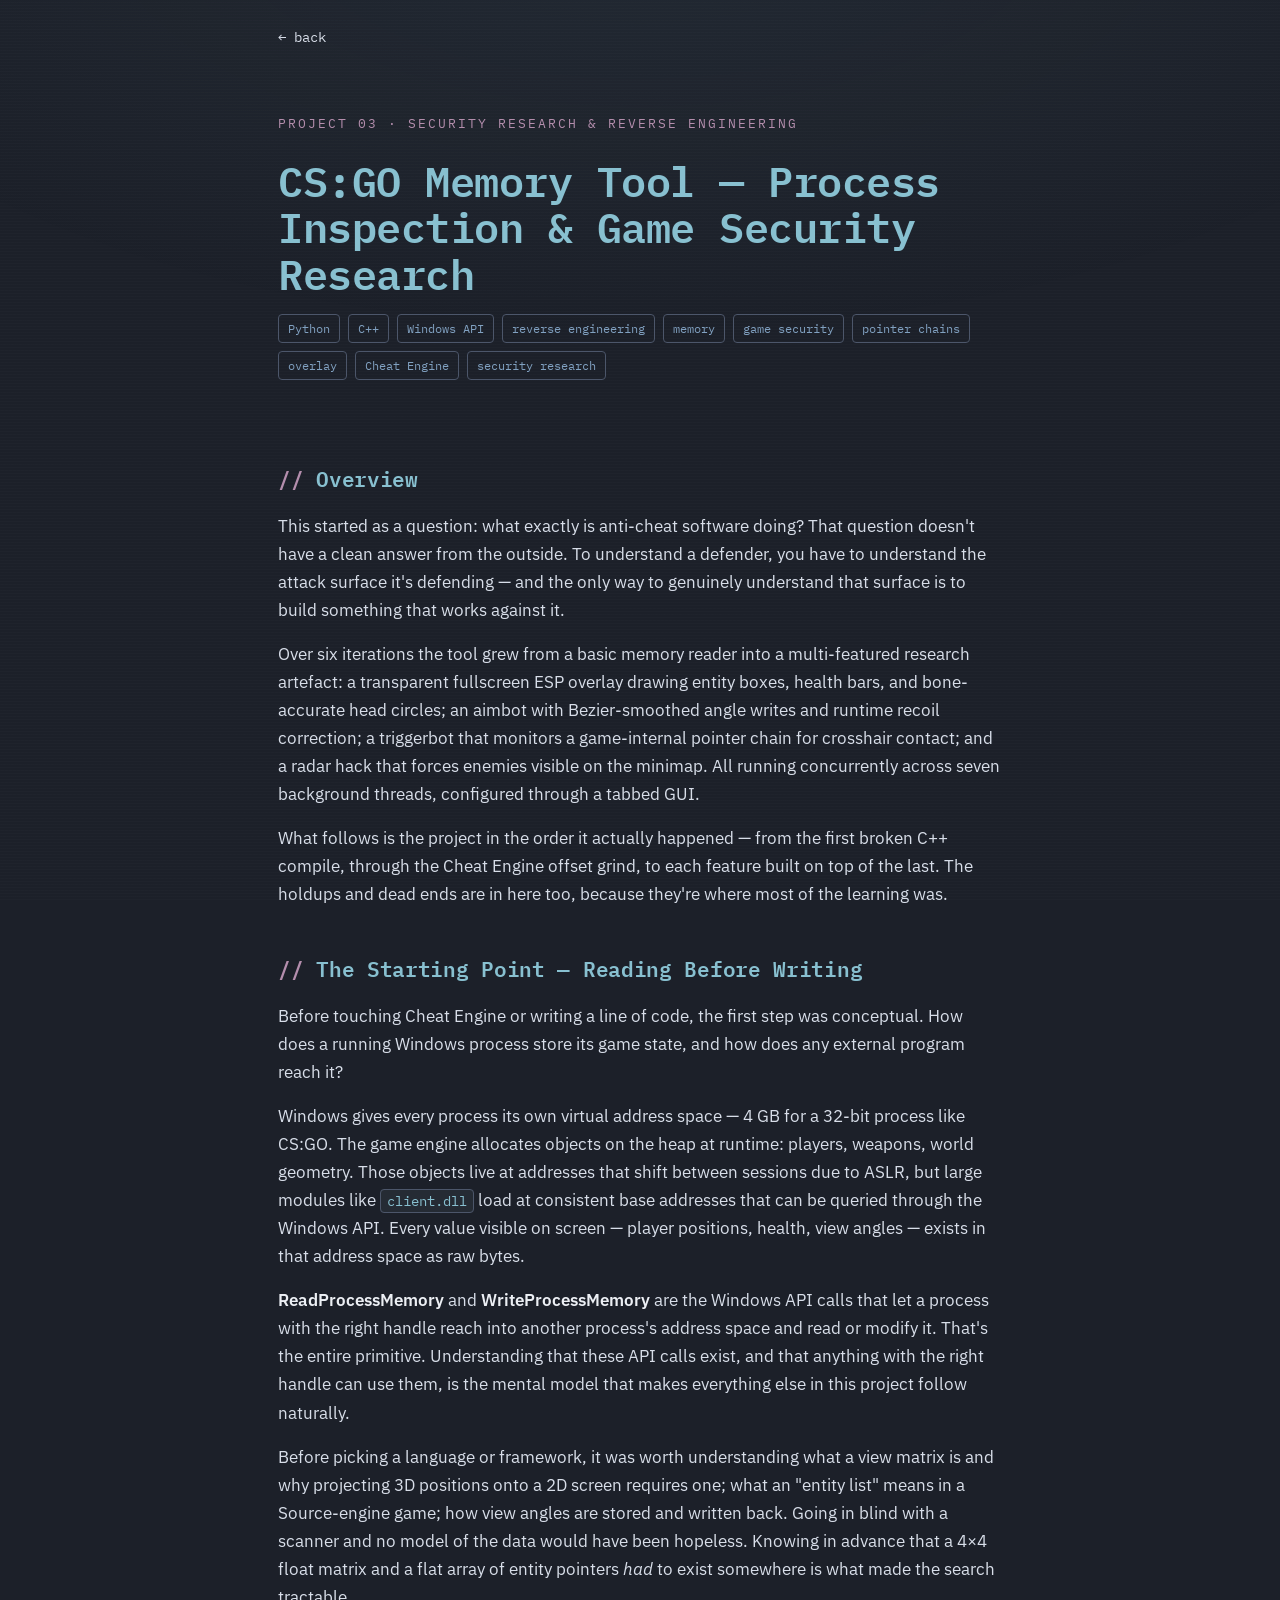
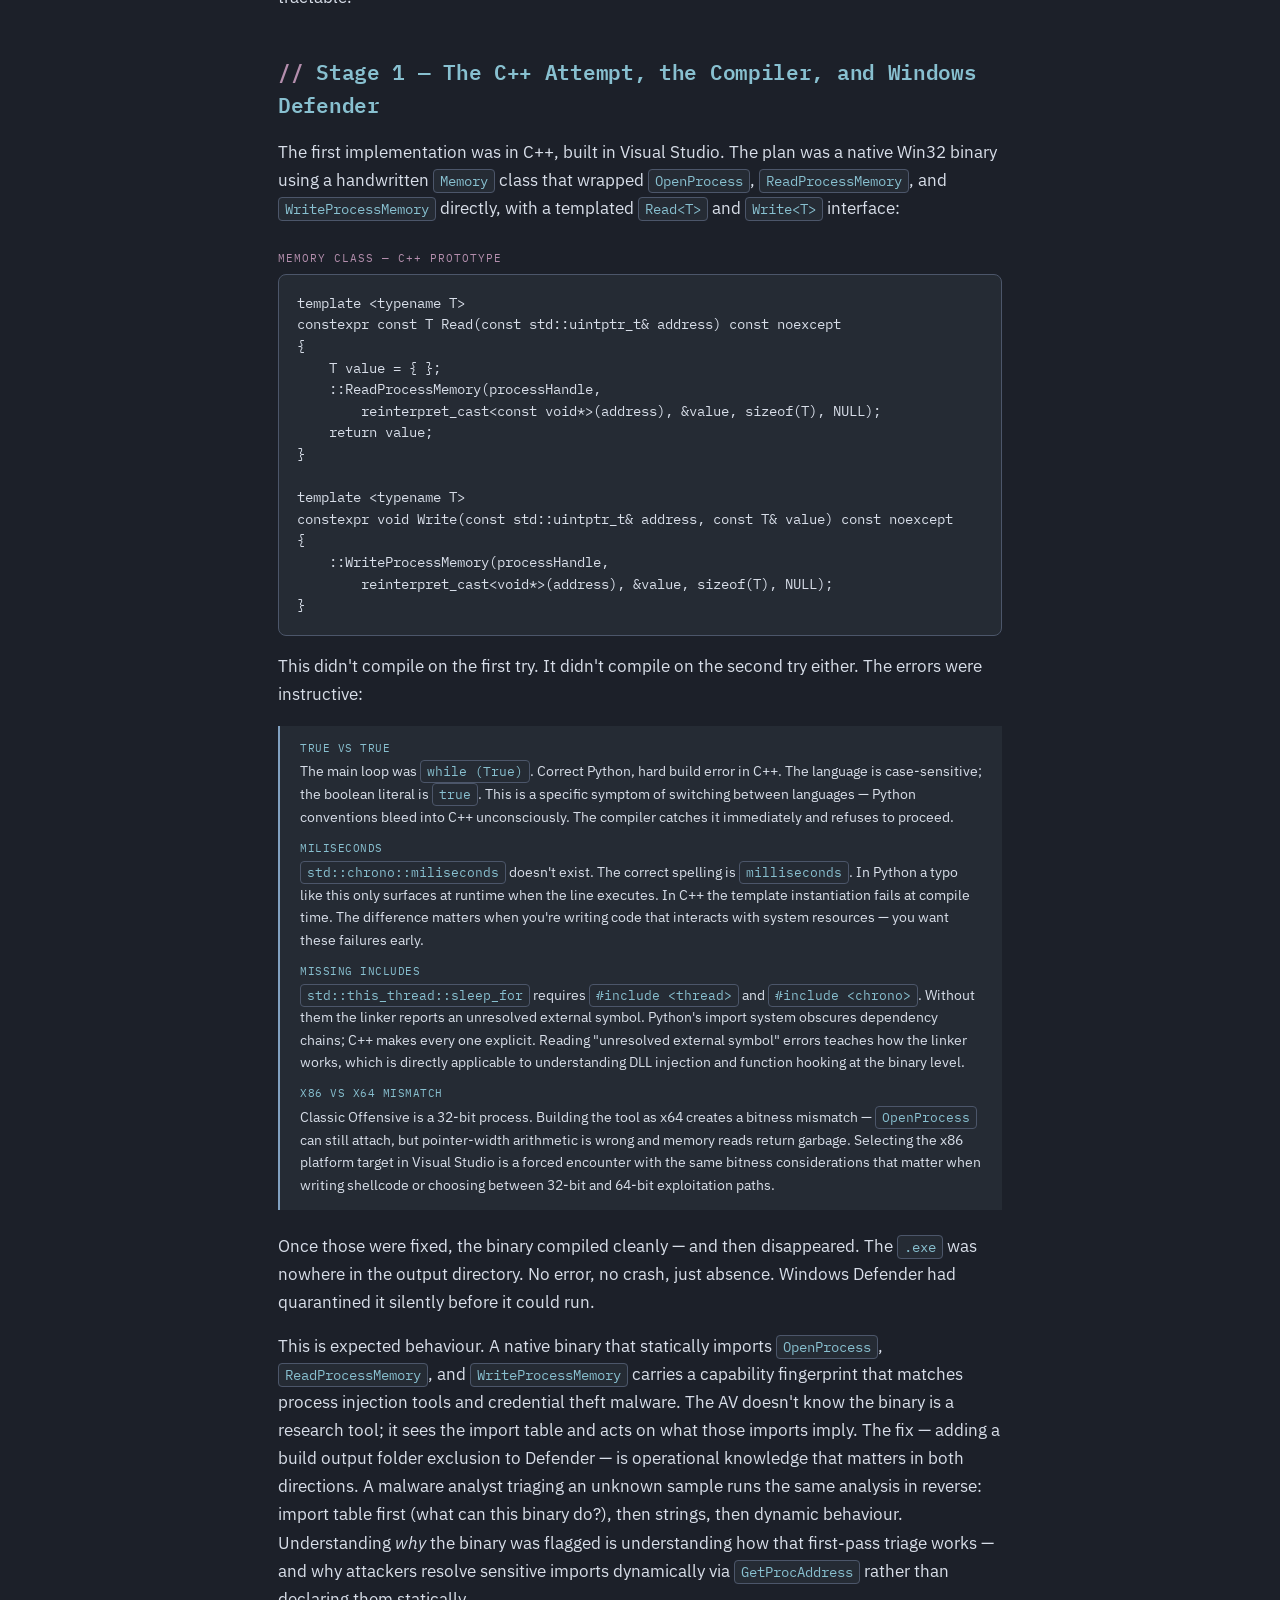
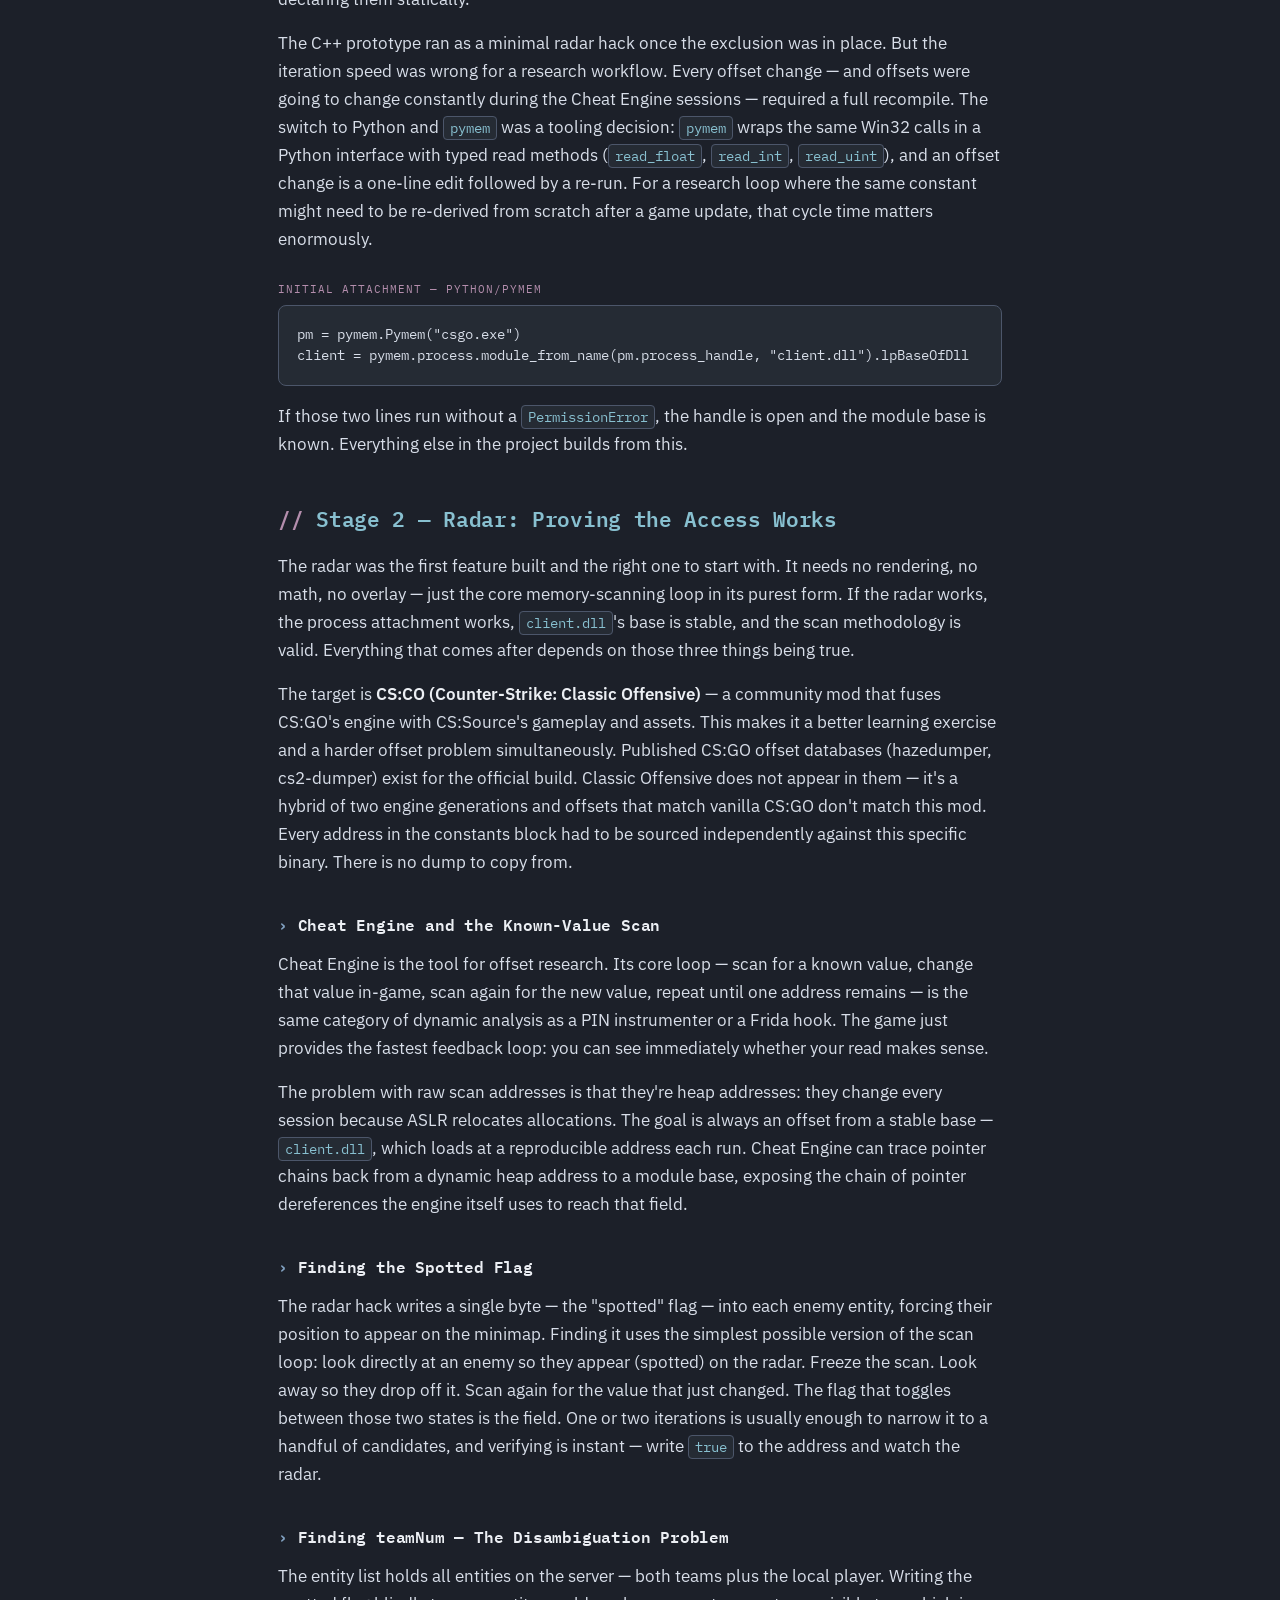
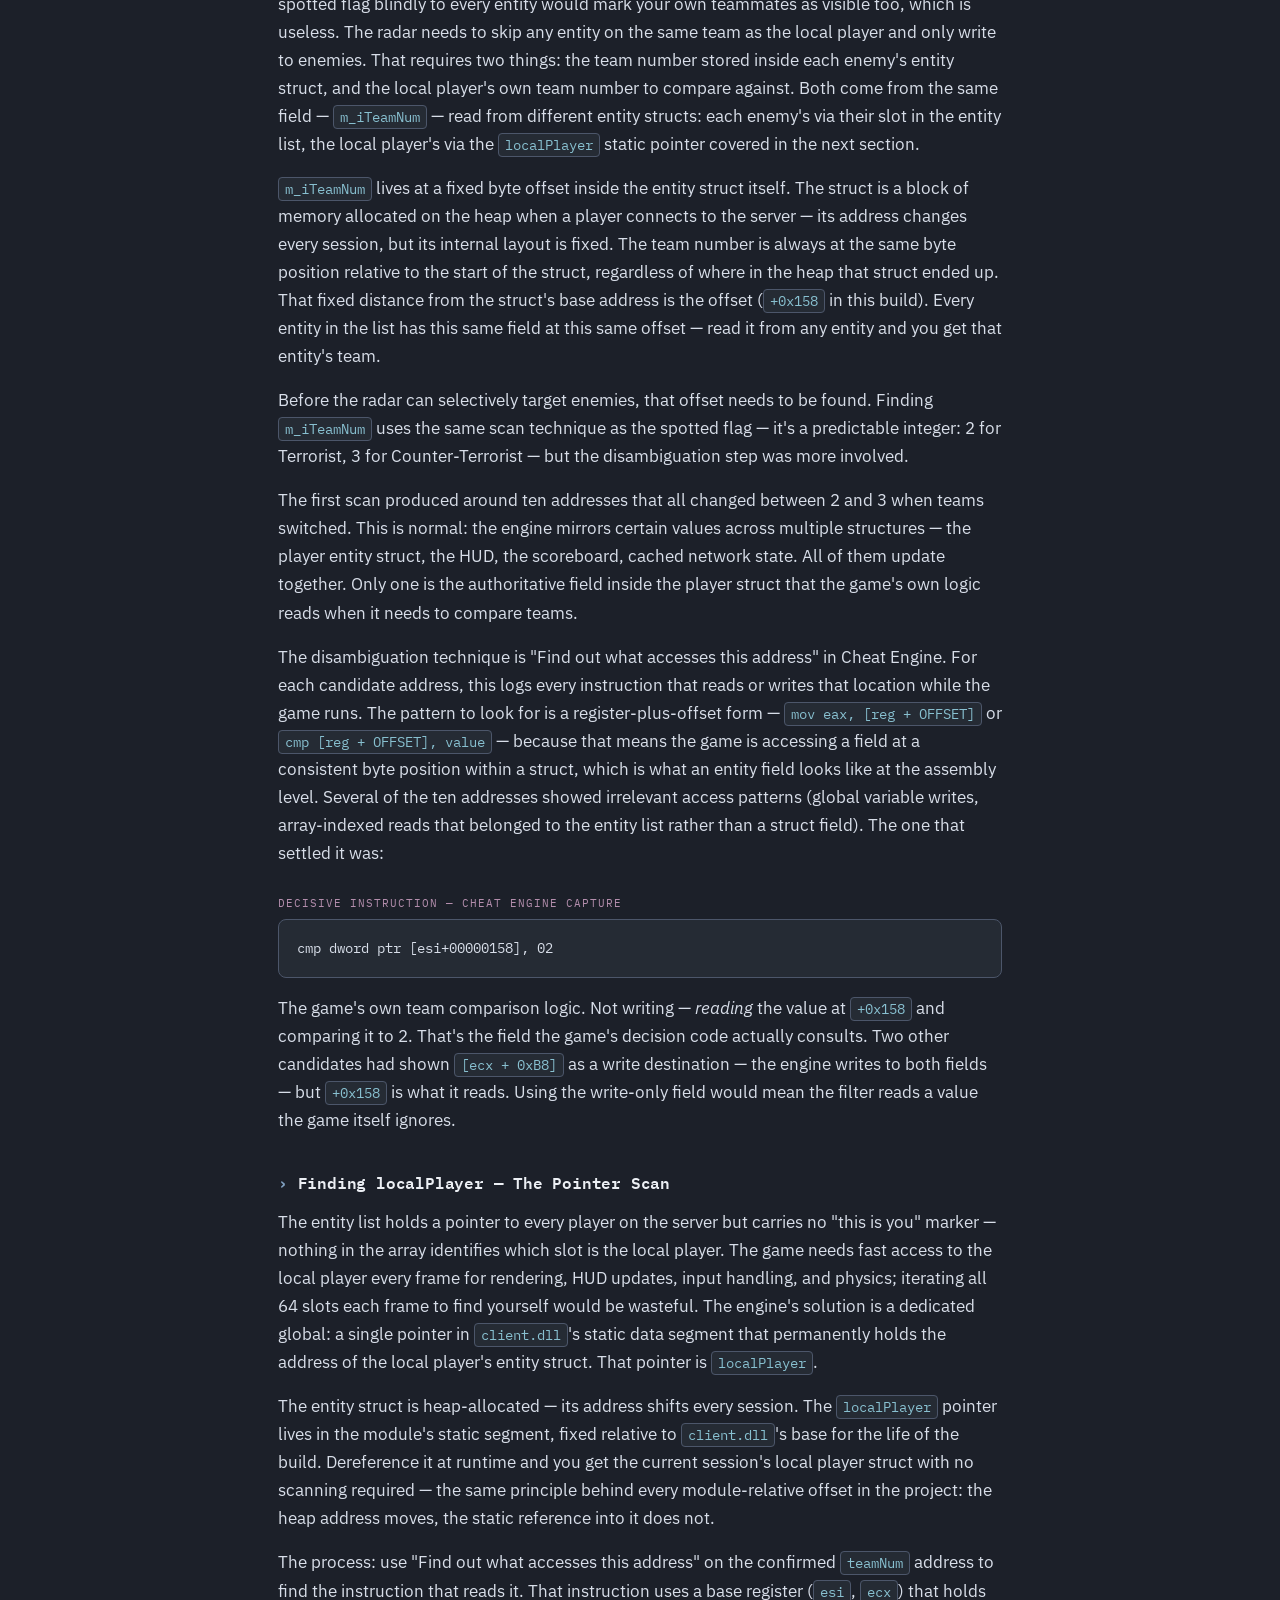
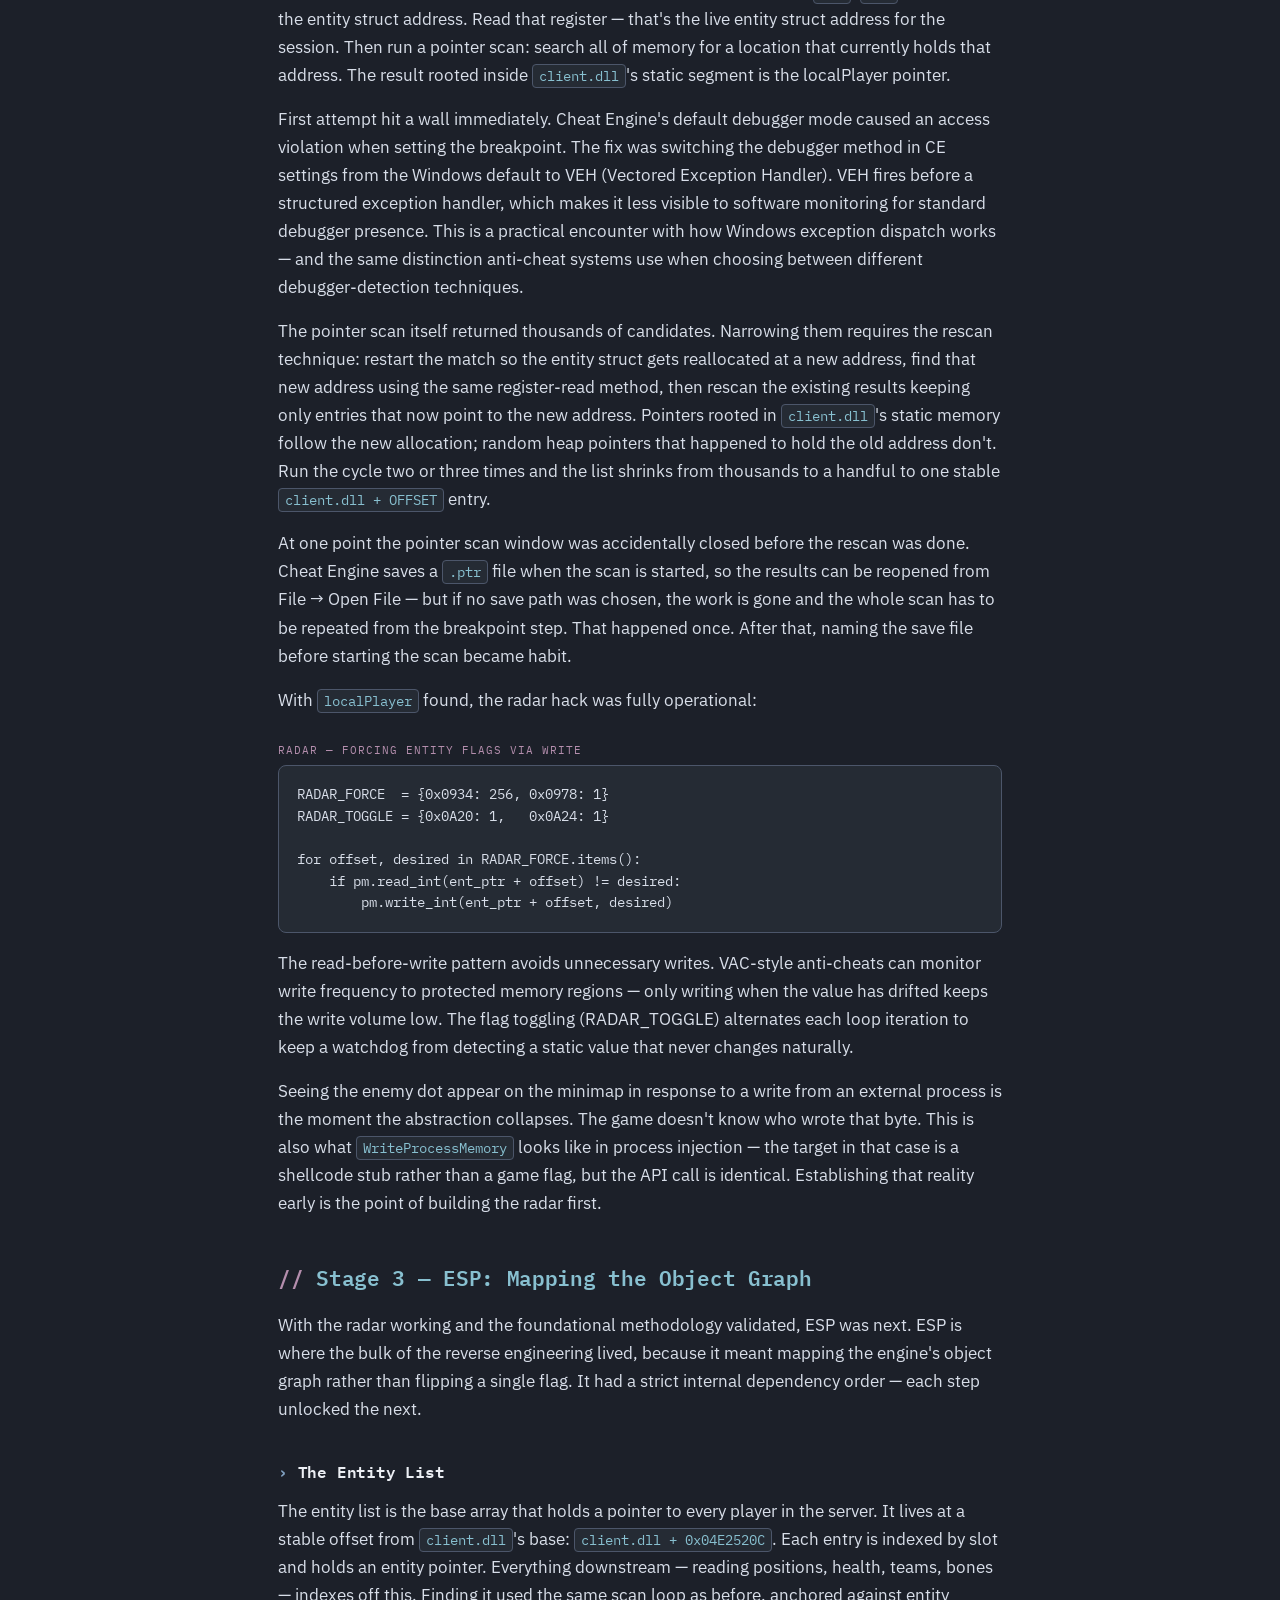
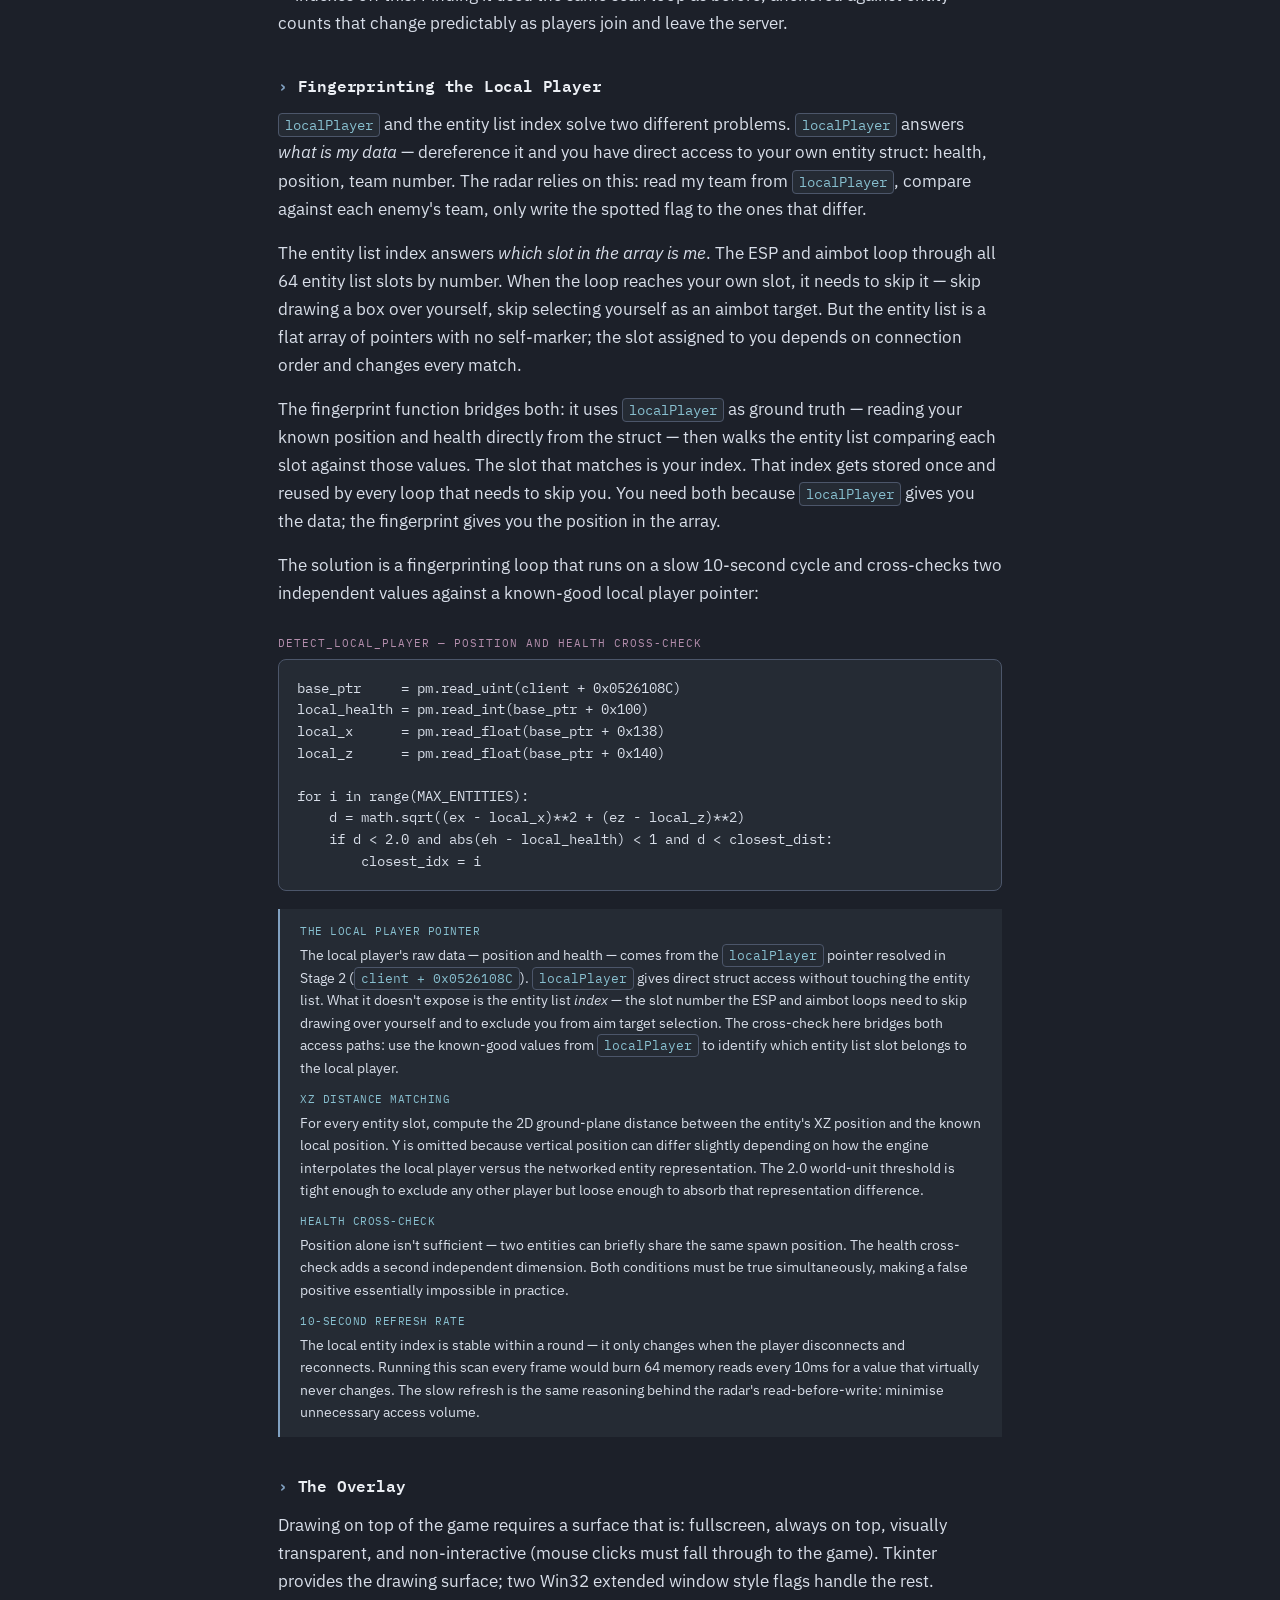
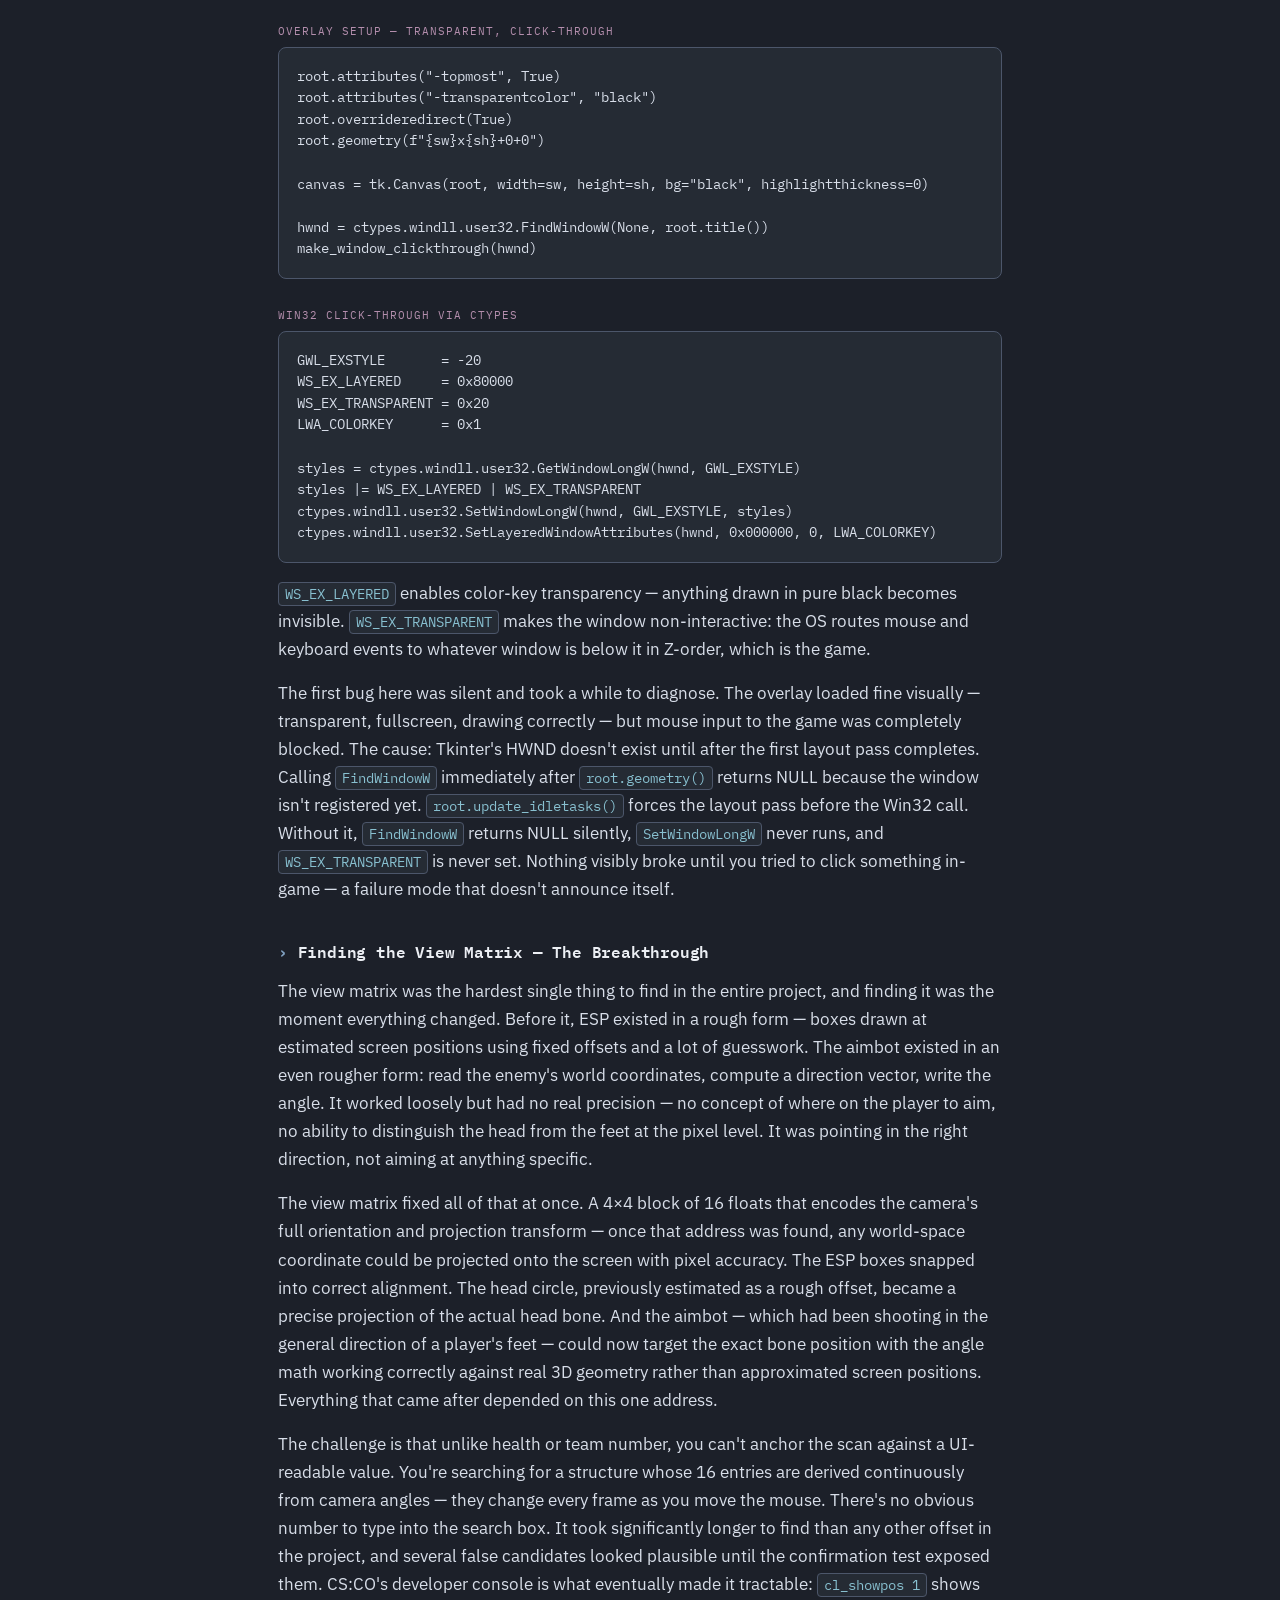
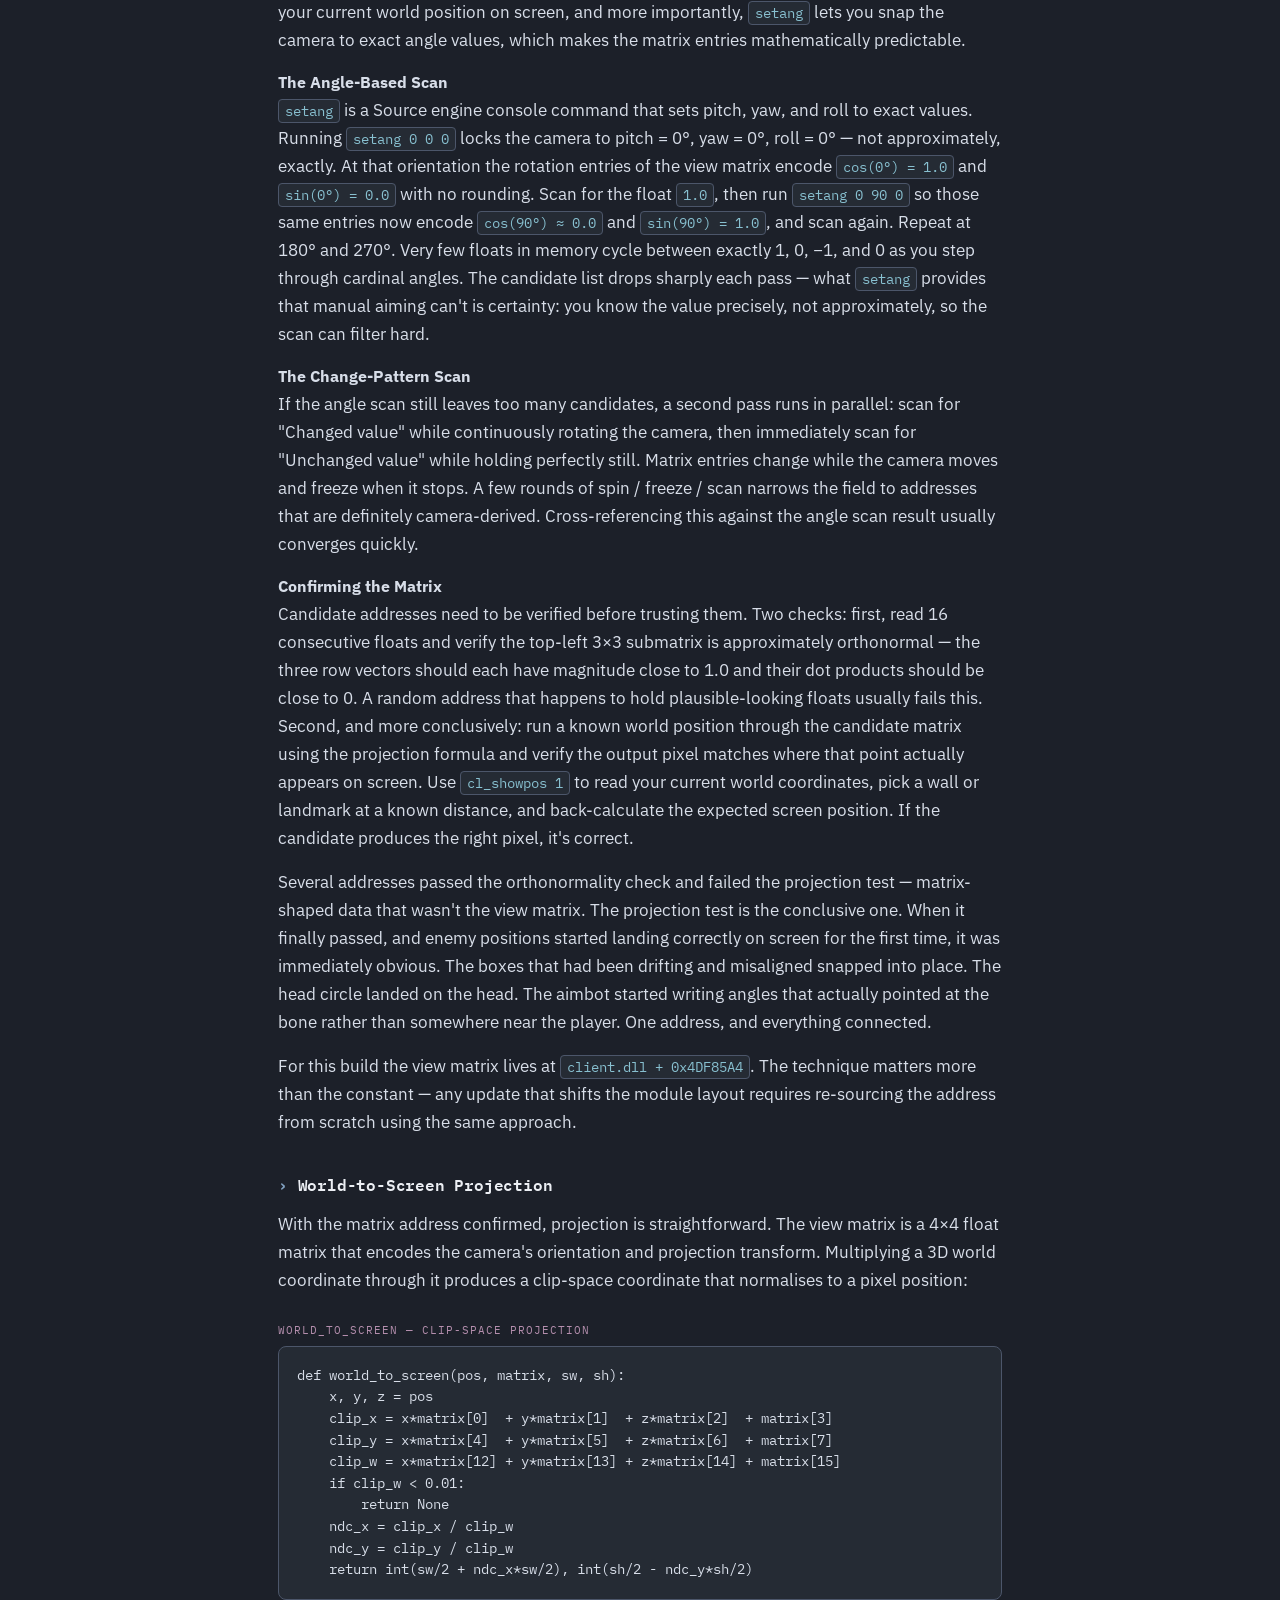
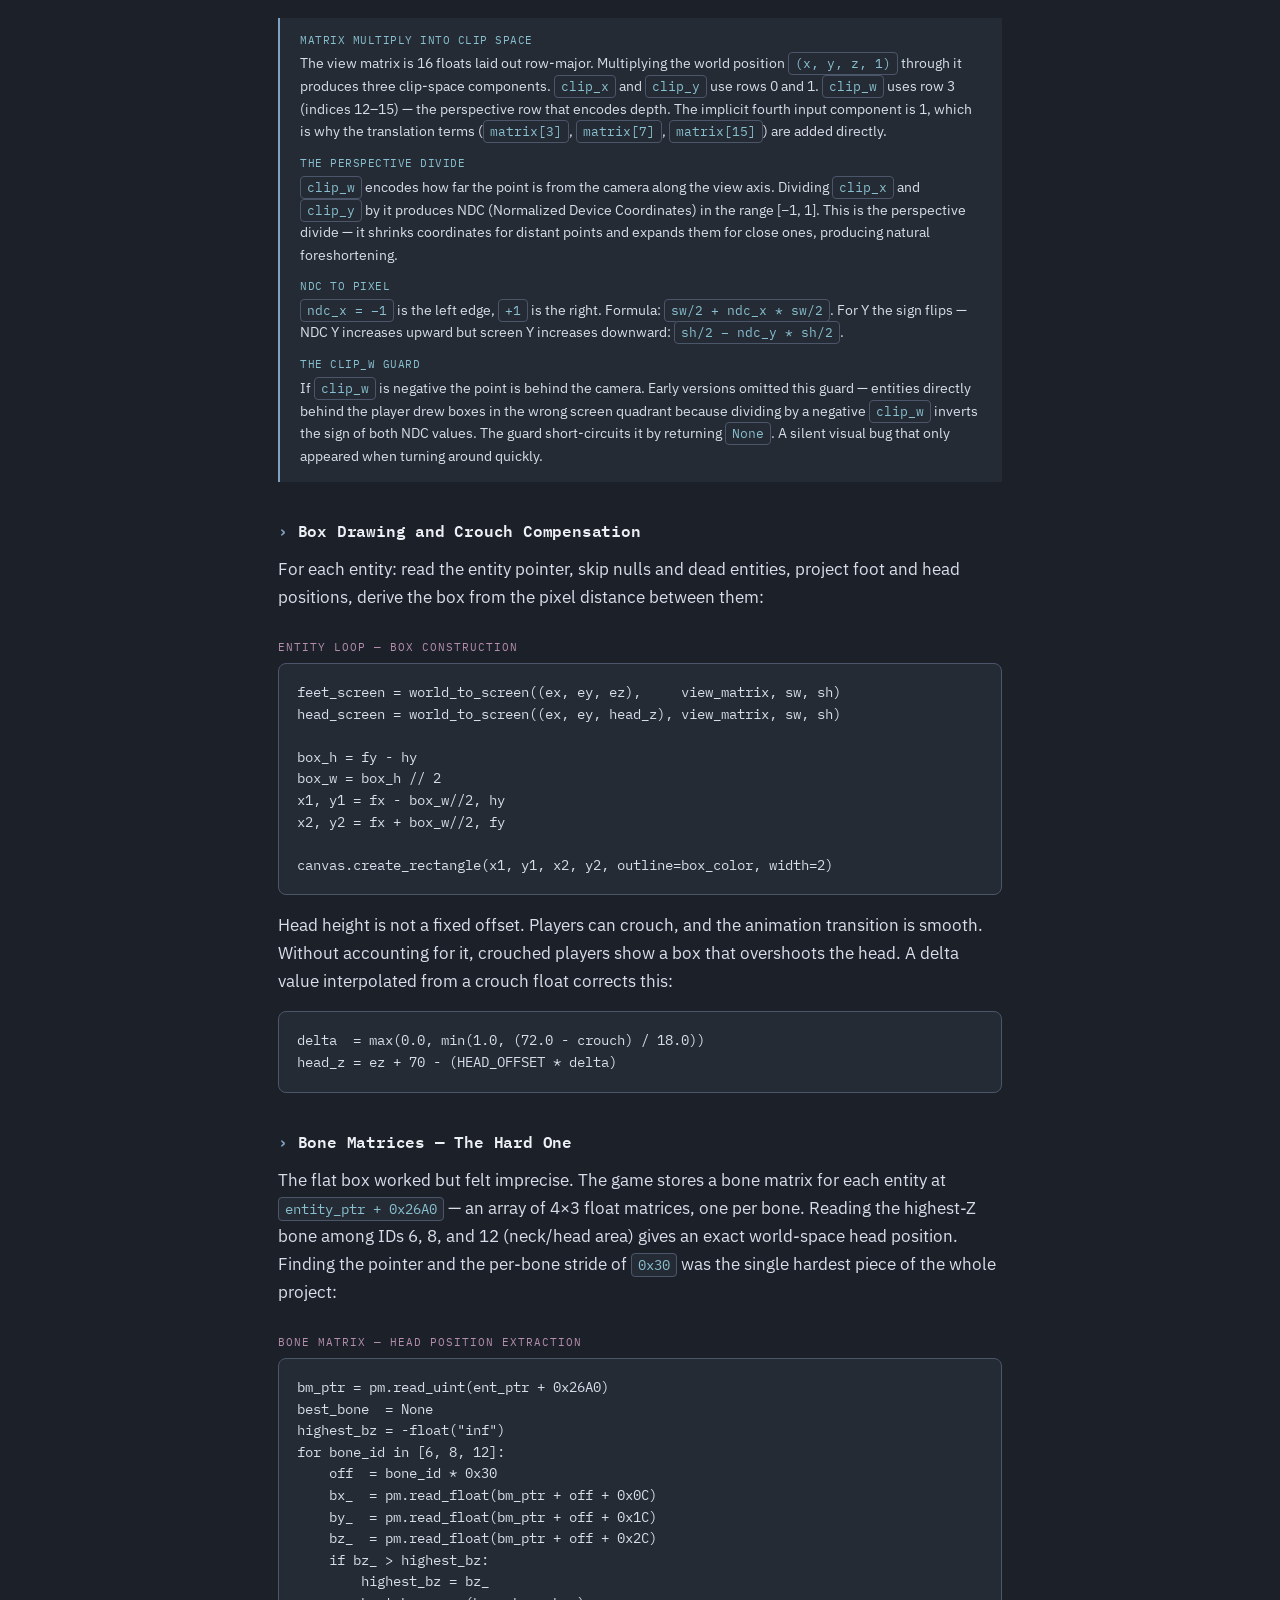
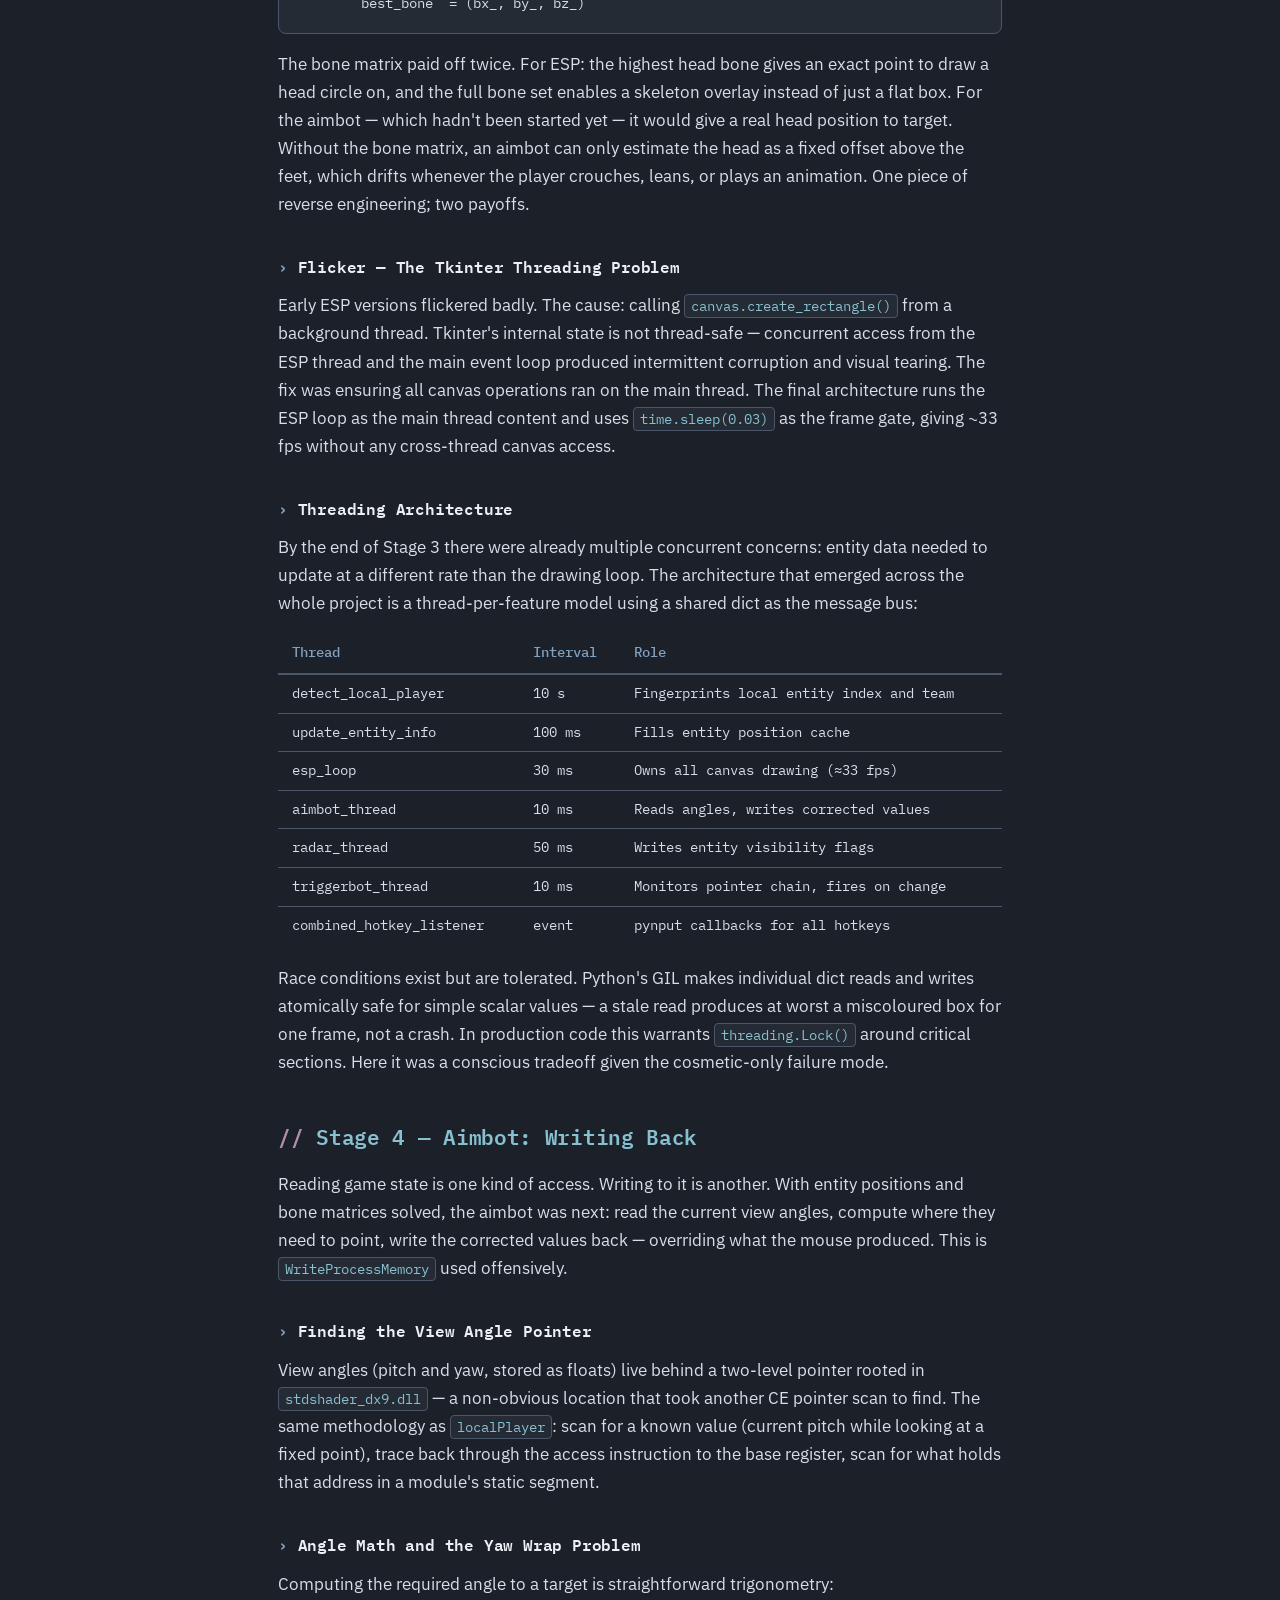
==== projects/game-internals.html @ 69a98905 "Add files via upload" ====
<!DOCTYPE html>
<html lang="en">
<head>
<meta charset="UTF-8">
<meta name="viewport" content="width=device-width, initial-scale=1.0">
<title>CS:GO Memory Tool — Process Inspection &amp; Game Security Research // submerse</title>
<link rel="preconnect" href="https://fonts.googleapis.com">
<link rel="preconnect" href="https://fonts.gstatic.com" crossorigin>
<link href="https://fonts.googleapis.com/css2?family=IBM+Plex+Mono:wght@400;500;600&family=IBM+Plex+Sans:wght@400;500;600;700&display=swap" rel="stylesheet">
<link rel="stylesheet" href="../style.css">
<style>
  .doc h3{font-family:var(--mono);font-size:16px;font-weight:600;color:var(--text);
    margin:36px 0 12px;letter-spacing:-.2px}
  .doc h3::before{content:"› ";color:var(--accent-dim)}
  .doc table{width:100%;border-collapse:collapse;margin:0 0 20px;
    font-family:var(--mono);font-size:13.5px}
  .doc th{text-align:left;padding:9px 14px;color:var(--accent-dim);
    border-bottom:2px solid var(--line);font-weight:500}
  .doc td{padding:8px 14px;color:var(--text-dim);border-bottom:1px solid var(--line);
    vertical-align:top}
  .doc tr:last-child td{border-bottom:none}
  .doc tr:hover td{background:var(--bg-card-hover)}
  .label{font-family:var(--mono);font-size:11px;color:var(--magenta);letter-spacing:1px;
    text-transform:uppercase;margin:28px 0 6px;display:block}
  .shots img{cursor:zoom-in}
  .lightbox{position:fixed;inset:0;z-index:999;display:none;
    background:rgba(10,12,16,.92);align-items:center;justify-content:center;cursor:zoom-out}
  .lightbox.open{display:flex}
  .lightbox img{max-width:92vw;max-height:92vh;border:1px solid var(--line);border-radius:8px}
  .lightbox .x{position:absolute;top:18px;right:24px;font-family:var(--mono);
    font-size:26px;color:var(--text-dim);cursor:pointer;line-height:1}
  .lightbox .x:hover{color:var(--accent)}
  .breakdown{border-left:2px solid var(--accent-dim);padding:14px 20px;margin:18px 0 22px;
    background:var(--bg-card)}
  .breakdown .step{font-family:var(--mono);font-size:11px;color:var(--accent);letter-spacing:.5px;
    text-transform:uppercase;display:block;margin:12px 0 3px}
  .breakdown .step:first-child{margin-top:0}
  .breakdown p{margin:3px 0 0;color:var(--text-dim);font-size:14px;line-height:1.6}
  .breakdown code{font-size:13px}
</style>
</head>
<body>
<div class="wrap narrow">
  <nav><a href="../index.html">← back</a></nav>

  <article class="doc">
    <header>
      <div class="tag">project 03 · security research &amp; reverse engineering</div>
      <h1>CS:GO Memory Tool — Process Inspection &amp; Game Security Research</h1>
      <div class="meta">
        <span>Python</span><span>C++</span><span>Windows API</span><span>reverse engineering</span>
        <span>memory</span><span>game security</span><span>pointer chains</span>
        <span>overlay</span><span>Cheat Engine</span><span>security research</span>
      </div>
    </header>

    <h2>Overview</h2>
    <p>This started as a question: what exactly is anti-cheat software doing? That question doesn't
      have a clean answer from the outside. To understand a defender, you have to understand the
      attack surface it's defending — and the only way to genuinely understand that surface is to
      build something that works against it.</p>
    <p>Over six iterations the tool grew from a basic memory reader into a multi-featured research
      artefact: a transparent fullscreen ESP overlay drawing entity boxes, health bars, and
      bone-accurate head circles; an aimbot with Bezier-smoothed angle writes and runtime recoil
      correction; a triggerbot that monitors a game-internal pointer chain for crosshair contact;
      and a radar hack that forces enemies visible on the minimap. All running concurrently across
      seven background threads, configured through a tabbed GUI.</p>
    <p>What follows is the project in the order it actually happened — from the first broken
      C++ compile, through the Cheat Engine offset grind, to each feature built on top of the
      last. The holdups and dead ends are in here too, because they're where most of the learning
      was.</p>

    <!-- ============================================================ -->
    <h2>The Starting Point — Reading Before Writing</h2>

    <p>Before touching Cheat Engine or writing a line of code, the first step was conceptual.
      How does a running Windows process store its game state, and how does any external program
      reach it?</p>
    <p>Windows gives every process its own virtual address space — 4 GB for a 32-bit process like
      CS:GO. The game engine allocates objects on the heap at runtime: players, weapons, world
      geometry. Those objects live at addresses that shift between sessions due to ASLR, but large
      modules like <code>client.dll</code> load at consistent base addresses that can be queried
      through the Windows API. Every value visible on screen — player positions, health, view
      angles — exists in that address space as raw bytes.</p>
    <p><strong>ReadProcessMemory</strong> and <strong>WriteProcessMemory</strong> are the Windows
      API calls that let a process with the right handle reach into another process's address
      space and read or modify it. That's the entire primitive. Understanding that these API calls
      exist, and that anything with the right handle can use them, is the mental model that makes
      everything else in this project follow naturally.</p>
    <p>Before picking a language or framework, it was worth understanding what a view matrix is and
      why projecting 3D positions onto a 2D screen requires one; what an "entity list" means in a
      Source-engine game; how view angles are stored and written back. Going in blind with a
      scanner and no model of the data would have been hopeless. Knowing in advance that a 4×4
      float matrix and a flat array of entity pointers <em>had</em> to exist somewhere is what
      made the search tractable.</p>

    <!-- ============================================================ -->
    <h2>Stage 1 — The C++ Attempt, the Compiler, and Windows Defender</h2>

    <p>The first implementation was in C++, built in Visual Studio. The plan was a native Win32
      binary using a handwritten <code>Memory</code> class that wrapped <code>OpenProcess</code>,
      <code>ReadProcessMemory</code>, and <code>WriteProcessMemory</code> directly, with a
      templated <code>Read&lt;T&gt;</code> and <code>Write&lt;T&gt;</code> interface:</p>
    <span class="label">memory class — c++ prototype</span>
    <pre>template &lt;typename T&gt;
constexpr const T Read(const std::uintptr_t&amp; address) const noexcept
{
    T value = { };
    ::ReadProcessMemory(processHandle,
        reinterpret_cast&lt;const void*&gt;(address), &amp;value, sizeof(T), NULL);
    return value;
}

template &lt;typename T&gt;
constexpr void Write(const std::uintptr_t&amp; address, const T&amp; value) const noexcept
{
    ::WriteProcessMemory(processHandle,
        reinterpret_cast&lt;void*&gt;(address), &amp;value, sizeof(T), NULL);
}</pre>
    <p>This didn't compile on the first try. It didn't compile on the second try either. The
      errors were instructive:</p>

    <div class="breakdown">
      <span class="step">True vs true</span>
      <p>The main loop was <code>while (True)</code>. Correct Python, hard build error in C++.
        The language is case-sensitive; the boolean literal is <code>true</code>. This is a
        specific symptom of switching between languages — Python conventions bleed into C++
        unconsciously. The compiler catches it immediately and refuses to proceed.</p>
      <span class="step">miliseconds</span>
      <p><code>std::chrono::miliseconds</code> doesn't exist. The correct spelling is
        <code>milliseconds</code>. In Python a typo like this only surfaces at runtime when the
        line executes. In C++ the template instantiation fails at compile time. The difference
        matters when you're writing code that interacts with system resources — you want these
        failures early.</p>
      <span class="step">missing includes</span>
      <p><code>std::this_thread::sleep_for</code> requires <code>#include &lt;thread&gt;</code>
        and <code>#include &lt;chrono&gt;</code>. Without them the linker reports an unresolved
        external symbol. Python's import system obscures dependency chains; C++ makes every one
        explicit. Reading "unresolved external symbol" errors teaches how the linker works, which
        is directly applicable to understanding DLL injection and function hooking at the binary
        level.</p>
      <span class="step">x86 vs x64 mismatch</span>
      <p>Classic Offensive is a 32-bit process. Building the tool as x64 creates a bitness
        mismatch — <code>OpenProcess</code> can still attach, but pointer-width arithmetic is
        wrong and memory reads return garbage. Selecting the x86 platform target in Visual Studio
        is a forced encounter with the same bitness considerations that matter when writing
        shellcode or choosing between 32-bit and 64-bit exploitation paths.</p>
    </div>

    <p>Once those were fixed, the binary compiled cleanly — and then disappeared. The
      <code>.exe</code> was nowhere in the output directory. No error, no crash, just absence.
      Windows Defender had quarantined it silently before it could run.</p>
    <p>This is expected behaviour. A native binary that statically imports <code>OpenProcess</code>,
      <code>ReadProcessMemory</code>, and <code>WriteProcessMemory</code> carries a capability
      fingerprint that matches process injection tools and credential theft malware. The AV
      doesn't know the binary is a research tool; it sees the import table and acts on what
      those imports imply. The fix — adding a build output folder exclusion to Defender — is
      operational knowledge that matters in both directions. A malware analyst triaging an
      unknown sample runs the same analysis in reverse: import table first (what can this binary
      do?), then strings, then dynamic behaviour. Understanding <em>why</em> the binary was
      flagged is understanding how that first-pass triage works — and why attackers resolve
      sensitive imports dynamically via <code>GetProcAddress</code> rather than declaring them
      statically.</p>
    <p>The C++ prototype ran as a minimal radar hack once the exclusion was in place. But the
      iteration speed was wrong for a research workflow. Every offset change — and offsets were
      going to change constantly during the Cheat Engine sessions — required a full recompile.
      The switch to Python and <code>pymem</code> was a tooling decision: <code>pymem</code>
      wraps the same Win32 calls in a Python interface with typed read methods
      (<code>read_float</code>, <code>read_int</code>, <code>read_uint</code>), and an offset
      change is a one-line edit followed by a re-run. For a research loop where the same
      constant might need to be re-derived from scratch after a game update, that cycle
      time matters enormously.</p>
    <span class="label">initial attachment — python/pymem</span>
    <pre>pm = pymem.Pymem("csgo.exe")
client = pymem.process.module_from_name(pm.process_handle, "client.dll").lpBaseOfDll</pre>
    <p>If those two lines run without a <code>PermissionError</code>, the handle is open and
      the module base is known. Everything else in the project builds from this.</p>

    <!-- ============================================================ -->
    <h2>Stage 2 — Radar: Proving the Access Works</h2>

    <p>The radar was the first feature built and the right one to start with. It needs no
      rendering, no math, no overlay — just the core memory-scanning loop in its purest form.
      If the radar works, the process attachment works, <code>client.dll</code>'s base is
      stable, and the scan methodology is valid. Everything that comes after depends on those
      three things being true.</p>
    <p>The target is <strong>CS:CO (Counter-Strike: Classic Offensive)</strong> — a community
      mod that fuses CS:GO's engine with CS:Source's gameplay and assets. This makes it a better
      learning exercise and a harder offset problem simultaneously. Published CS:GO offset
      databases (hazedumper, cs2-dumper) exist for the official build. Classic Offensive does not
      appear in them — it's a hybrid of two engine generations and offsets that match vanilla
      CS:GO don't match this mod. Every address in the constants block had to be sourced
      independently against this specific binary. There is no dump to copy from.</p>

    <h3>Cheat Engine and the Known-Value Scan</h3>
    <p>Cheat Engine is the tool for offset research. Its core loop — scan for a known value,
      change that value in-game, scan again for the new value, repeat until one address remains —
      is the same category of dynamic analysis as a PIN instrumenter or a Frida hook. The game
      just provides the fastest feedback loop: you can see immediately whether your read makes
      sense.</p>
    <p>The problem with raw scan addresses is that they're heap addresses: they change every
      session because ASLR relocates allocations. The goal is always an offset from a stable
      base — <code>client.dll</code>, which loads at a reproducible address each run. Cheat
      Engine can trace pointer chains back from a dynamic heap address to a module base,
      exposing the chain of pointer dereferences the engine itself uses to reach that field.</p>

    <h3>Finding the Spotted Flag</h3>
    <p>The radar hack writes a single byte — the "spotted" flag — into each enemy entity, forcing
      their position to appear on the minimap. Finding it uses the simplest possible version of
      the scan loop: look directly at an enemy so they appear (spotted) on the radar. Freeze the
      scan. Look away so they drop off it. Scan again for the value that just changed. The flag
      that toggles between those two states is the field. One or two iterations is usually enough
      to narrow it to a handful of candidates, and verifying is instant — write <code>true</code>
      to the address and watch the radar.</p>

    <h3>Finding teamNum — The Disambiguation Problem</h3>
    <p>The entity list holds all entities on the server — both teams plus the local player.
      Writing the spotted flag blindly to every entity would mark your own teammates as visible
      too, which is useless. The radar needs to skip any entity on the same team as the local
      player and only write to enemies. That requires two things: the team number stored inside
      each enemy's entity struct, and the local player's own team number to compare against.
      Both come from the same field — <code>m_iTeamNum</code> — read from different entity
      structs: each enemy's via their slot in the entity list, the local player's via the
      <code>localPlayer</code> static pointer covered in the next section.</p>
    <p><code>m_iTeamNum</code> lives at a fixed byte offset inside the entity struct itself.
      The struct is a block of memory allocated on the heap when a player connects to the server
      — its address changes every session, but its internal layout is fixed. The team number is
      always at the same byte position relative to the start of the struct, regardless of where
      in the heap that struct ended up. That fixed distance from the struct's base address is
      the offset (<code>+0x158</code> in this build). Every entity in the list has this same
      field at this same offset — read it from any entity and you get that entity's team.</p>
    <p>Before the radar can selectively target enemies, that offset needs to be found.
      Finding <code>m_iTeamNum</code> uses the same scan technique as the spotted flag — it's a
      predictable integer: 2 for Terrorist, 3 for Counter-Terrorist — but the disambiguation
      step was more involved.</p>
    <p>The first scan produced around ten addresses that all changed between 2 and 3 when teams
      switched. This is normal: the engine mirrors certain values across multiple structures — the
      player entity struct, the HUD, the scoreboard, cached network state. All of them update
      together. Only one is the authoritative field inside the player struct that the game's own
      logic reads when it needs to compare teams.</p>
    <p>The disambiguation technique is "Find out what accesses this address" in Cheat Engine.
      For each candidate address, this logs every instruction that reads or writes that location
      while the game runs. The pattern to look for is a register-plus-offset form —
      <code>mov eax, [reg + OFFSET]</code> or <code>cmp [reg + OFFSET], value</code> — because
      that means the game is accessing a field at a consistent byte position within a struct,
      which is what an entity field looks like at the assembly level. Several of the ten
      addresses showed irrelevant access patterns (global variable writes, array-indexed reads
      that belonged to the entity list rather than a struct field). The one that settled it was:</p>
    <span class="label">decisive instruction — cheat engine capture</span>
    <pre>cmp dword ptr [esi+00000158], 02</pre>
    <p>The game's own team comparison logic. Not writing — <em>reading</em> the value at
      <code>+0x158</code> and comparing it to 2. That's the field the game's decision code
      actually consults. Two other candidates had shown <code>[ecx + 0xB8]</code> as a write
      destination — the engine writes to both fields — but <code>+0x158</code> is what it reads.
      Using the write-only field would mean the filter reads a value the game itself ignores.</p>

    <h3>Finding localPlayer — The Pointer Scan</h3>
    <p>The entity list holds a pointer to every player on the server but carries no
      "this is you" marker — nothing in the array identifies which slot is the local player.
      The game needs fast access to the local player every frame for rendering, HUD updates,
      input handling, and physics; iterating all 64 slots each frame to find yourself would
      be wasteful. The engine's solution is a dedicated global: a single pointer in
      <code>client.dll</code>'s static data segment that permanently holds the address of the
      local player's entity struct. That pointer is <code>localPlayer</code>.</p>
    <p>The entity struct is heap-allocated — its address shifts every session. The
      <code>localPlayer</code> pointer lives in the module's static segment, fixed relative to
      <code>client.dll</code>'s base for the life of the build. Dereference it at runtime and
      you get the current session's local player struct with no scanning required — the same
      principle behind every module-relative offset in the project: the heap address moves,
      the static reference into it does not.</p>
    <p>The process: use "Find out what accesses this address" on the confirmed
      <code>teamNum</code> address to find the instruction that reads it. That instruction
      uses a base register (<code>esi</code>, <code>ecx</code>) that holds the entity struct
      address. Read that register — that's the live entity struct address for the session.
      Then run a pointer scan: search all of memory for a location that currently holds that
      address. The result rooted inside <code>client.dll</code>'s static segment is the
      localPlayer pointer.</p>
    <p>First attempt hit a wall immediately. Cheat Engine's default debugger mode caused an
      access violation when setting the breakpoint. The fix was switching the debugger method in
      CE settings from the Windows default to VEH (Vectored Exception Handler). VEH fires before
      a structured exception handler, which makes it less visible to software monitoring for
      standard debugger presence. This is a practical encounter with how Windows exception
      dispatch works — and the same distinction anti-cheat systems use when choosing between
      different debugger-detection techniques.</p>
    <p>The pointer scan itself returned thousands of candidates. Narrowing them requires the
      rescan technique: restart the match so the entity struct gets reallocated at a new address,
      find that new address using the same register-read method, then rescan the existing results
      keeping only entries that now point to the new address. Pointers rooted in
      <code>client.dll</code>'s static memory follow the new allocation; random heap pointers
      that happened to hold the old address don't. Run the cycle two or three times and the list
      shrinks from thousands to a handful to one stable <code>client.dll + OFFSET</code> entry.</p>
    <p>At one point the pointer scan window was accidentally closed before the rescan was done.
      Cheat Engine saves a <code>.ptr</code> file when the scan is started, so the results can
      be reopened from File → Open File — but if no save path was chosen, the work is gone and
      the whole scan has to be repeated from the breakpoint step. That happened once. After that,
      naming the save file before starting the scan became habit.</p>
    <p>With <code>localPlayer</code> found, the radar hack was fully operational:</p>
    <span class="label">radar — forcing entity flags via write</span>
    <pre>RADAR_FORCE  = {0x0934: 256, 0x0978: 1}
RADAR_TOGGLE = {0x0A20: 1,   0x0A24: 1}

for offset, desired in RADAR_FORCE.items():
    if pm.read_int(ent_ptr + offset) != desired:
        pm.write_int(ent_ptr + offset, desired)</pre>
    <p>The read-before-write pattern avoids unnecessary writes. VAC-style anti-cheats can monitor
      write frequency to protected memory regions — only writing when the value has drifted keeps
      the write volume low. The flag toggling (RADAR_TOGGLE) alternates each loop iteration to
      keep a watchdog from detecting a static value that never changes naturally.</p>
    <p>Seeing the enemy dot appear on the minimap in response to a write from an external process
      is the moment the abstraction collapses. The game doesn't know who wrote that byte. This
      is also what <code>WriteProcessMemory</code> looks like in process injection — the target
      in that case is a shellcode stub rather than a game flag, but the API call is identical.
      Establishing that reality early is the point of building the radar first.</p>

    <!-- ============================================================ -->
    <h2>Stage 3 — ESP: Mapping the Object Graph</h2>

    <p>With the radar working and the foundational methodology validated, ESP was next. ESP is
      where the bulk of the reverse engineering lived, because it meant mapping the engine's
      object graph rather than flipping a single flag. It had a strict internal dependency
      order — each step unlocked the next.</p>

    <h3>The Entity List</h3>
    <p>The entity list is the base array that holds a pointer to every player in the server.
      It lives at a stable offset from <code>client.dll</code>'s base:
      <code>client.dll + 0x04E2520C</code>. Each entry is indexed by slot and holds an entity
      pointer. Everything downstream — reading positions, health, teams, bones — indexes off
      this. Finding it used the same scan loop as before, anchored against entity counts that
      change predictably as players join and leave the server.</p>

    <h3>Fingerprinting the Local Player</h3>
    <p><code>localPlayer</code> and the entity list index solve two different problems.
      <code>localPlayer</code> answers <em>what is my data</em> — dereference it and you have
      direct access to your own entity struct: health, position, team number. The radar relies
      on this: read my team from <code>localPlayer</code>, compare against each enemy's team,
      only write the spotted flag to the ones that differ.</p>
    <p>The entity list index answers <em>which slot in the array is me</em>. The ESP and aimbot
      loop through all 64 entity list slots by number. When the loop reaches your own slot, it
      needs to skip it — skip drawing a box over yourself, skip selecting yourself as an aimbot
      target. But the entity list is a flat array of pointers with no self-marker; the slot
      assigned to you depends on connection order and changes every match.</p>
    <p>The fingerprint function bridges both: it uses <code>localPlayer</code> as ground truth —
      reading your known position and health directly from the struct — then walks the entity list
      comparing each slot against those values. The slot that matches is your index. That index
      gets stored once and reused by every loop that needs to skip you. You need both because
      <code>localPlayer</code> gives you the data; the fingerprint gives you the position in
      the array.</p>
    <p>The solution is a fingerprinting loop that runs on a slow 10-second cycle and cross-checks
      two independent values against a known-good local player pointer:</p>
    <span class="label">detect_local_player — position and health cross-check</span>
    <pre>base_ptr     = pm.read_uint(client + 0x0526108C)
local_health = pm.read_int(base_ptr + 0x100)
local_x      = pm.read_float(base_ptr + 0x138)
local_z      = pm.read_float(base_ptr + 0x140)

for i in range(MAX_ENTITIES):
    d = math.sqrt((ex - local_x)**2 + (ez - local_z)**2)
    if d &lt; 2.0 and abs(eh - local_health) &lt; 1 and d &lt; closest_dist:
        closest_idx = i</pre>
    <div class="breakdown">
      <span class="step">the local player pointer</span>
      <p>The local player's raw data — position and health — comes from the
        <code>localPlayer</code> pointer resolved in Stage 2 (<code>client + 0x0526108C</code>).
        <code>localPlayer</code> gives direct struct access without touching the entity list.
        What it doesn't expose is the entity list <em>index</em> — the slot number the ESP and
        aimbot loops need to skip drawing over yourself and to exclude you from aim target
        selection. The cross-check here bridges both access paths: use the known-good values
        from <code>localPlayer</code> to identify which entity list slot belongs to the
        local player.</p>
      <span class="step">XZ distance matching</span>
      <p>For every entity slot, compute the 2D ground-plane distance between the entity's XZ
        position and the known local position. Y is omitted because vertical position can differ
        slightly depending on how the engine interpolates the local player versus the networked
        entity representation. The 2.0 world-unit threshold is tight enough to exclude any other
        player but loose enough to absorb that representation difference.</p>
      <span class="step">health cross-check</span>
      <p>Position alone isn't sufficient — two entities can briefly share the same spawn position.
        The health cross-check adds a second independent dimension. Both conditions must be true
        simultaneously, making a false positive essentially impossible in practice.</p>
      <span class="step">10-second refresh rate</span>
      <p>The local entity index is stable within a round — it only changes when the player
        disconnects and reconnects. Running this scan every frame would burn 64 memory reads
        every 10ms for a value that virtually never changes. The slow refresh is the same
        reasoning behind the radar's read-before-write: minimise unnecessary access volume.</p>
    </div>

    <h3>The Overlay</h3>
    <p>Drawing on top of the game requires a surface that is: fullscreen, always on top, visually
      transparent, and non-interactive (mouse clicks must fall through to the game). Tkinter
      provides the drawing surface; two Win32 extended window style flags handle the rest.</p>
    <span class="label">overlay setup — transparent, click-through</span>
    <pre>root.attributes("-topmost", True)
root.attributes("-transparentcolor", "black")
root.overrideredirect(True)
root.geometry(f"{sw}x{sh}+0+0")

canvas = tk.Canvas(root, width=sw, height=sh, bg="black", highlightthickness=0)

hwnd = ctypes.windll.user32.FindWindowW(None, root.title())
make_window_clickthrough(hwnd)</pre>
    <span class="label">win32 click-through via ctypes</span>
    <pre>GWL_EXSTYLE       = -20
WS_EX_LAYERED     = 0x80000
WS_EX_TRANSPARENT = 0x20
LWA_COLORKEY      = 0x1

styles = ctypes.windll.user32.GetWindowLongW(hwnd, GWL_EXSTYLE)
styles |= WS_EX_LAYERED | WS_EX_TRANSPARENT
ctypes.windll.user32.SetWindowLongW(hwnd, GWL_EXSTYLE, styles)
ctypes.windll.user32.SetLayeredWindowAttributes(hwnd, 0x000000, 0, LWA_COLORKEY)</pre>
    <p><code>WS_EX_LAYERED</code> enables color-key transparency — anything drawn in pure black
      becomes invisible. <code>WS_EX_TRANSPARENT</code> makes the window non-interactive: the OS
      routes mouse and keyboard events to whatever window is below it in Z-order, which is the
      game.</p>
    <p>The first bug here was silent and took a while to diagnose. The overlay loaded fine
      visually — transparent, fullscreen, drawing correctly — but mouse input to the game was
      completely blocked. The cause: Tkinter's HWND doesn't exist until after the first layout
      pass completes. Calling <code>FindWindowW</code> immediately after
      <code>root.geometry()</code> returns NULL because the window isn't registered yet.
      <code>root.update_idletasks()</code> forces the layout pass before the Win32 call. Without
      it, <code>FindWindowW</code> returns NULL silently, <code>SetWindowLongW</code> never runs,
      and <code>WS_EX_TRANSPARENT</code> is never set. Nothing visibly broke until you tried to
      click something in-game — a failure mode that doesn't announce itself.</p>

    <h3>Finding the View Matrix — The Breakthrough</h3>
    <p>The view matrix was the hardest single thing to find in the entire project, and finding
      it was the moment everything changed. Before it, ESP existed in a rough form — boxes drawn
      at estimated screen positions using fixed offsets and a lot of guesswork. The aimbot
      existed in an even rougher form: read the enemy's world coordinates, compute a direction
      vector, write the angle. It worked loosely but had no real precision — no concept of where
      on the player to aim, no ability to distinguish the head from the feet at the pixel level.
      It was pointing in the right direction, not aiming at anything specific.</p>
    <p>The view matrix fixed all of that at once. A 4×4 block of 16 floats that encodes the
      camera's full orientation and projection transform — once that address was found, any
      world-space coordinate could be projected onto the screen with pixel accuracy. The ESP
      boxes snapped into correct alignment. The head circle, previously estimated as a rough
      offset, became a precise projection of the actual head bone. And the aimbot — which had
      been shooting in the general direction of a player's feet — could now target the exact
      bone position with the angle math working correctly against real 3D geometry rather than
      approximated screen positions. Everything that came after depended on this one address.</p>
    <p>The challenge is that unlike health or team number, you can't anchor the scan against
      a UI-readable value. You're searching for a structure whose 16 entries are derived
      continuously from camera angles — they change every frame as you move the mouse. There's
      no obvious number to type into the search box. It took significantly longer to find than
      any other offset in the project, and several false candidates looked plausible until the
      confirmation test exposed them. CS:CO's developer console is what eventually made it
      tractable: <code>cl_showpos 1</code> shows your current world position on screen, and
      more importantly, <code>setang</code> lets you snap the camera to exact angle values,
      which makes the matrix entries mathematically predictable.</p>

    <h4>The Angle-Based Scan</h4>
    <p><code>setang</code> is a Source engine console command that sets pitch, yaw, and roll to
      exact values. Running <code>setang 0 0 0</code> locks the camera to pitch = 0°, yaw = 0°,
      roll = 0° — not approximately, exactly. At that orientation the rotation entries of the
      view matrix encode <code>cos(0°) = 1.0</code> and <code>sin(0°) = 0.0</code> with no
      rounding. Scan for the float <code>1.0</code>, then run <code>setang 0 90 0</code> so
      those same entries now encode <code>cos(90°) ≈ 0.0</code> and
      <code>sin(90°) = 1.0</code>, and scan again. Repeat at 180° and 270°. Very few floats
      in memory cycle between exactly 1, 0, −1, and 0 as you step through cardinal angles.
      The candidate list drops sharply each pass — what <code>setang</code> provides that
      manual aiming can't is certainty: you know the value precisely, not approximately, so
      the scan can filter hard.</p>

    <h4>The Change-Pattern Scan</h4>
    <p>If the angle scan still leaves too many candidates, a second pass runs in parallel: scan
      for "Changed value" while continuously rotating the camera, then immediately scan for
      "Unchanged value" while holding perfectly still. Matrix entries change while the camera
      moves and freeze when it stops. A few rounds of spin / freeze / scan narrows the field to
      addresses that are definitely camera-derived. Cross-referencing this against the angle
      scan result usually converges quickly.</p>

    <h4>Confirming the Matrix</h4>
    <p>Candidate addresses need to be verified before trusting them. Two checks: first, read
      16 consecutive floats and verify the top-left 3×3 submatrix is approximately orthonormal —
      the three row vectors should each have magnitude close to 1.0 and their dot products
      should be close to 0. A random address that happens to hold plausible-looking floats
      usually fails this. Second, and more conclusively: run a known world position through the
      candidate matrix using the projection formula and verify the output pixel matches where
      that point actually appears on screen. Use <code>cl_showpos 1</code> to read your current
      world coordinates, pick a wall or landmark at a known distance, and back-calculate the
      expected screen position. If the candidate produces the right pixel, it's correct.</p>
    <p>Several addresses passed the orthonormality check and failed the projection test —
      matrix-shaped data that wasn't the view matrix. The projection test is the conclusive
      one. When it finally passed, and enemy positions started landing correctly on screen for
      the first time, it was immediately obvious. The boxes that had been drifting and
      misaligned snapped into place. The head circle landed on the head. The aimbot started
      writing angles that actually pointed at the bone rather than somewhere near the player.
      One address, and everything connected.</p>
    <p>For this build the view matrix lives at <code>client.dll + 0x4DF85A4</code>. The
      technique matters more than the constant — any update that shifts the module layout
      requires re-sourcing the address from scratch using the same approach.</p>

    <h3>World-to-Screen Projection</h3>
    <p>With the matrix address confirmed, projection is straightforward. The view matrix is a
      4×4 float matrix that encodes the camera's orientation and projection transform.
      Multiplying a 3D world coordinate through it produces a clip-space coordinate that
      normalises to a pixel position:</p>
    <span class="label">world_to_screen — clip-space projection</span>
    <pre>def world_to_screen(pos, matrix, sw, sh):
    x, y, z = pos
    clip_x = x*matrix[0]  + y*matrix[1]  + z*matrix[2]  + matrix[3]
    clip_y = x*matrix[4]  + y*matrix[5]  + z*matrix[6]  + matrix[7]
    clip_w = x*matrix[12] + y*matrix[13] + z*matrix[14] + matrix[15]
    if clip_w &lt; 0.01:
        return None
    ndc_x = clip_x / clip_w
    ndc_y = clip_y / clip_w
    return int(sw/2 + ndc_x*sw/2), int(sh/2 - ndc_y*sh/2)</pre>
    <div class="breakdown">
      <span class="step">matrix multiply into clip space</span>
      <p>The view matrix is 16 floats laid out row-major. Multiplying the world position
        <code>(x, y, z, 1)</code> through it produces three clip-space components.
        <code>clip_x</code> and <code>clip_y</code> use rows 0 and 1. <code>clip_w</code> uses
        row 3 (indices 12–15) — the perspective row that encodes depth. The implicit fourth input
        component is 1, which is why the translation terms (<code>matrix[3]</code>,
        <code>matrix[7]</code>, <code>matrix[15]</code>) are added directly.</p>
      <span class="step">the perspective divide</span>
      <p><code>clip_w</code> encodes how far the point is from the camera along the view axis.
        Dividing <code>clip_x</code> and <code>clip_y</code> by it produces NDC (Normalized
        Device Coordinates) in the range [−1, 1]. This is the perspective divide — it shrinks
        coordinates for distant points and expands them for close ones, producing natural
        foreshortening.</p>
      <span class="step">NDC to pixel</span>
      <p><code>ndc_x = −1</code> is the left edge, <code>+1</code> is the right. Formula:
        <code>sw/2 + ndc_x * sw/2</code>. For Y the sign flips — NDC Y increases upward but
        screen Y increases downward: <code>sh/2 − ndc_y * sh/2</code>.</p>
      <span class="step">the clip_w guard</span>
      <p>If <code>clip_w</code> is negative the point is behind the camera. Early versions
        omitted this guard — entities directly behind the player drew boxes in the wrong screen
        quadrant because dividing by a negative <code>clip_w</code> inverts the sign of both NDC
        values. The guard short-circuits it by returning <code>None</code>. A silent visual bug
        that only appeared when turning around quickly.</p>
    </div>

    <h3>Box Drawing and Crouch Compensation</h3>
    <p>For each entity: read the entity pointer, skip nulls and dead entities, project foot and
      head positions, derive the box from the pixel distance between them:</p>
    <span class="label">entity loop — box construction</span>
    <pre>feet_screen = world_to_screen((ex, ey, ez),     view_matrix, sw, sh)
head_screen = world_to_screen((ex, ey, head_z), view_matrix, sw, sh)

box_h = fy - hy
box_w = box_h // 2
x1, y1 = fx - box_w//2, hy
x2, y2 = fx + box_w//2, fy

canvas.create_rectangle(x1, y1, x2, y2, outline=box_color, width=2)</pre>
    <p>Head height is not a fixed offset. Players can crouch, and the animation transition is
      smooth. Without accounting for it, crouched players show a box that overshoots the head.
      A delta value interpolated from a crouch float corrects this:</p>
    <pre>delta  = max(0.0, min(1.0, (72.0 - crouch) / 18.0))
head_z = ez + 70 - (HEAD_OFFSET * delta)</pre>

    <h3>Bone Matrices — The Hard One</h3>
    <p>The flat box worked but felt imprecise. The game stores a bone matrix for each entity at
      <code>entity_ptr + 0x26A0</code> — an array of 4×3 float matrices, one per bone. Reading
      the highest-Z bone among IDs 6, 8, and 12 (neck/head area) gives an exact world-space
      head position. Finding the pointer and the per-bone stride of <code>0x30</code> was the
      single hardest piece of the whole project:</p>
    <span class="label">bone matrix — head position extraction</span>
    <pre>bm_ptr = pm.read_uint(ent_ptr + 0x26A0)
best_bone  = None
highest_bz = -float("inf")
for bone_id in [6, 8, 12]:
    off  = bone_id * 0x30
    bx_  = pm.read_float(bm_ptr + off + 0x0C)
    by_  = pm.read_float(bm_ptr + off + 0x1C)
    bz_  = pm.read_float(bm_ptr + off + 0x2C)
    if bz_ &gt; highest_bz:
        highest_bz = bz_
        best_bone  = (bx_, by_, bz_)</pre>
    <p>The bone matrix paid off twice. For ESP: the highest head bone gives an exact point to
      draw a head circle on, and the full bone set enables a skeleton overlay instead of just a
      flat box. For the aimbot — which hadn't been started yet — it would give a real head
      position to target. Without the bone matrix, an aimbot can only estimate the head as a
      fixed offset above the feet, which drifts whenever the player crouches, leans, or plays
      an animation. One piece of reverse engineering; two payoffs.</p>

    <h3>Flicker — The Tkinter Threading Problem</h3>
    <p>Early ESP versions flickered badly. The cause: calling <code>canvas.create_rectangle()</code>
      from a background thread. Tkinter's internal state is not thread-safe — concurrent access
      from the ESP thread and the main event loop produced intermittent corruption and visual
      tearing. The fix was ensuring all canvas operations ran on the main thread. The final
      architecture runs the ESP loop as the main thread content and uses
      <code>time.sleep(0.03)</code> as the frame gate, giving ~33 fps without any cross-thread
      canvas access.</p>

    <h3>Threading Architecture</h3>
    <p>By the end of Stage 3 there were already multiple concurrent concerns: entity data needed
      to update at a different rate than the drawing loop. The architecture that emerged across
      the whole project is a thread-per-feature model using a shared dict as the message bus:</p>
    <table>
      <thead><tr><th>Thread</th><th>Interval</th><th>Role</th></tr></thead>
      <tbody>
        <tr><td>detect_local_player</td><td>10 s</td><td>Fingerprints local entity index and team</td></tr>
        <tr><td>update_entity_info</td><td>100 ms</td><td>Fills entity position cache</td></tr>
        <tr><td>esp_loop</td><td>30 ms</td><td>Owns all canvas drawing (≈33 fps)</td></tr>
        <tr><td>aimbot_thread</td><td>10 ms</td><td>Reads angles, writes corrected values</td></tr>
        <tr><td>radar_thread</td><td>50 ms</td><td>Writes entity visibility flags</td></tr>
        <tr><td>triggerbot_thread</td><td>10 ms</td><td>Monitors pointer chain, fires on change</td></tr>
        <tr><td>combined_hotkey_listener</td><td>event</td><td>pynput callbacks for all hotkeys</td></tr>
      </tbody>
    </table>
    <p>Race conditions exist but are tolerated. Python's GIL makes individual dict reads and
      writes atomically safe for simple scalar values — a stale read produces at worst a
      miscoloured box for one frame, not a crash. In production code this warrants
      <code>threading.Lock()</code> around critical sections. Here it was a conscious tradeoff
      given the cosmetic-only failure mode.</p>

    <!-- ============================================================ -->
    <h2>Stage 4 — Aimbot: Writing Back</h2>

    <p>Reading game state is one kind of access. Writing to it is another. With entity positions
      and bone matrices solved, the aimbot was next: read the current view angles, compute where
      they need to point, write the corrected values back — overriding what the mouse produced.
      This is <code>WriteProcessMemory</code> used offensively.</p>

    <h3>Finding the View Angle Pointer</h3>
    <p>View angles (pitch and yaw, stored as floats) live behind a two-level pointer rooted
      in <code>stdshader_dx9.dll</code> — a non-obvious location that took another CE pointer
      scan to find. The same methodology as <code>localPlayer</code>: scan for a known value
      (current pitch while looking at a fixed point), trace back through the access instruction
      to the base register, scan for what holds that address in a module's static segment.</p>

    <h3>Angle Math and the Yaw Wrap Problem</h3>
    <p>Computing the required angle to a target is straightforward trigonometry:</p>
    <span class="label">angle calculation — atan2 pitch/yaw</span>
    <pre>def calc_angle(src, dst):
    dx, dy, dz = dst[0]-src[0], dst[1]-src[1], dst[2]-src[2]
    hyp = math.sqrt(dx*dx + dy*dy)
    return -math.degrees(math.atan2(dz, hyp)), math.degrees(math.atan2(dy, dx))</pre>
    <p>Pitch is negated because CS:GO's coordinate system has positive pitch pointing downward.
      Yaw wrapping is the subtle problem. Angles live in (−180, 180] and when a target crosses
      the ±180° boundary, naive subtraction gives a ~360° jump instead of a small step.
      <code>angle_diff</code> normalises it:</p>
    <pre>def angle_diff(a1, a2):
    dp = a1[0] - a2[0]
    dy = ((a1[1]-a2[1])+180) % 360 - 180
    return math.sqrt(dp*dp + dy*dy)</pre>
    <div class="breakdown">
      <span class="step">the yaw wrap problem</span>
      <p>Imagine the local player faces 179° and the target is at −179°. The real gap is 2°.
        Naive subtraction gives <code>179 − (−179) = 358°</code> — the long way around the
        circle. This makes the target appear to be 358° outside the FOV cone and it's never
        selected. The formula <code>((a1−a2) + 180) % 360 − 180</code> fixes it: the result is
        always the shortest angular distance between two headings regardless of which side of the
        ±180° boundary they sit on. This same issue appeared again later inside the Bezier
        interpolation and had to be fixed there too.</p>
    </div>

    <h3>Bezier Smoothing</h3>
    <p>Writing the corrected angle directly to memory in one frame produces a velocity spike —
      an instantaneous delta of potentially 90°+ in 10ms, which is physically impossible for
      a human wrist. Anti-cheat systems that log view angle deltas per frame flag this as a
      statistical outlier. The aim interpolates along a cubic Bezier curve instead:</p>
    <span class="label">bezier smooth angle — cubic interpolation</span>
    <pre>def bezier_smooth_angle(current, target, t):
    p0, y0 = current
    p3, y3 = target
    p1 = p0 + (p3-p0)*0.25
    p2 = p0 + (p3-p0)*0.75
    y1 = y0 + ((y3-y0+180)%360-180)*0.25
    y2 = y0 + ((y3-y0+180)%360-180)*0.75
    return bezier_point(p0,p1,p2,p3,t), bezier_point(y0,y1,y2,y3,t)</pre>
    <div class="breakdown">
      <span class="step">the cubic bernstein formula</span>
      <p><code>bezier_point</code> evaluates
        <code>B(t) = (1−t)³·P0 + 3(1−t)²t·P1 + 3(1−t)t²·P2 + t³·P3</code>.
        At <code>t = 0</code> the result is exactly P0 (current angle). At <code>t = 1</code>
        the result is exactly P3 (target angle). Between them the four terms blend smoothly,
        weights always summing to 1.</p>
      <span class="step">ease-in/ease-out from control point placement</span>
      <p>Placing the control points at 25% and 75% along the direct line from start to target
        keeps the curve on the direct angular path — no sideways deviation — while the cubic
        weighting still produces natural acceleration at the start and deceleration at the end.
        This is what makes per-frame deltas statistically indistinguishable from fast human
        mouse input.</p>
      <span class="step">yaw wrapping inside bezier</span>
      <p>The same shortest-path formula from <code>angle_diff</code> is applied to the control
        point offsets. Without it, interpolating across the ±180° boundary sweeps 340° the long
        way around the circle instead of the 20° short way.</p>
    </div>

    <h3>FOV Cone</h3>
    <p>The aimbot only considers targets within a configurable angular distance from the current
      crosshair — the FOV cone. This is controlled by <code>desired_fov</code> (1°–30°):</p>
    <span class="label">fov gate — target selection</span>
    <pre>best_fov = shared["desired_fov"]
...
fov = angle_diff(angle, (cp, cy))
if fov &lt; best_fov:
    best_fov   = fov
    best_angle = angle
    new_target = ent_ptr</pre>
    <p>Among all enemies inside the cone, the one with the smallest angular offset wins. A tight
      FOV (1°–3°) requires manual pre-aim near the head before the lock engages. A wide FOV
      (15°–30°) activates across much of the screen and is a statistical signature detectable by
      timing analysis — a wide-FOV lock that engages without prior manual aim is not plausible
      human input. Keeping it small keeps the behaviour within the range of what a precise
      human player could produce.</p>

    <h3>Recoil Correction</h3>
    <p>Writing the correct angle to a stationary target is one problem. Keeping it there while
      the gun fires is another. Automatic weapons produce upward spray — the game shifts the
      view angle upward with each shot, overriding the previous write. The correction is a
      running pitch offset that accumulates while firing:</p>
    <span class="label">recoil compensation — live pitch offset</span>
    <pre>if shared["firing"]:
    if shared["left_hold_start"] is None:
        shared["left_hold_start"] = time.time()
    if time.time() - shared["left_hold_start"] &gt;= 0.05:
        shared["current_pitch_correction"] = min(
            shared["current_pitch_correction"] + shared["correction_speed_2"] * shared["recoil"],
            54.0
        )</pre>
    <p>Getting <code>correction_speed_2</code> right required iterative live testing — too fast
      and the aim overcorrects and dips below the target, too slow and it can't keep pace with
      the spray. F4/F5/F6 hotkeys set presets (40 / 55 / 20) because the right value varies
      by weapon fire rate. This was one of the few parts of the project that required genuine
      trial-and-error tuning against live gameplay rather than derivation from memory structure.</p>
    <p>The pointer chain for the view angles was also fragile across game updates — the same
      break-and-re-source cycle from the offset research phase, just applied to a more
      deeply nested chain rooted in a different module. The patience required is the same
      each time.</p>

    <!-- ============================================================ -->
    <h2>Stage 5 — Triggerbot: Work in Progress</h2>

    <p>The triggerbot was the last feature added and is the least finished. It doesn't detect
      crosshair contact geometrically — it monitors a specific memory value via a pointer chain
      and fires the mouse when that value changes. When the crosshair crosses an enemy hitbox, a
      game-internal counter updates. The triggerbot watches that counter:</p>
    <span class="label">triggerbot — pointer chain and fire logic</span>
    <pre>TB_POINTER_BASE = 0x00DEF97C
TB_OFFSETS      = [0x24, 0x4, 0x68]

ptr   = tb_resolve_pointer(pm, client + TB_POINTER_BASE, TB_OFFSETS)
value = tb_read_value(pm, ptr, "FLOAT")

elif value != prev_value:
    m.press(mouse.Button.left)
    time.sleep(0.05)
    m.release(mouse.Button.left)</pre>
    <p>This approach is more robust than geometric detection — it uses the game's own hit
      detection logic rather than external math that might disagree with the server. The tradeoff
      is brittleness: the pointer chain breaks on game updates and requires re-sourcing from
      Cheat Engine each time. The triggerbot hasn't had the same methodical hardening as the
      aimbot; it's a quick first pass that works but has known rough edges.</p>
    <p>The 20ms pre-press delay and 50ms hold are humanisation constants. A zero-latency instant
      click is a statistical anomaly — no human reaction time is that fast. Anti-cheat systems
      that maintain timing histograms of click events will flag inputs outside the
      human-achievable minimum latency. Understanding that detection surface is part of what
      this stage teaches: not just how to fire, but what the defender is measuring. The delays
      were a recent addition; before them the triggerbot produced machine-speed inputs that
      would have been trivially detectable.</p>

    <!-- ============================================================ -->
    <h2>How This Maps to Security Research</h2>

    <p>Every component of this project has a direct parallel in real security work. The mapping
      is not metaphorical — it is the same API calls, the same methodology, applied to a
      different target. The reason to build it is that you cannot fake the understanding that
      comes from having actually done it. Reading about <code>ReadProcessMemory</code> is not
      the same as watching Windows Defender quarantine your binary because of what
      <code>ReadProcessMemory</code> in the import table implies about intent.</p>

    <h3>ReadProcessMemory as a Research Primitive</h3>
    <p>This is exactly what a debugger does when it reads a target process's memory. What a
      memory forensics tool does against a live malware sample in Volatility or Rekall. What a
      vulnerability researcher does when they attach to a process under x64dbg and inspect the
      heap after a controlled allocation. The primitive is <code>ReadProcessMemory</code> in all
      cases. Building a tool that calls it directly — without the debugger abstraction layer —
      makes the underlying mechanism concrete in a way that reading documentation does not.</p>

    <h3>AV Heuristics and the Import Table</h3>
    <p>The C++ prototype being quarantined before it ever ran is a security lesson in its own
      right. The binary did nothing — it hadn't executed. The AV acted on static characteristics:
      <code>OpenProcess</code>, <code>ReadProcessMemory</code>, and <code>WriteProcessMemory</code>
      together constitute a capability fingerprint that matches process injection tools and
      credential theft malware. A malware analyst triaging an unknown binary runs the same
      analysis in the same order: import table first, then strings, then dynamic behaviour.
      Understanding why the tool was flagged is understanding how that first-pass triage works.
      It also surfaces the bypass: resolving imports dynamically via <code>GetProcAddress</code>
      at runtime removes them from the static import table and defeats that heuristic. The
      heuristic and the bypass are two sides of the same knowledge.</p>

    <h3>Dynamic Analysis with a Known-Value Scan</h3>
    <p>The Cheat Engine methodology — known value, change, narrow, repeat — is a specific
      instance of using known program outputs to locate the internal state that produced them.
      In exploit research: allocate a controlled-size buffer, locate it in the heap, establish
      its offset from a disclosure gadget. In firmware analysis: send a known command, find the
      response buffer, trace backward to the processing function. The game provides the fastest
      feedback loop. The <code>cmp dword ptr [esi+00000158], 02</code> instruction that confirmed
      the teamNum offset is the same disassembly view a researcher sees when breaking on a
      comparison in a binary they're reversing.</p>

    <h3>Pointer Chain Traversal</h3>
    <p>Walking a multi-level pointer chain to locate a target object in a live heap is the same
      skill used in use-after-free exploitation: understanding object lifetimes, pointer graphs,
      and what memory looks like after a free. It's the same skill used when tracing how a
      global pointer leads to an object, leads to a vtable, leads to a function in IDA. The
      <code>localPlayer</code> pointer scan — thousands of candidates, multiple rescan cycles,
      VEH debugger to bypass the access violation — is what that analysis looks like when it
      requires patience rather than just knowledge. The patience is non-trivial and it doesn't
      come from reading about it.</p>

    <h3>WriteProcessMemory and Process Injection</h3>
    <p>The aimbot writes floats to view angle addresses. The radar writes integers to entity flag
      fields. The API call for both is <code>WriteProcessMemory</code>. This is structurally
      identical to the write step in shellcode injection: allocate memory in the target process
      with <code>VirtualAllocEx</code>, write the payload with <code>WriteProcessMemory</code>,
      execute it with <code>CreateRemoteThread</code>. The target here is a game field rather
      than a shellcode stub, but the Windows API call is identical. Building something that
      exercises the write primitive makes the mechanism real before approaching more constrained
      injection scenarios.</p>

    <h3>Anti-Cheat as the Defender Model</h3>
    <p>VAC, EAC, and Vanguard are doing the same thing this tool does, from the other direction:
      scanning for unauthorised <code>ReadProcessMemory</code> calls, looking for injected
      modules in the process module list, monitoring write frequency to protected addresses,
      checking for RWX memory regions that don't correspond to a loaded DLL. The triggerbot's
      humanisation delays are a direct response to timing-histogram detection. The Bezier
      smoothing is a direct response to angular velocity spike detection. Building the attacker
      side is the prerequisite for understanding what the defender must actually measure —
      which is the prerequisite for building detection that works. You cannot reason clearly
      about one without having understood the other.</p>
    <p>All the techniques here operate in userspace, which means they're visible to any
      kernel-mode monitor. A <code>ReadProcessMemory</code> call is observable via kernel
      callbacks (<code>PsSetLoadImageNotifyRoutine</code>, ETW providers, minifilter drivers).
      Kernel-mode anti-cheat like Vanguard exists precisely because userspace detection is
      bypassable with userspace tools — the same tools this project is built with. Understanding
      what moves to ring-0 to become undetectable is the natural next question.</p>

    <!-- ============================================================ -->
    <h2>Known Issues &amp; Open Problems</h2>

    <p>This is the honest state of each feature. Most of what's listed here isn't a failure of
      understanding — it's the gap between a first working implementation and a hardened one.
      Documenting it is part of the point.</p>

    <h3>Triggerbot — Fires on Teammates</h3>
    <p>The triggerbot monitors a game-internal pointer chain for crosshair contact and fires when
      the value changes. The problem: that value changes on <em>any</em> entity crossing the
      crosshair, not only enemies. Teammates trigger it just as reliably as enemies do. The
      current implementation has no team filter — it doesn't cross-reference the entity under
      the crosshair against the local player's team before firing.</p>
    <p>The fix is conceptually straightforward: resolve which entity the crosshair is over at
      the moment of trigger, read its <code>m_iTeamNum</code>, and suppress the click if the
      teams match. The difficulty is that the pointer chain used by the triggerbot leads to a
      raw floating-point value that changes on contact — it doesn't expose the entity index
      directly. Bridging the triggerbot's contact signal to the entity list to retrieve the
      team field is the open engineering problem. Until it's solved, the triggerbot can only
      be used safely when there are no friendly players in the field of view.</p>

    <h3>Aimbot — Ghost Flicks</h3>
    <p>The aimbot occasionally snaps toward a position in empty space — a brief flick to a
      location where no visible enemy exists. This is a ghost box problem downstream: the aimbot
      targets whatever the entity list and bone matrix resolve to, and if the entity list
      contains a ghost entry (see below), the aimbot will aim at it with full confidence.
      The aimbot itself has no way to distinguish a real enemy from a stale entity struct —
      it reads the bone position and writes the angle regardless. Solving it requires solving
      the ghost box problem at the entity filtering level, not at the aimbot level.</p>

    <h3>ESP — Ghost Boxes</h3>
    <p>The ESP draws boxes around entities whose health reads as greater than zero. In practice
      it sometimes draws boxes at positions where no enemy is actually present — boxes that
      float in the air, pass through walls, or sit at a location an enemy occupied minutes ago.
      These are ghost boxes: entries in the entity list that are no longer active players but
      whose struct still contains partially populated data that passes the alive-and-valid
      checks.</p>
    <p>One hypothesis for why they appear consistently in this mod: Classic Offensive may
      implement server-side entity culling similar to how Valorant handles it — where the server
      only sends enemy position data to your client when those enemies are close enough to be
      relevant, keeping the rest in a stale or dormant state. In Valorant this is an explicit
      anti-wallhack measure; the client literally doesn't have position data for enemies outside
      the fog-of-war radius. A Source-engine mod built on CS:GO's framework could have a
      comparable system where entities outside a proximity threshold aren't updated by the
      server, leaving their struct values frozen at their last known position. The ESP reads
      those frozen values and draws a box, but the enemy may be on the other side of the
      map — or may have disconnected entirely.</p>
    <p>A ghost detection heuristic was attempted: flag entities whose XYZ position hasn't
      changed across several consecutive reads as potential ghosts and suppress them. It doesn't
      work reliably. The fundamental flaw is that a real player camping at a fixed position will
      also produce an unchanging XYZ value — a player holding an angle from behind cover, or
      standing still watching a site, is indistinguishable from a stale entity struct by position
      alone. A legitimate camper would be invisible to the ESP while the ghost detection is
      active, which inverts the tool's purpose. The heuristic was removed; the ghost box
      problem remains open. A better approach would cross-reference against the active player
      bitmask the engine maintains, but that field hasn't been located yet for this build.</p>

    <h3>Aimbot — Recoil Compensation Is Crude</h3>
    <p>The current recoil correction is a time-based pitch accumulator that ramps up while the
      left mouse button is held and caps at 54 degrees. It requires weapon-specific presets
      (F4/F5/F6) because the right accumulation rate varies by fire rate and spray pattern. Get
      it slightly wrong and the aim either overcorrects and dips below the target, or lags behind
      the spray and drifts upward. It is tuned manually against live gameplay, not derived from
      anything the game actually knows.</p>
    <p>The more elegant solution reads recoil compensation directly from the game's own data.
      The Source engine stores the current punch angle — the recoil offset the game is applying
      to the view — in the local player struct as <code>m_vecPunchAngle</code>. That value is
      already the exact correction needed: it is what the game is adding to the base view angle
      to produce the spray. Subtracting it from the desired aim angle before writing gives
      frame-accurate recoil correction with no presets, no tuning, and no weapon-specific
      constants. It would work correctly for every weapon automatically because it reads the
      value the engine is already computing rather than trying to approximate it from a timer.
      The offset for <code>m_vecPunchAngle</code> on this build hasn't been found yet, which
      is why the crude version is still in place.</p>

    <h3>ESP — CT Skeleton Broken</h3>
    <p>The skeleton overlay works correctly on Terrorist player models and produces a garbled,
      incorrect result on Counter-Terrorist models. The bone matrix read logic uses bone IDs
      6, 8, and 12 for the head/neck region — these IDs were found by iterating through bone
      positions on a T-side model and identifying the ones with the highest Z values (the head
      bones). CT player models use a different skeleton hierarchy with different bone IDs for
      the equivalent joints. The same IDs read against a CT model land on different bones —
      shoulders, spine, or nowhere meaningful — producing a skeleton that is connected
      incorrectly and drawn in the wrong positions.</p>
    <p>Finding the correct bone IDs for the CT skeleton requires repeating the bone matrix
      iteration on a CT-side model specifically: force-joining CT, freezing a bot in a known
      pose, iterating all bone IDs and logging their world-space Z values, then identifying
      which IDs correspond to the head and upper body. This hasn't been done yet. Until it is,
      the skeleton overlay is disabled on CT entities and only the flat bounding box is drawn.</p>
    <div class="shots">
      <img src="../img/ct-skeleton-bug.png" alt="CT skeleton rendering incorrectly — bones connecting to wrong joints on CT player model">
    </div>
    <p class="vid-cap">fig. 2 — CT skeleton bug: bone IDs sourced from T model map to incorrect joints on CT hierarchy</p>

    <!-- ============================================================ -->
    <h2>Current State &amp; What Comes Next</h2>

    <p>The tool is a research artefact built against a specific target: <strong>CS:CO
      (Counter-Strike: Classic Offensive)</strong>, a community mod that blends CS:GO,
      Counter-Strike: Source, and CS 1.6 into a single client. Its hybrid engine lineage means
      the offsets don't cleanly match any published offset list. Every address was sourced
      independently against this specific binary. The triggerbot is the most obviously unfinished
      part — it works but hasn't had the same methodical hardening as the earlier stages, and
      the pointer chain it monitors is brittle.</p>
    <p>The natural next direction is kernel-level work. Everything here is userspace, which means
      it's visible to a kernel-mode monitor. Understanding what moves to ring-0 — driver
      development, IOCTL analysis, kernel vulnerability research — is the same question the GPU
      passthrough project approaches from the anti-cheat evasion angle. The two projects are
      the same question asked from opposite sides.</p>

    <div class="note"><p><strong>Note.</strong> Built on hardware and a game licence I own,
      as a personal research project for understanding Windows process memory, the Win32 security
      model, and the technical basis of game anti-cheat. Not used in online multiplayer against
      other players.</p></div>

    <p>POC:</p>
    <div class="video">
      <iframe src="https://www.youtube.com/embed/s0z4qB3la-s" title="POC" allowfullscreen></iframe>
    </div>
    <p class="vid-cap">fig. 1 — Proof of Concept</p>
  </article>

  <footer>← <a href="../index.html">back to all projects</a></footer>
</div>
<div class="lightbox" id="lightbox">
  <span class="x">✕</span>
  <img id="lightbox-img" src="" alt="">
</div>
<script>
  (function(){
    var lb = document.getElementById('lightbox');
    var lbImg = document.getElementById('lightbox-img');
    document.querySelectorAll('.shots img').forEach(function(img){
      img.addEventListener('click', function(){
        lbImg.src = img.src;
        lbImg.alt = img.alt;
        lb.classList.add('open');
      });
    });
    lb.addEventListener('click', function(){ lb.classList.remove('open'); });
    document.addEventListener('keydown', function(e){
      if(e.key === 'Escape') lb.classList.remove('open');
    });
  })();
</script>
</body>
</html>
---- style.css ----
/* ============================================================
   SHARED STYLESHEET  —  portfolio.css   (Nord · frost-forward)
   Recolor everything from the :root block below.
   Linked as  style.css  (root pages)  /  ../style.css  (project pages)

   Colour roles:
     headings / titles  -> --accent  (frost cyan, the "main" colour)
     body / supporting  -> --text-dim (soft snow white)
     small labels / //  -> --magenta (aurora purple, complement)
   ============================================================ */
:root{
  /* ---- Nord palette ---- */
  --bg:#1c2029;            /* nord0  — Polar Night base   */
  --bg-card:#252b34;       /* nord1  — elevated surface   */
  --bg-card-hover:#434c5e; /* nord2  — hover surface      */
  --line:#4c566a;          /* nord3  — borders / dividers */
  --text:#eceff4;          /* nord6  — brightest snow (emphasis) */
  --text-dim:#d8dee9;      /* nord4  — body / supporting text    */
  --text-faint:#616e88;    /* muted blue-grey (footer, captions) */
  --accent:#88c0d0;        /* nord8  — FROST CYAN: headings + accents */
  --accent-dim:#81a1c1;    /* nord9  — frost blue (chips, borders)    */
  --magenta:#b48ead;       /* nord15 — AURORA PURPLE: labels / complement */
  --mono:'IBM Plex Mono',ui-monospace,monospace;
  --sans:'IBM Plex Sans',system-ui,sans-serif;
}
*{margin:0;padding:0;box-sizing:border-box}
html{scroll-behavior:smooth}
body{
  background:var(--bg);color:var(--text-dim);font-family:var(--sans);
  line-height:1.6;-webkit-font-smoothing:antialiased;overflow-x:hidden;
}
/* atmosphere: faint scanlines + top frost glow */
body::before{content:"";position:fixed;inset:0;pointer-events:none;z-index:1;opacity:.015;
  background-image:repeating-linear-gradient(0deg,#fff 0 1px,transparent 1px 3px)}
body::after{content:"";position:fixed;inset:0;pointer-events:none;z-index:1;opacity:.6;
  background:radial-gradient(120% 80% at 50% -10%,rgba(136,192,208,.10),transparent 60%)}

.wrap{max-width:1080px;margin:0 auto;padding:0 28px;position:relative;z-index:2}
.wrap.narrow{max-width:780px}

/* ---------- nav ---------- */
nav{display:flex;justify-content:space-between;align-items:center;
  padding:26px 0;font-family:var(--mono);font-size:14px}
nav .logo{color:var(--accent);font-weight:600;letter-spacing:.5px}
nav a{color:var(--text-dim);text-decoration:none;transition:color .2s}
nav a:hover{color:var(--accent)}
nav .links a{margin-left:24px}
nav .links a:hover{color:var(--accent)}
@media(max-width:560px){nav .links a{margin-left:16px;font-size:13px}}

/* ---------- hero (landing) ---------- */
.hero{padding:90px 0 70px}
.hero .tag,.tag{font-family:var(--mono);color:var(--magenta);font-size:13px;
  letter-spacing:2px;text-transform:uppercase;margin-bottom:22px}
.hero h1{font-family:var(--mono);font-weight:600;font-size:clamp(34px,6vw,62px);
  line-height:1.05;letter-spacing:-1px;margin-bottom:24px;color:var(--accent)}
.hero h1 .blink{color:var(--magenta);animation:blink 1.2s steps(2,start) infinite}
@keyframes blink{to{visibility:hidden}}
.hero p.lede{font-size:clamp(16px,2vw,19px);color:var(--text-dim);max-width:620px;margin-bottom:34px}
.cta a{font-family:var(--mono);font-size:14px;text-decoration:none;padding:11px 18px;
  border:1px solid var(--line);border-radius:6px;color:var(--text-dim);margin-right:12px;
  display:inline-block;margin-bottom:10px;transition:border-color .2s,color .2s,transform .15s}
.cta a.primary{border-color:var(--accent-dim);color:var(--accent)}
.cta a:hover{border-color:var(--accent);color:var(--accent);transform:translateY(-2px)}

/* ---------- sections ---------- */
section{padding:56px 0;border-top:1px solid var(--line)}
.sec-label{font-family:var(--mono);color:var(--magenta);font-size:13px;letter-spacing:1px;margin-bottom:8px}
.sec-label::before{content:"// "}
h2{font-family:var(--mono);font-weight:600;font-size:26px;margin-bottom:28px;letter-spacing:-.5px;color:var(--accent)}

/* ---------- about / prose ---------- */
.about p{color:var(--text-dim);max-width:680px;font-size:16.5px}
.about p+p{margin-top:16px}

/* ---------- skills ---------- */
.skills{display:flex;flex-wrap:wrap;gap:10px}
.skills span{font-family:var(--mono);font-size:13px;color:var(--text-dim);
  border:1px solid var(--line);border-radius:5px;padding:7px 12px;transition:border-color .2s,color .2s}
.skills span:hover{border-color:var(--accent);color:var(--accent)}

/* ---------- project grid (landing) ---------- */
.grid{display:grid;grid-template-columns:repeat(2,1fr);gap:18px}
@media(max-width:720px){.grid{grid-template-columns:1fr}}
.card{display:block;text-decoration:none;color:inherit;background:var(--bg-card);
  border:1px solid var(--line);border-radius:10px;padding:26px;position:relative;overflow:hidden;
  transition:background .2s,border-color .2s,transform .2s}
.card:hover{background:var(--bg-card-hover);border-color:var(--accent);transform:translateY(-3px)}
.card .idx{font-family:var(--mono);font-size:12px;color:var(--magenta)}
.card h3{font-family:var(--mono);font-size:18px;font-weight:600;margin:10px 0 10px;color:var(--accent)}
.card p{color:var(--text-dim);font-size:14.5px}
.card .stack{margin-top:16px;display:flex;flex-wrap:wrap;gap:6px}
.card .stack span{font-family:var(--mono);font-size:11.5px;color:var(--accent-dim);
  border:1px solid var(--line);border-radius:4px;padding:3px 7px}
.card .arrow{position:absolute;top:24px;right:24px;color:var(--text-faint);font-family:var(--mono);
  transition:color .2s,transform .2s}
.card:hover .arrow{color:var(--accent);transform:translate(3px,-3px)}

/* ============================================================
   PROJECT (document) PAGES  — wrap content in <article class="doc">
   ============================================================ */
.doc header{padding:40px 0 30px}
.doc h1{font-family:var(--mono);font-weight:600;font-size:clamp(28px,5vw,42px);
  line-height:1.1;letter-spacing:-.5px;margin-bottom:18px;color:var(--accent)}
.doc .meta{display:flex;flex-wrap:wrap;gap:8px;margin-bottom:8px}
.doc .meta span{font-family:var(--mono);font-size:12px;color:var(--accent-dim);
  border:1px solid var(--line);border-radius:4px;padding:4px 9px}
.doc h2{font-family:var(--mono);font-weight:600;font-size:21px;margin:44px 0 16px;letter-spacing:-.3px;color:var(--accent)}
.doc h2::before{content:"// ";color:var(--magenta)}
.doc p{color:var(--text-dim);font-size:16.5px;margin-bottom:16px;line-height:1.7}
.doc ul{color:var(--text-dim);font-size:16.5px;margin:0 0 16px 22px;line-height:1.7}
.doc li{margin-bottom:9px}
.doc strong{color:var(--text);font-weight:600}
.doc code{font-family:var(--mono);font-size:14px;background:var(--bg-card);
  border:1px solid var(--line);border-radius:4px;padding:2px 6px;color:var(--accent)}
.doc pre{background:var(--bg-card);border:1px solid var(--line);border-radius:8px;padding:18px;
  overflow-x:auto;margin:0 0 16px;font-family:var(--mono);font-size:13.5px;color:var(--text-dim);line-height:1.6}

/* responsive 16:9 video embed + caption */
.video{position:relative;width:100%;padding-top:56.25%;border:1px solid var(--line);
  border-radius:8px;overflow:hidden;margin:8px 0 6px}
.video iframe{position:absolute;inset:0;width:100%;height:100%;border:0}
.vid-cap{font-family:var(--mono);font-size:13px;color:var(--text-faint);margin:0 0 26px}

/* screenshot grid (e.g. geoguessr guesses) */
.shots{display:grid;grid-template-columns:repeat(2,1fr);gap:12px;margin:8px 0 20px}
@media(max-width:560px){.shots{grid-template-columns:1fr}}
.shots figure{margin:0;border:1px solid var(--line);border-radius:8px;overflow:hidden;background:var(--bg-card)}
.shots img{width:100%;display:block}
.shots figcaption{font-family:var(--mono);font-size:12.5px;color:var(--text-dim);padding:10px 12px}

/* callout note */
.note{border-left:2px solid var(--magenta);background:var(--bg-card);
  padding:16px 18px;border-radius:0 8px 8px 0;margin:24px 0}
.note p{margin:0;font-size:15px}

/* ---------- footer ---------- */
footer{border-top:1px solid var(--line);padding:40px 0 60px;
  font-family:var(--mono);font-size:13px;color:var(--text-faint)}
footer a{color:var(--text-dim);text-decoration:none}
footer a:hover{color:var(--accent)}

/* ---------- entrance animation ---------- */
.reveal{opacity:0;transform:translateY(16px);animation:rise .6s ease forwards}
@keyframes rise{to{opacity:1;transform:none}}
.d1{animation-delay:.05s}.d2{animation-delay:.15s}.d3{animation-delay:.25s}.d4{animation-delay:.35s}

.doc a:link    { color: #88C0D0; }  /* nord8 */
.doc a:visited { color: #81A1C1; }  /* nord9 */
.doc a:hover   { color: #8FBCBB; }
.doc a:active  { color: #5E81AC; }
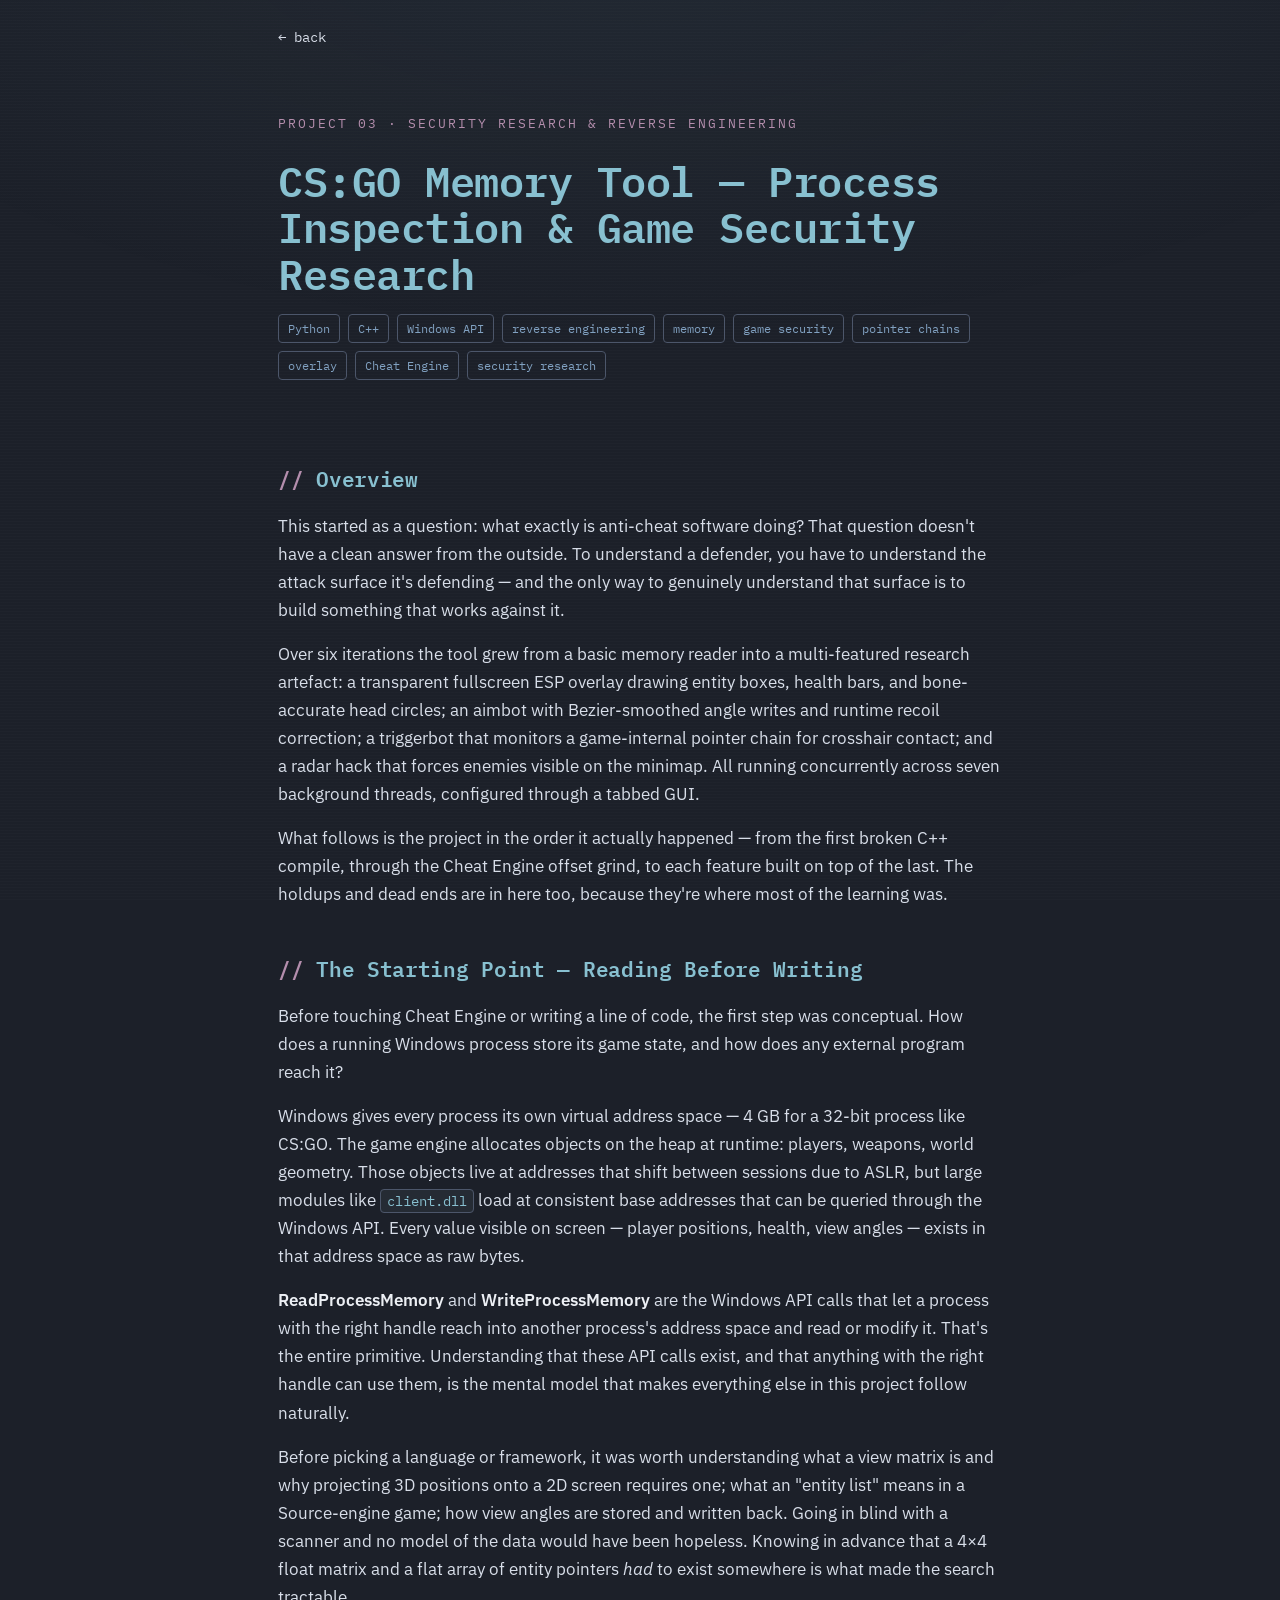
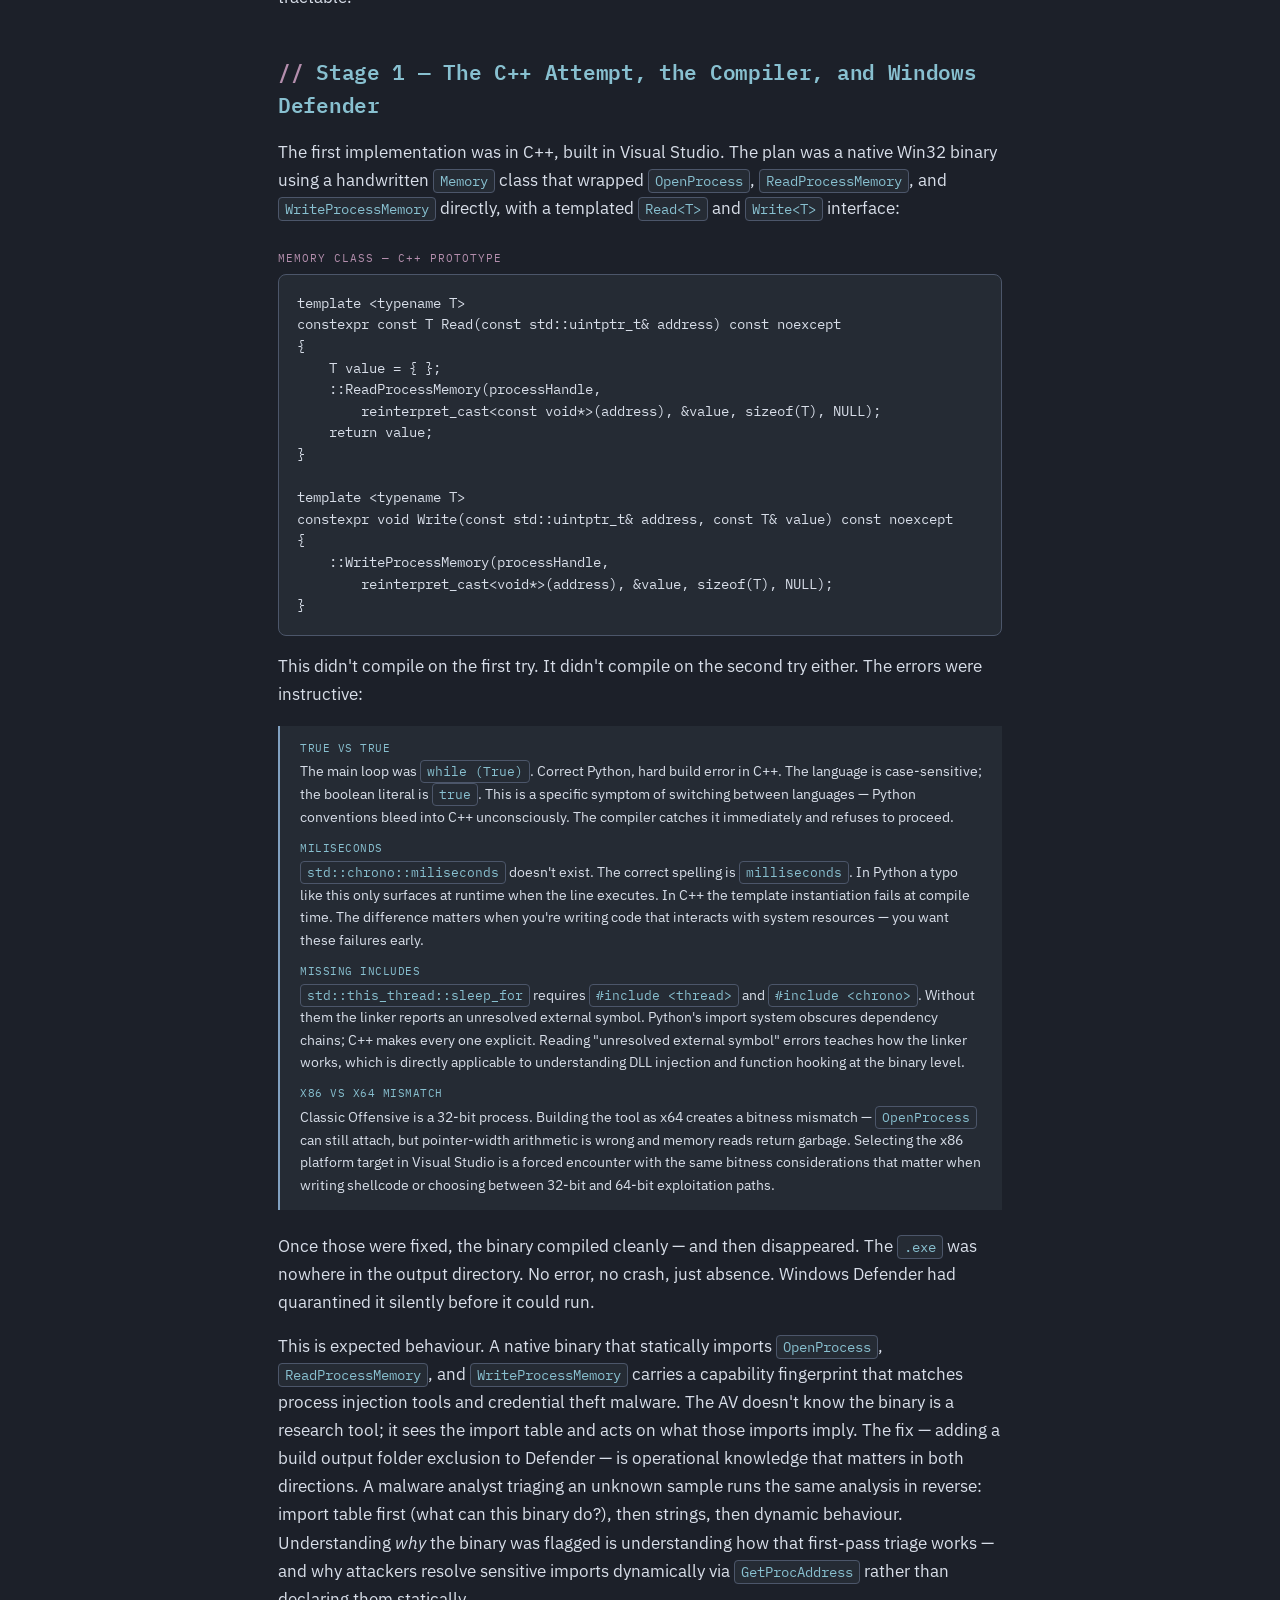
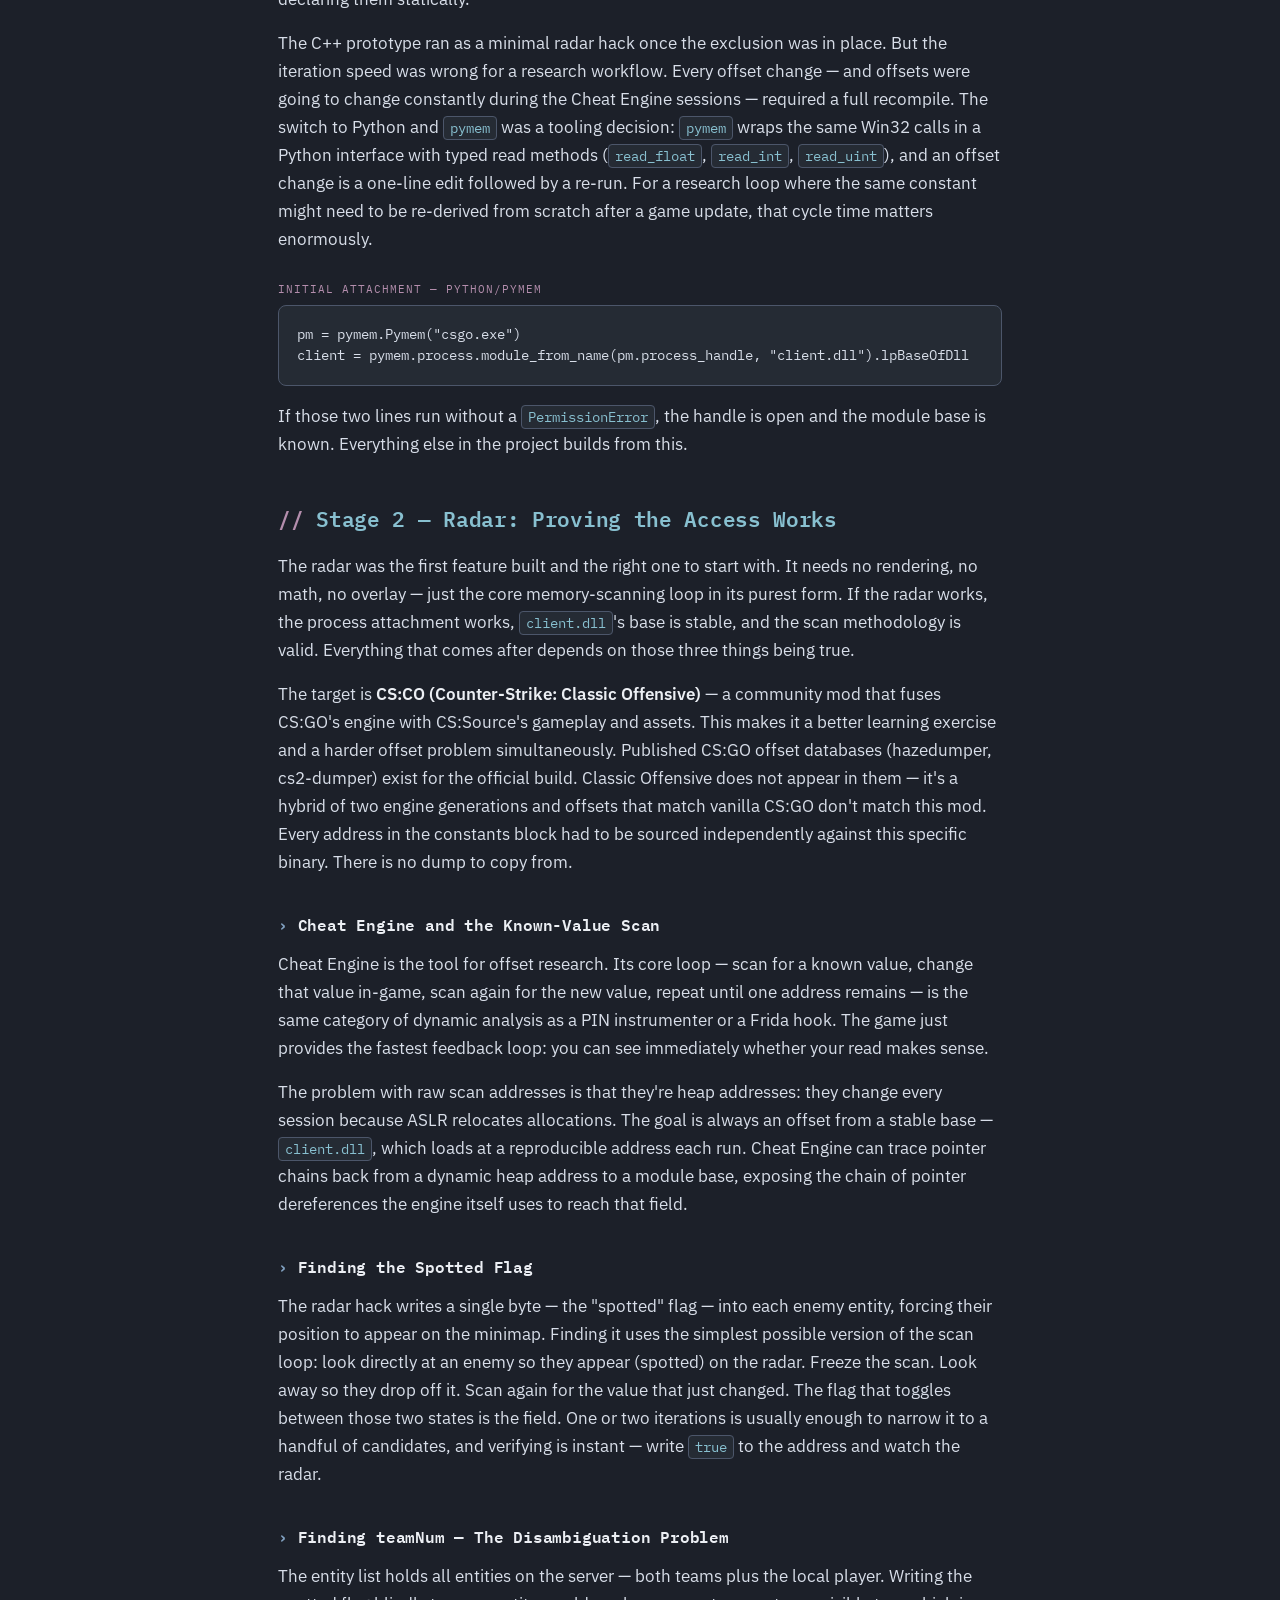
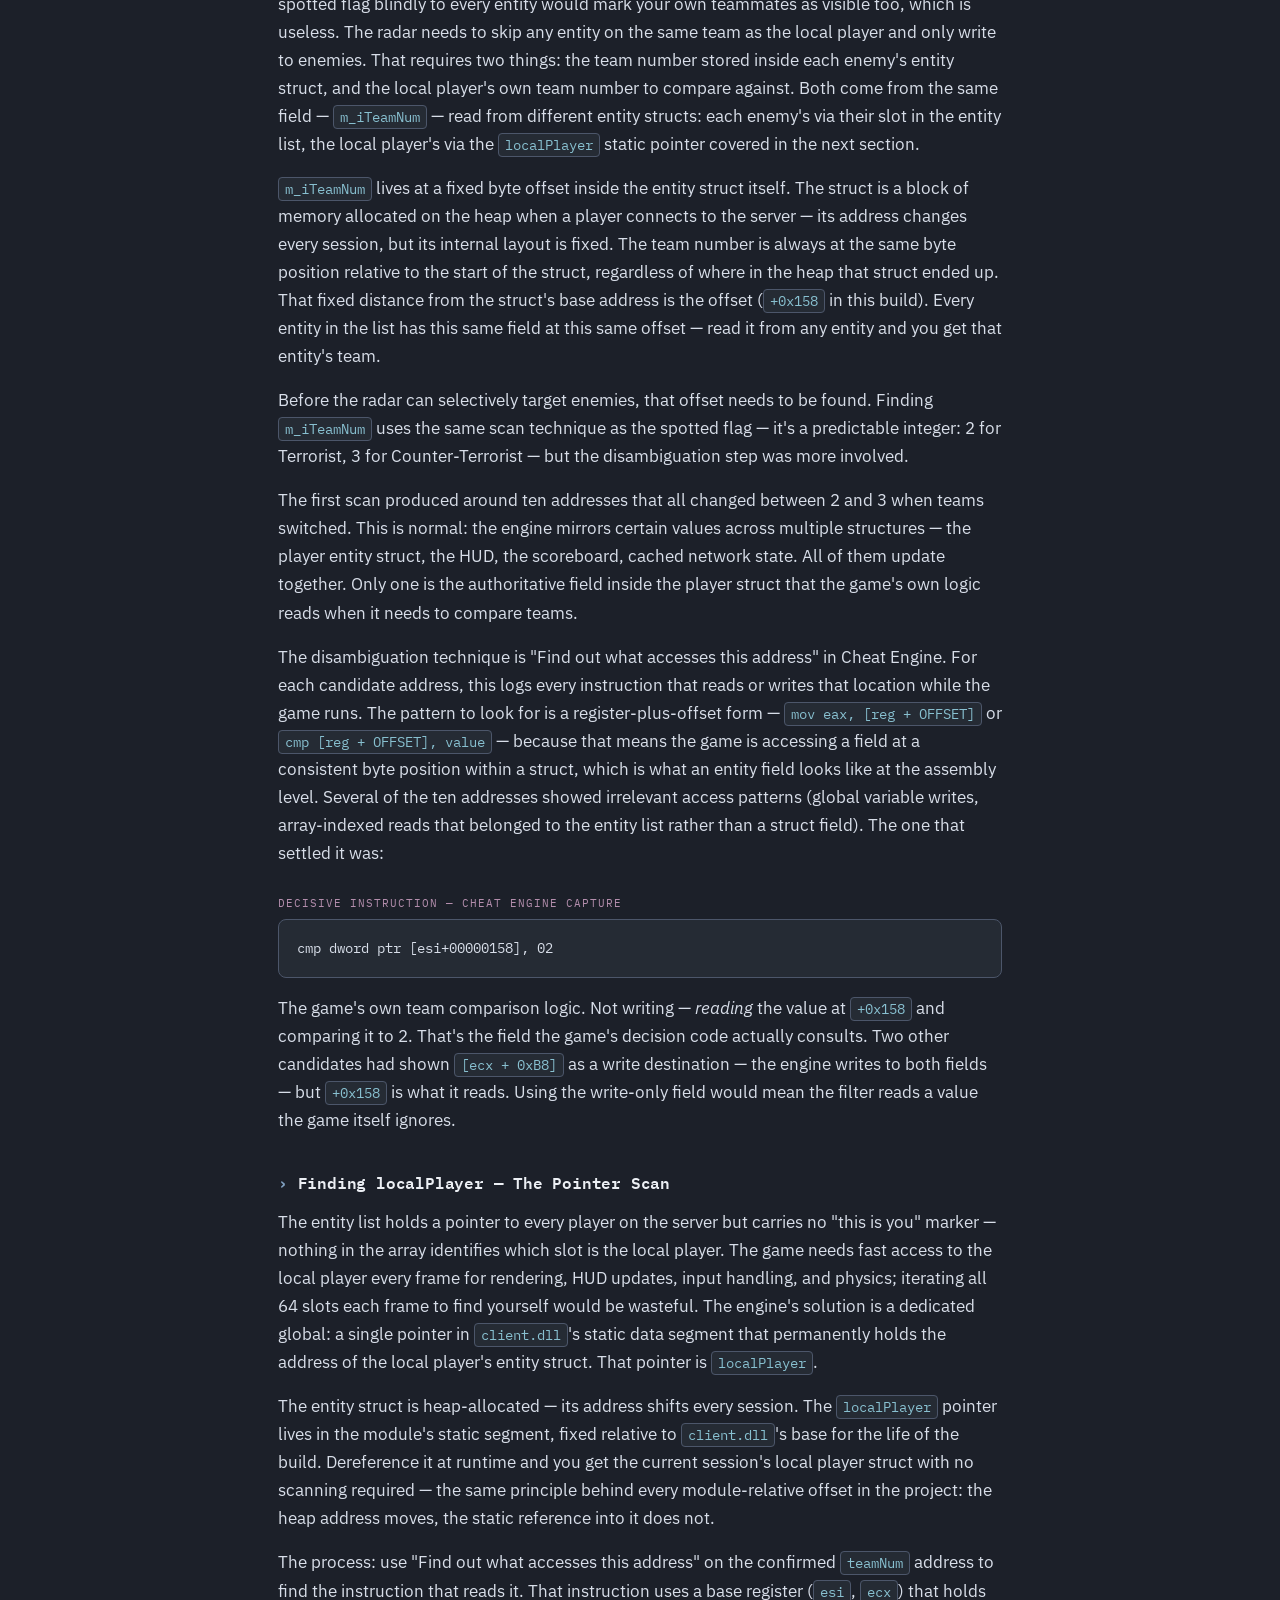
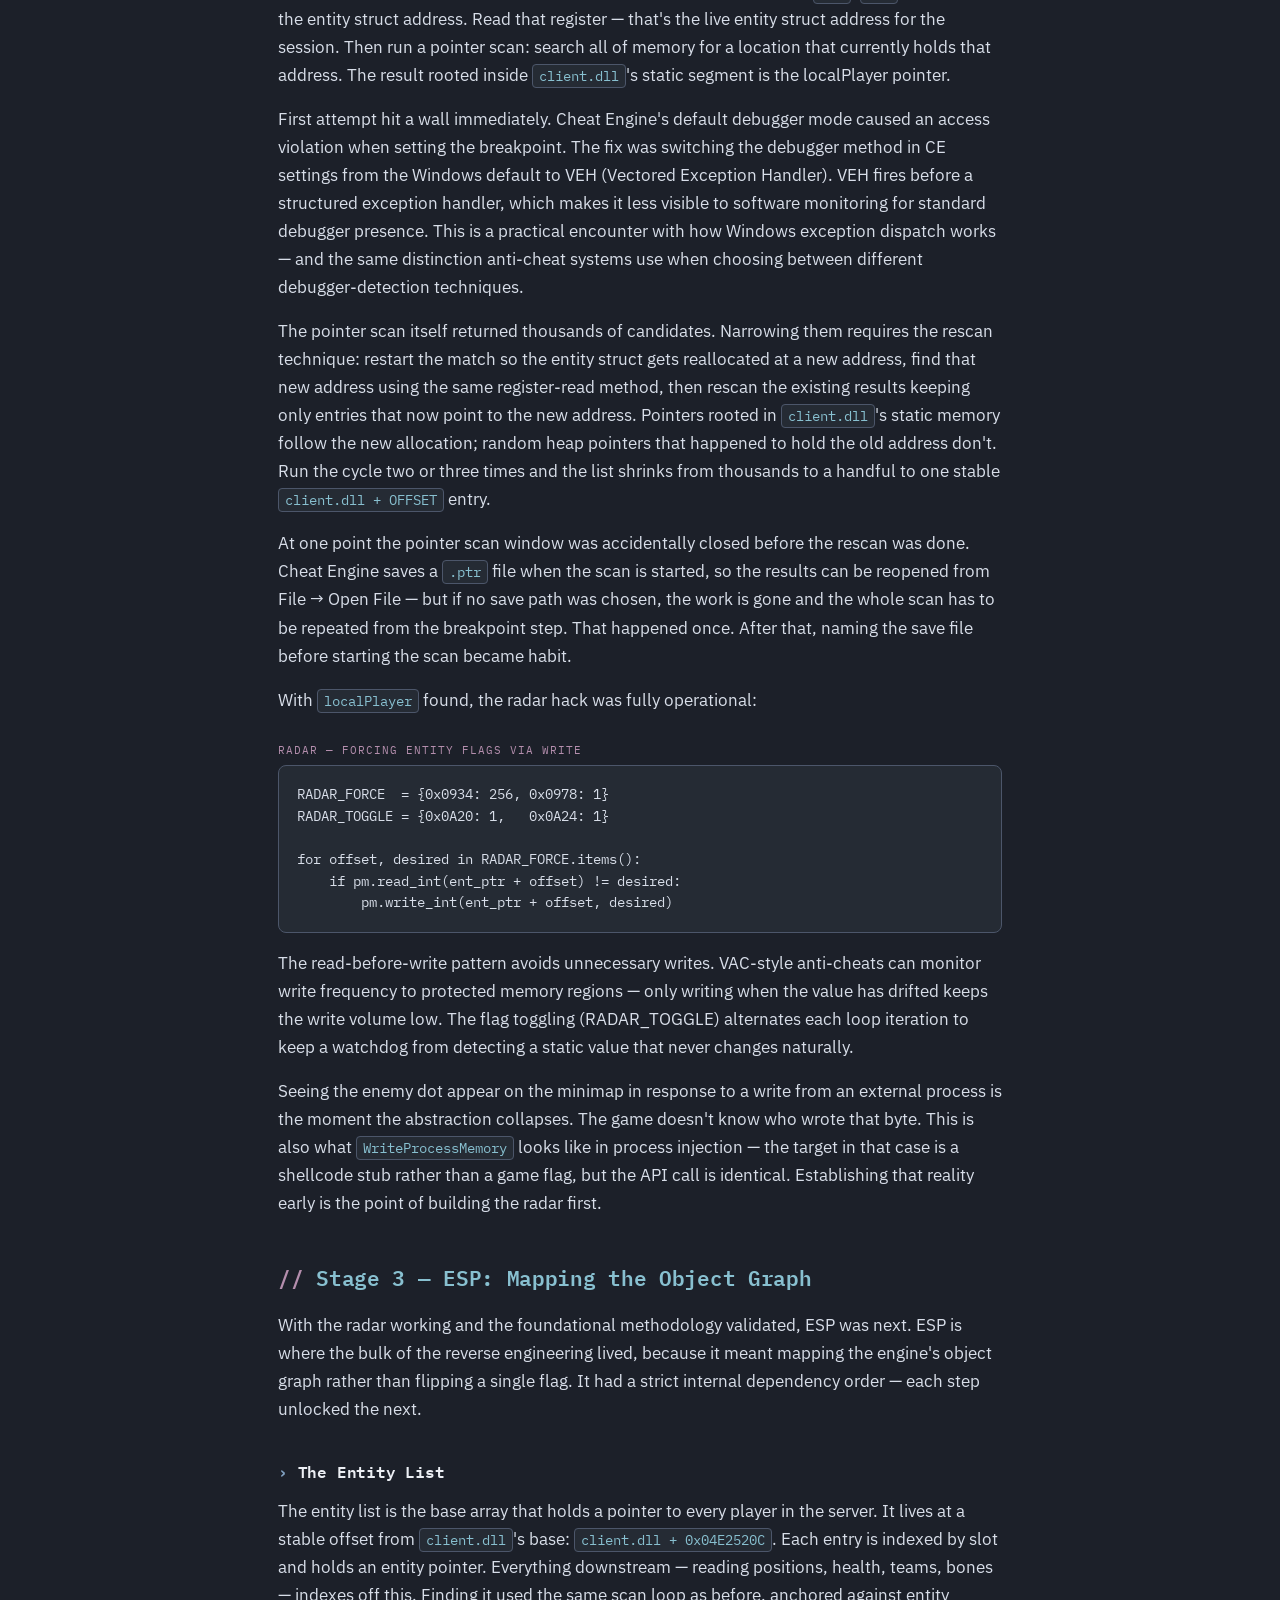
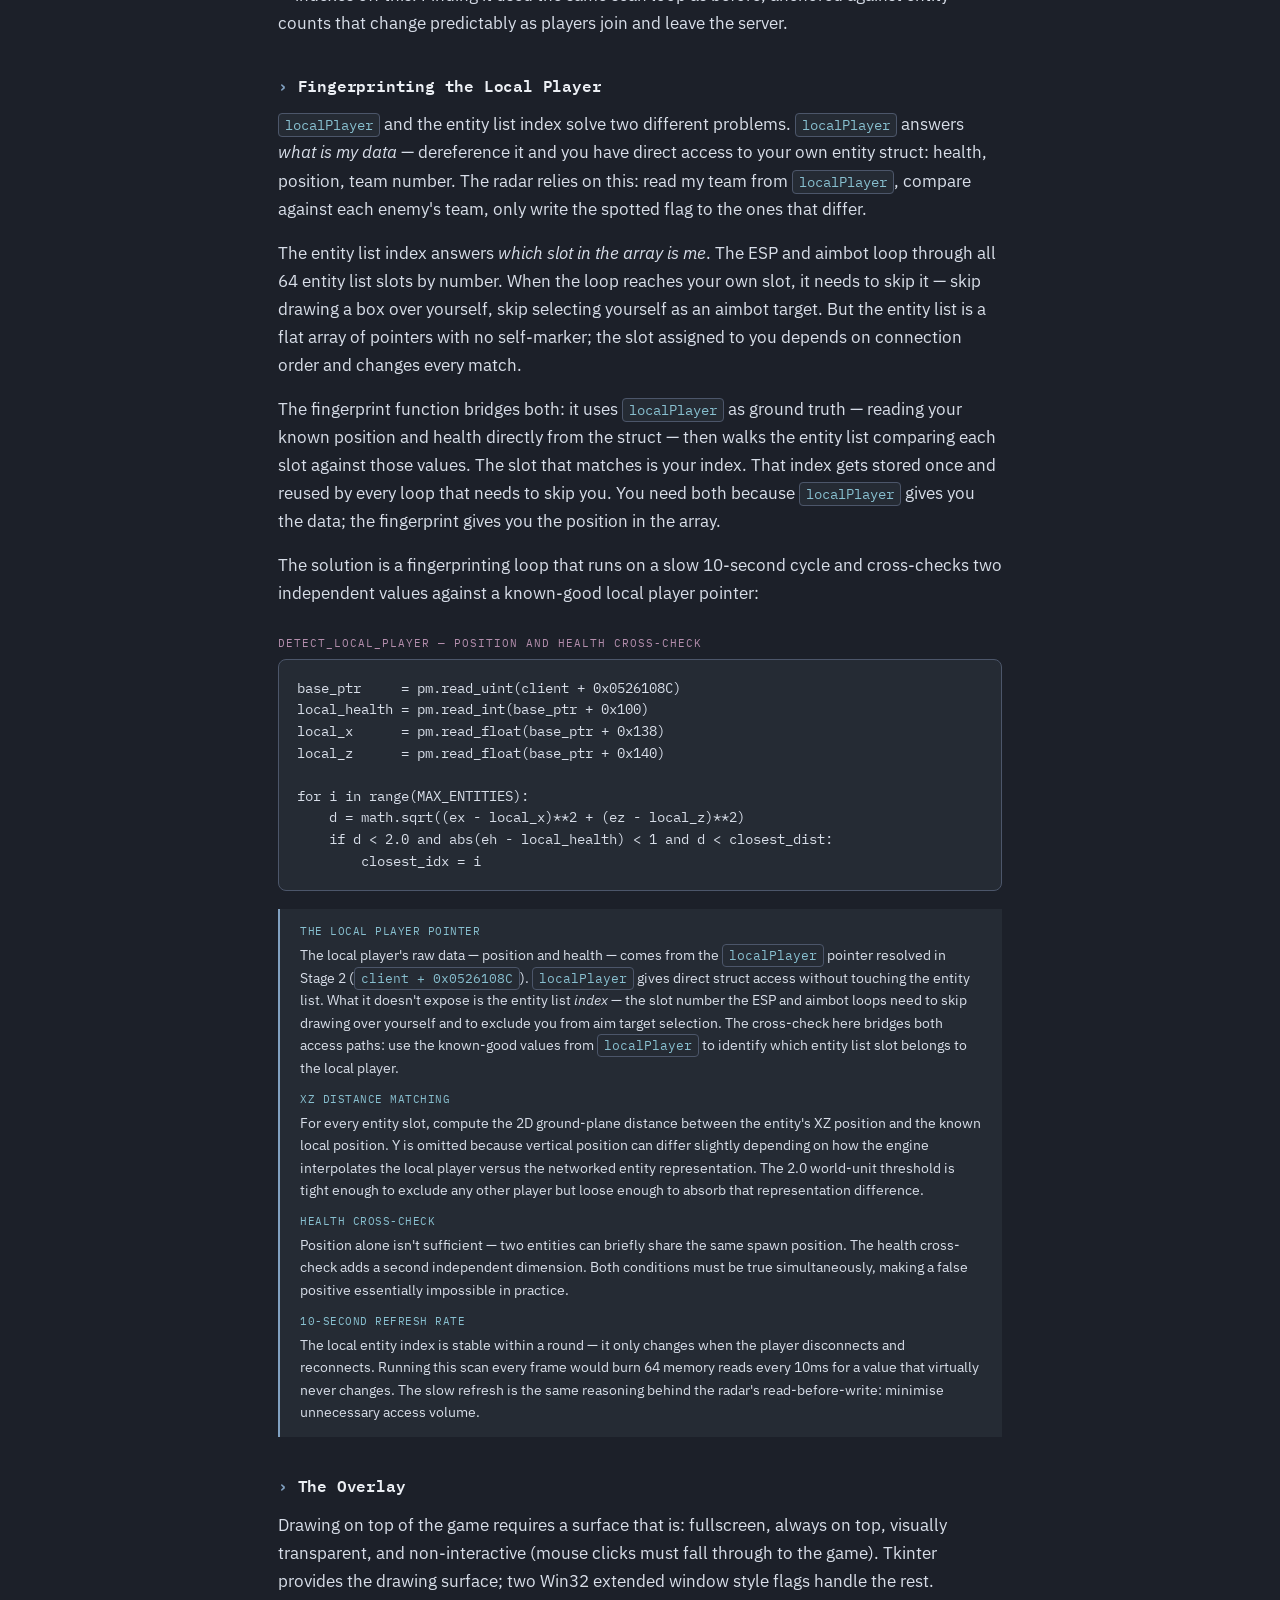
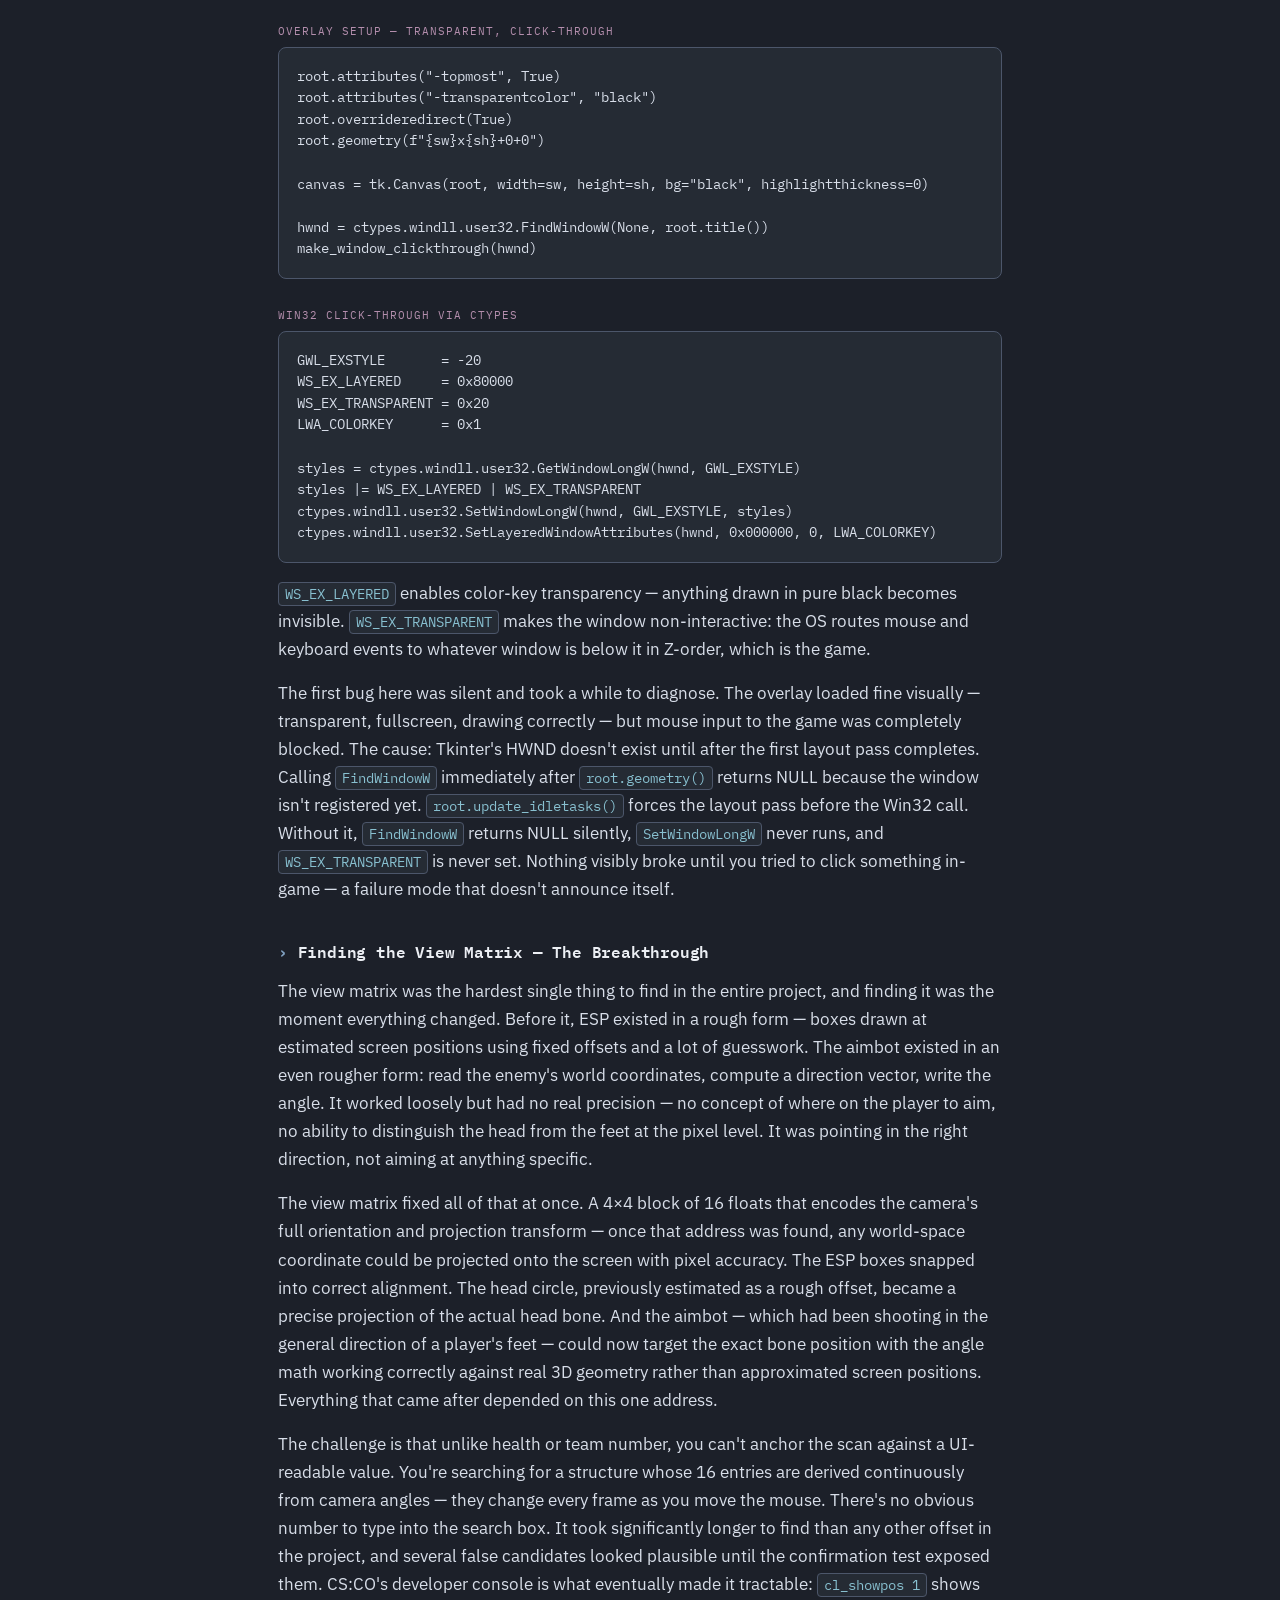
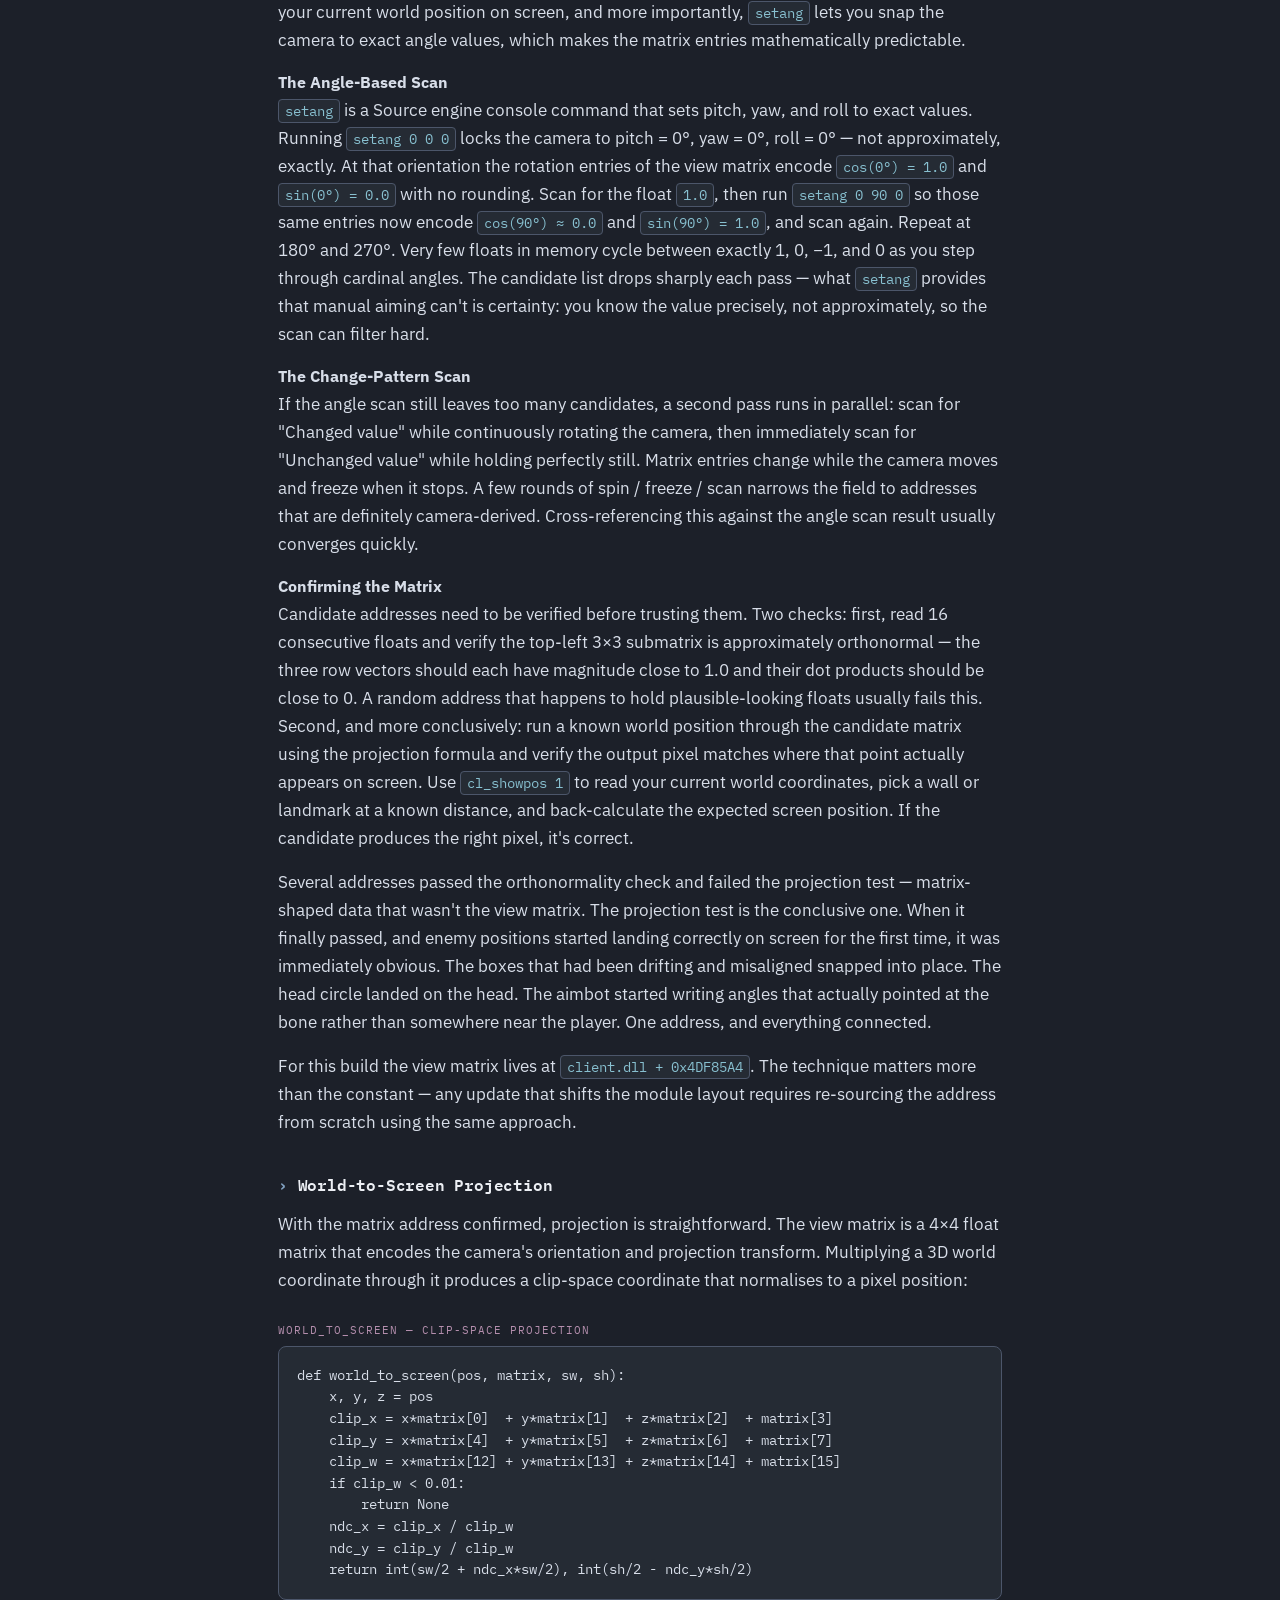
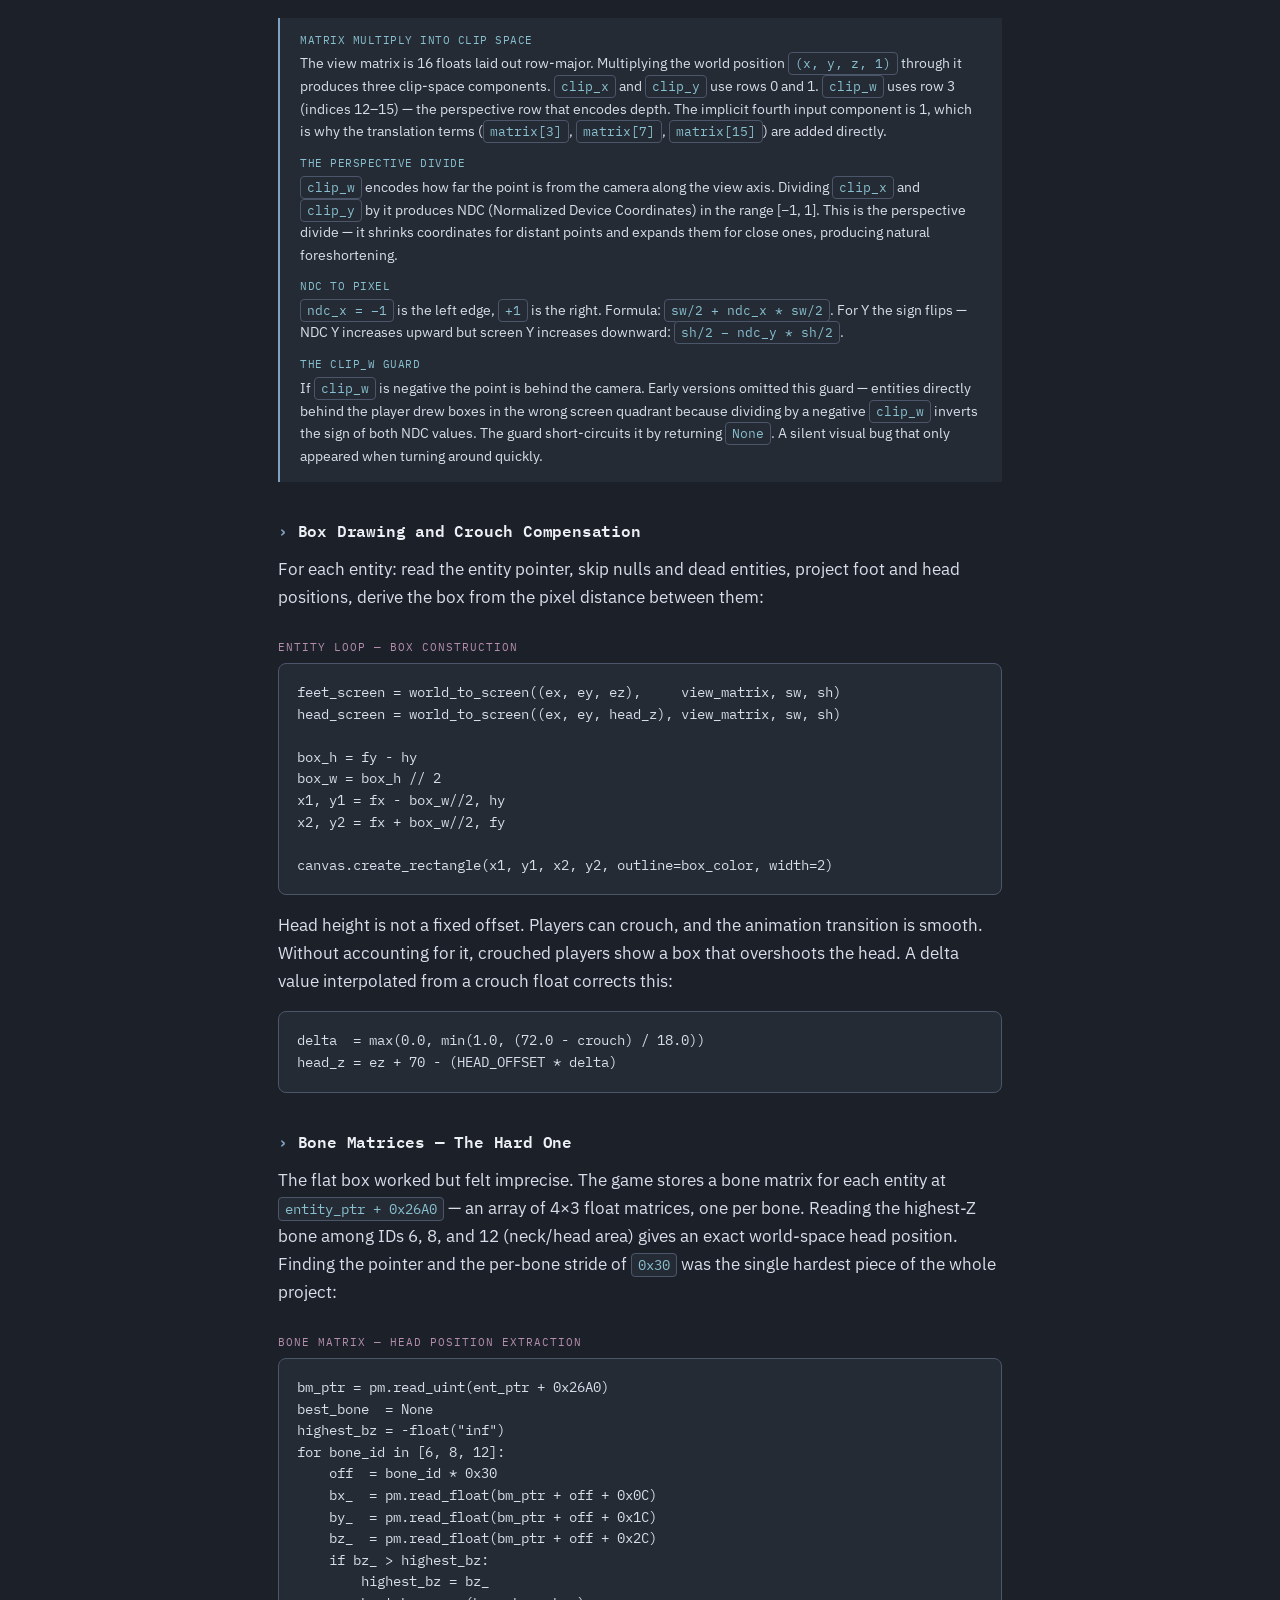
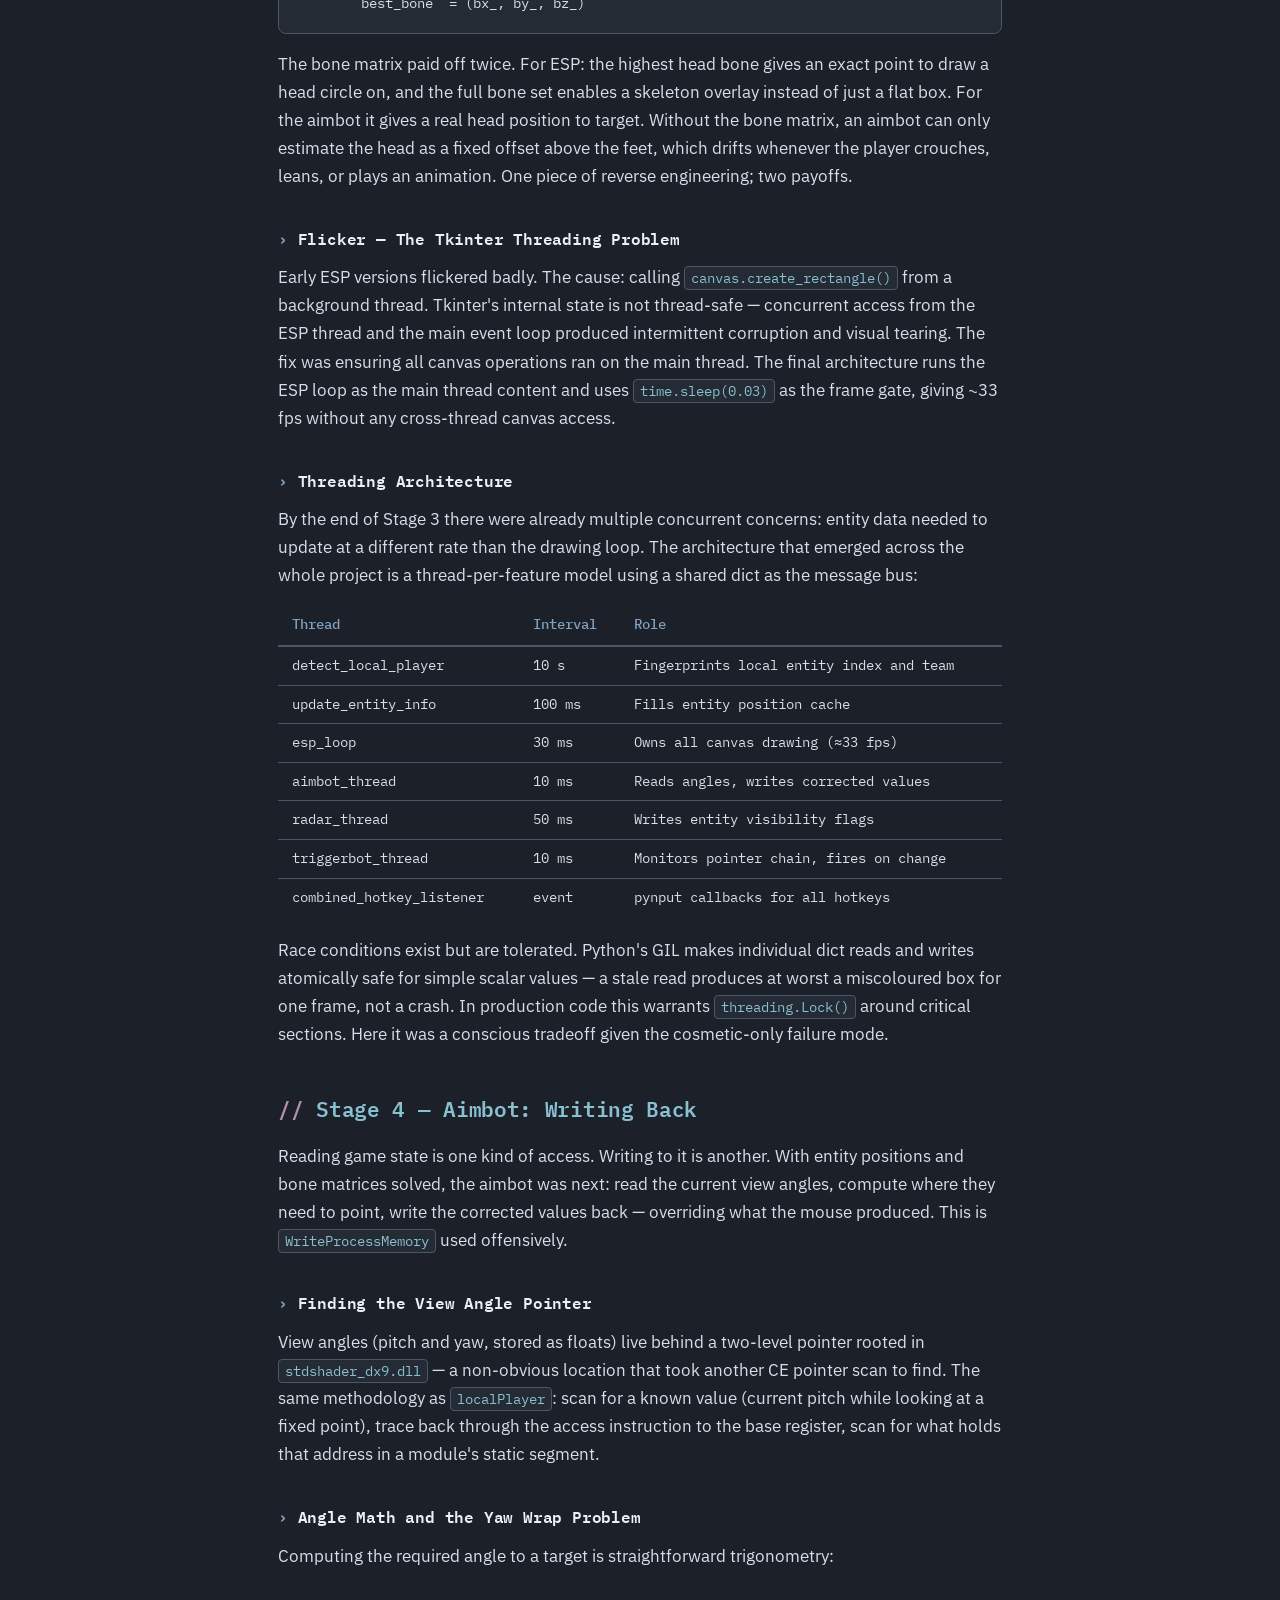
==== commit 7993321d: "Update game-internals.html" ====
--- a/projects/game-internals.html
+++ b/projects/game-internals.html
@@ -571,7 +571,7 @@
         best_bone  = (bx_, by_, bz_)</pre>
     <p>The bone matrix paid off twice. For ESP: the highest head bone gives an exact point to
       draw a head circle on, and the full bone set enables a skeleton overlay instead of just a
-      flat box. For the aimbot — which hadn't been started yet — it would give a real head
+      flat box. For the aimbot  it gives a real head
       position to target. Without the bone matrix, an aimbot can only estimate the head as a
       fixed offset above the feet, which drifts whenever the player crouches, leans, or plays
       an animation. One piece of reverse engineering; two payoffs.</p>
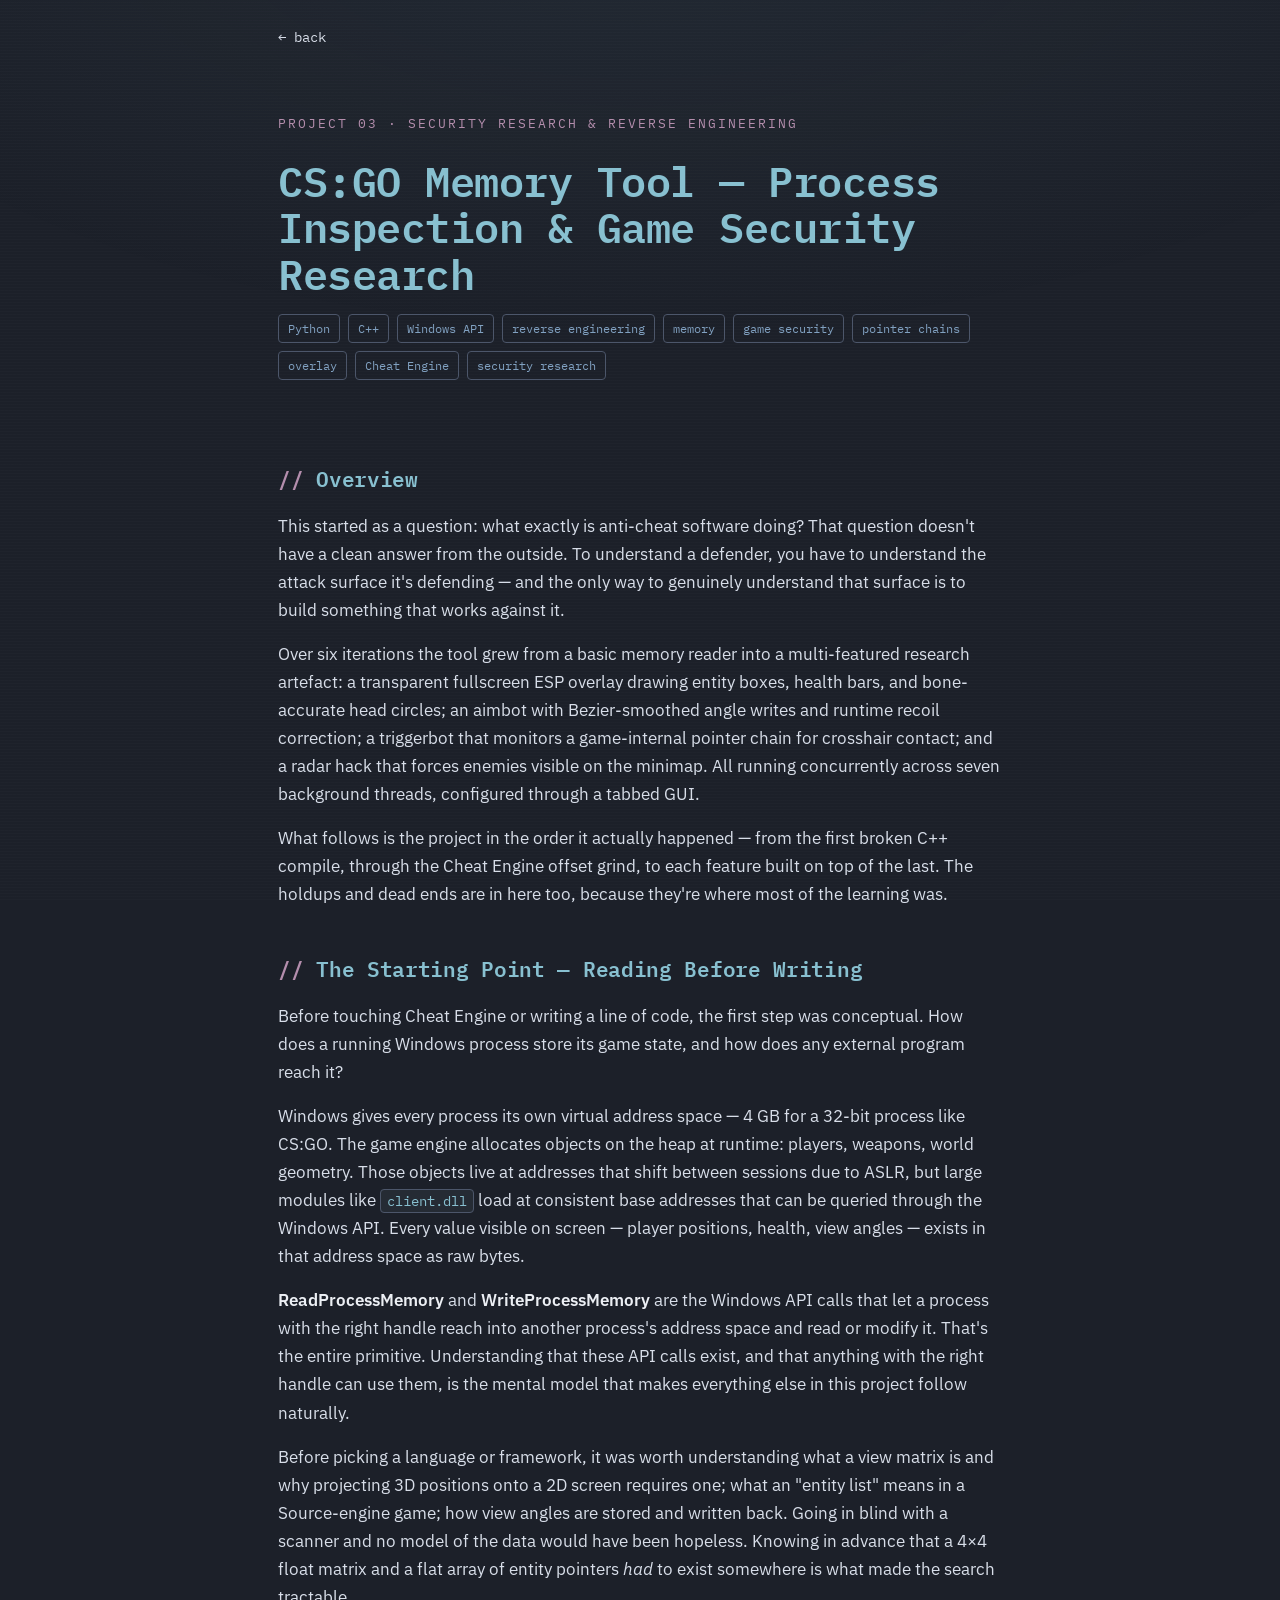
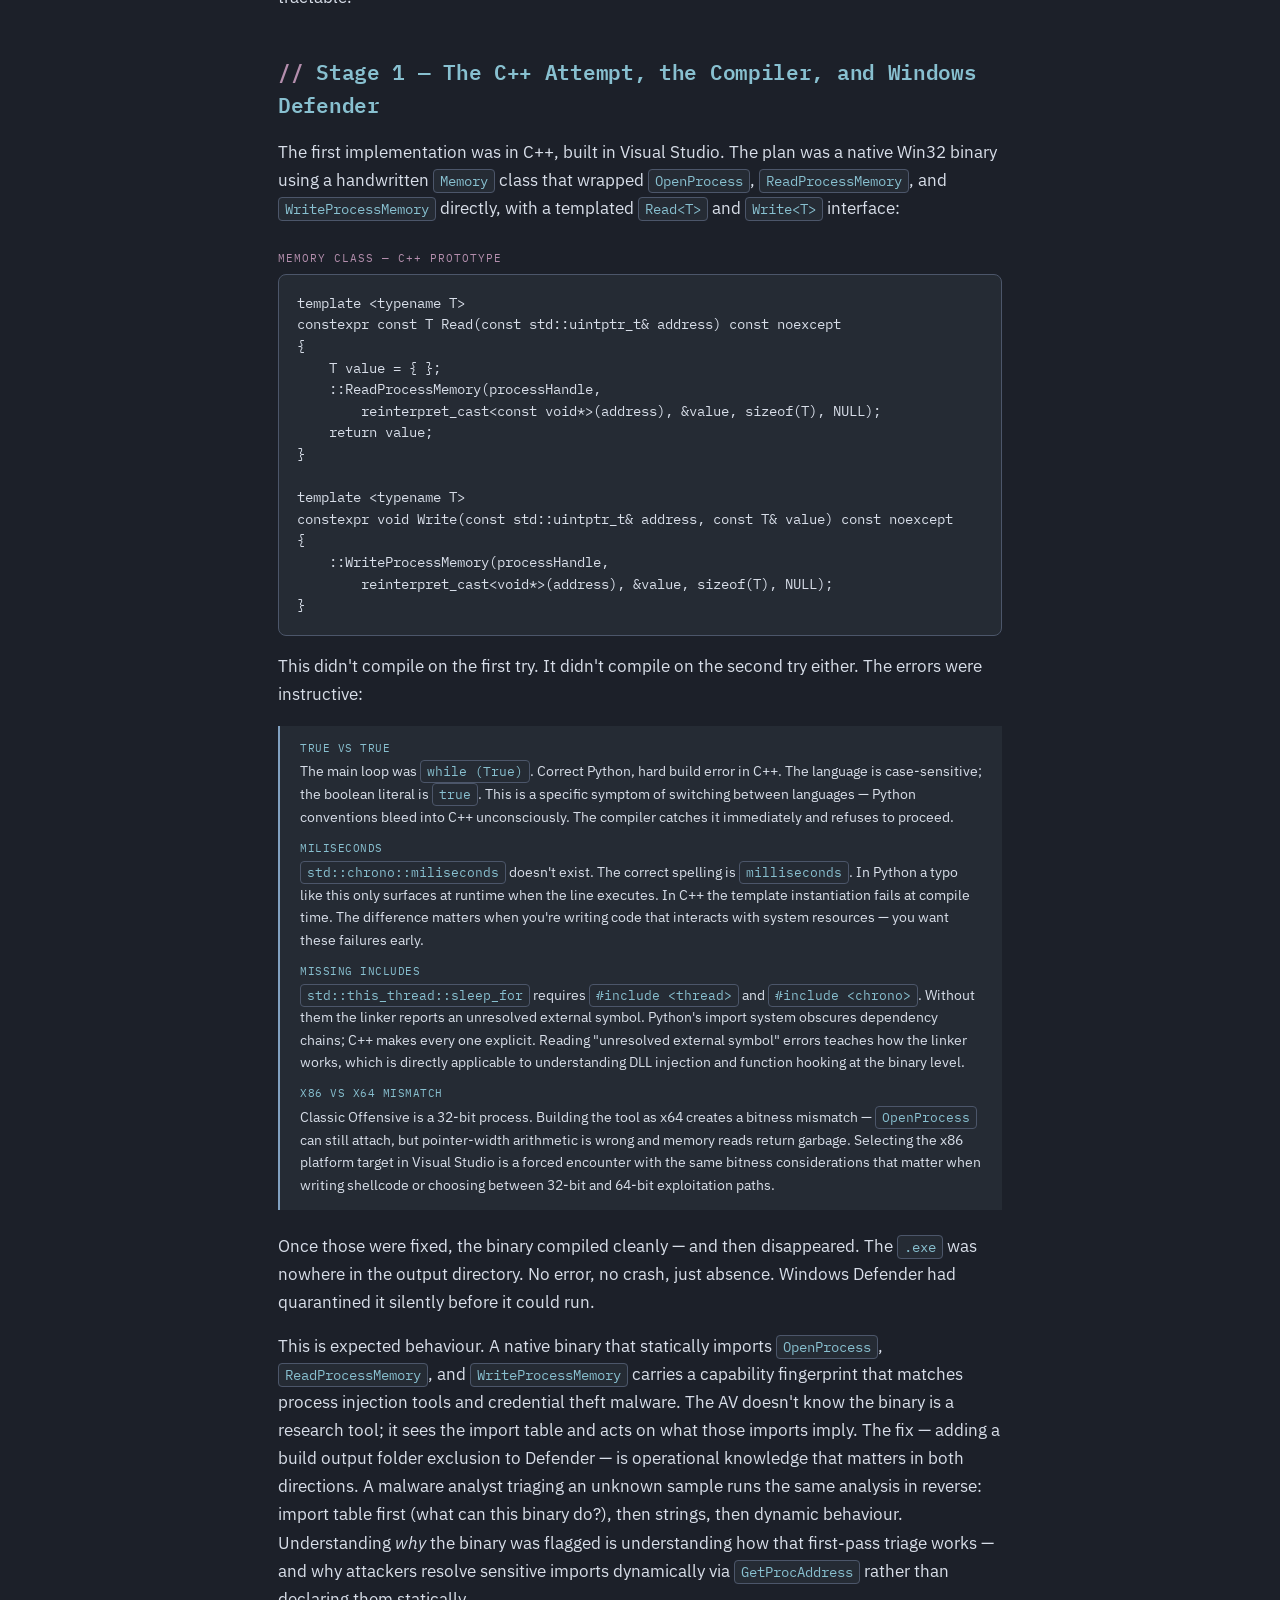
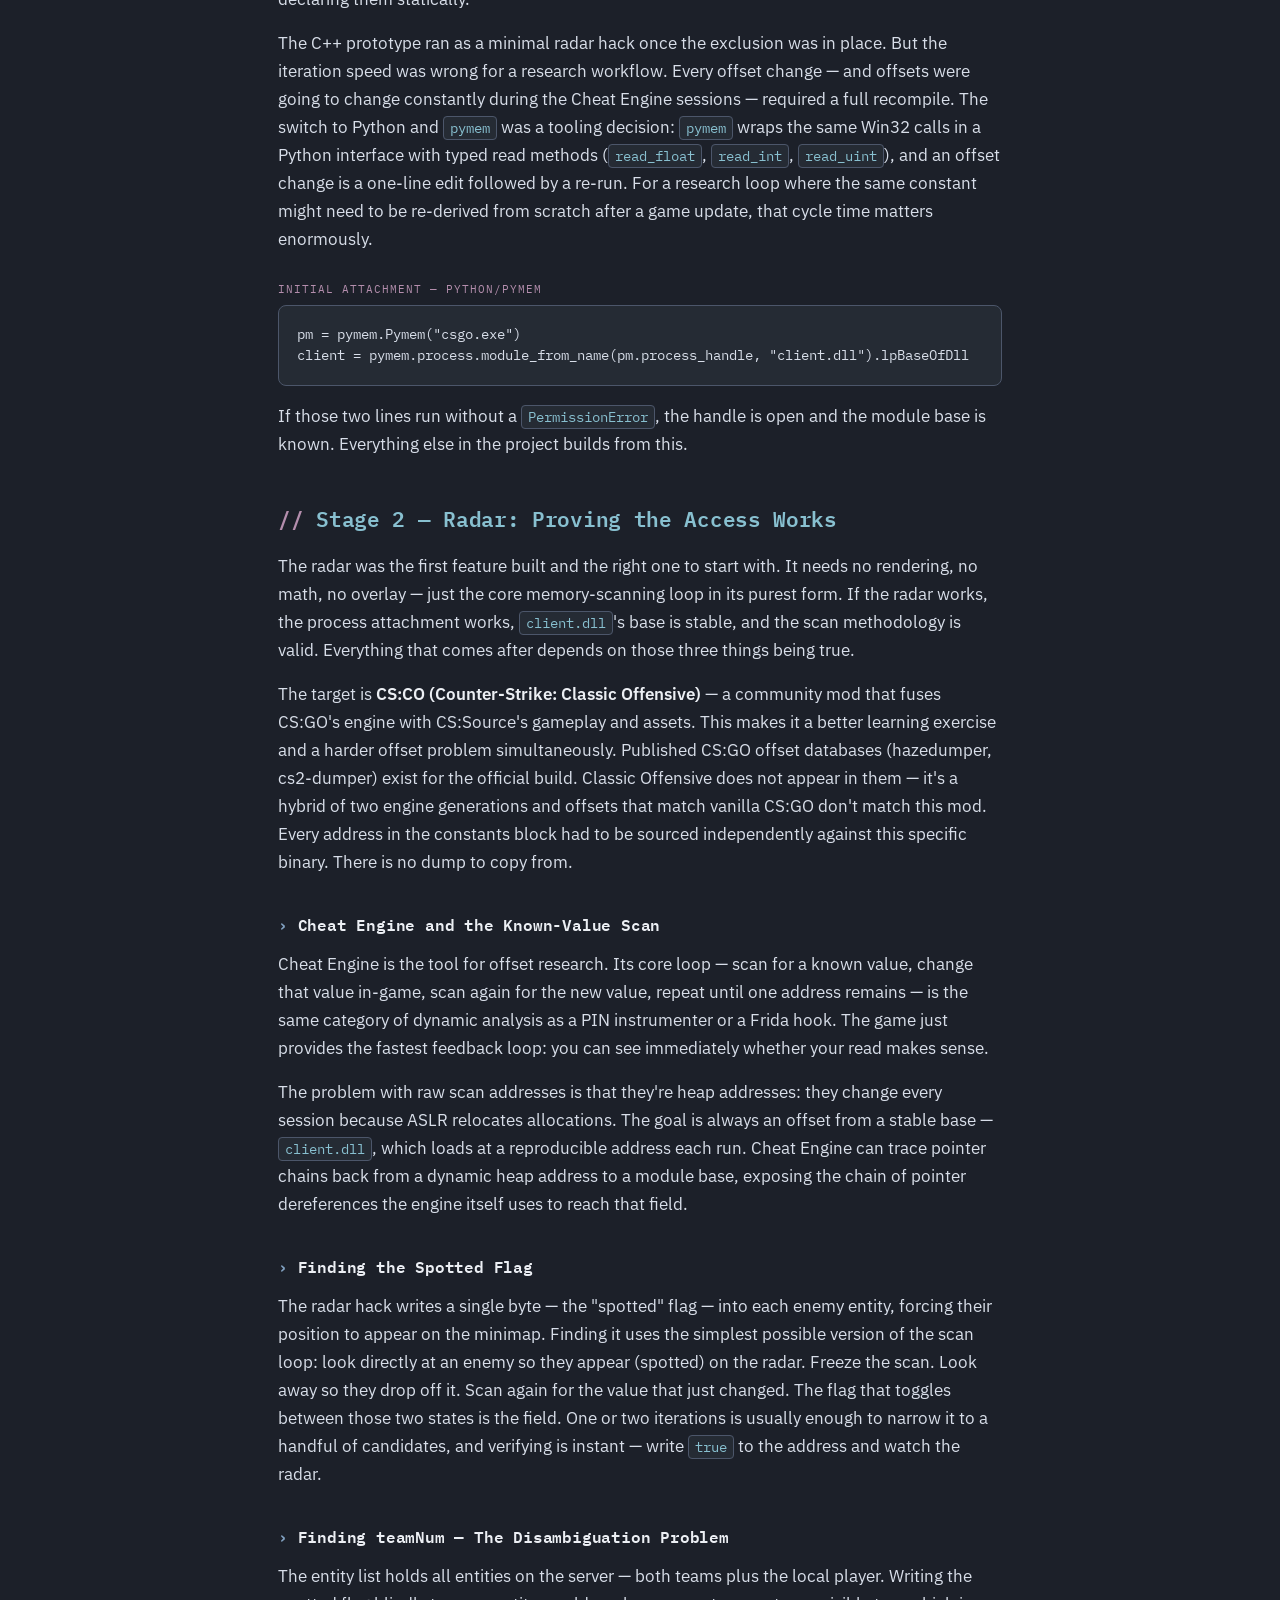
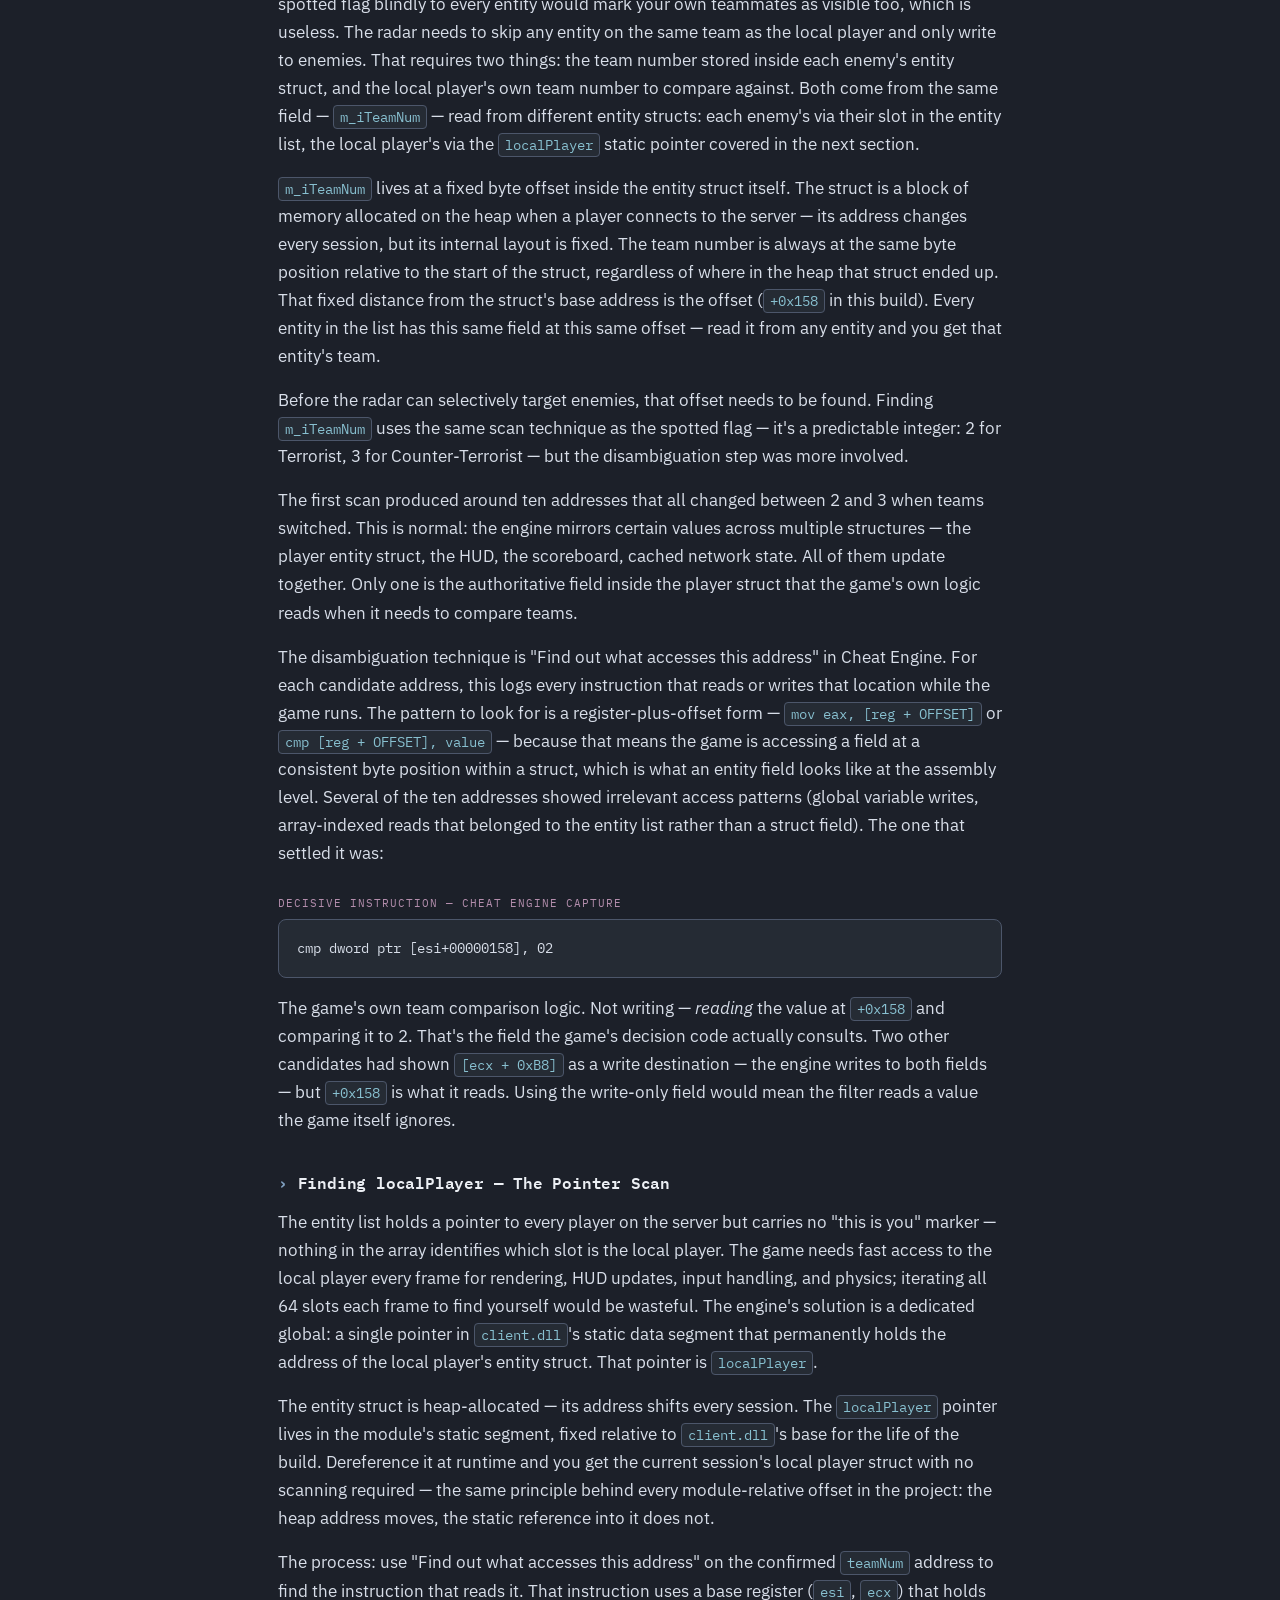
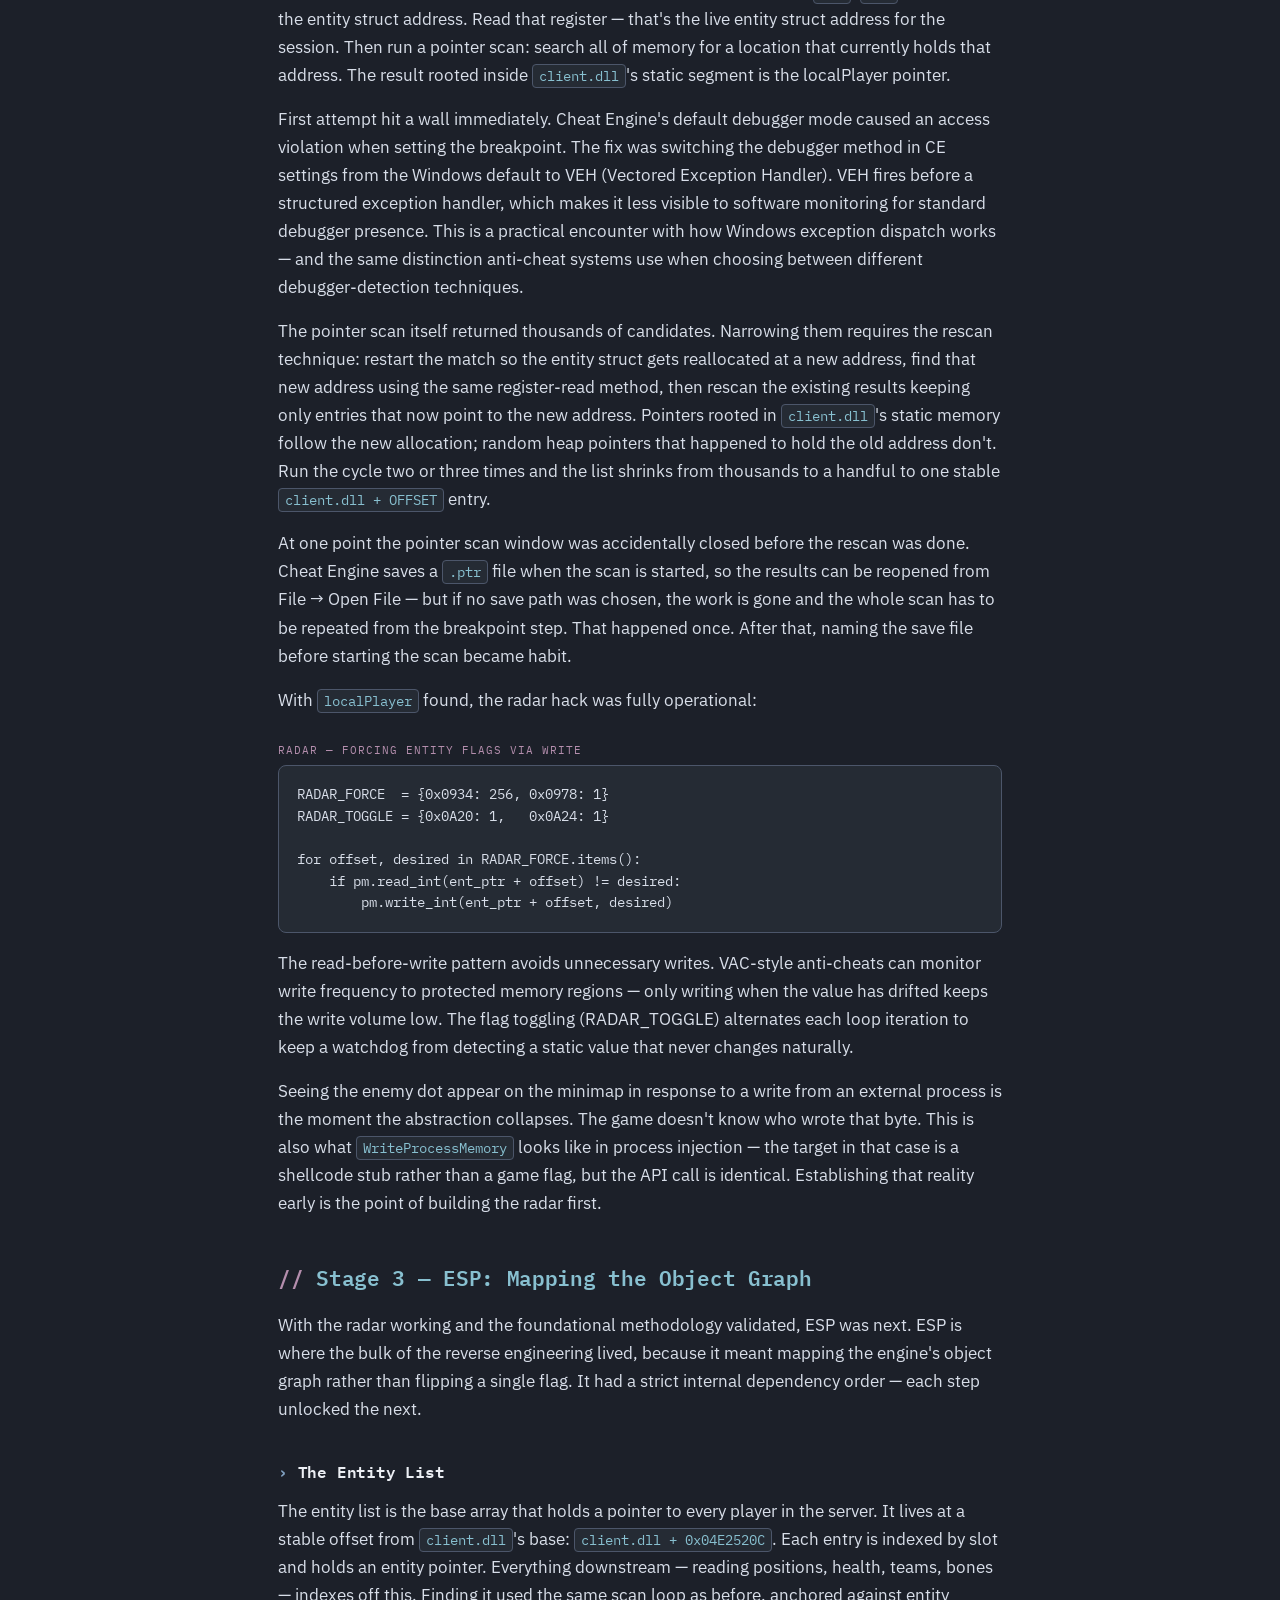
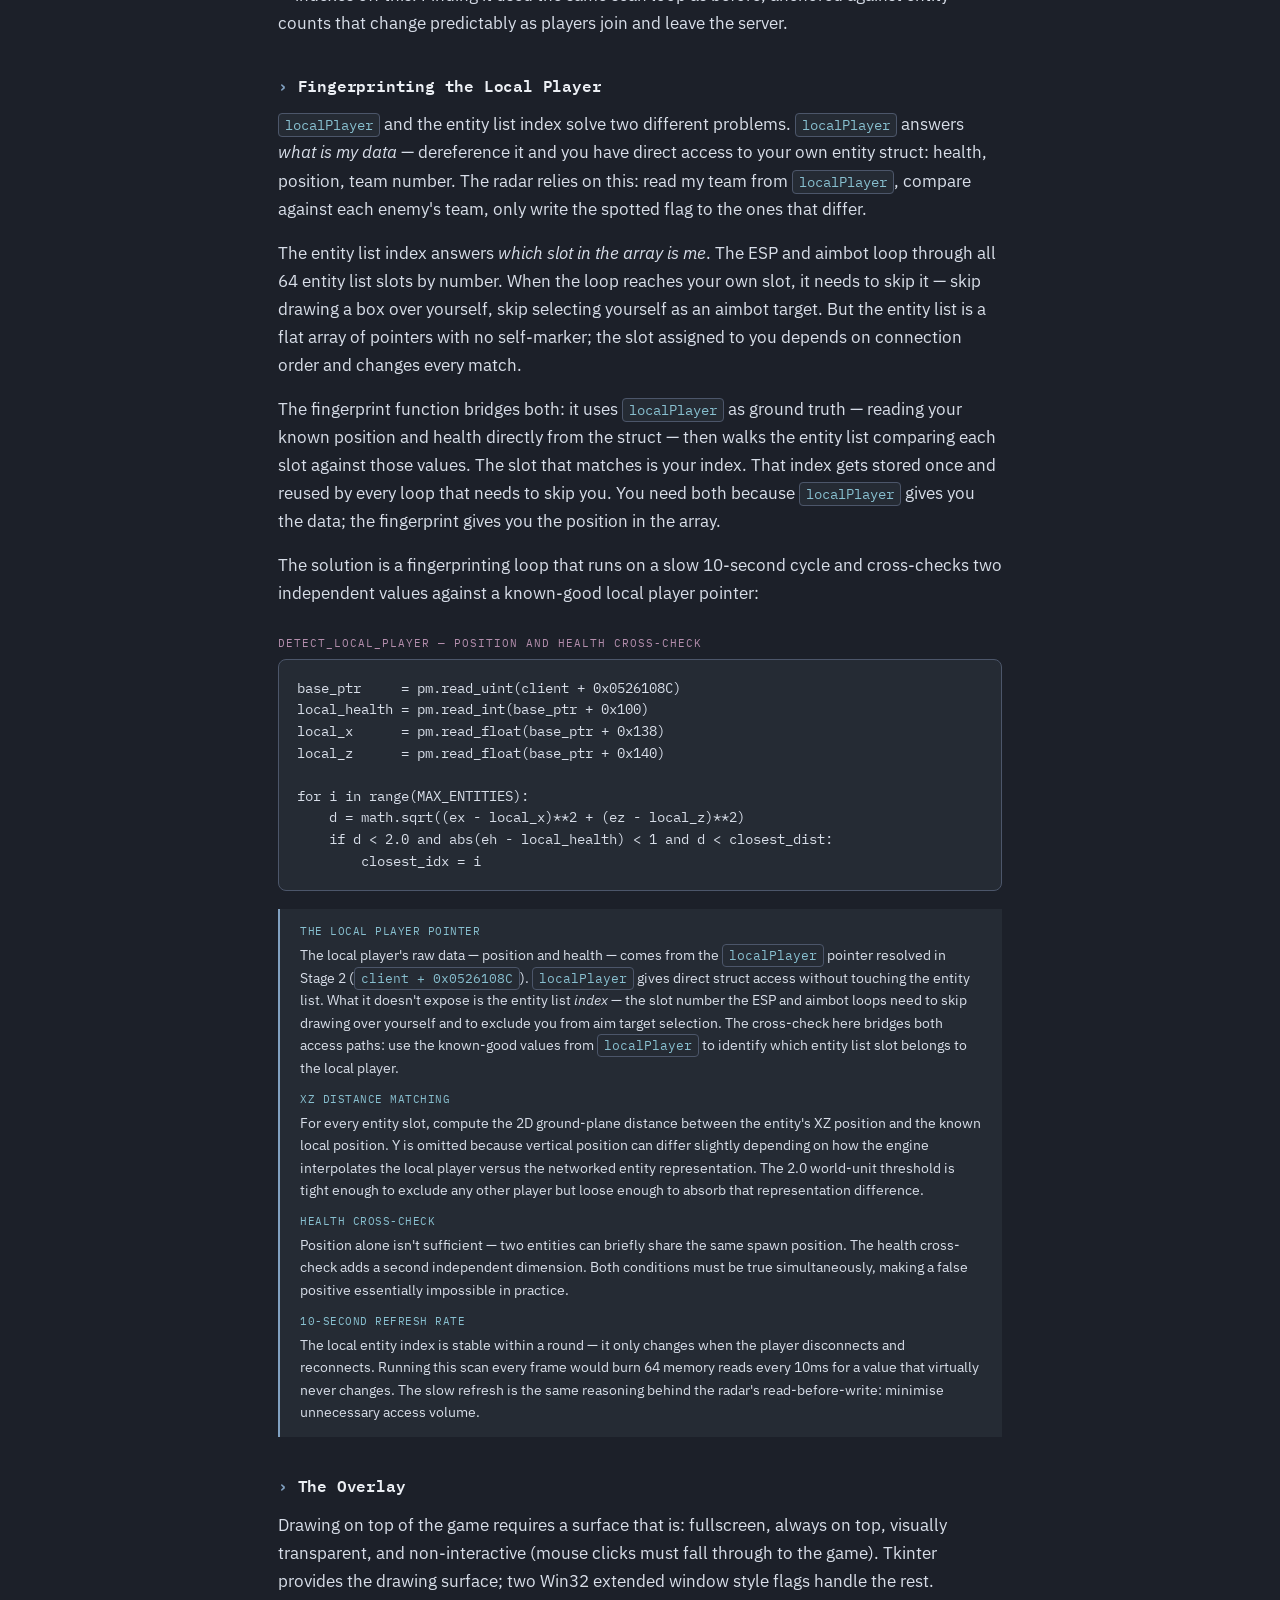
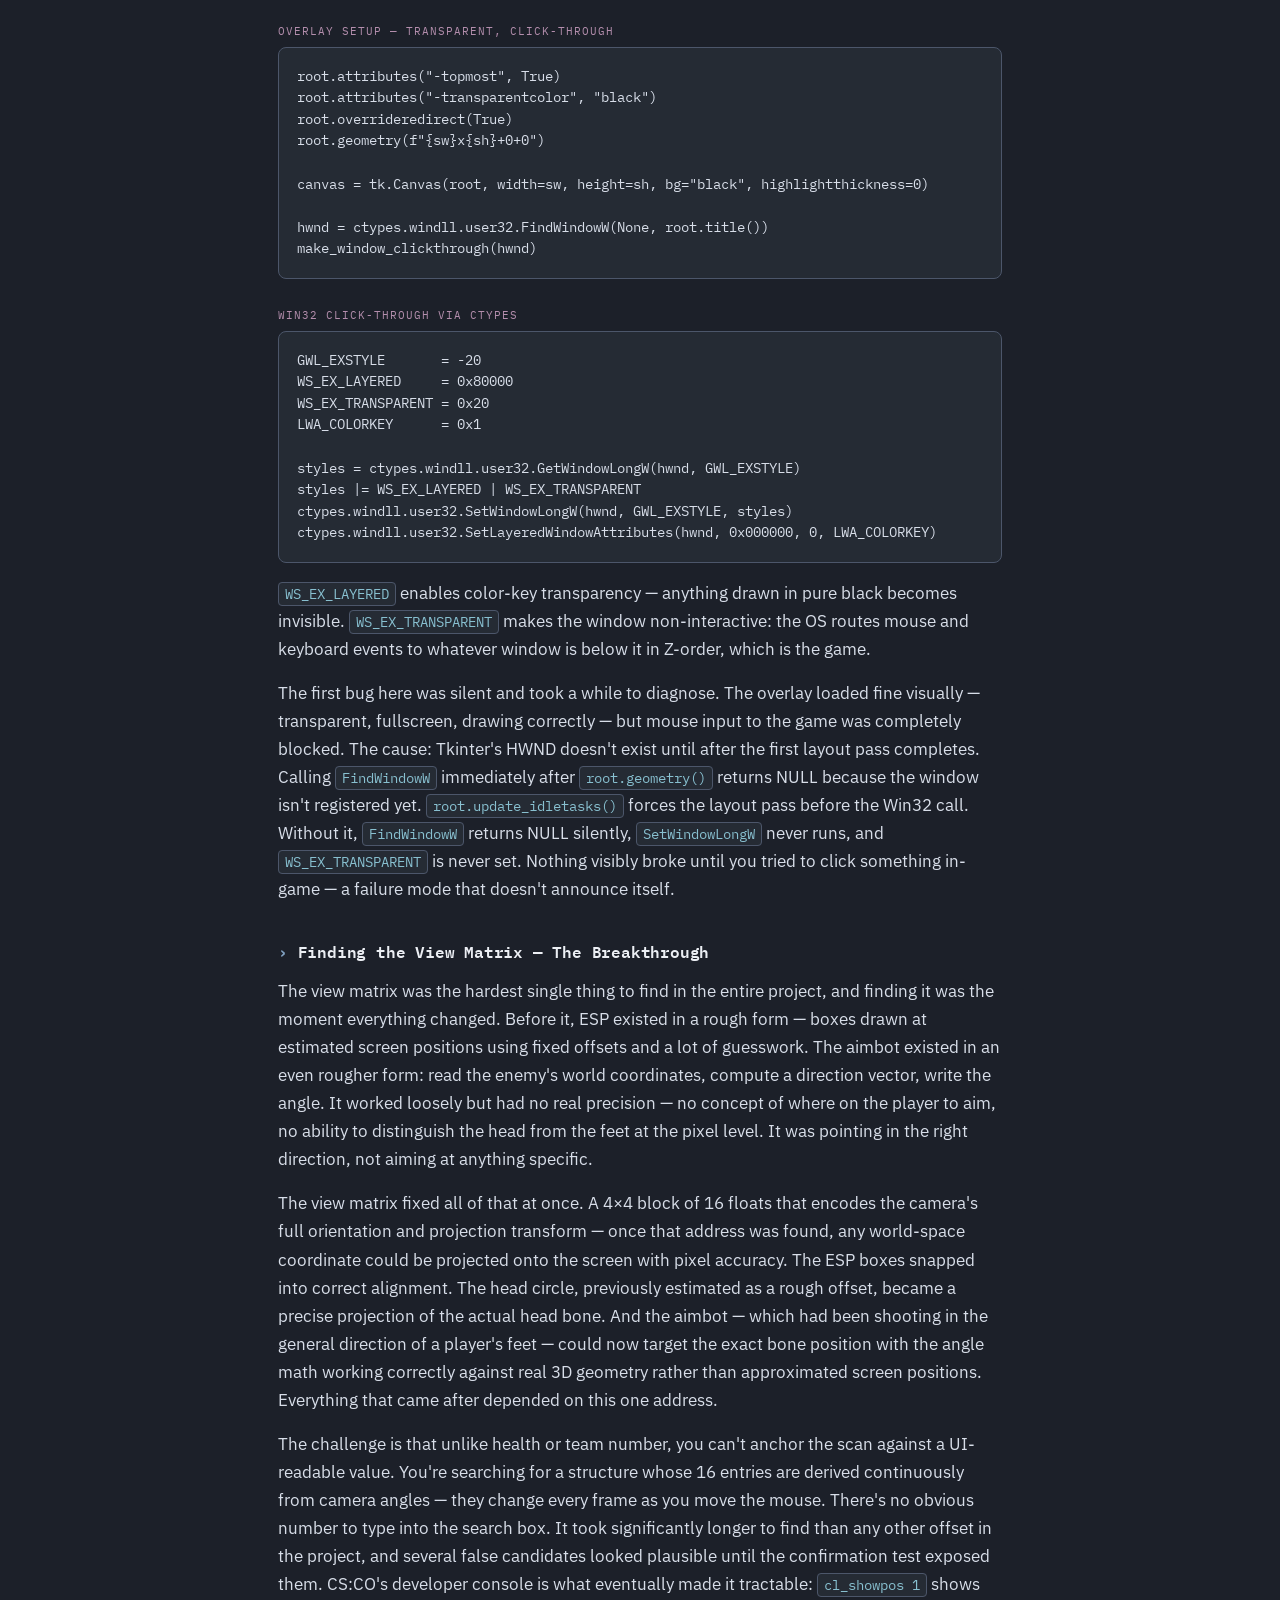
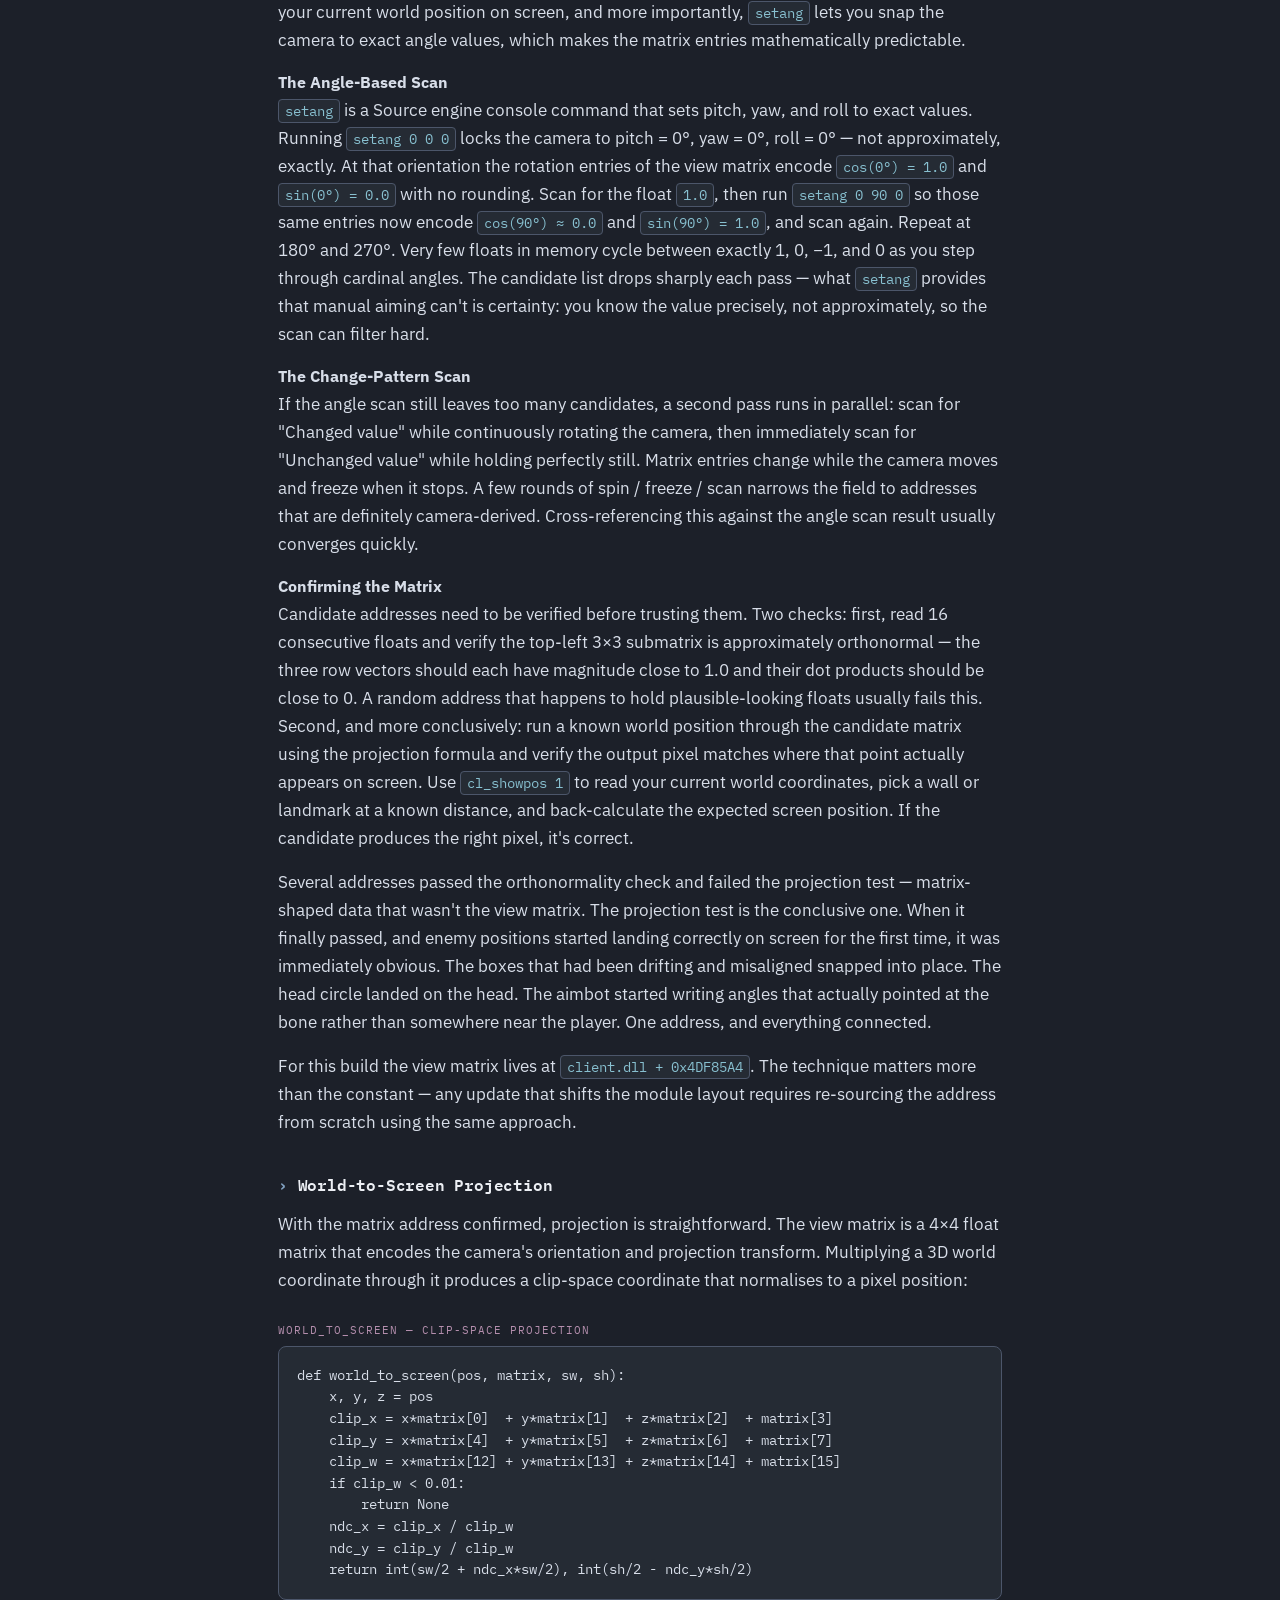
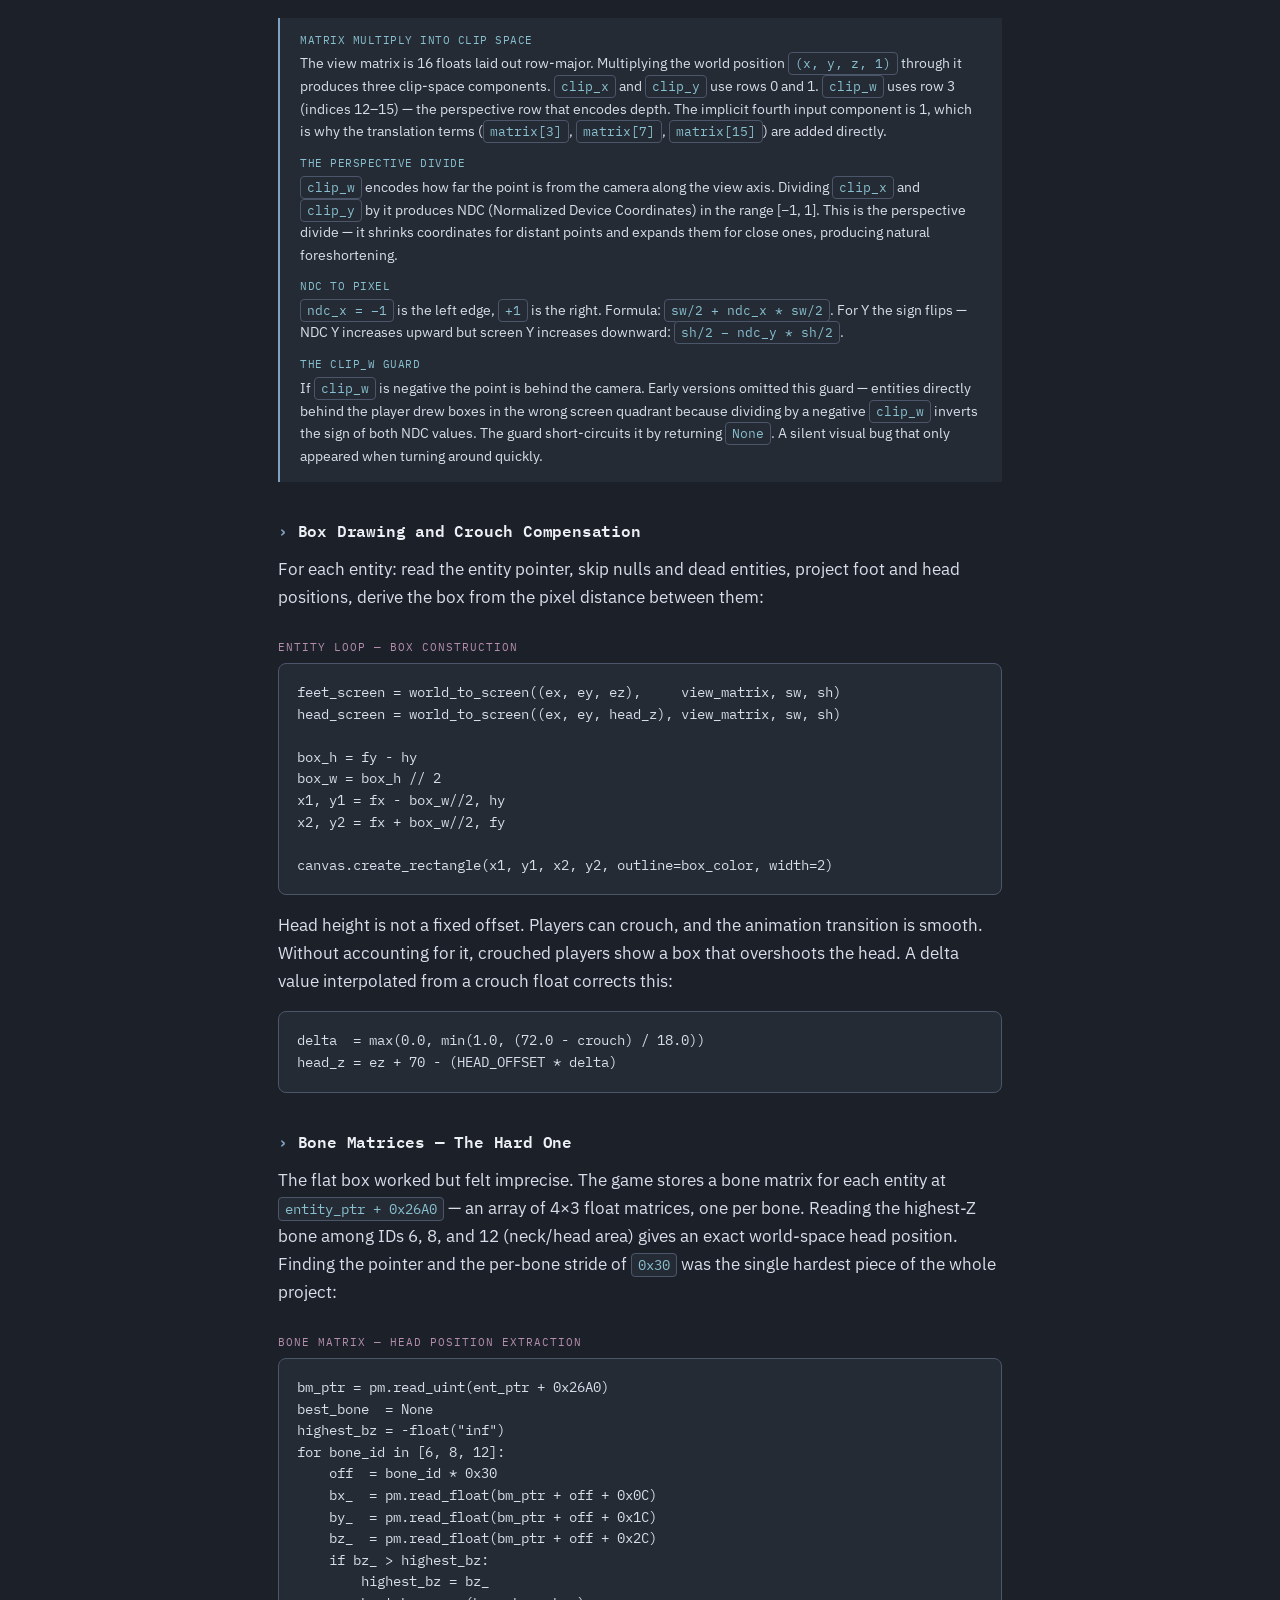
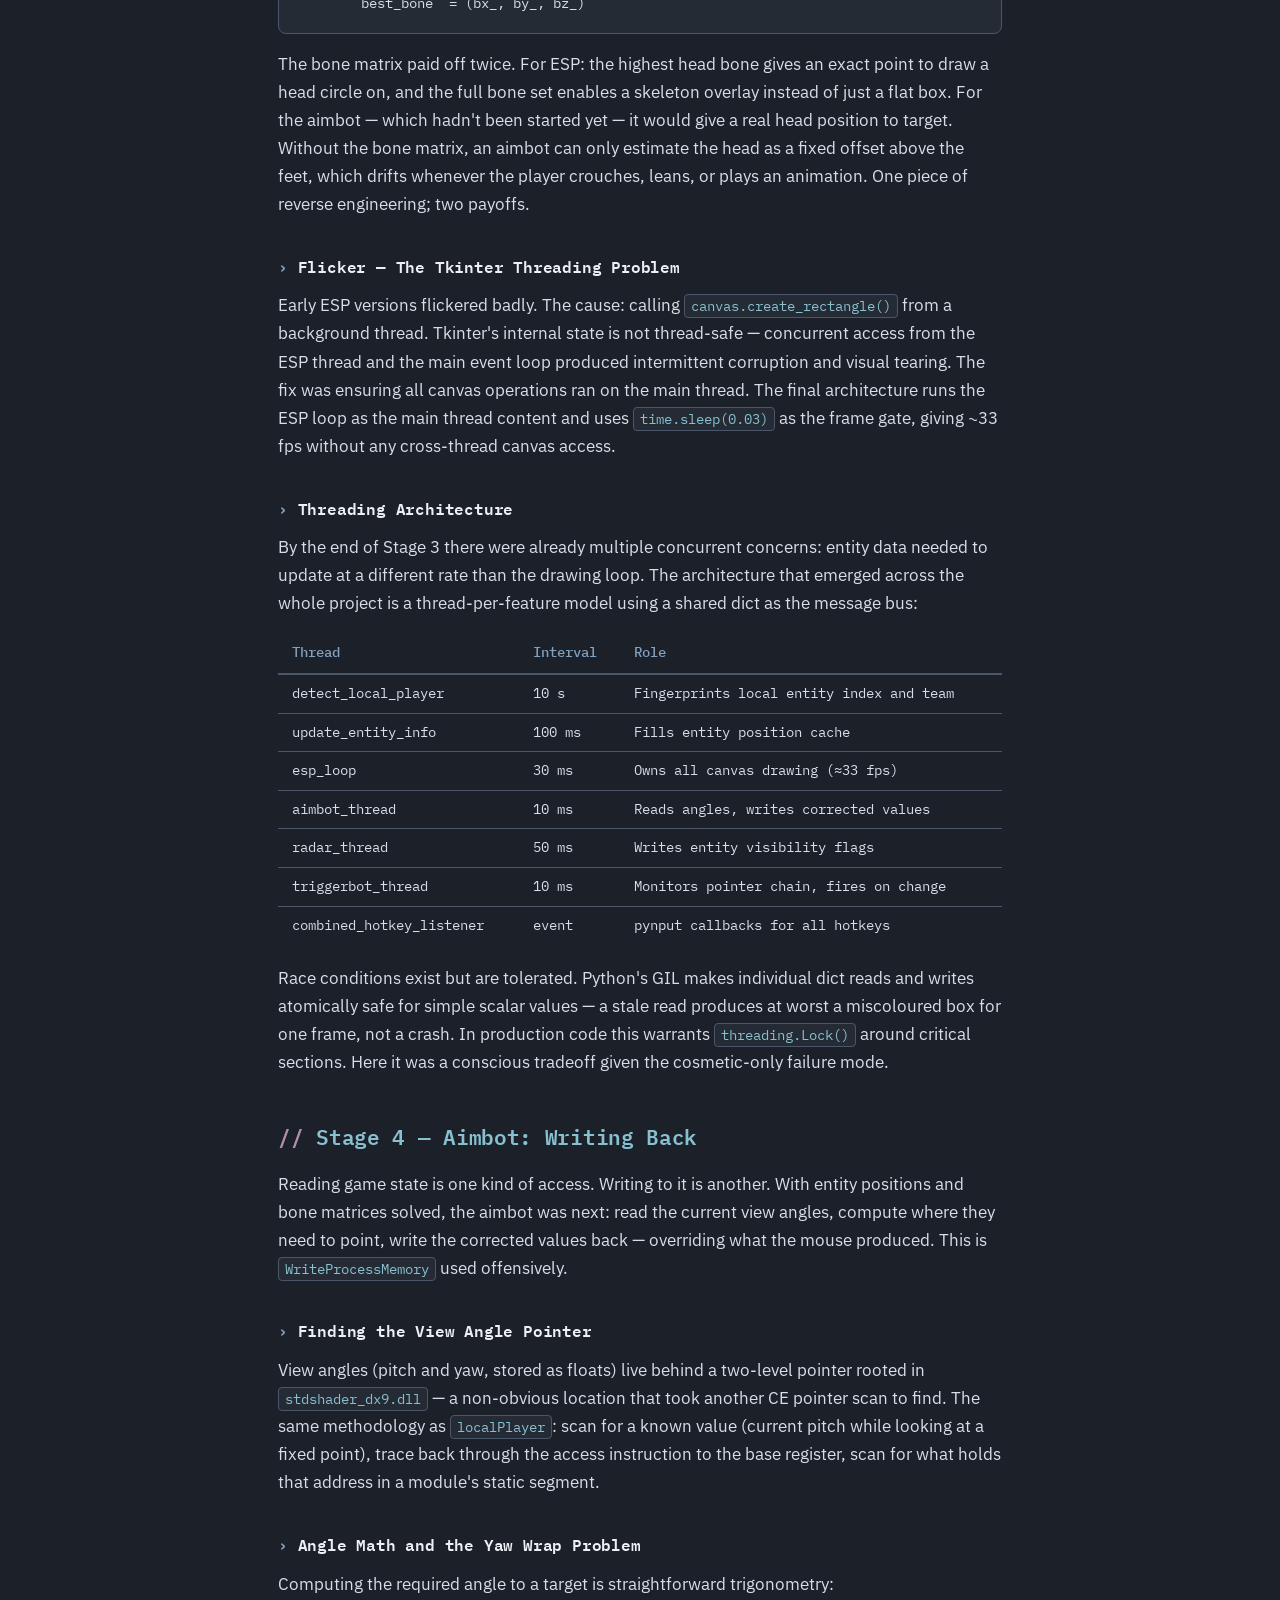
==== commit 26cfa484: "Add files via upload" ====
--- a/projects/game-internals.html
+++ b/projects/game-internals.html
@@ -571,7 +571,7 @@
         best_bone  = (bx_, by_, bz_)</pre>
     <p>The bone matrix paid off twice. For ESP: the highest head bone gives an exact point to
       draw a head circle on, and the full bone set enables a skeleton overlay instead of just a
-      flat box. For the aimbot  it gives a real head
+      flat box. For the aimbot — which hadn't been started yet — it would give a real head
       position to target. Without the bone matrix, an aimbot can only estimate the head as a
       fixed offset above the feet, which drifts whenever the player crouches, leans, or plays
       an animation. One piece of reverse engineering; two payoffs.</p>
@@ -746,13 +746,12 @@
       is brittleness: the pointer chain breaks on game updates and requires re-sourcing from
       Cheat Engine each time. The triggerbot hasn't had the same methodical hardening as the
       aimbot; it's a quick first pass that works but has known rough edges.</p>
-    <p>The 20ms pre-press delay and 50ms hold are humanisation constants. A zero-latency instant
-      click is a statistical anomaly — no human reaction time is that fast. Anti-cheat systems
-      that maintain timing histograms of click events will flag inputs outside the
-      human-achievable minimum latency. Understanding that detection surface is part of what
-      this stage teaches: not just how to fire, but what the defender is measuring. The delays
-      were a recent addition; before them the triggerbot produced machine-speed inputs that
-      would have been trivially detectable.</p>
+    <p>A zero-latency instant click is a statistical anomaly — no human reaction time is that
+      fast. Anti-cheat systems that maintain timing histograms of click events will flag inputs
+      outside the human-achievable minimum latency. A slider in the GUI exposes this directly:
+      the delay is tunable from 0 to 250ms at runtime, making the tradeoff between
+      responsiveness and detectability something you have to actively reason about rather than
+      a hardcoded constant someone else chose.</p>
 
     <!-- ============================================================ -->
     <h2>How This Maps to Security Research</h2>
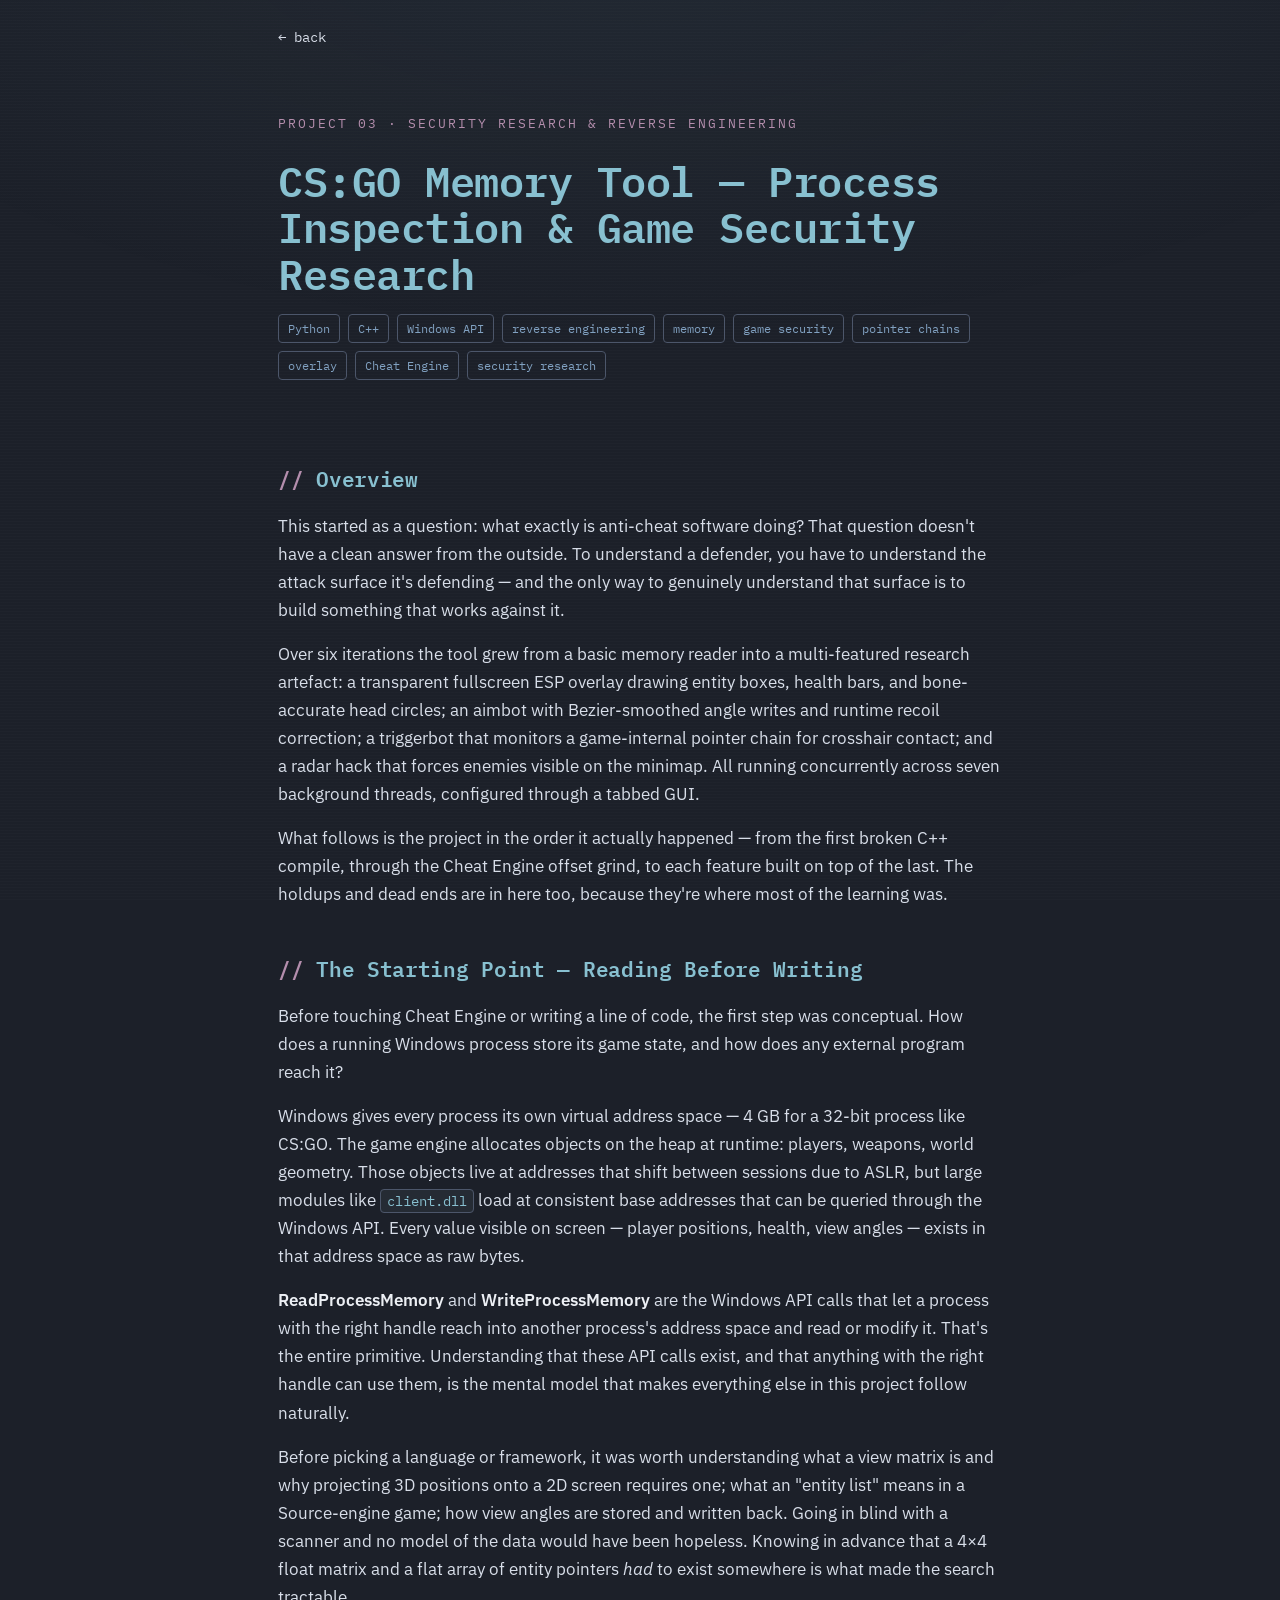
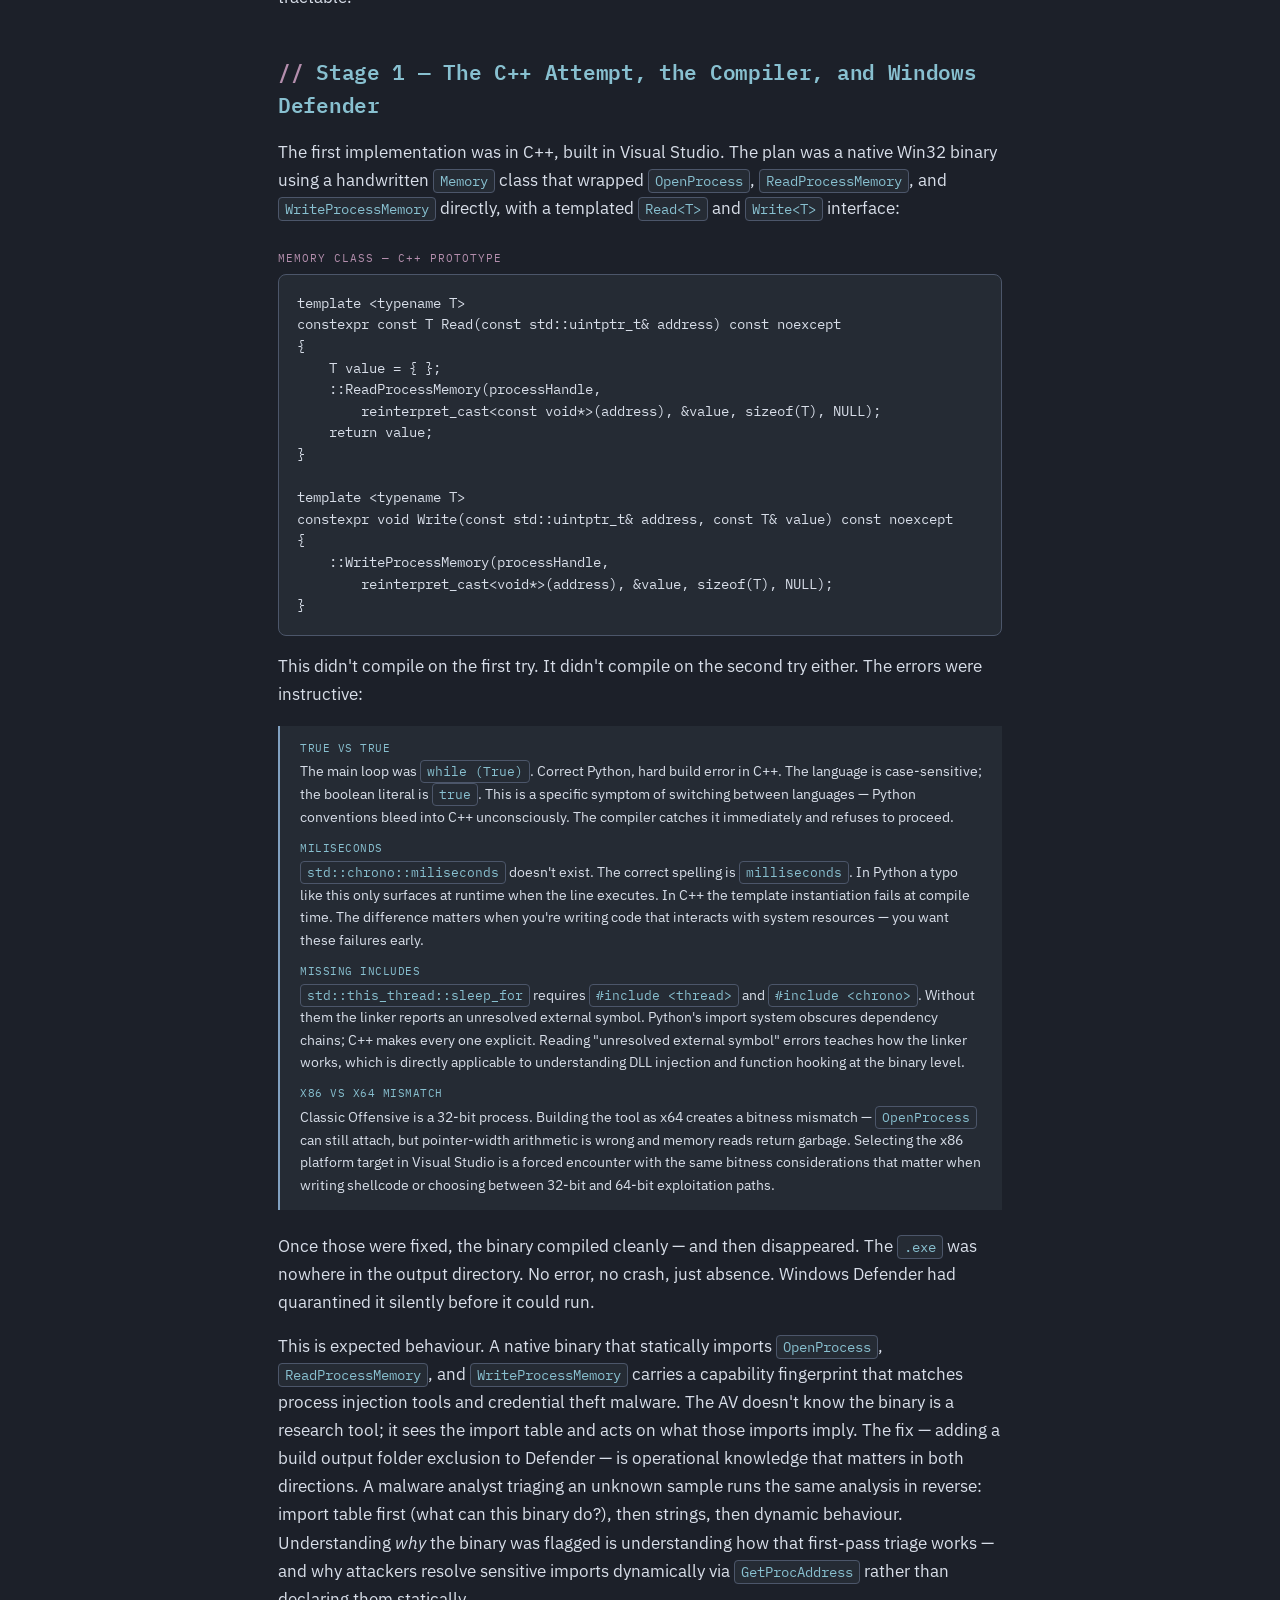
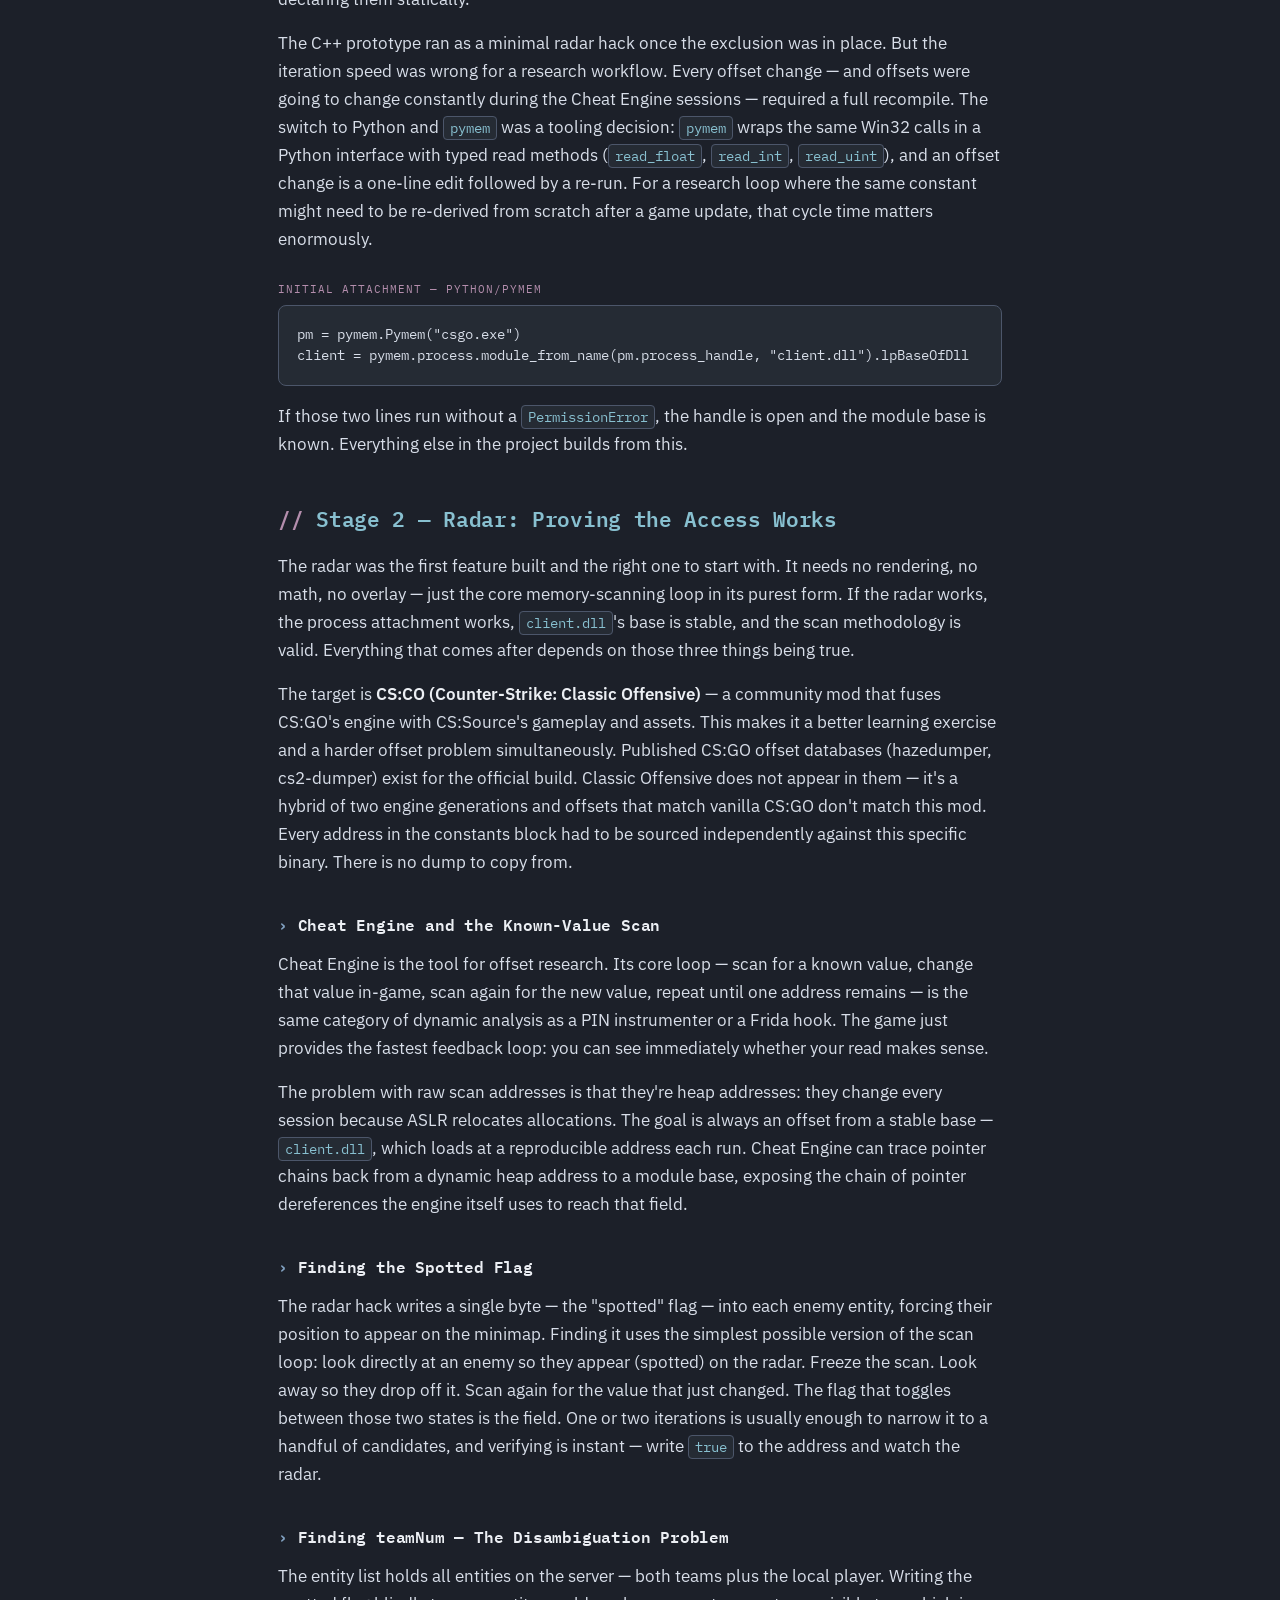
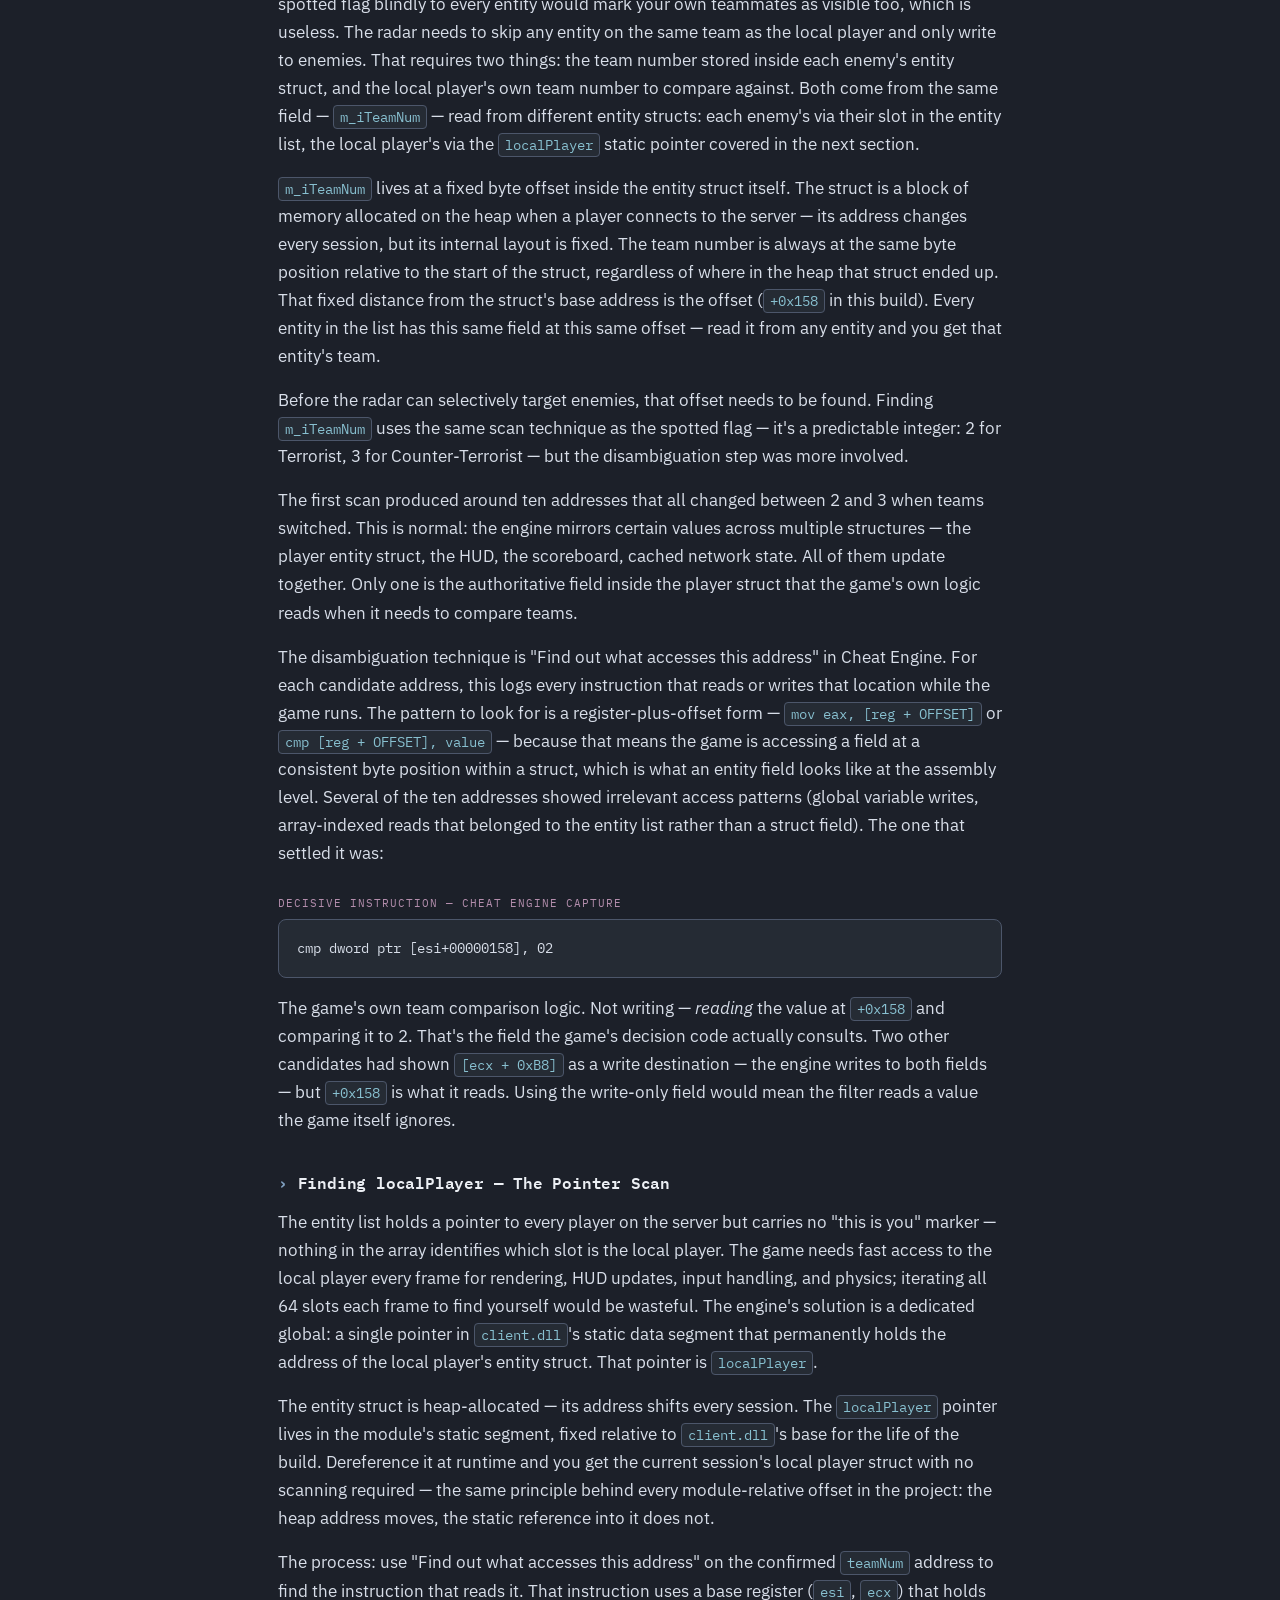
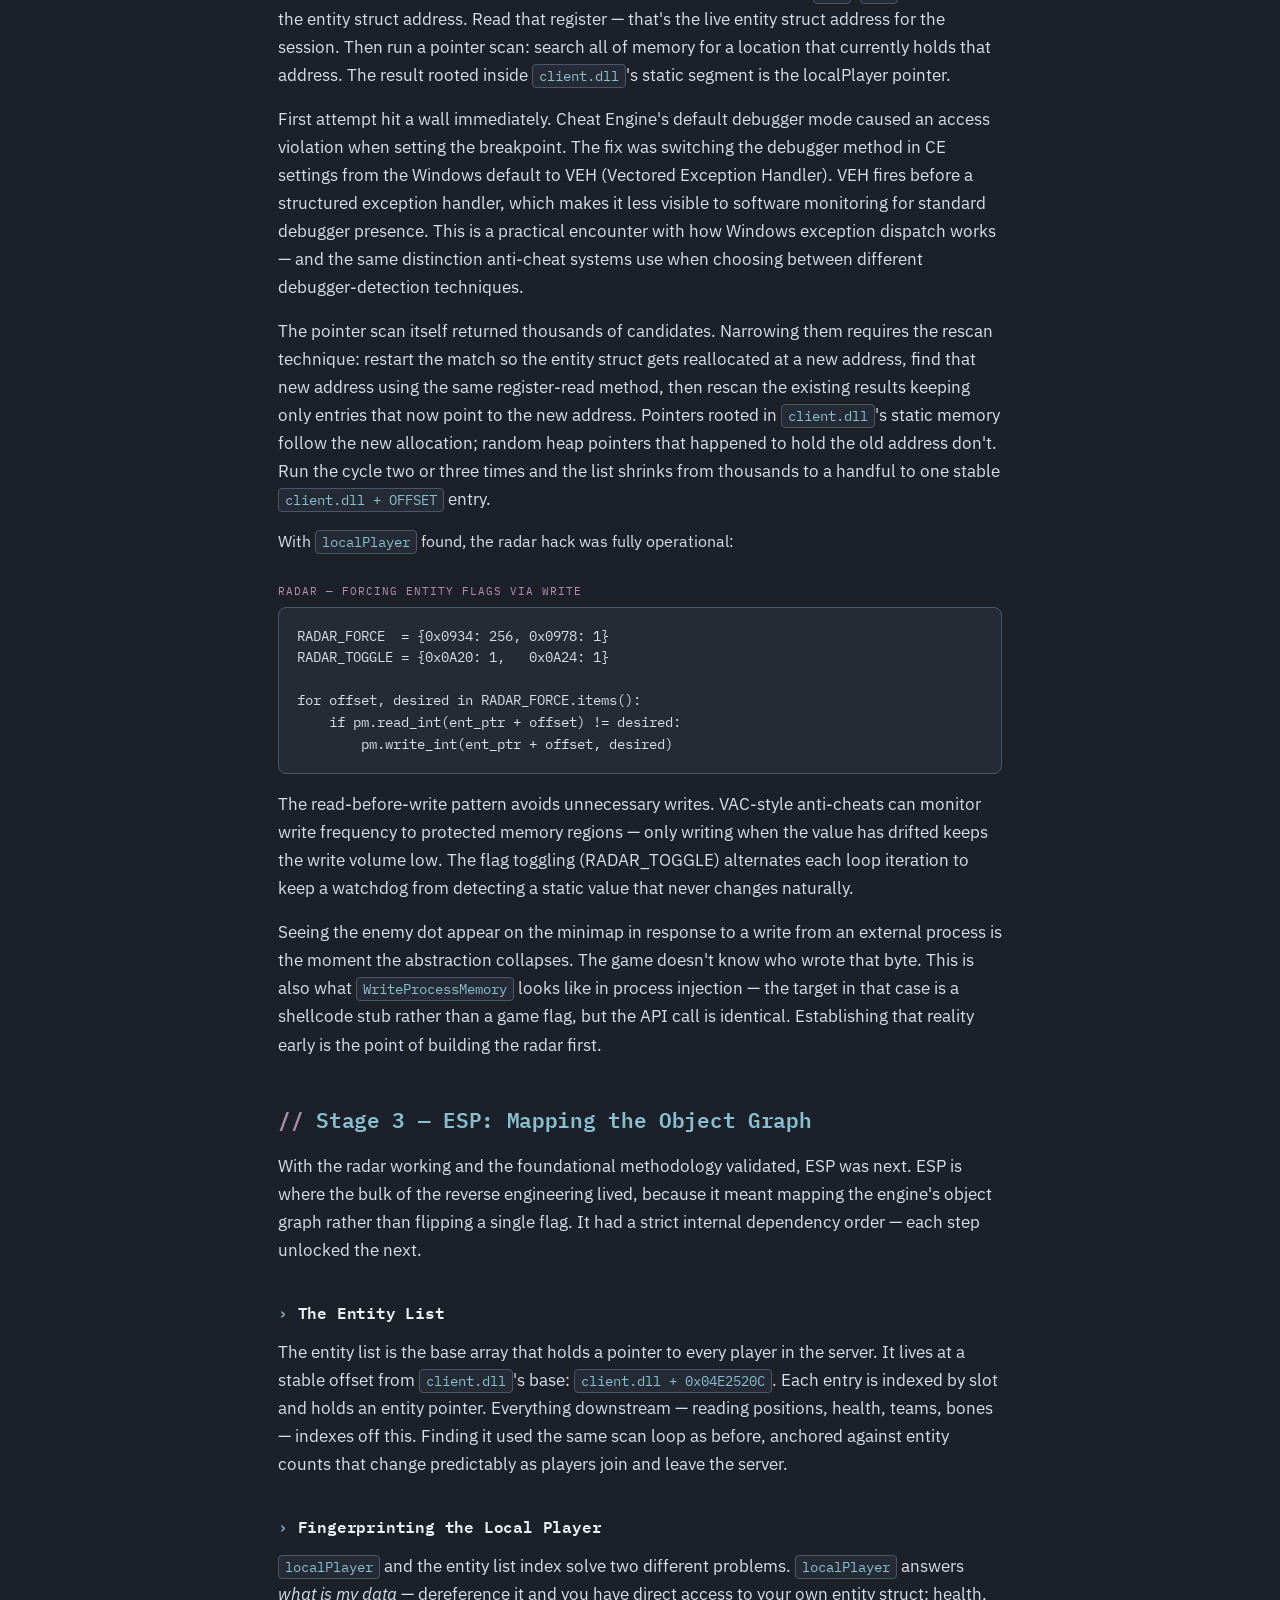
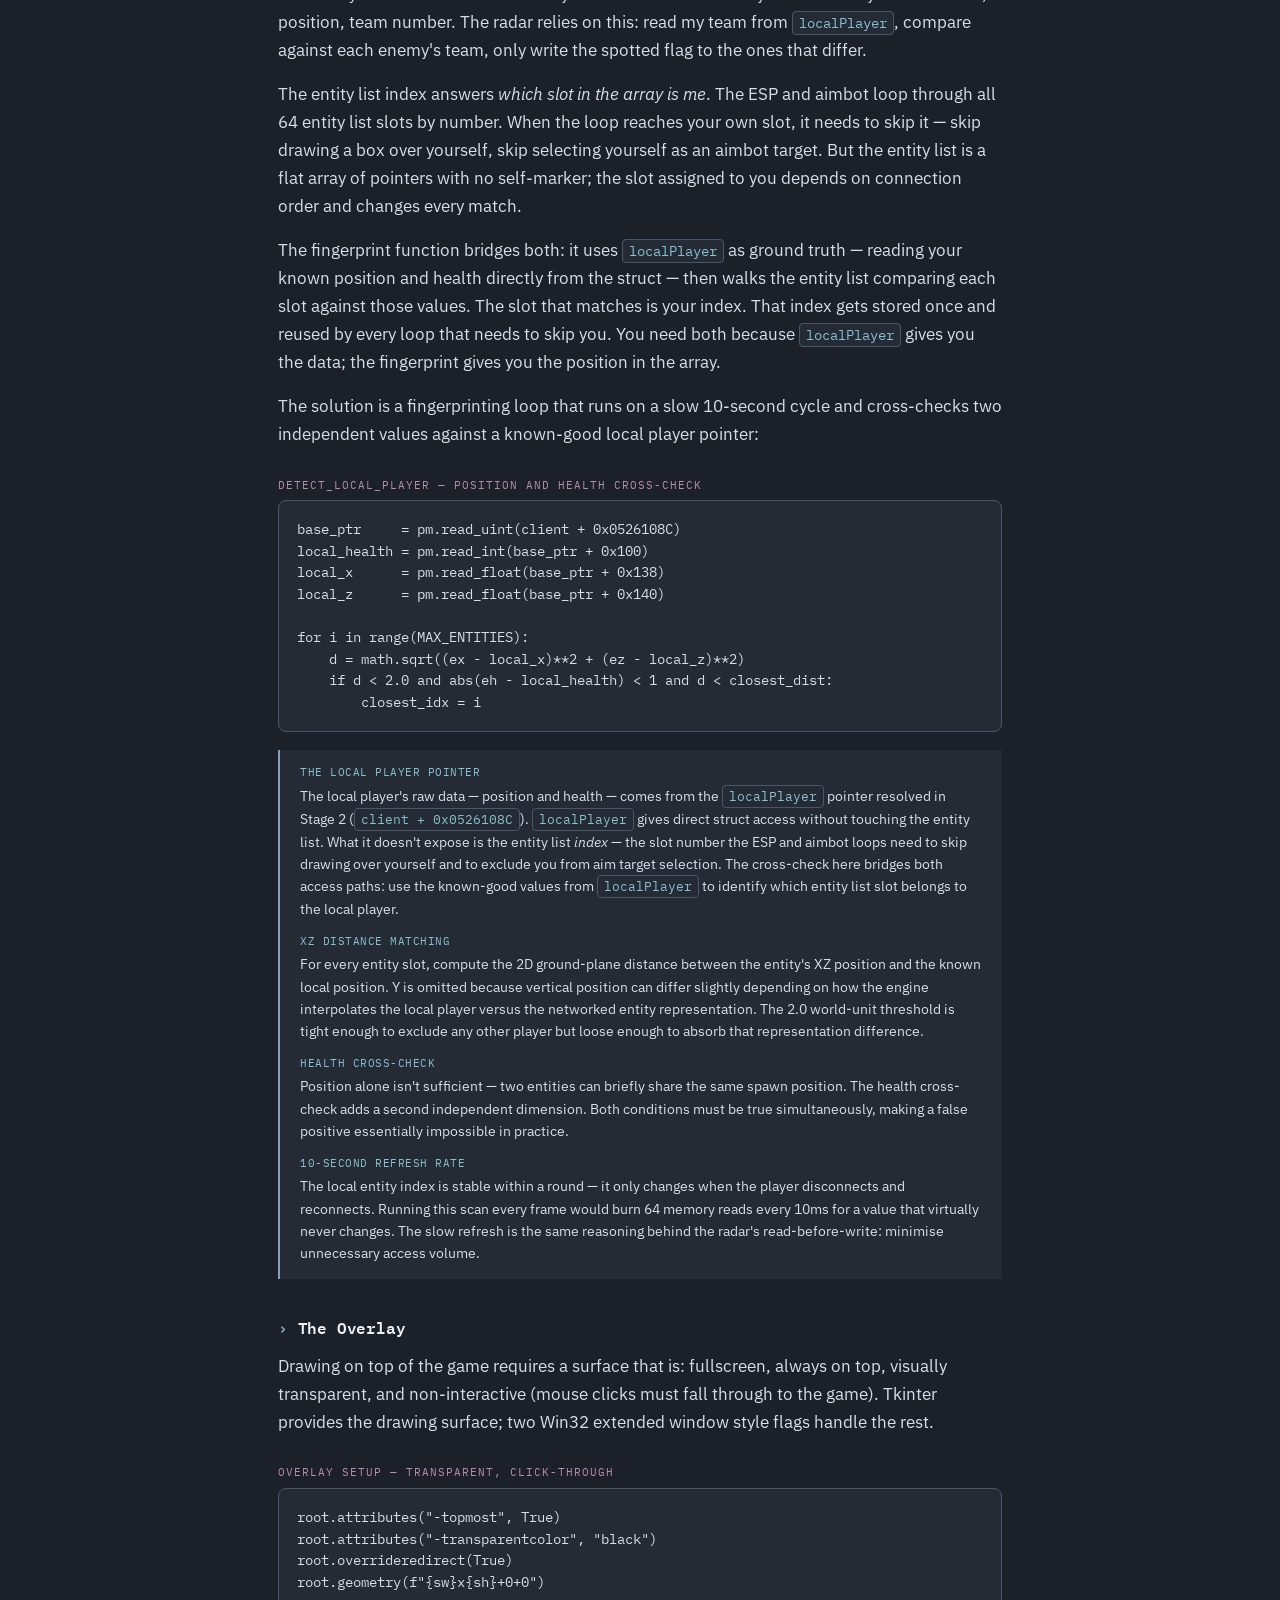
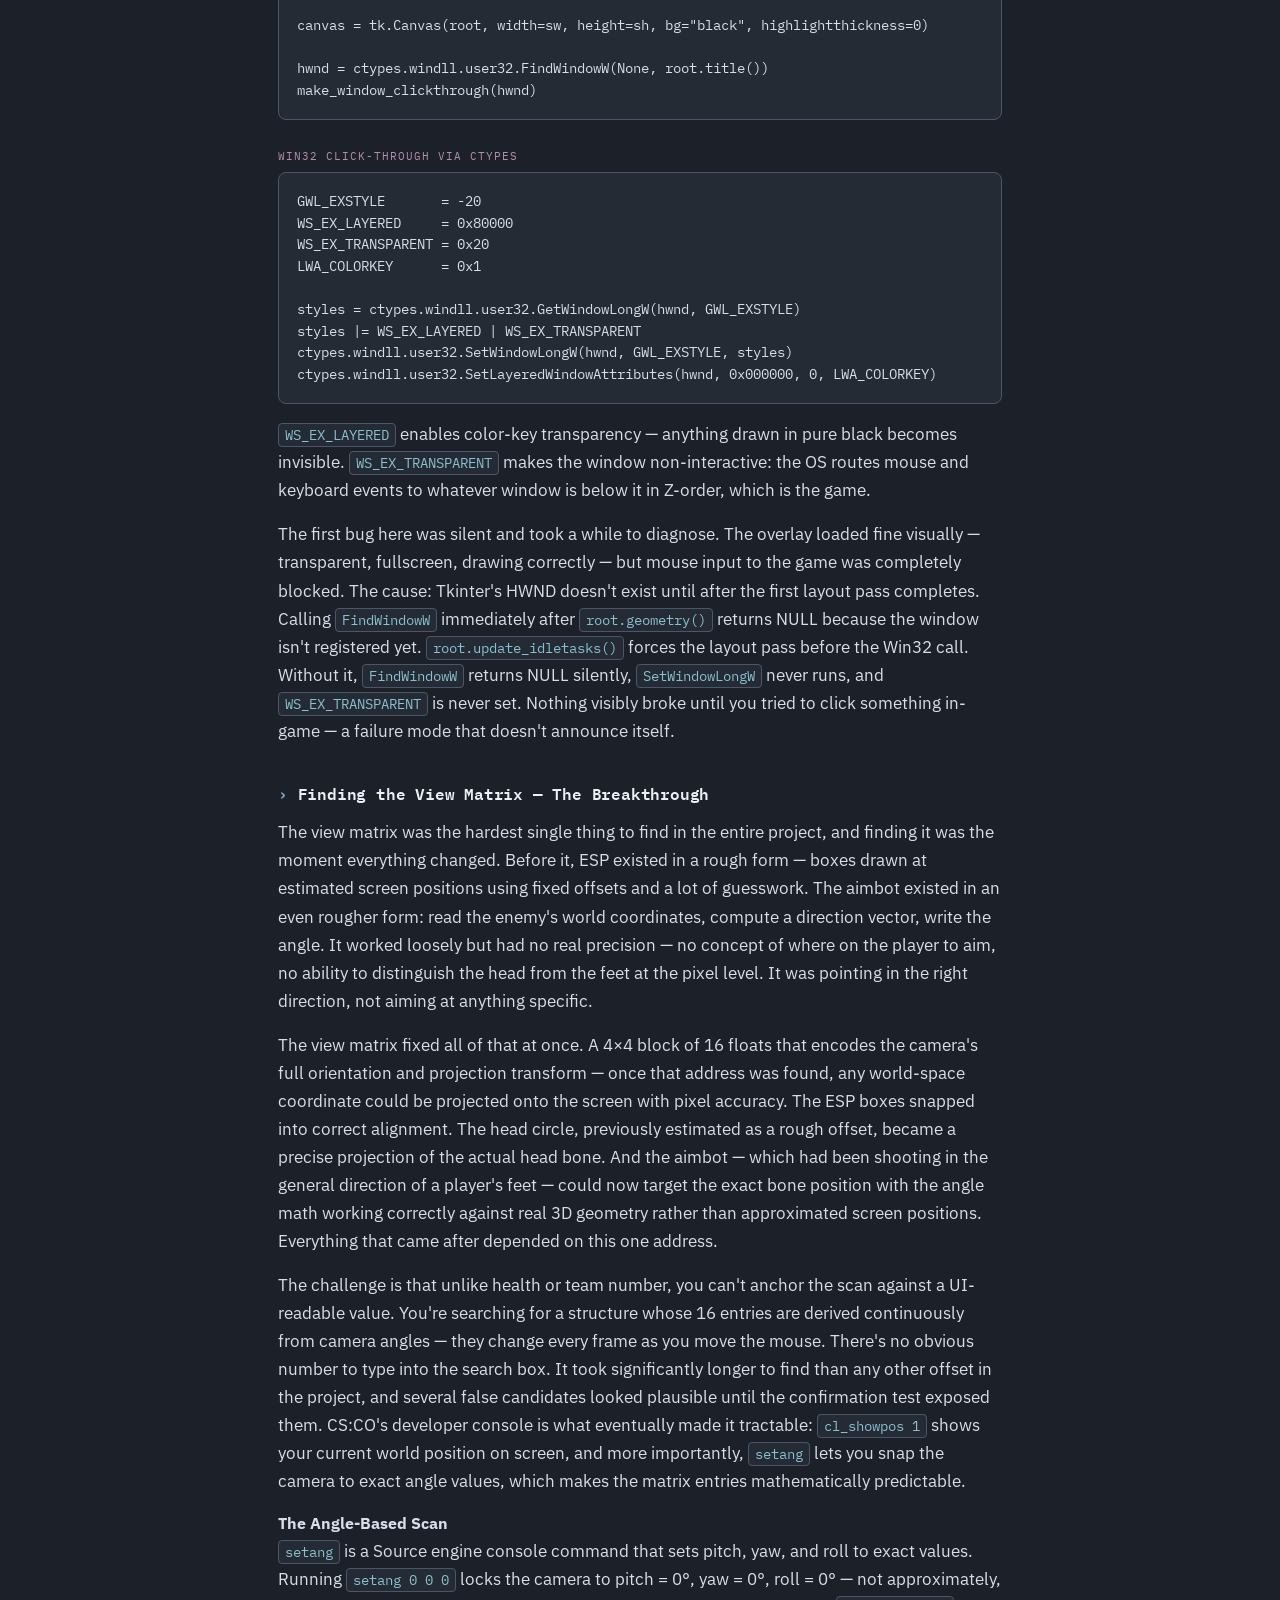
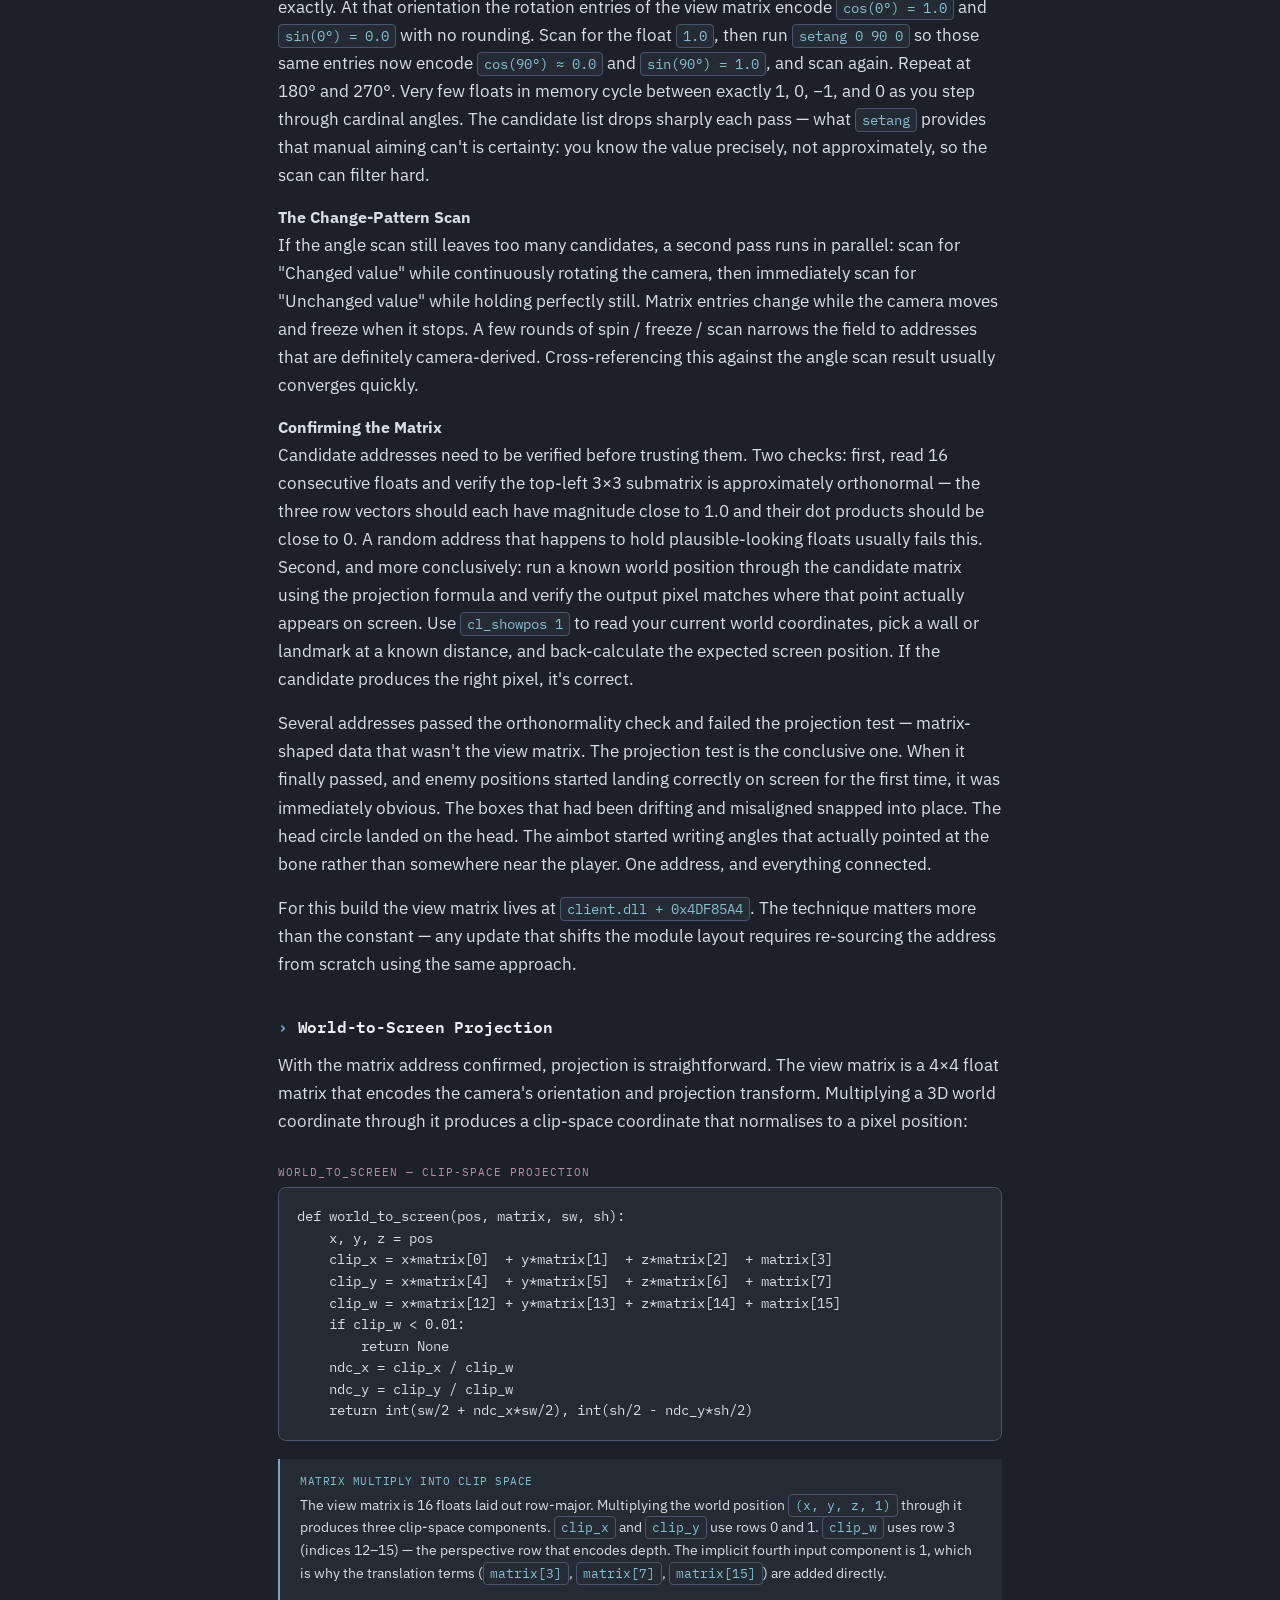
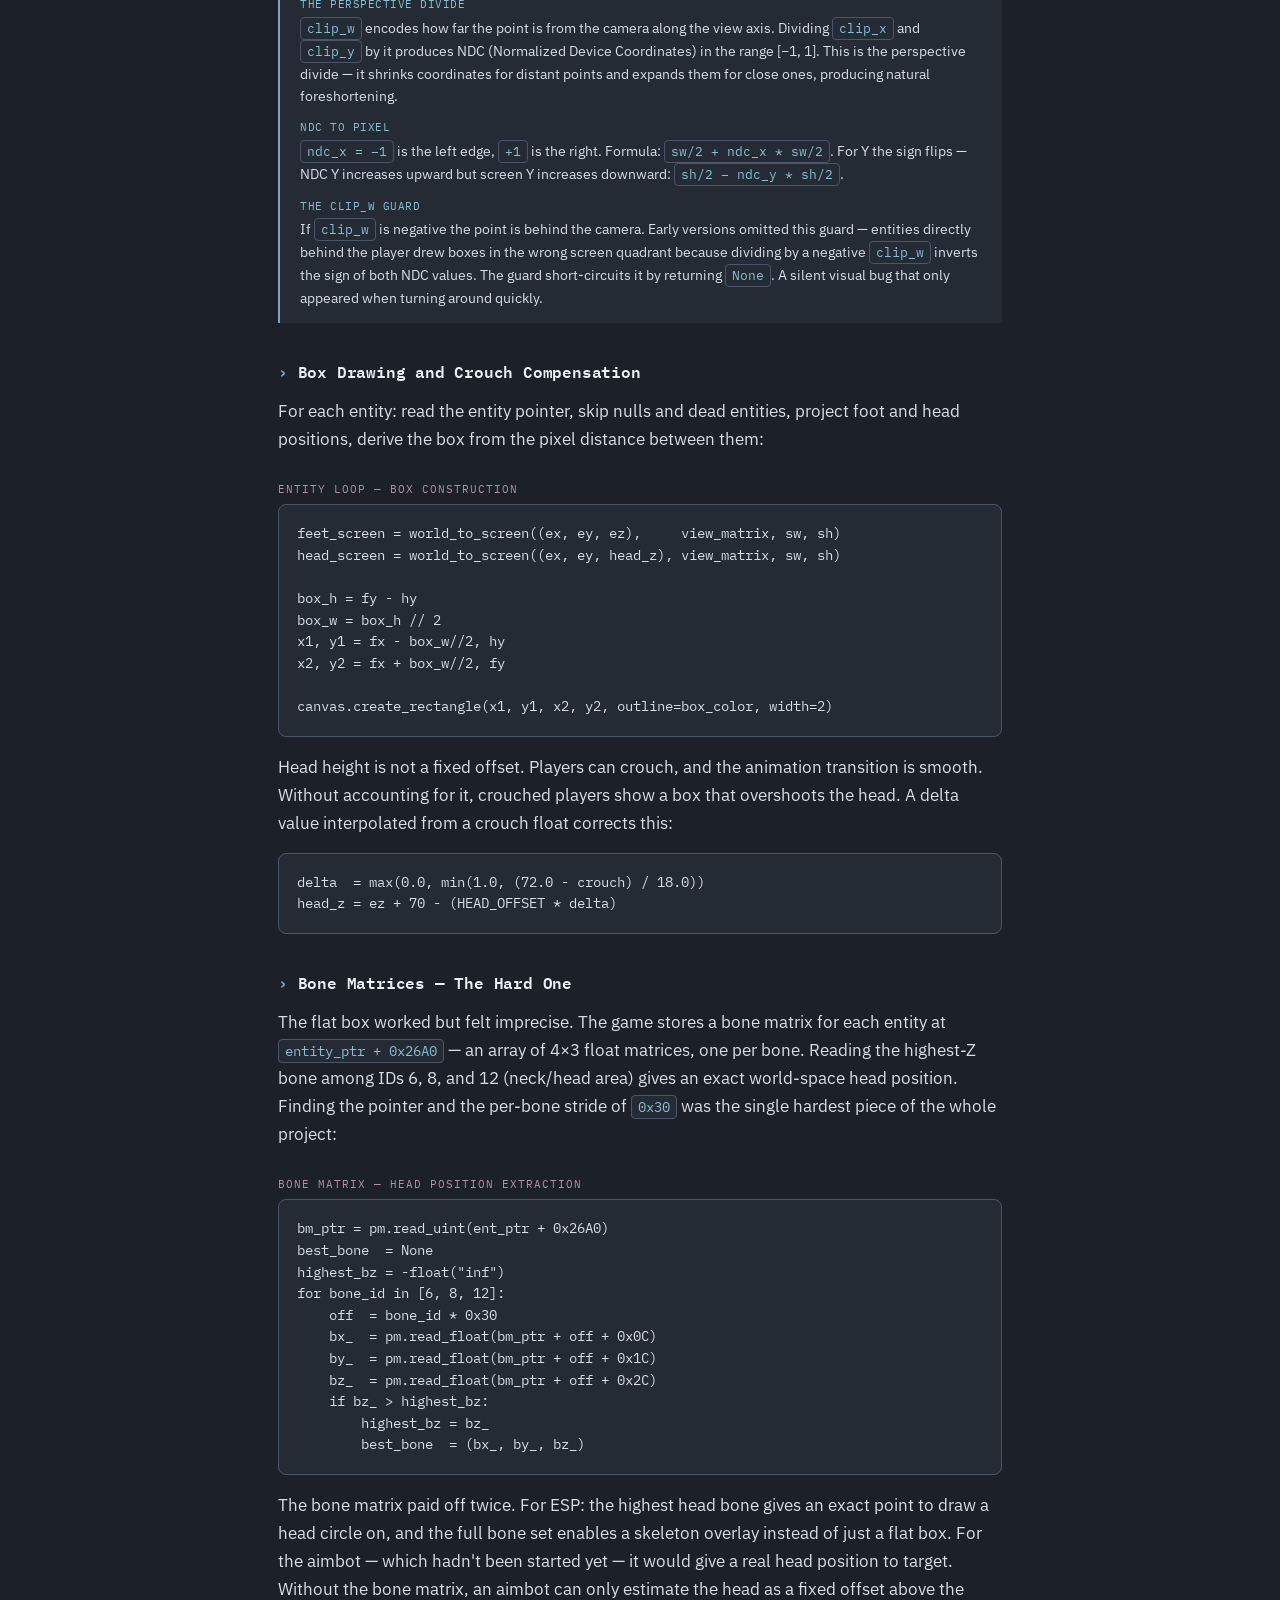
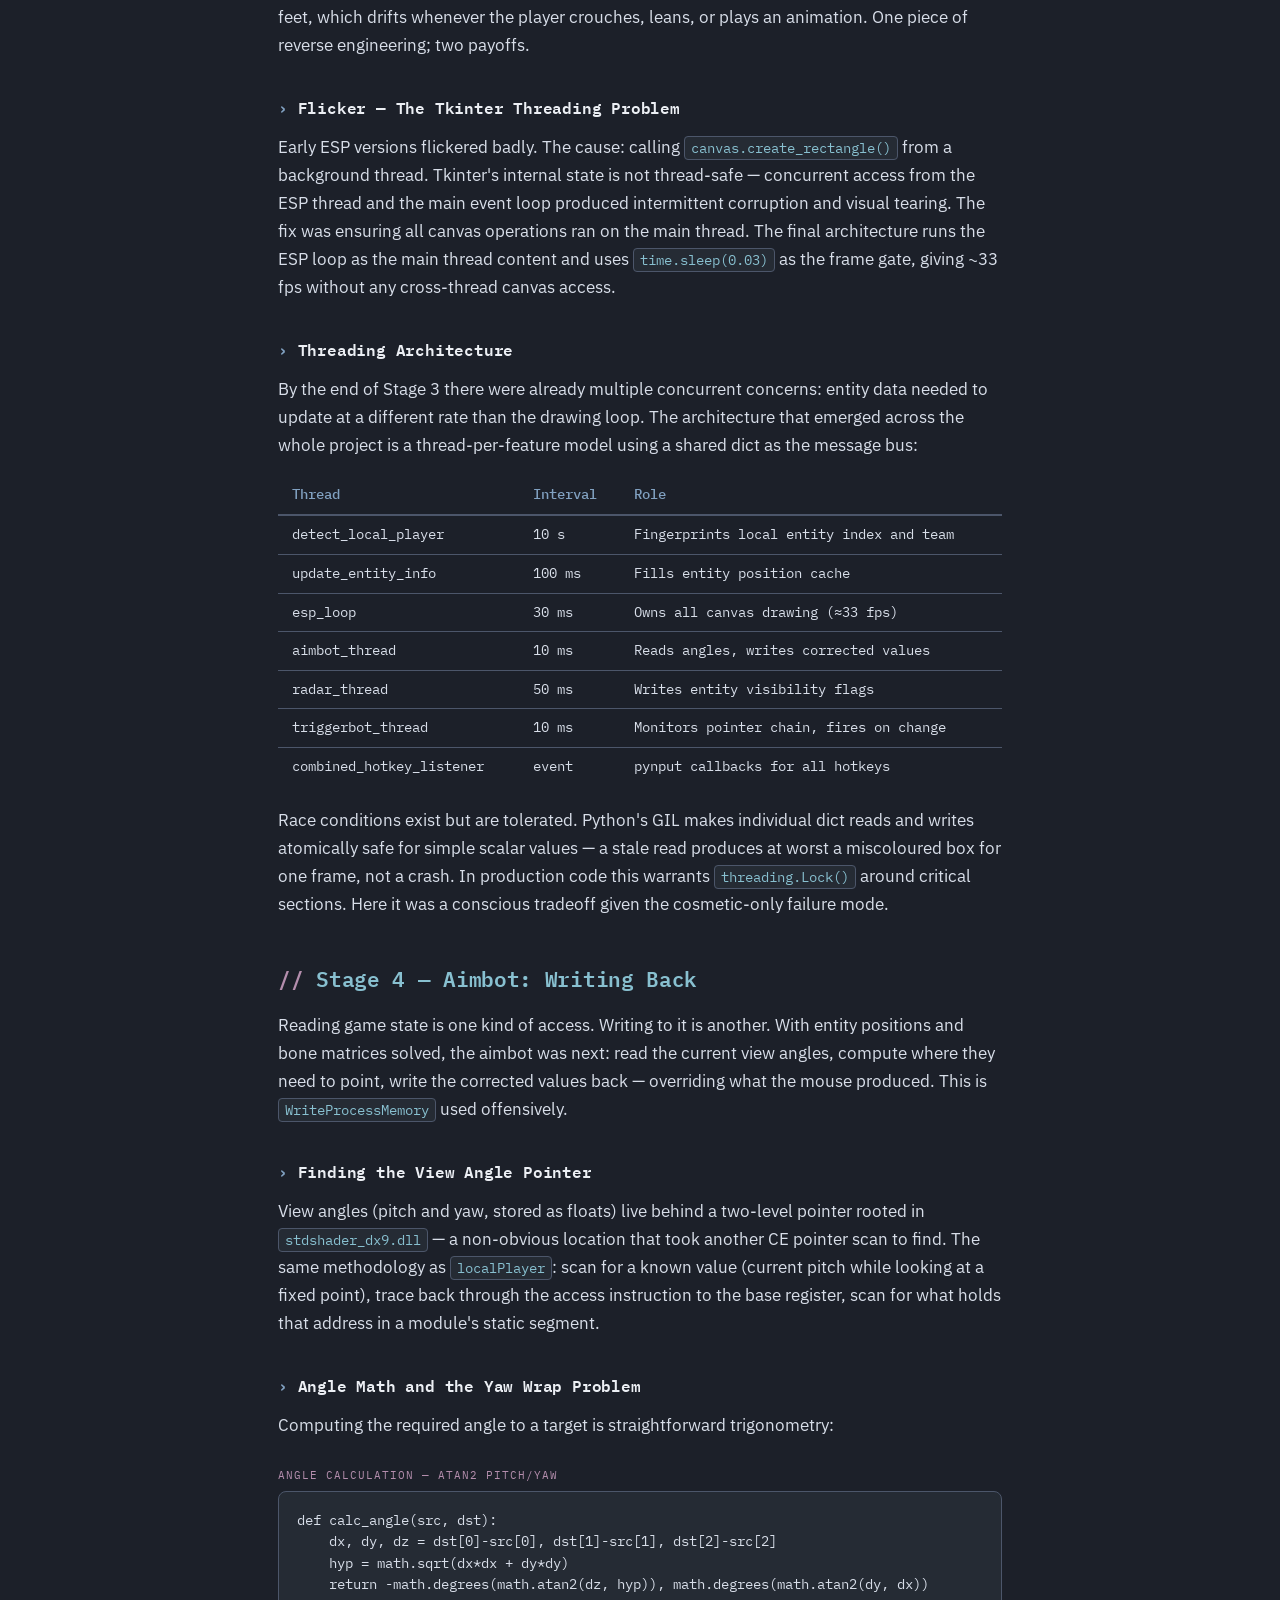
==== commit c236382f: "Update game-internals.html" ====
--- a/projects/game-internals.html
+++ b/projects/game-internals.html
@@ -288,12 +288,7 @@
       keeping only entries that now point to the new address. Pointers rooted in
       <code>client.dll</code>'s static memory follow the new allocation; random heap pointers
       that happened to hold the old address don't. Run the cycle two or three times and the list
-      shrinks from thousands to a handful to one stable <code>client.dll + OFFSET</code> entry.</p>
-    <p>At one point the pointer scan window was accidentally closed before the rescan was done.
-      Cheat Engine saves a <code>.ptr</code> file when the scan is started, so the results can
-      be reopened from File → Open File — but if no save path was chosen, the work is gone and
-      the whole scan has to be repeated from the breakpoint step. That happened once. After that,
-      naming the save file before starting the scan became habit.</p>
+      shrinks from thousands to a handful to one stable <code>client.dll + OFFSET</code> entry.</p
     <p>With <code>localPlayer</code> found, the radar hack was fully operational:</p>
     <span class="label">radar — forcing entity flags via write</span>
     <pre>RADAR_FORCE  = {0x0934: 256, 0x0978: 1}
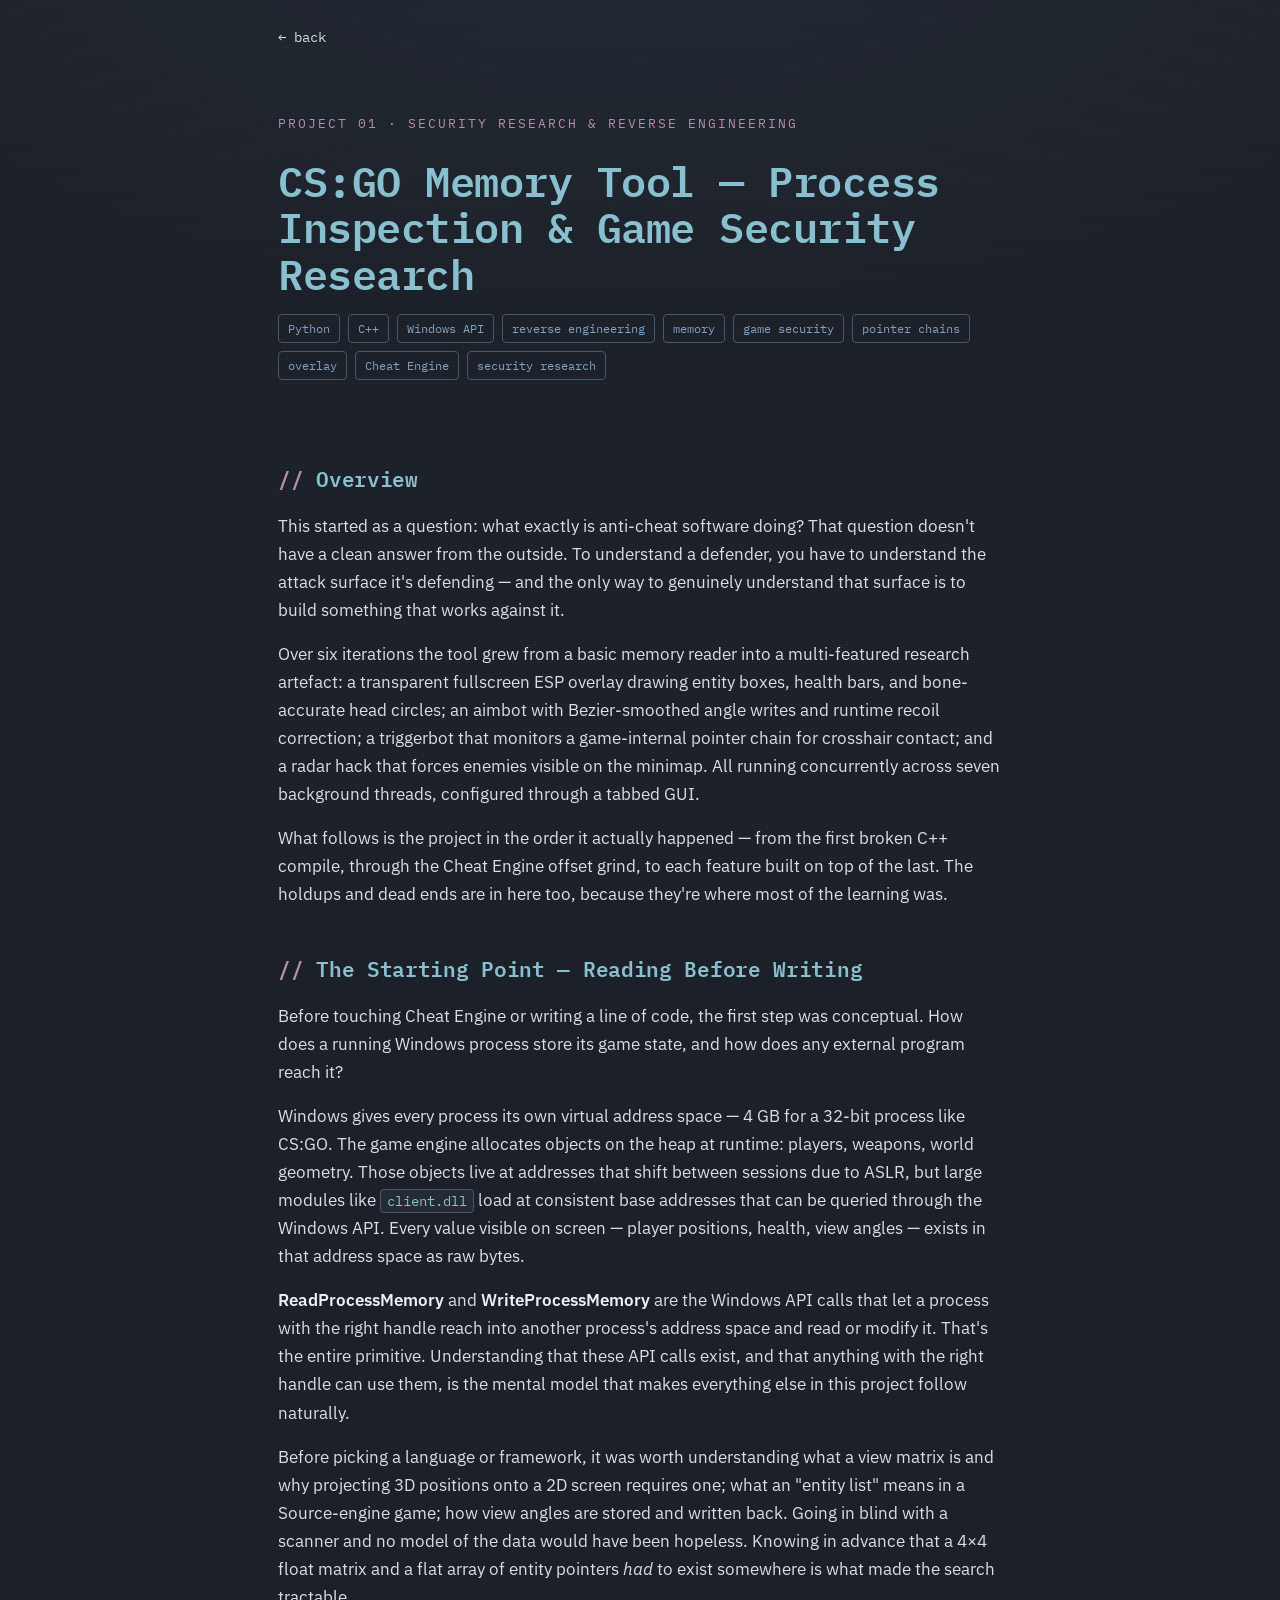
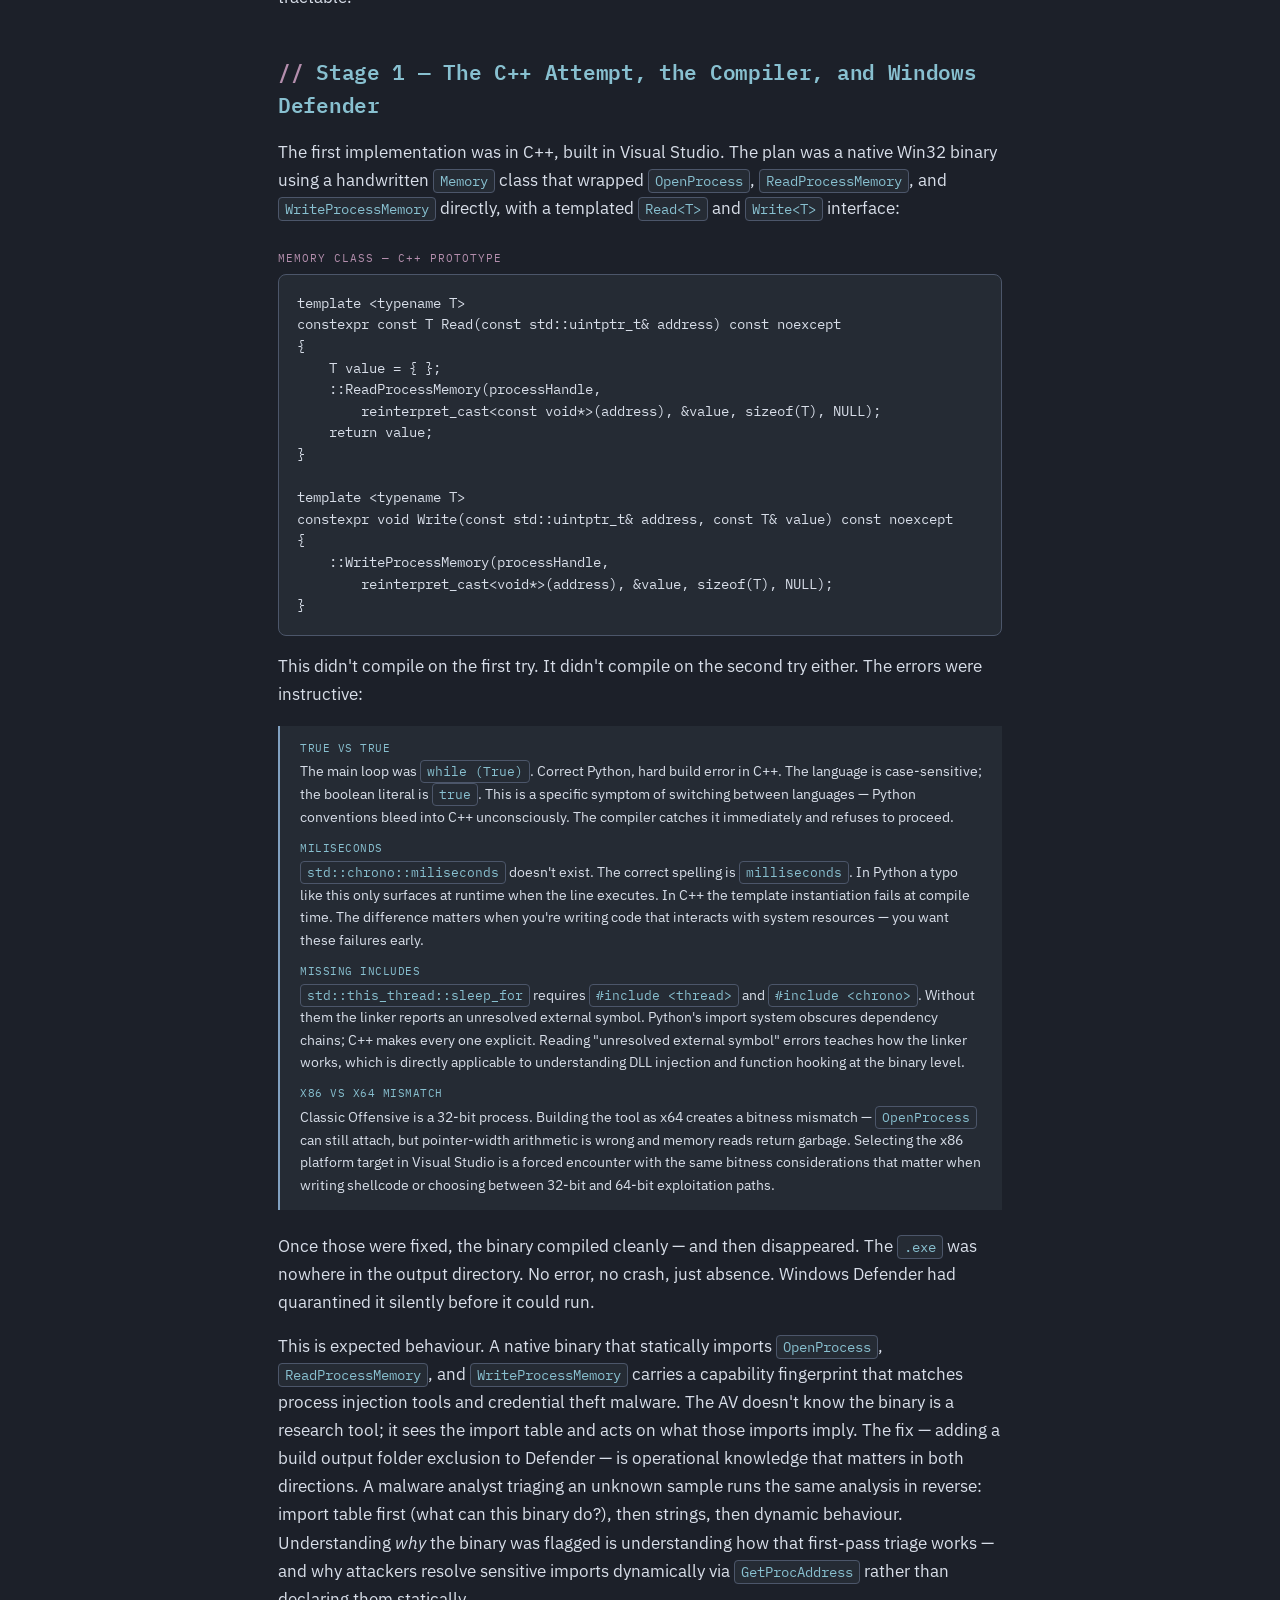
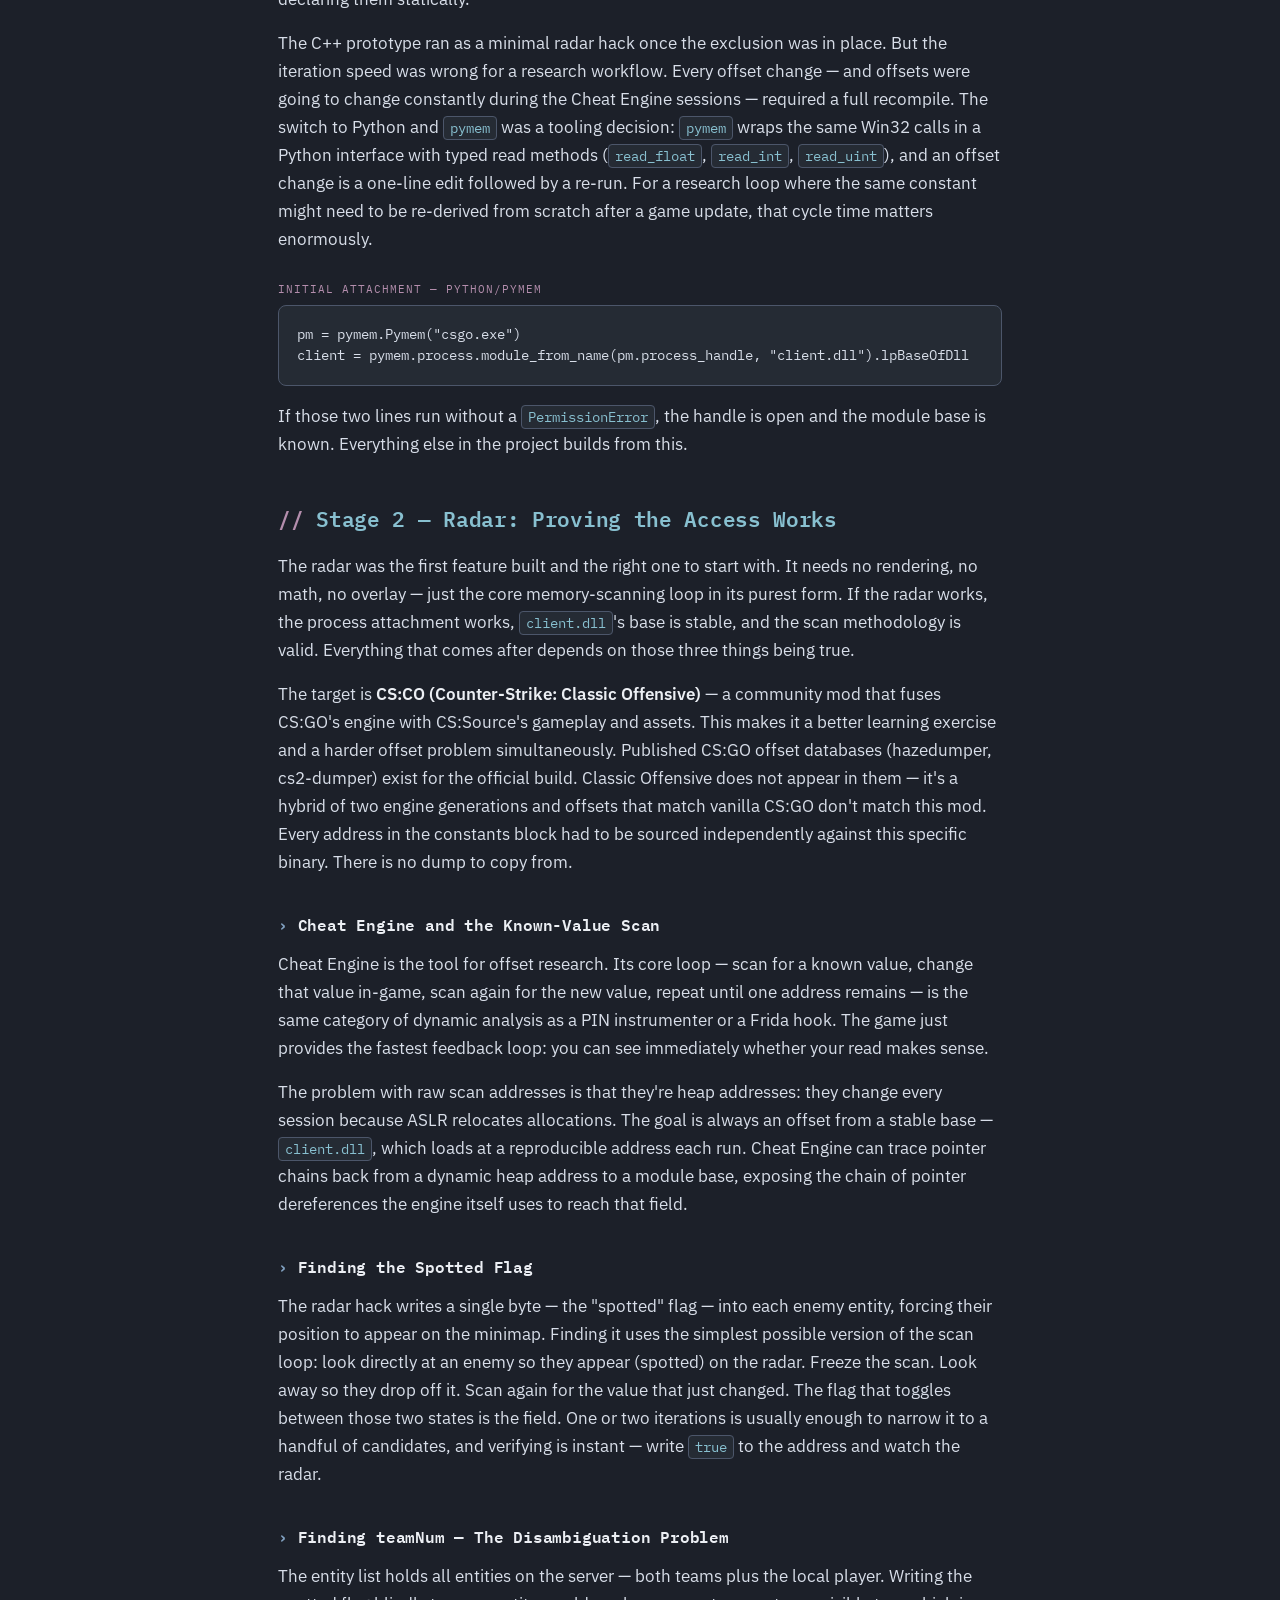
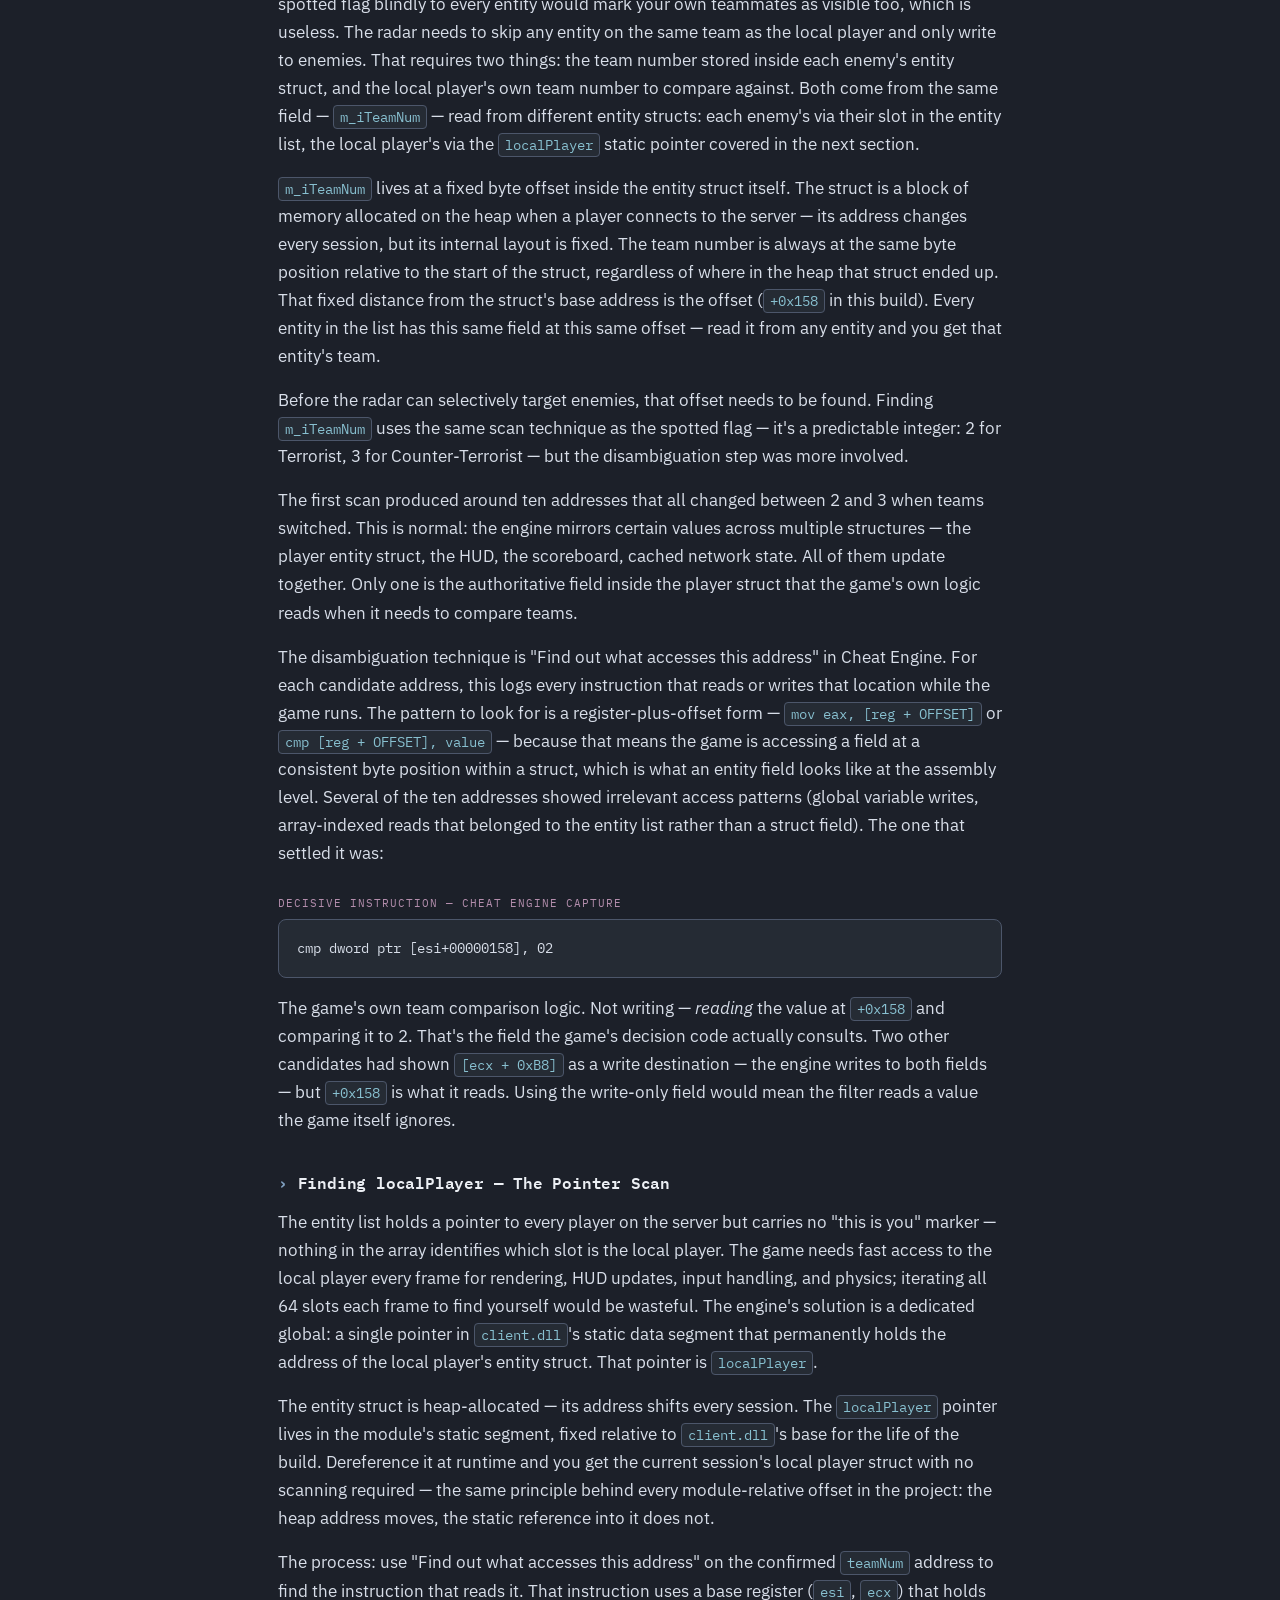
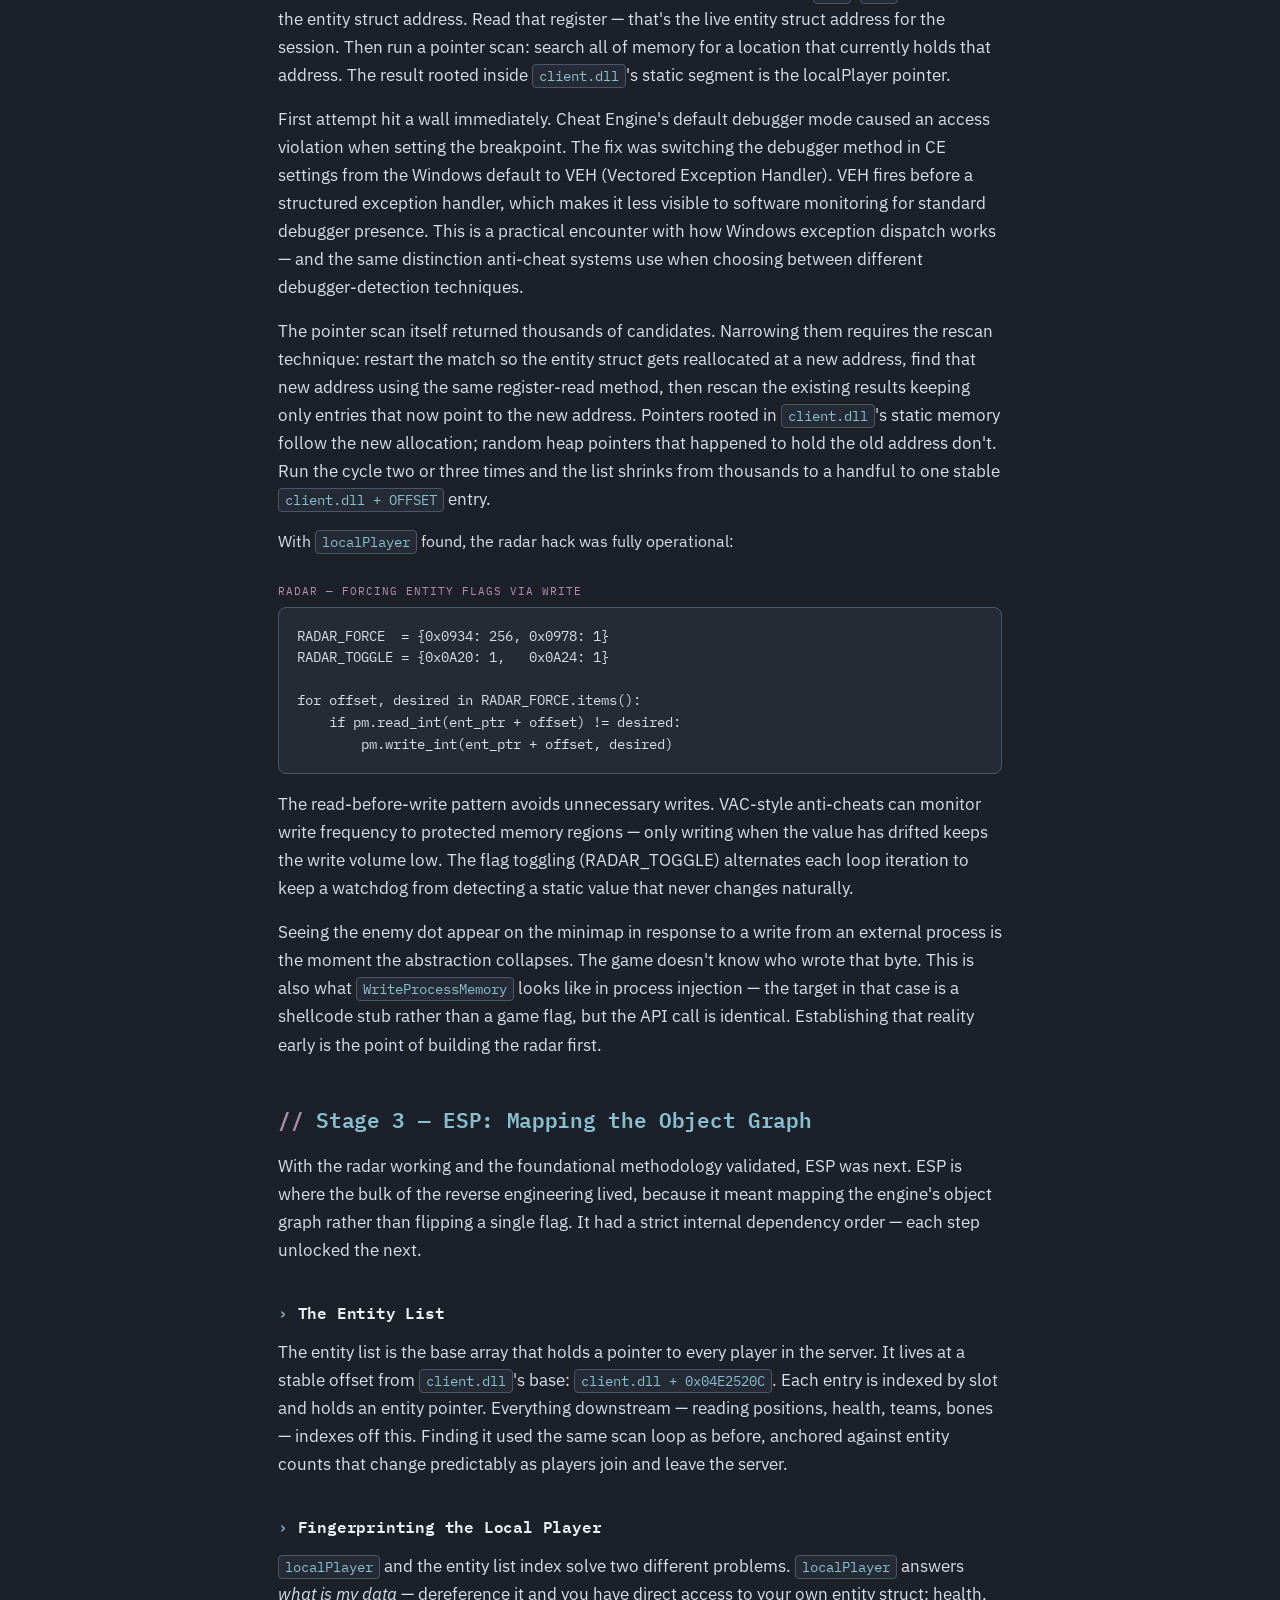
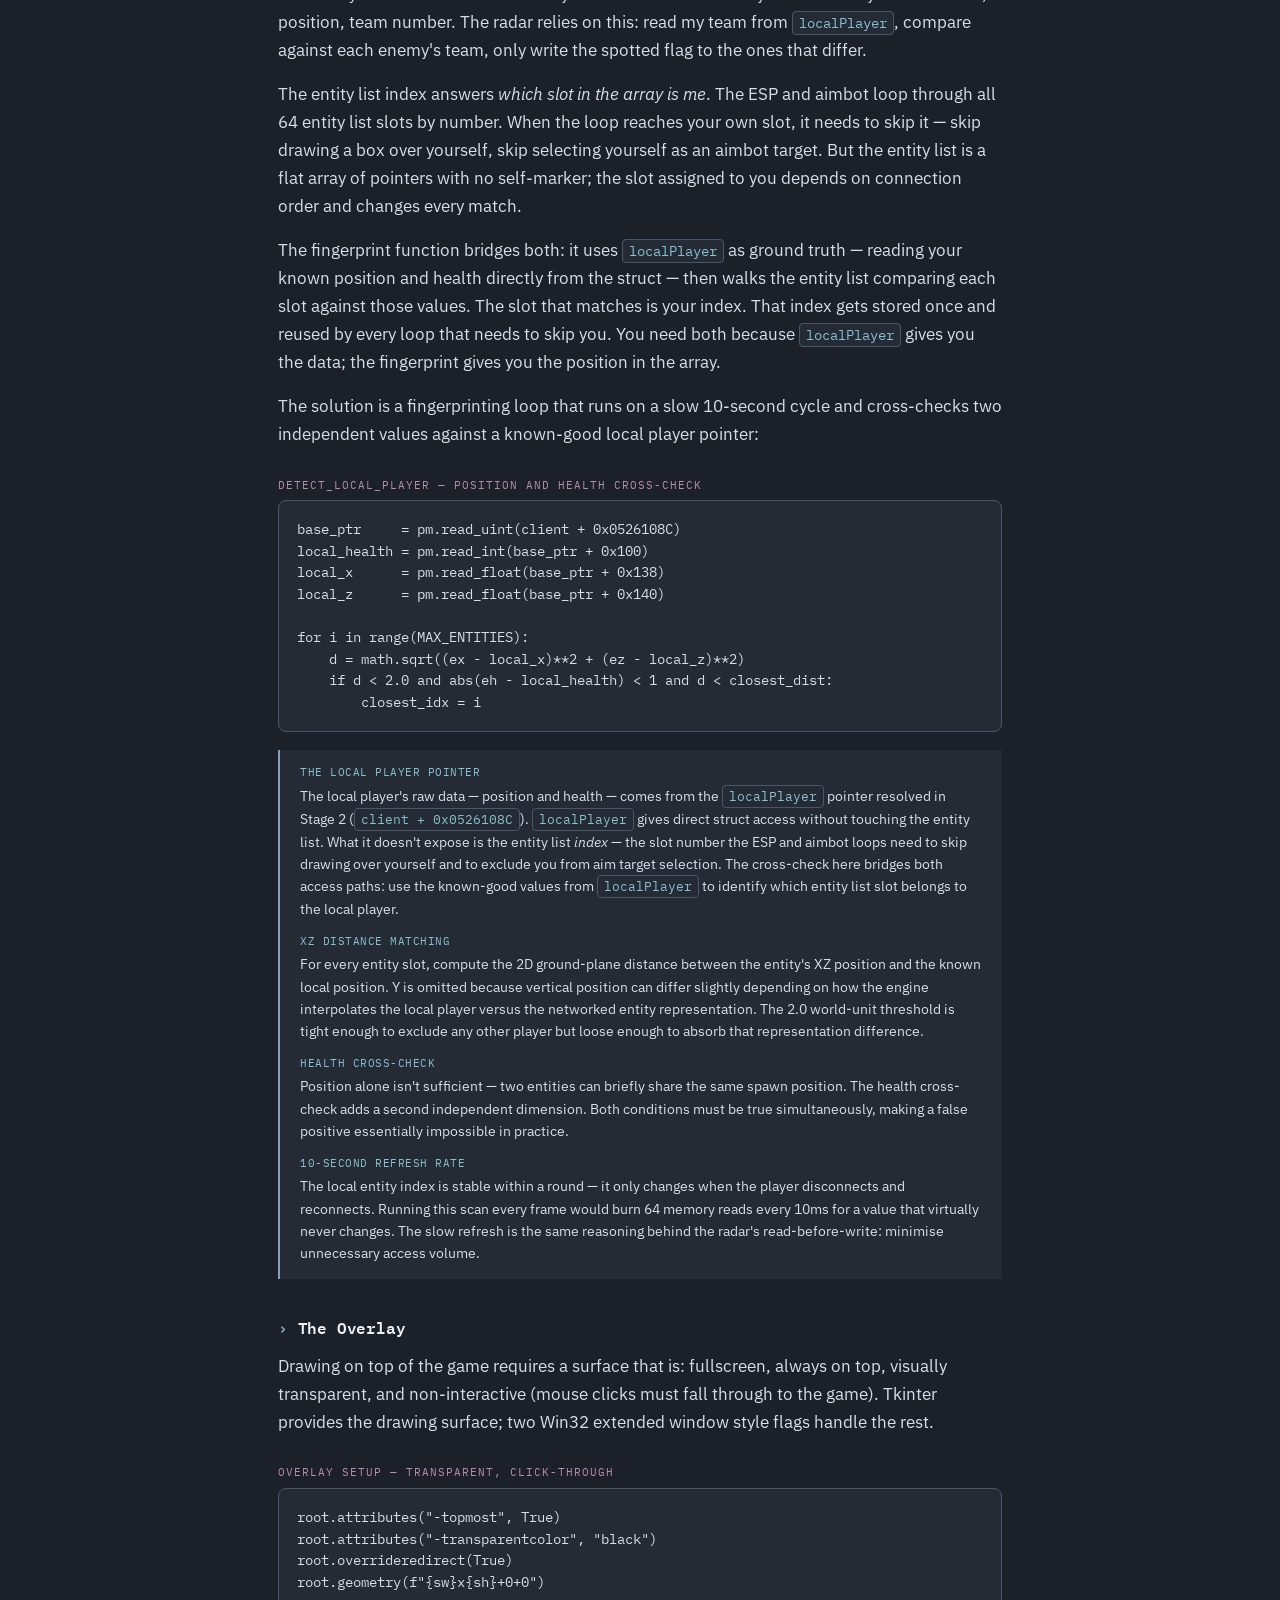
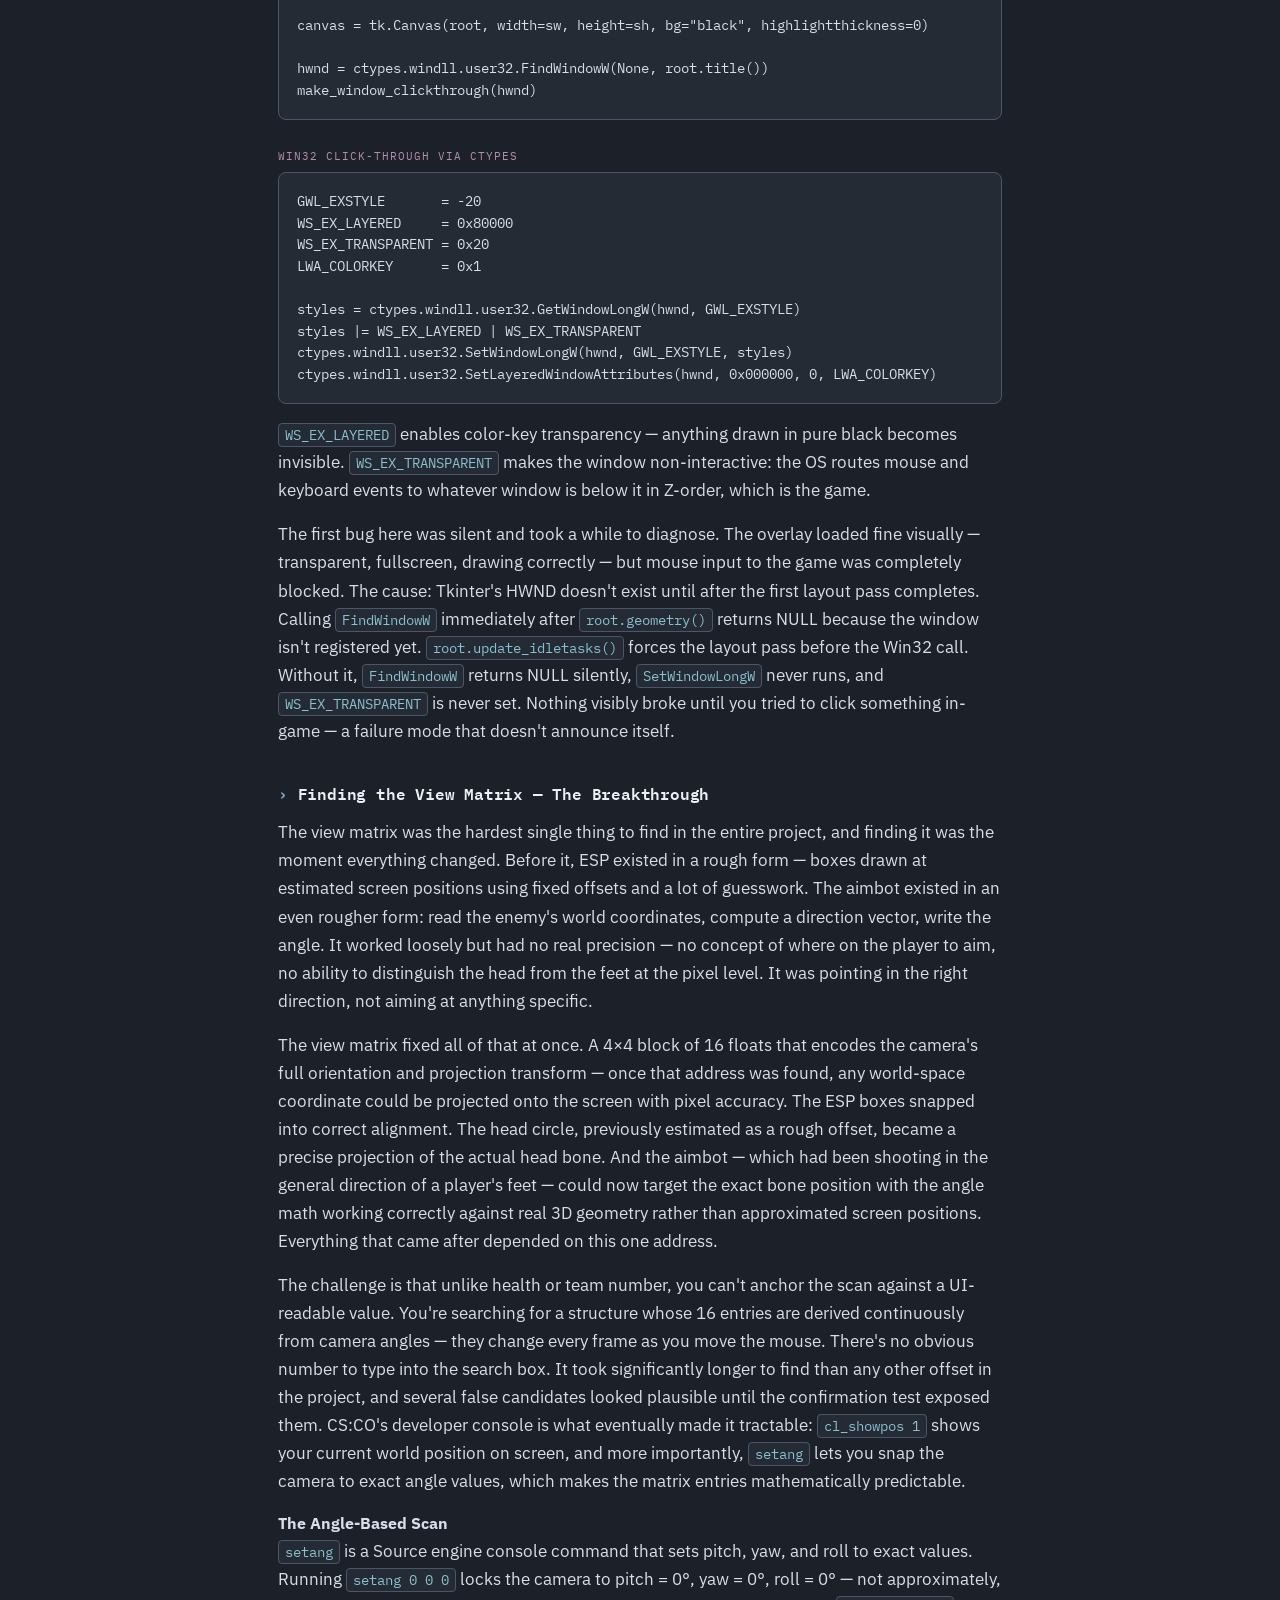
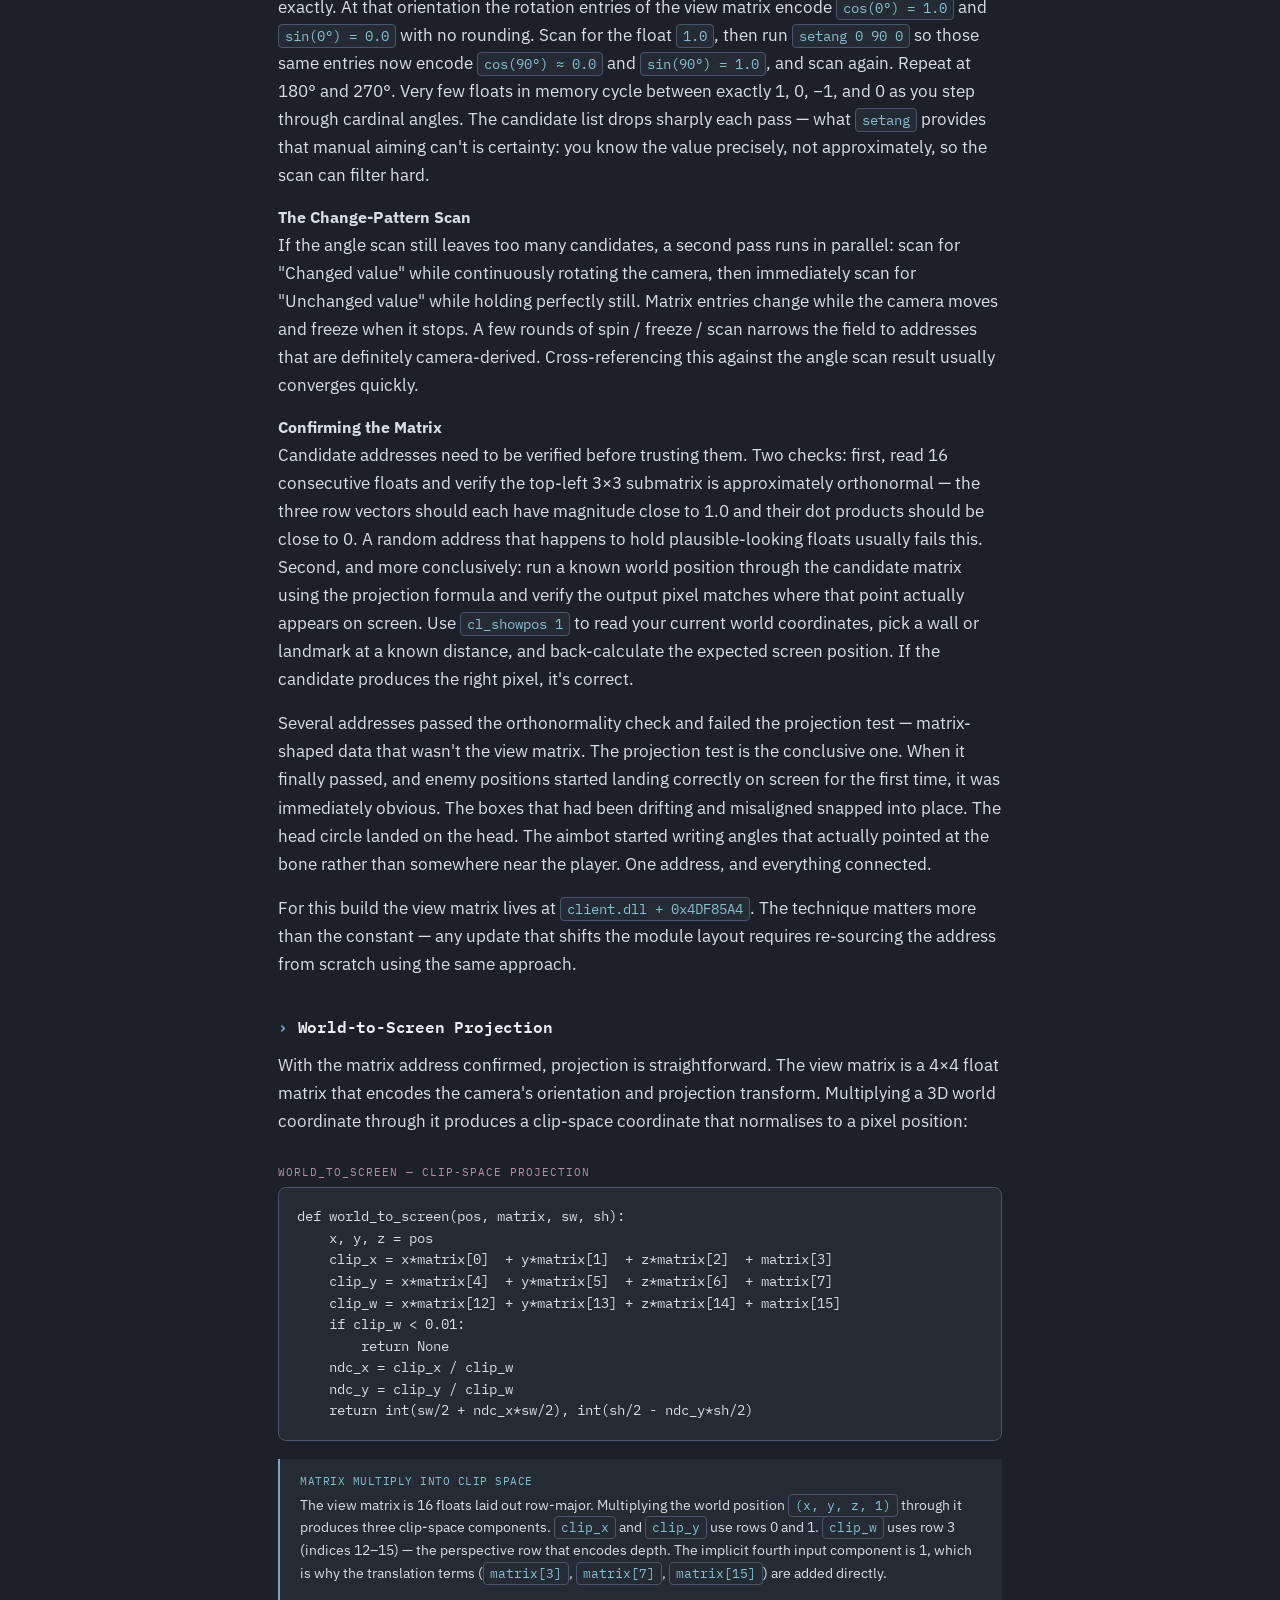
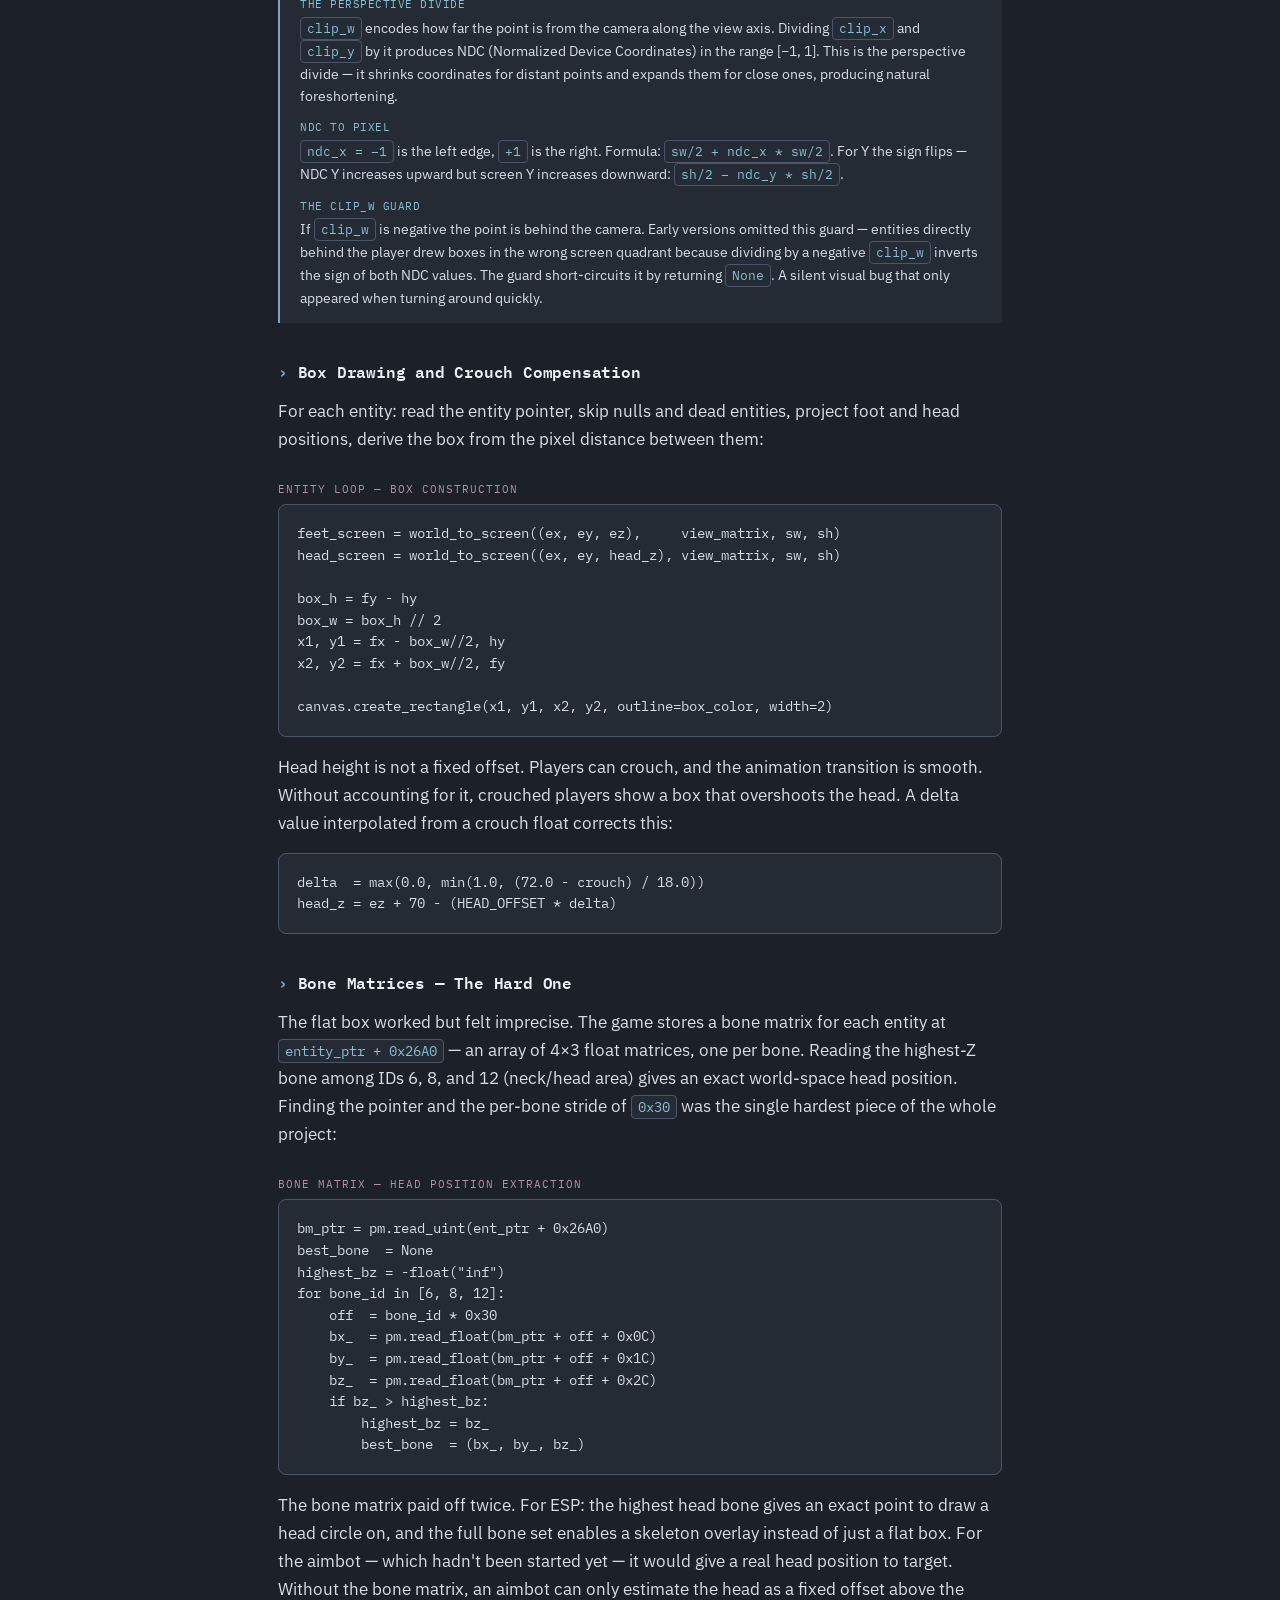
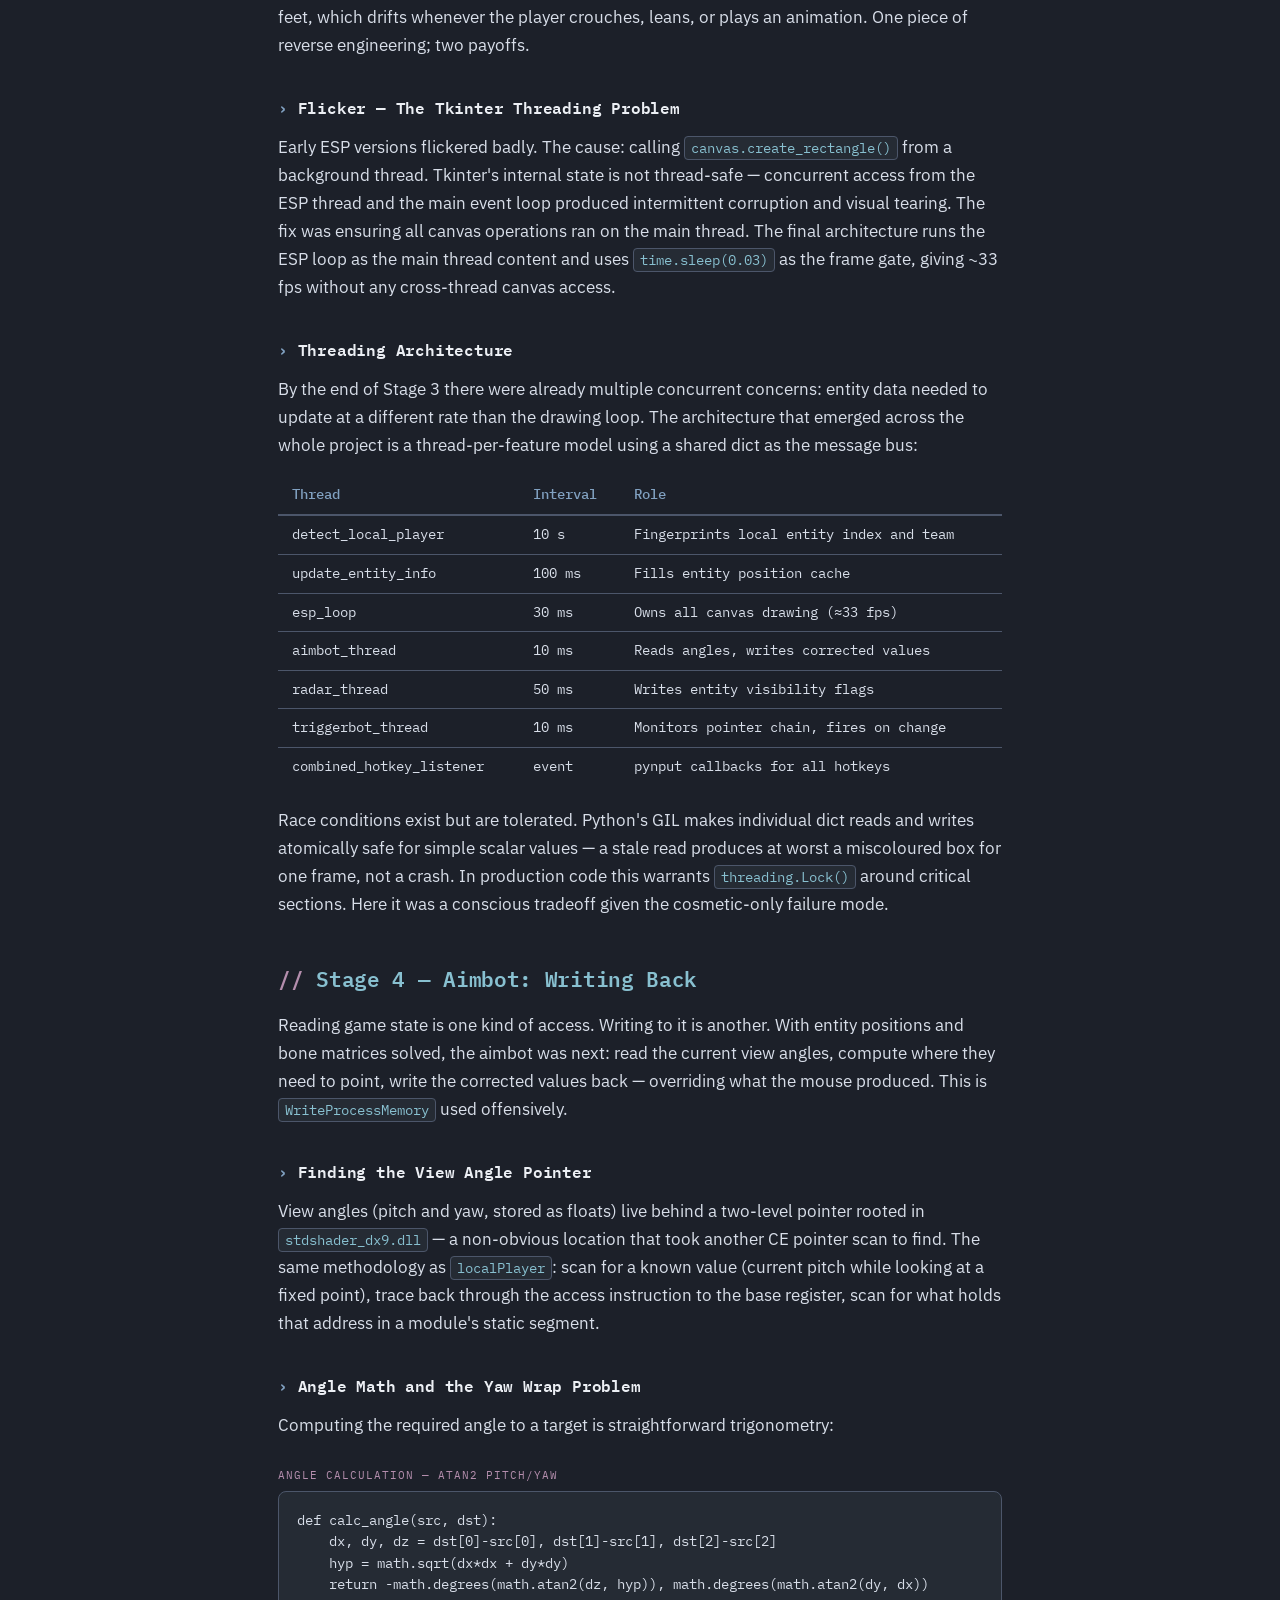
==== commit c10ee4ce: "Update game-internals.html" ====
--- a/projects/game-internals.html
+++ b/projects/game-internals.html
@@ -3,7 +3,7 @@
 <head>
 <meta charset="UTF-8">
 <meta name="viewport" content="width=device-width, initial-scale=1.0">
-<title>CS:GO Memory Tool — Process Inspection &amp; Game Security Research // submerse</title>
+<title>CS:CO Memory Tool — Process Inspection &amp; Game Security Research // submerse</title>
 <link rel="preconnect" href="https://fonts.googleapis.com">
 <link rel="preconnect" href="https://fonts.gstatic.com" crossorigin>
 <link href="https://fonts.googleapis.com/css2?family=IBM+Plex+Mono:wght@400;500;600&family=IBM+Plex+Sans:wght@400;500;600;700&display=swap" rel="stylesheet">
@@ -45,7 +45,7 @@
 
   <article class="doc">
     <header>
-      <div class="tag">project 03 · security research &amp; reverse engineering</div>
+      <div class="tag">project 01 · security research &amp; reverse engineering</div>
       <h1>CS:GO Memory Tool — Process Inspection &amp; Game Security Research</h1>
       <div class="meta">
         <span>Python</span><span>C++</span><span>Windows API</span><span>reverse engineering</span>
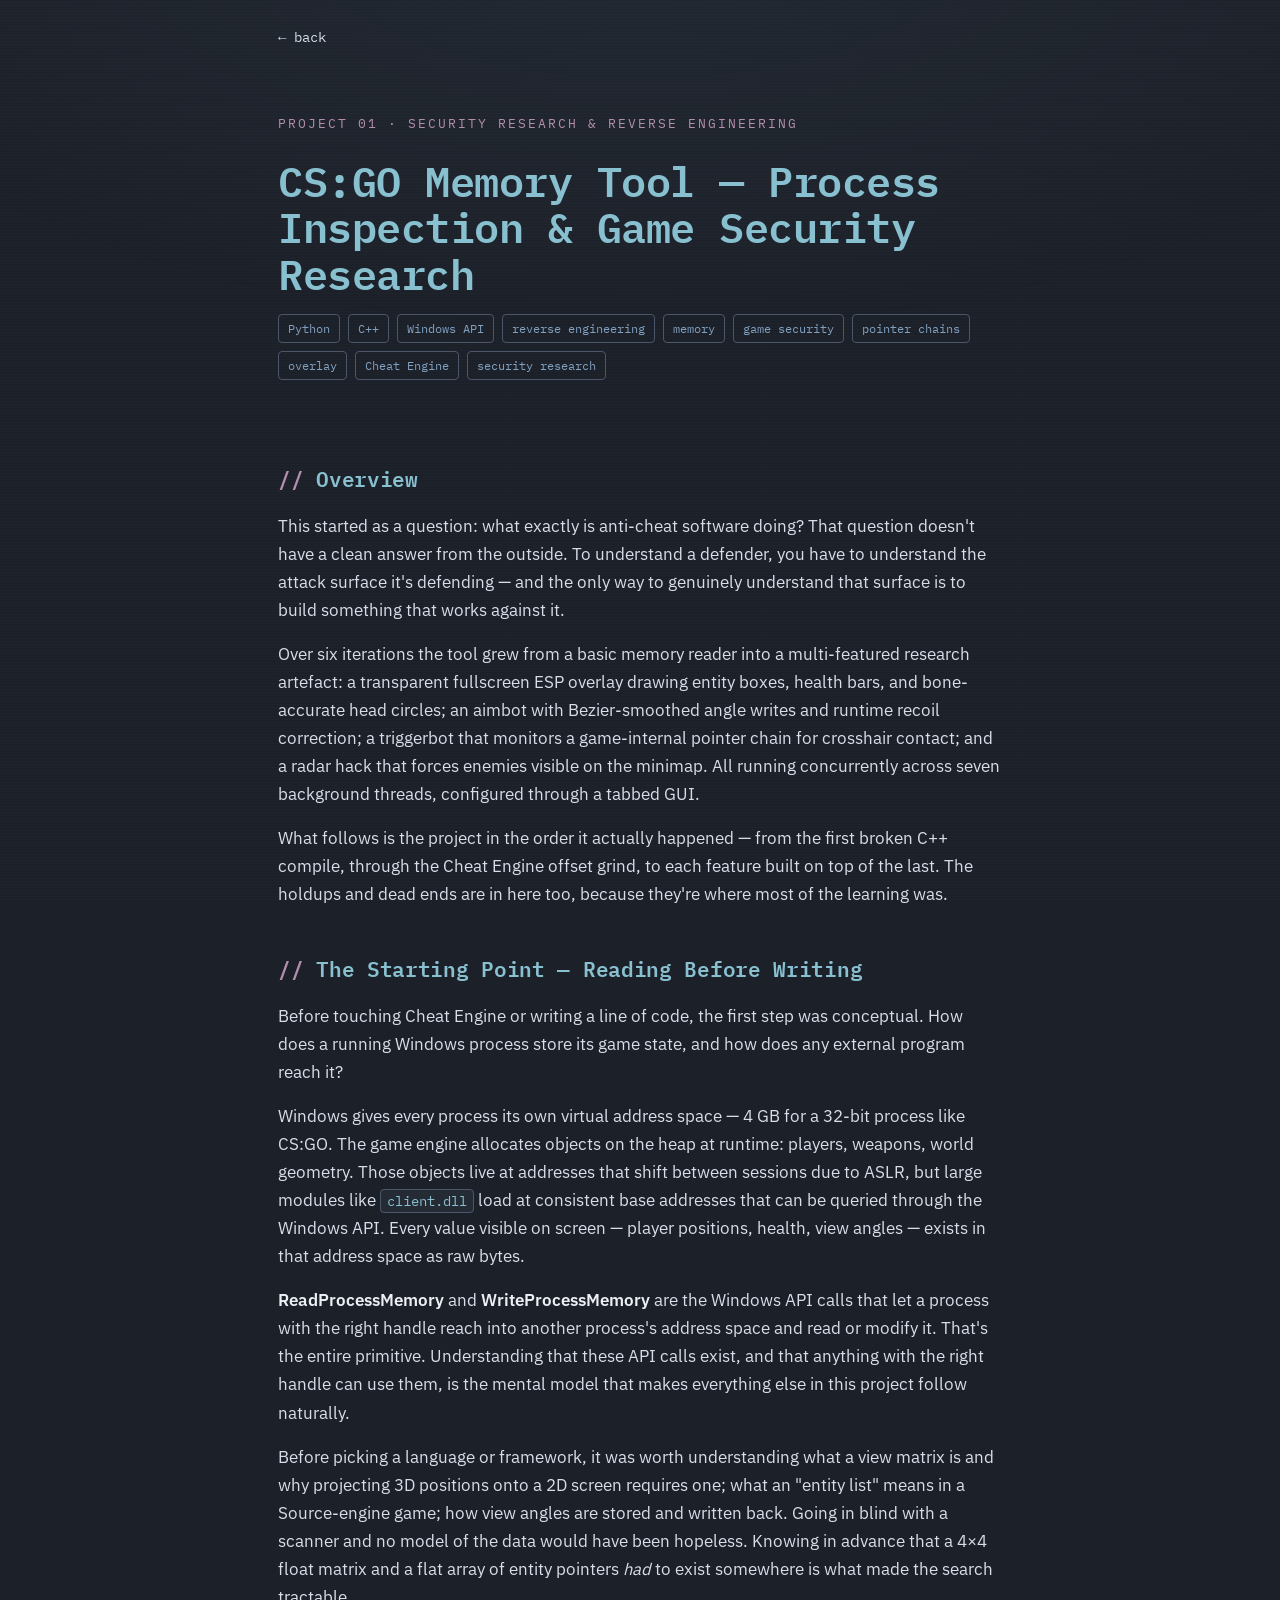
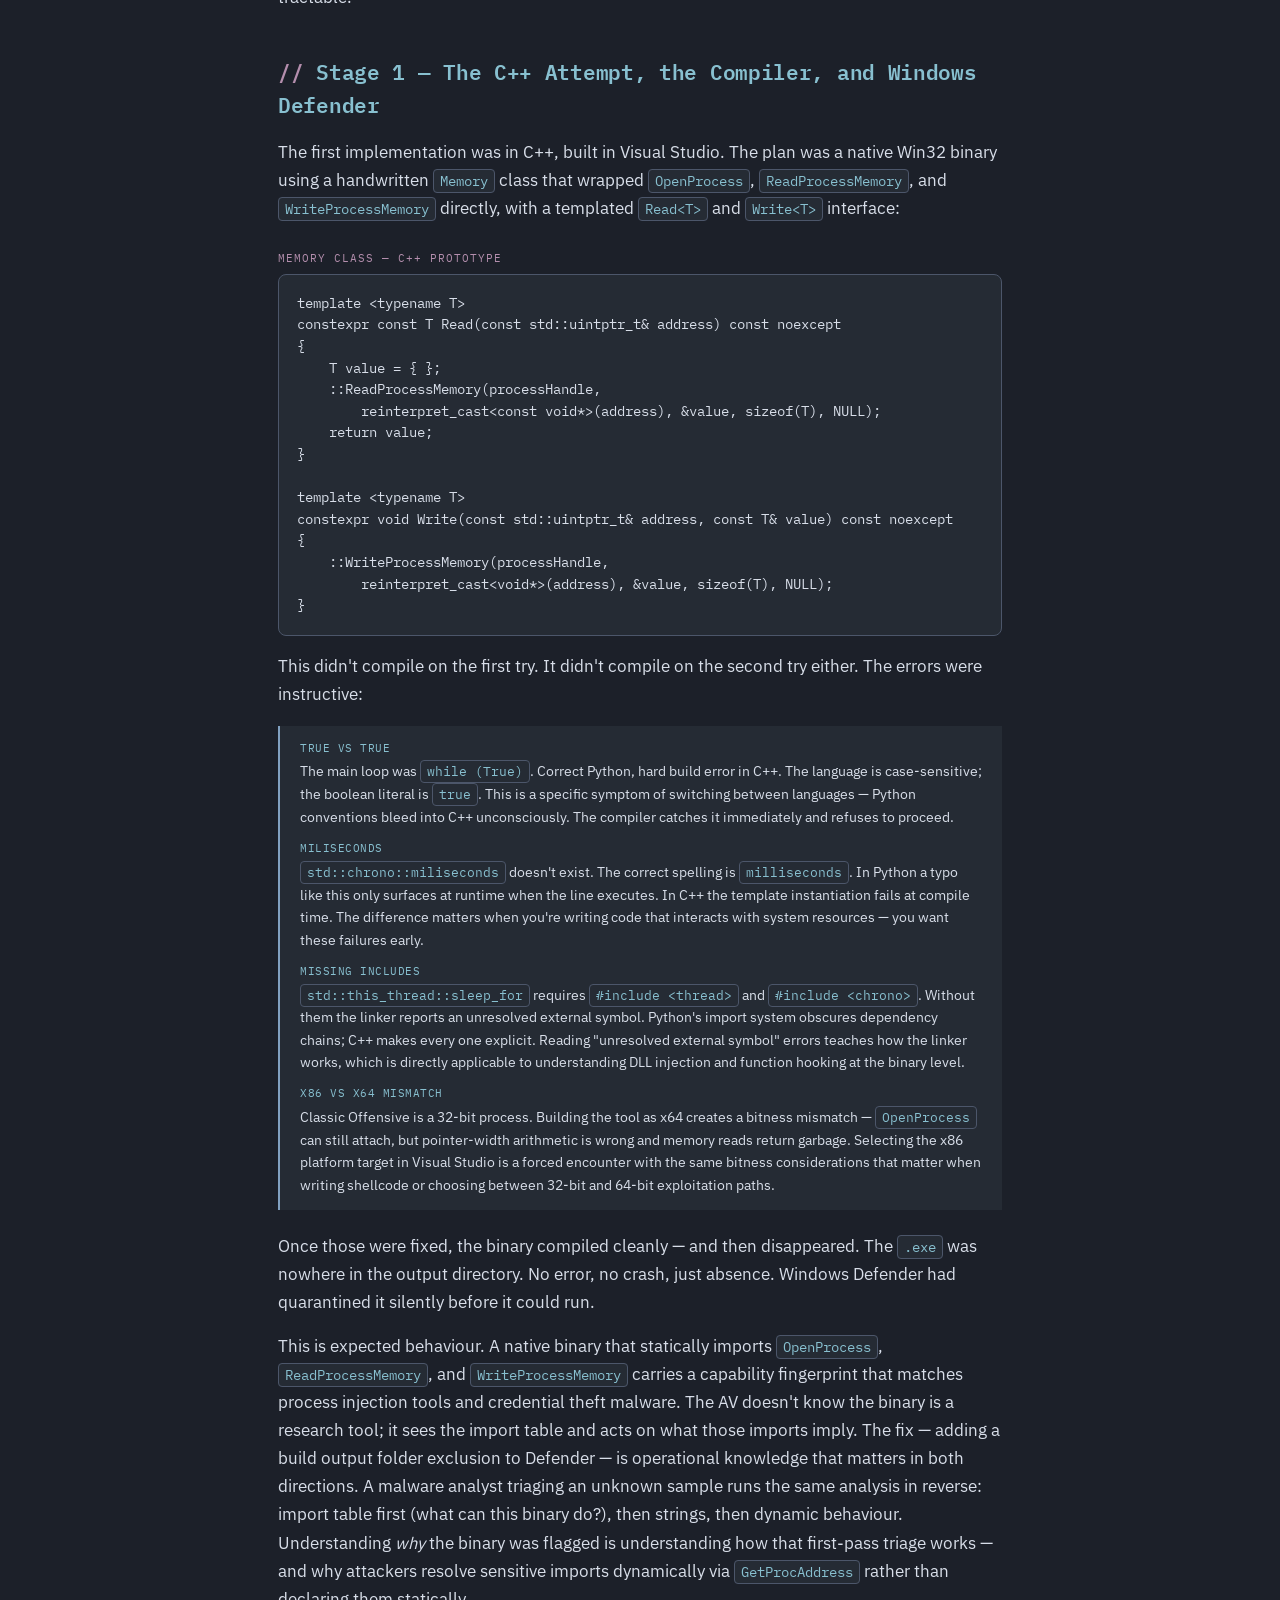
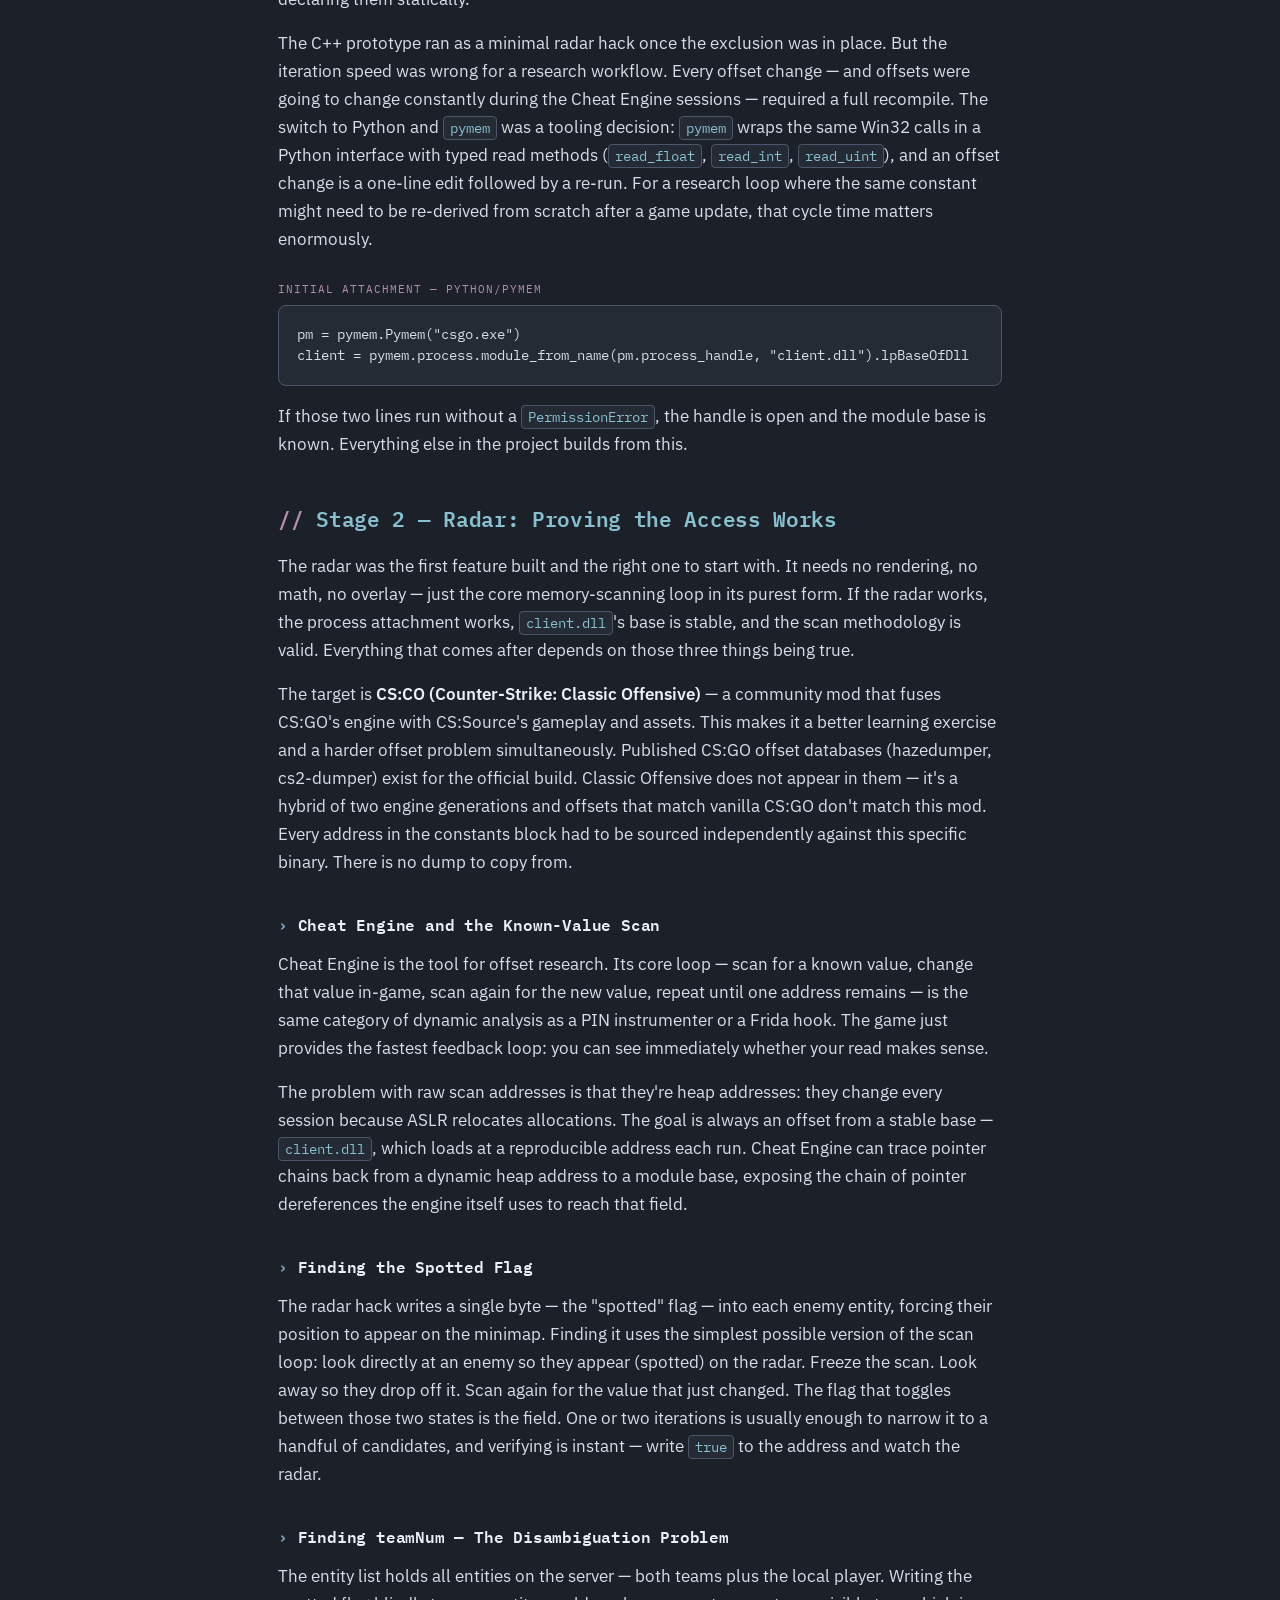
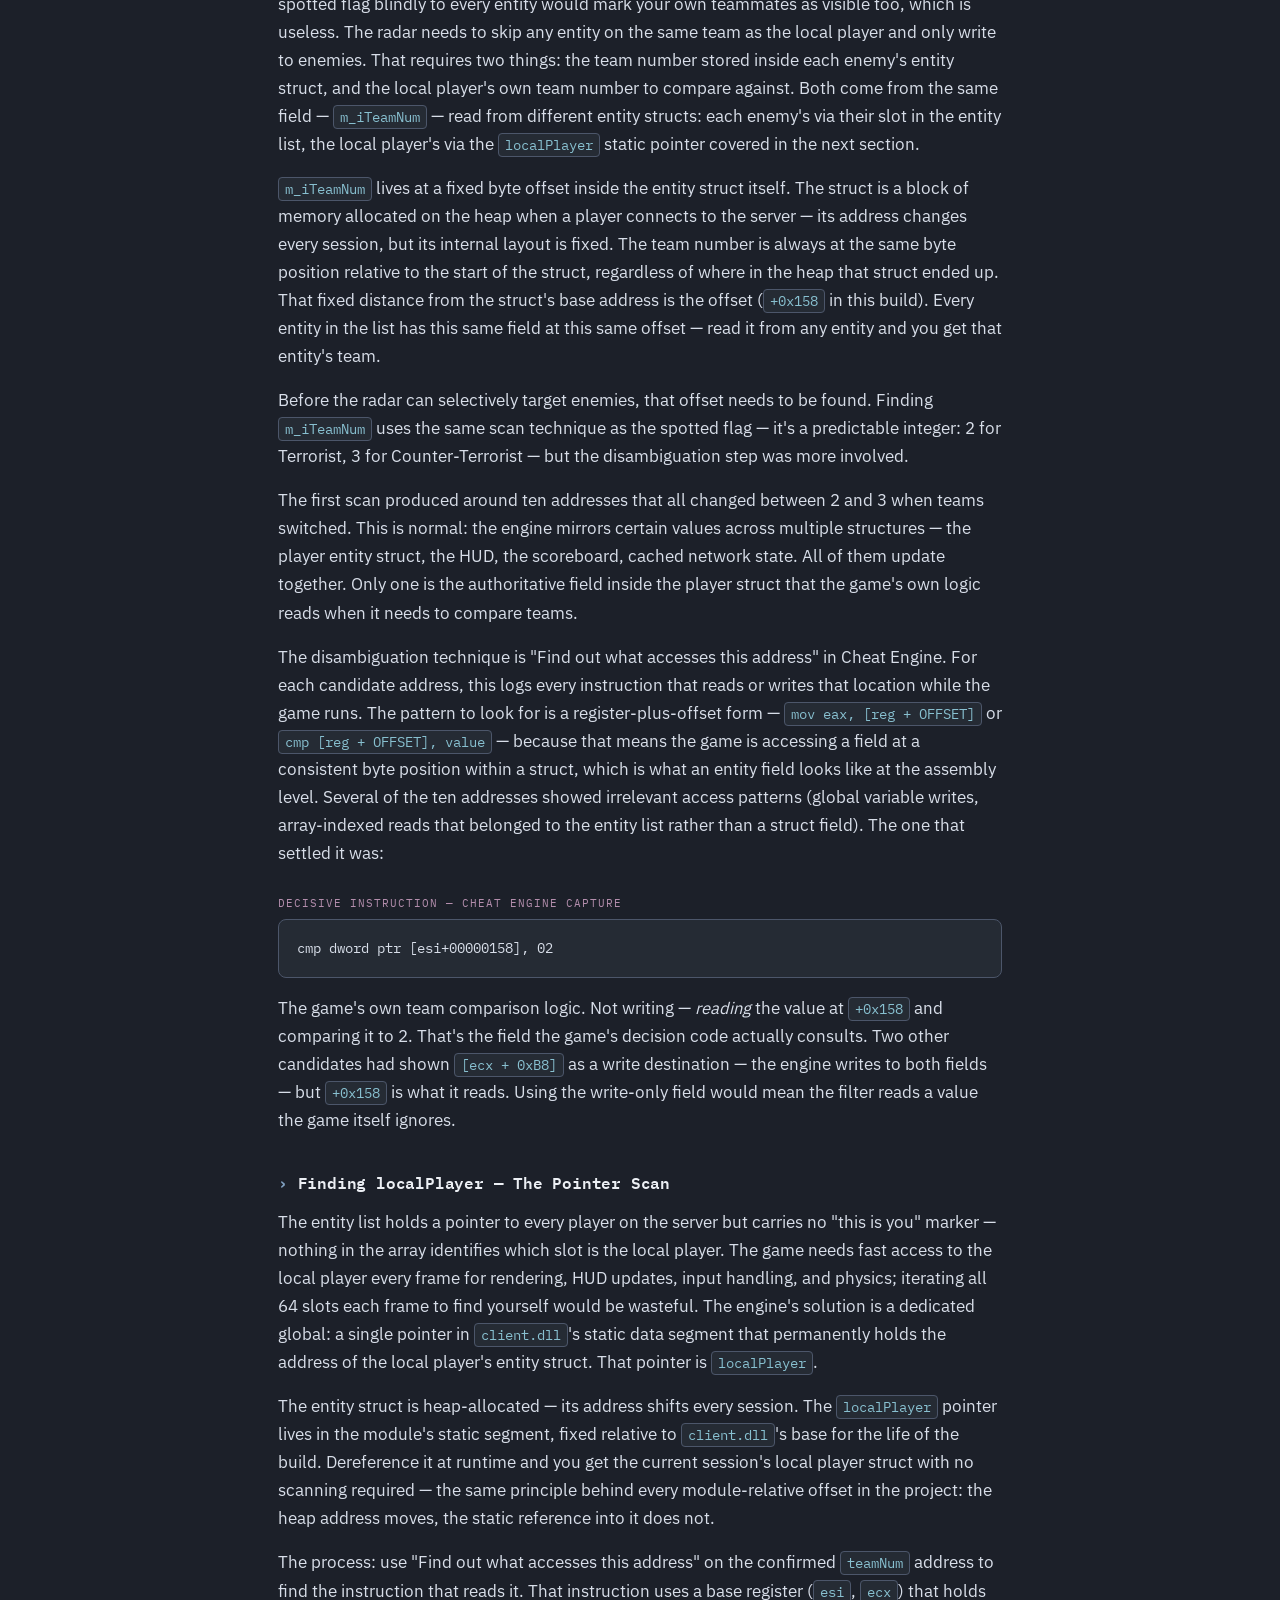
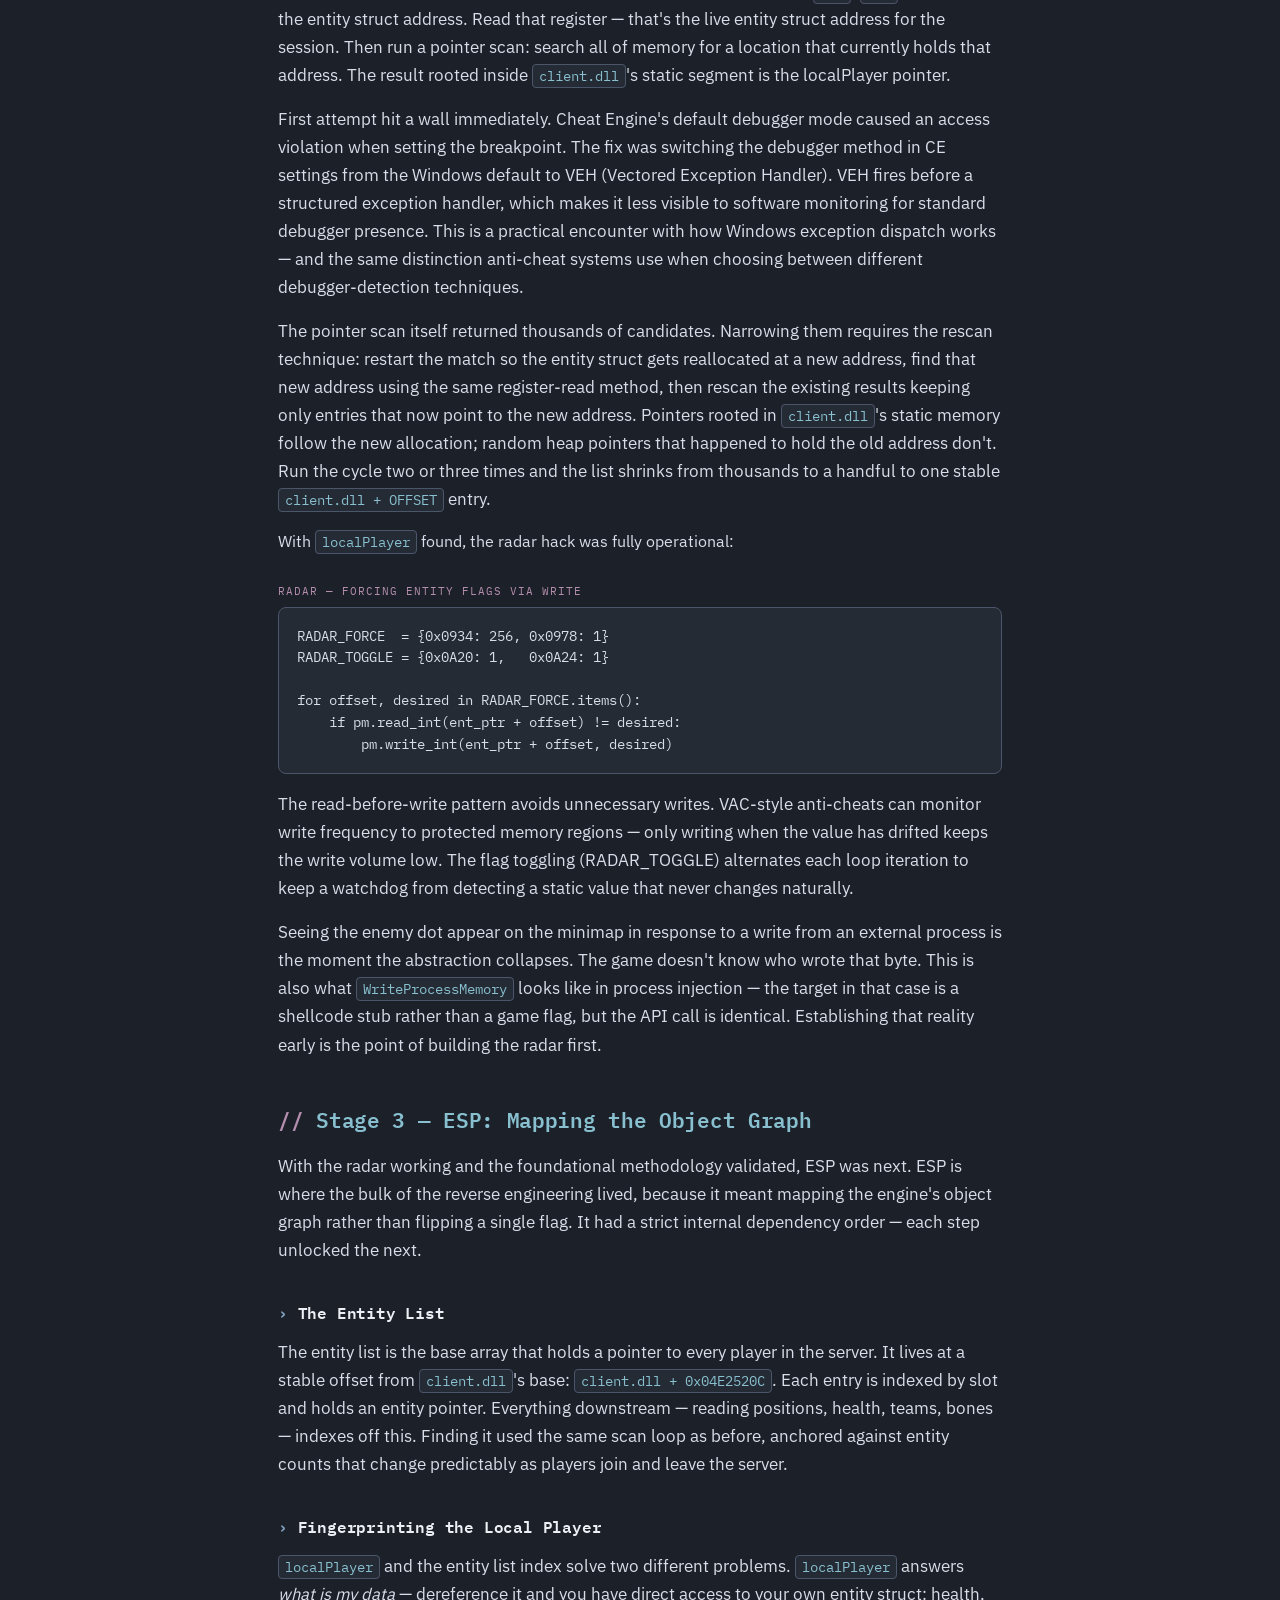
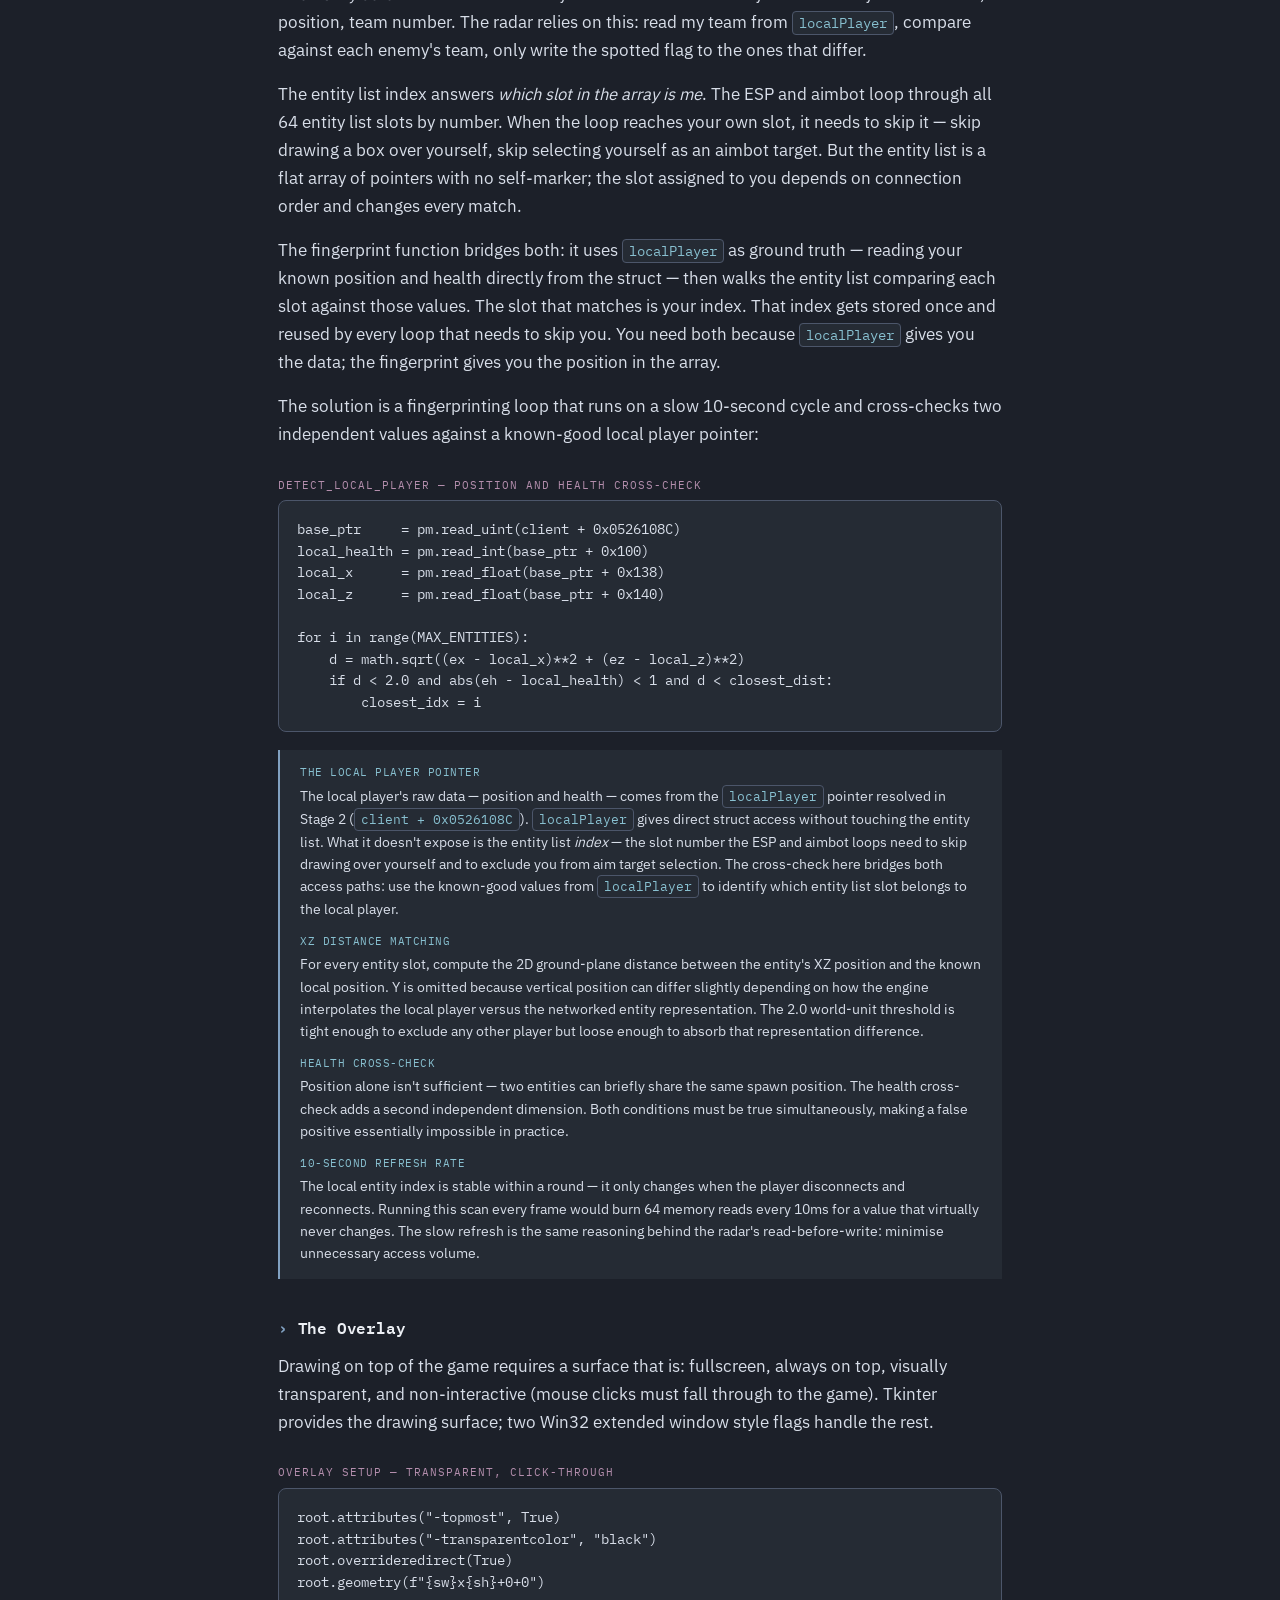
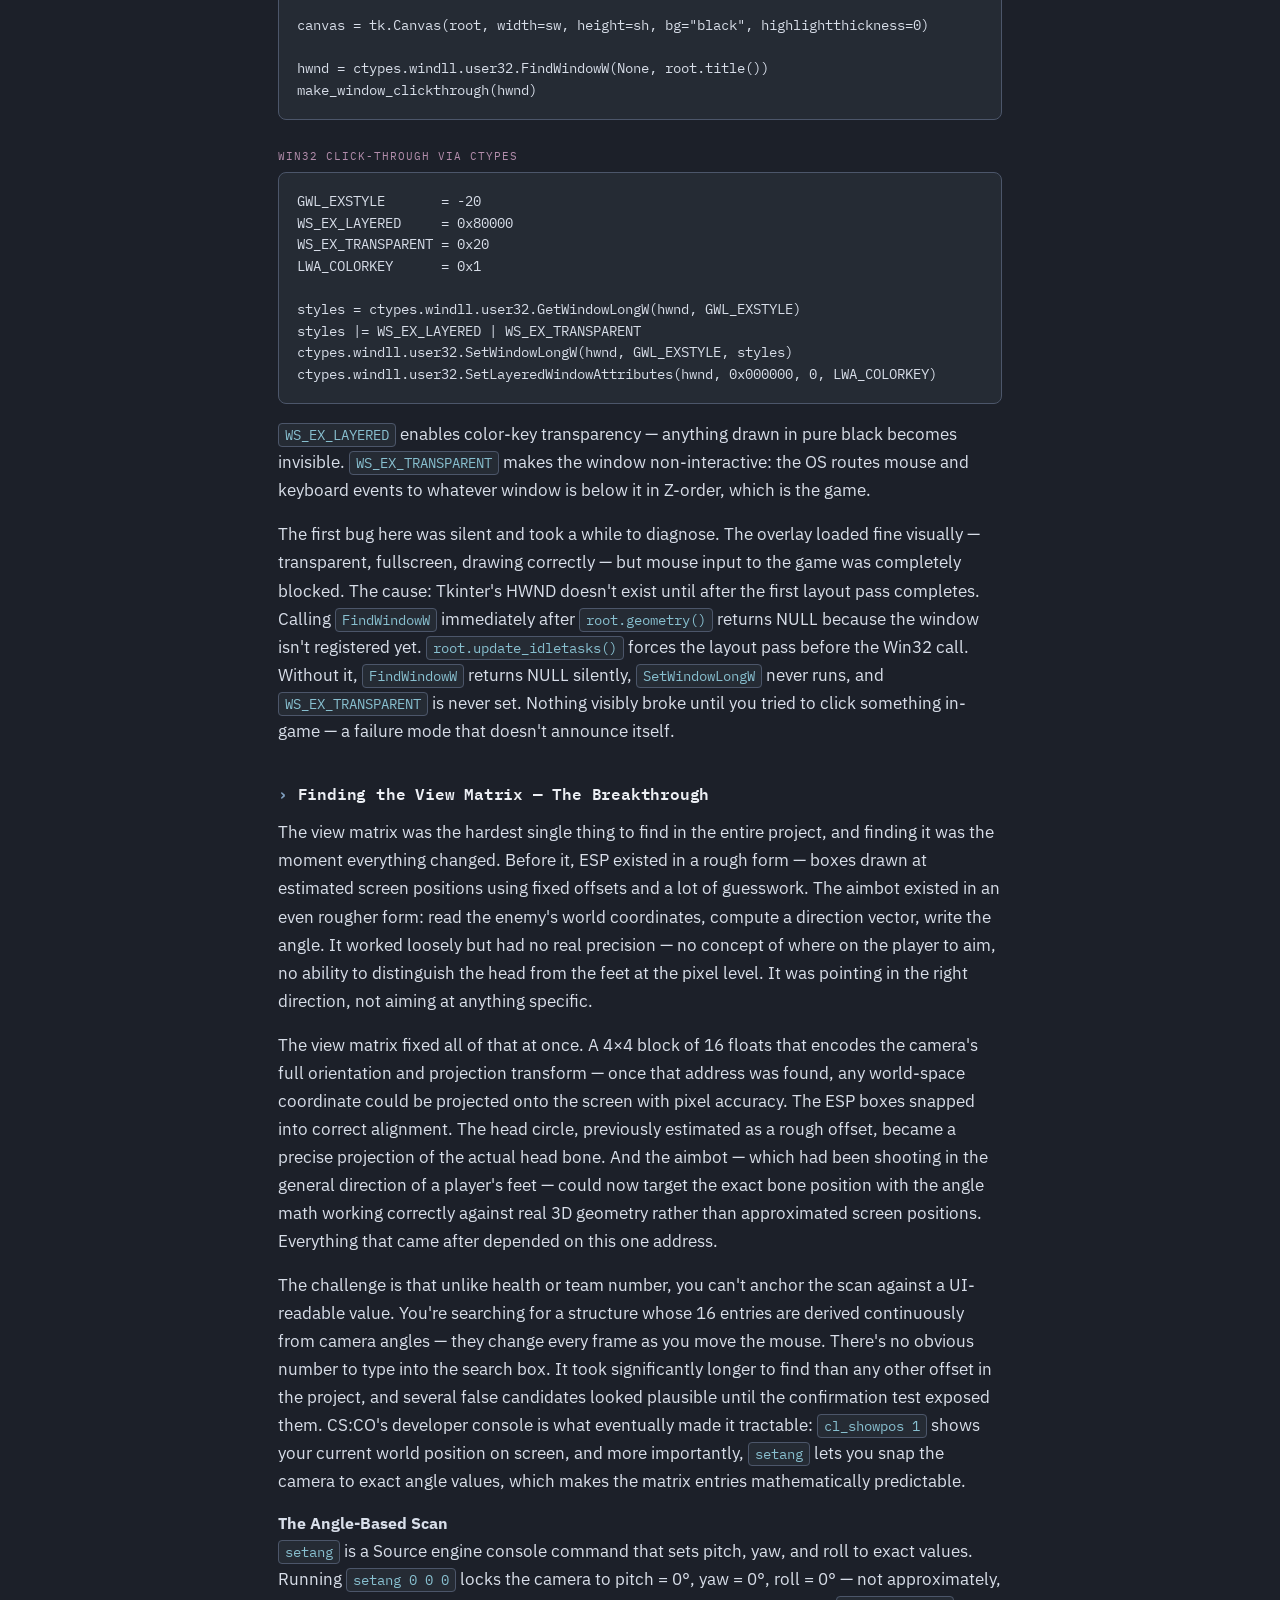
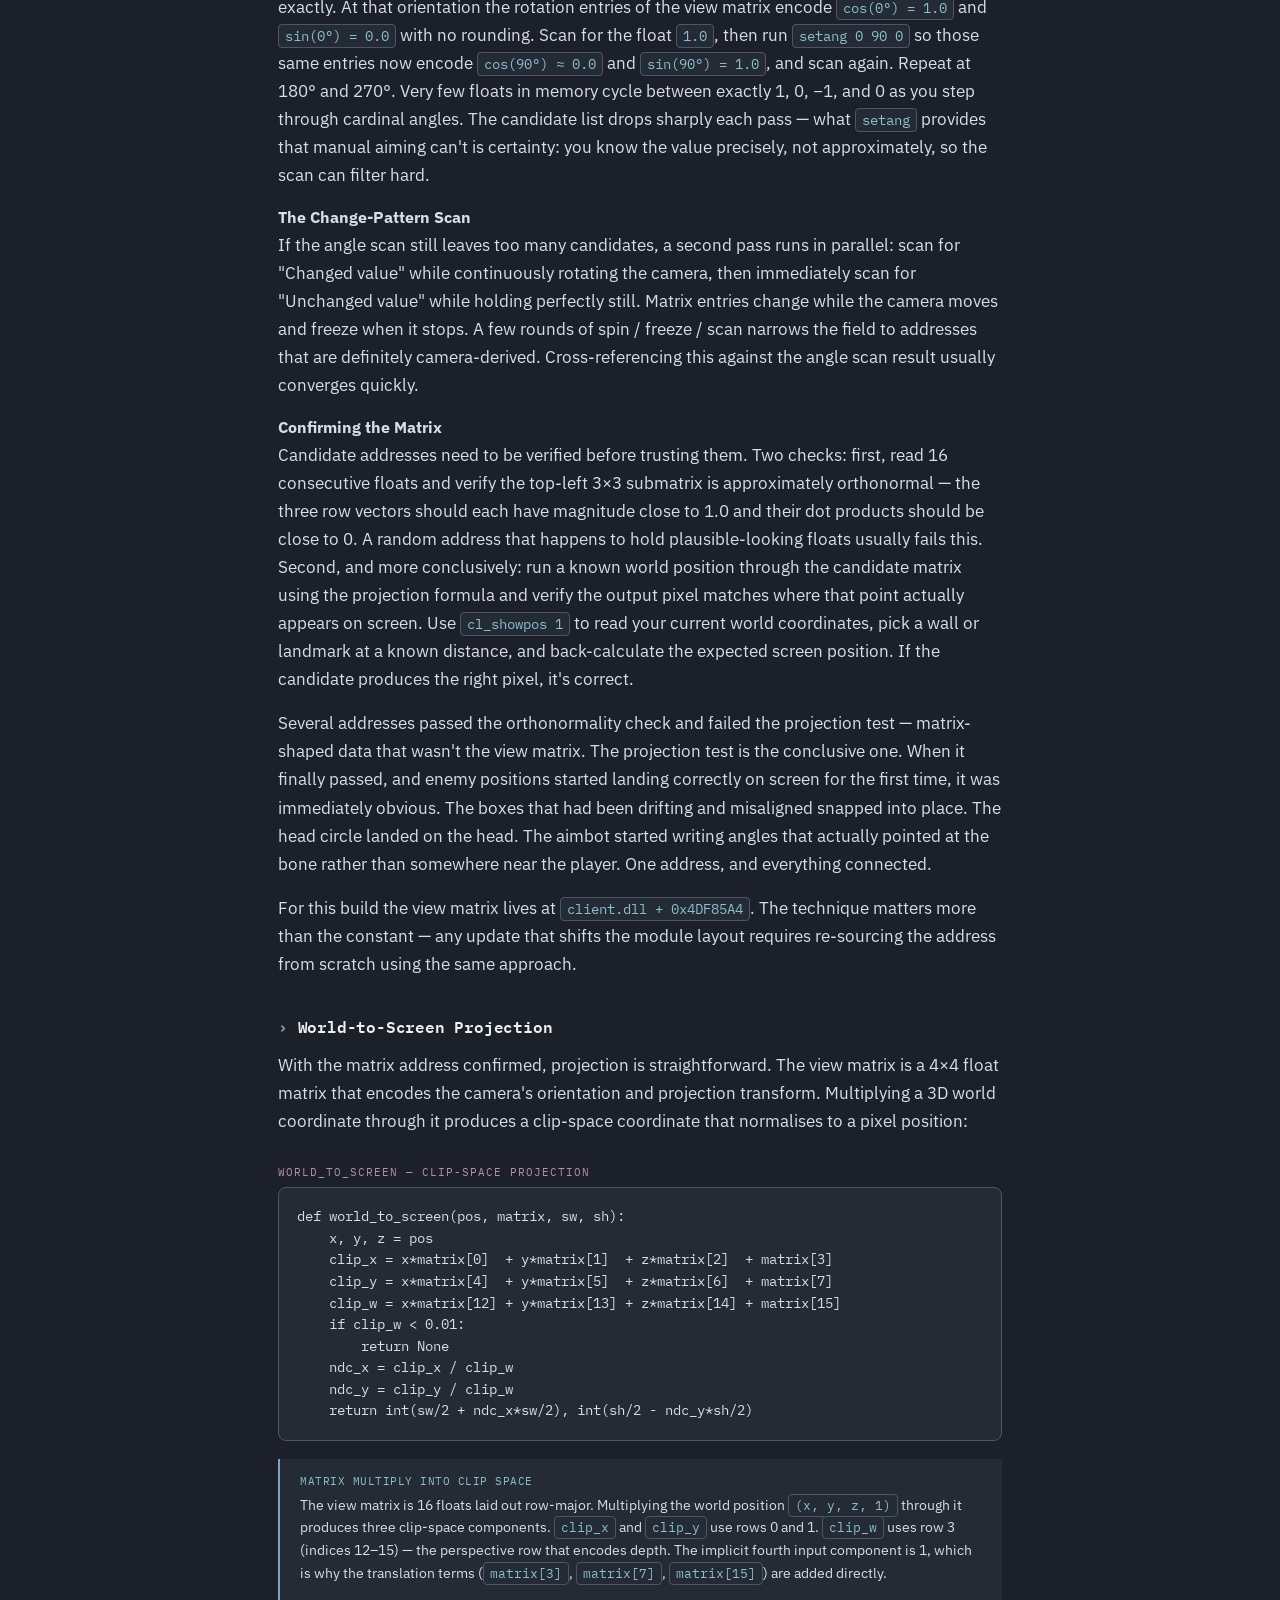
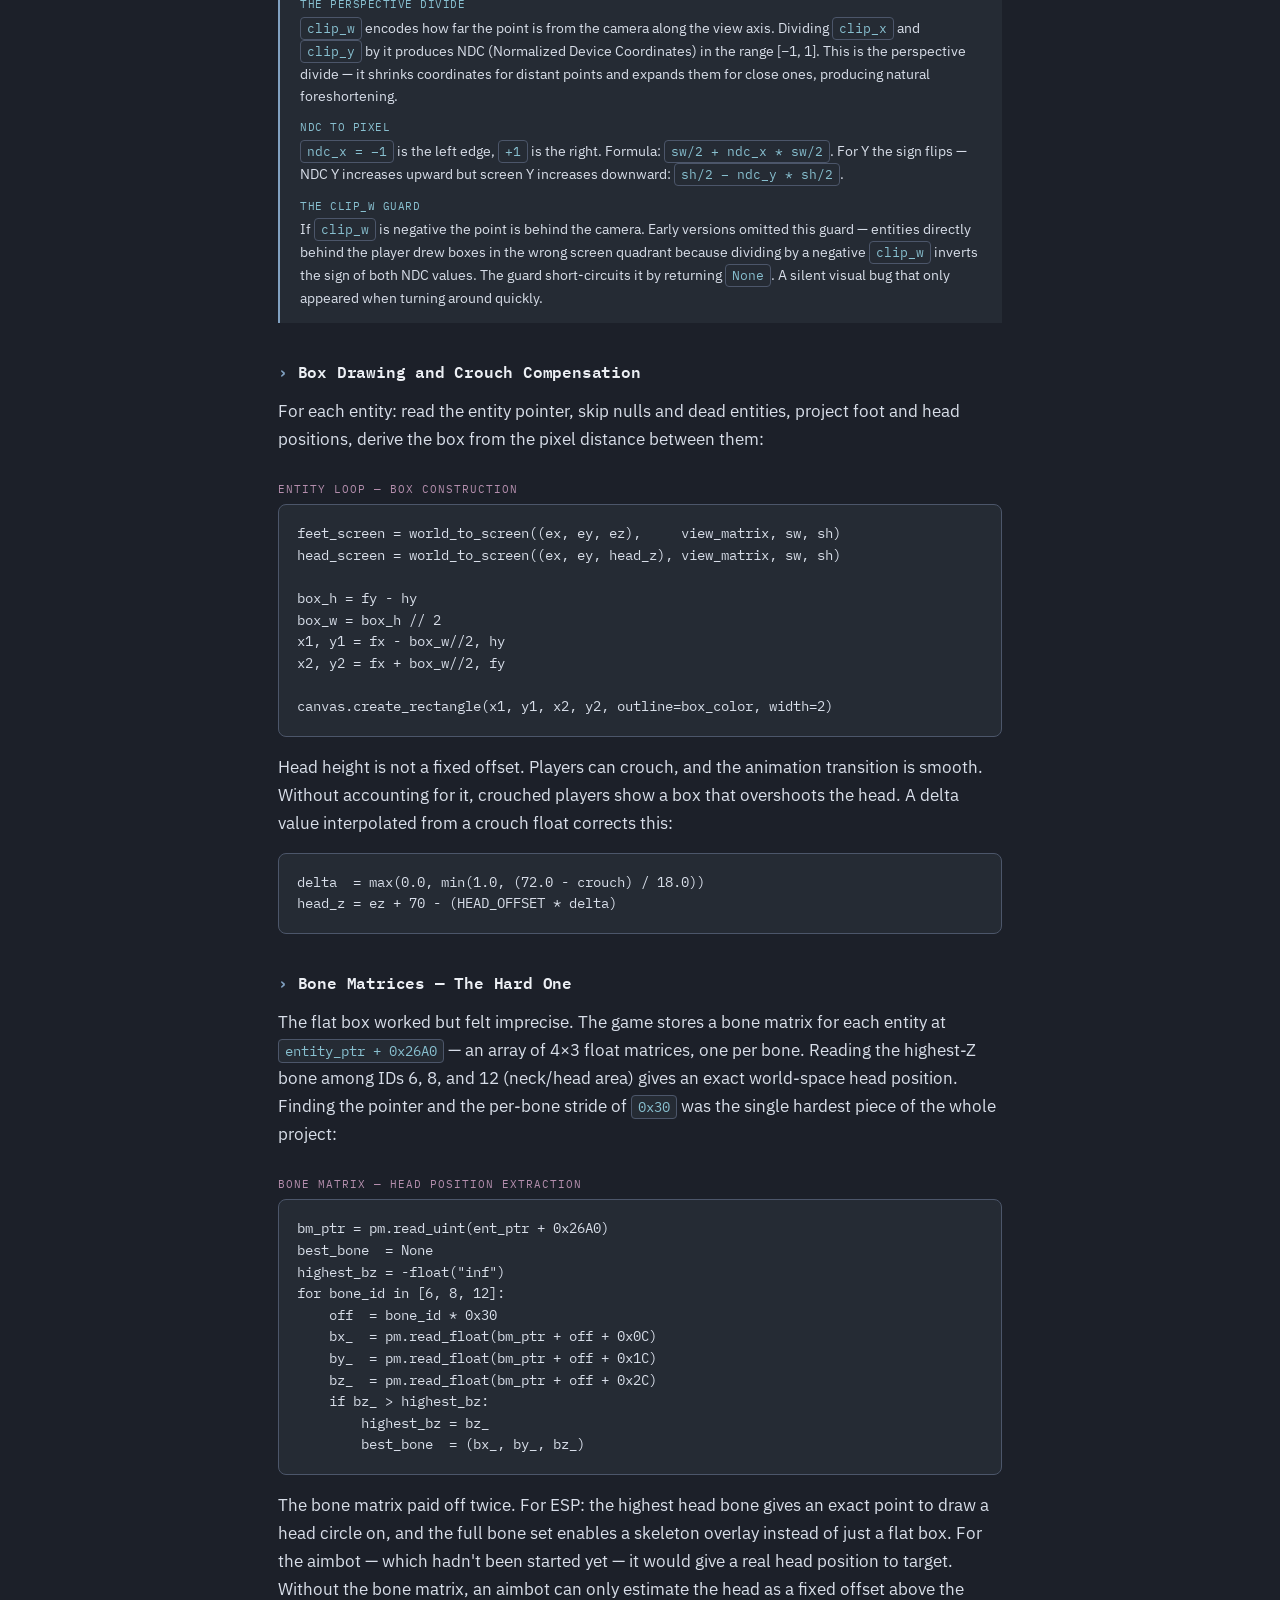
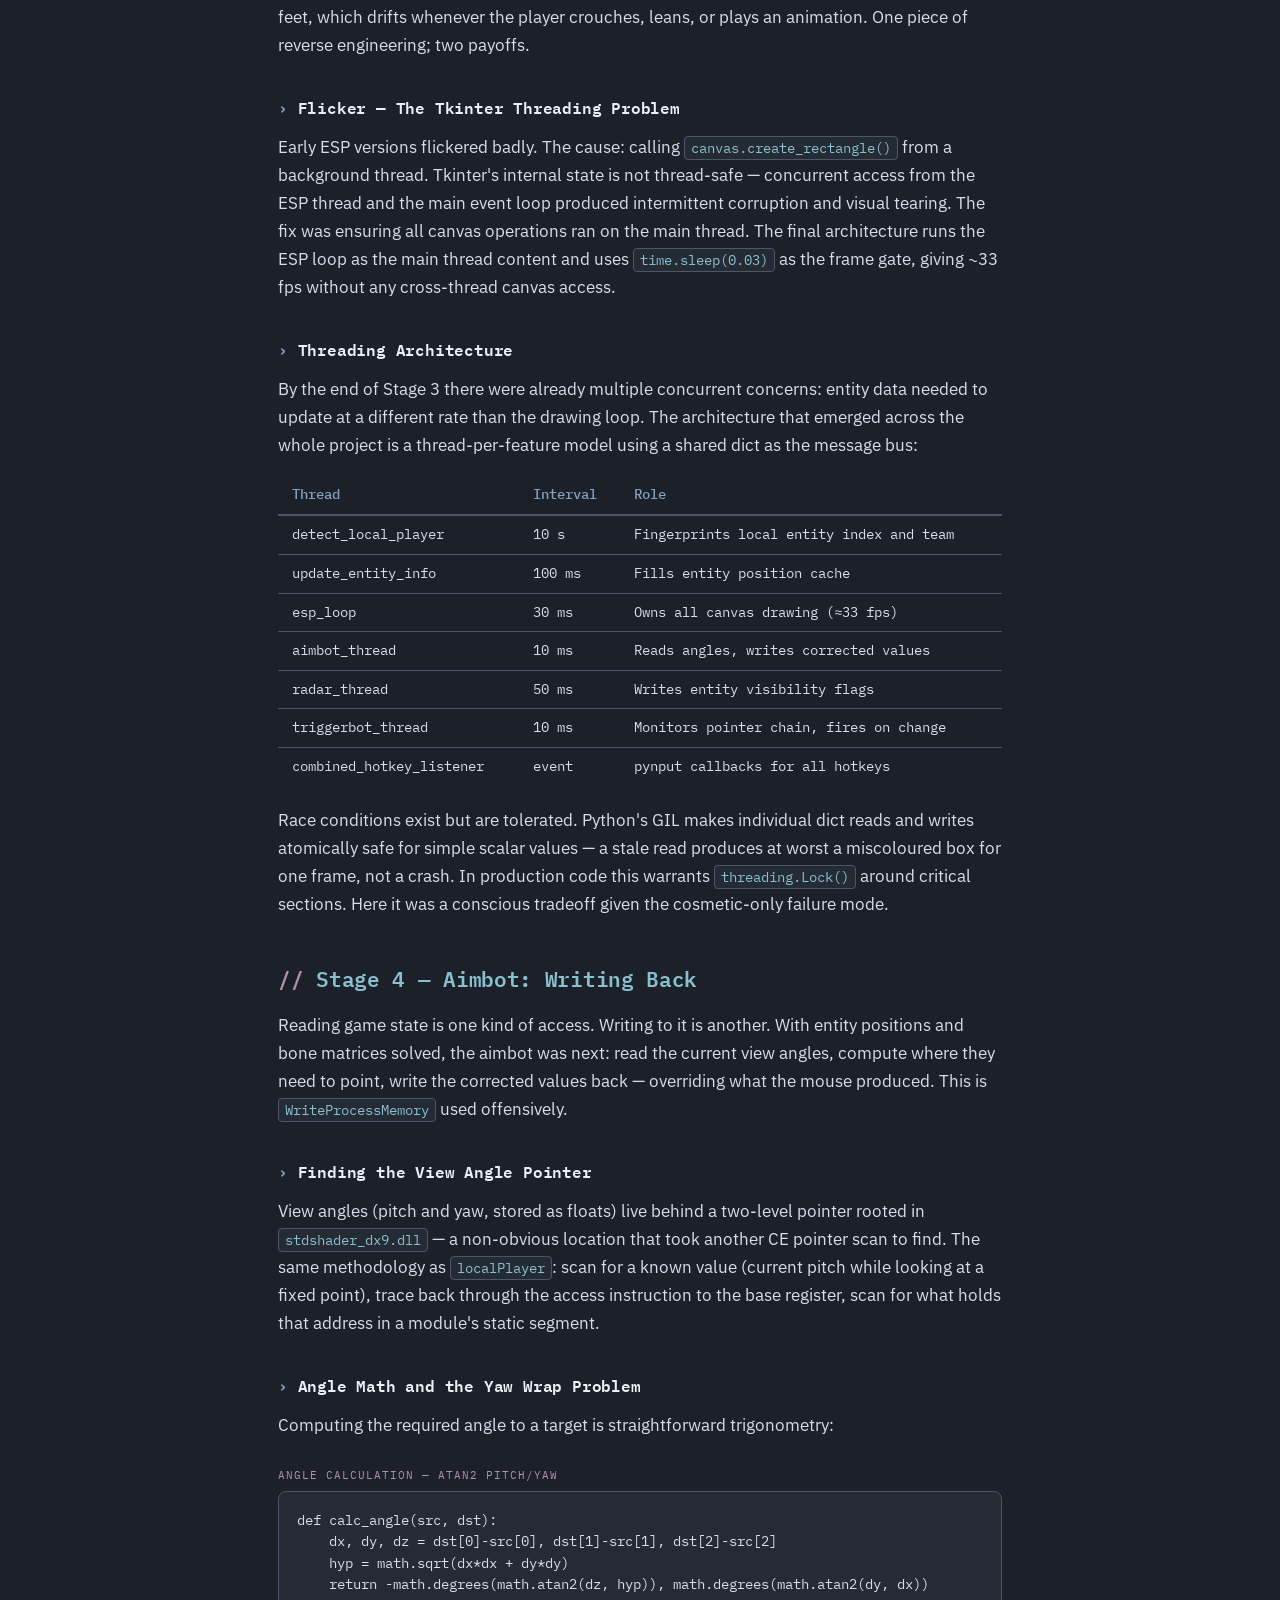
==== commit 312c2f9c: "Add files via upload" ====
--- a/projects/game-internals.html
+++ b/projects/game-internals.html
@@ -4,9 +4,6 @@
 <meta charset="UTF-8">
 <meta name="viewport" content="width=device-width, initial-scale=1.0">
 <title>CS:CO Memory Tool — Process Inspection &amp; Game Security Research // submerse</title>
-<link rel="preconnect" href="https://fonts.googleapis.com">
-<link rel="preconnect" href="https://fonts.gstatic.com" crossorigin>
-<link href="https://fonts.googleapis.com/css2?family=IBM+Plex+Mono:wght@400;500;600&family=IBM+Plex+Sans:wght@400;500;600;700&display=swap" rel="stylesheet">
 <link rel="stylesheet" href="../style.css">
 <style>
   .doc h3{font-family:var(--mono);font-size:16px;font-weight:600;color:var(--text);
@@ -22,14 +19,6 @@
   .doc tr:hover td{background:var(--bg-card-hover)}
   .label{font-family:var(--mono);font-size:11px;color:var(--magenta);letter-spacing:1px;
     text-transform:uppercase;margin:28px 0 6px;display:block}
-  .shots img{cursor:zoom-in}
-  .lightbox{position:fixed;inset:0;z-index:999;display:none;
-    background:rgba(10,12,16,.92);align-items:center;justify-content:center;cursor:zoom-out}
-  .lightbox.open{display:flex}
-  .lightbox img{max-width:92vw;max-height:92vh;border:1px solid var(--line);border-radius:8px}
-  .lightbox .x{position:absolute;top:18px;right:24px;font-family:var(--mono);
-    font-size:26px;color:var(--text-dim);cursor:pointer;line-height:1}
-  .lightbox .x:hover{color:var(--accent)}
   .breakdown{border-left:2px solid var(--accent-dim);padding:14px 20px;margin:18px 0 22px;
     background:var(--bg-card)}
   .breakdown .step{font-family:var(--mono);font-size:11px;color:var(--accent);letter-spacing:.5px;
@@ -942,33 +931,13 @@
 
     <p>POC:</p>
     <div class="video">
-      <iframe src="https://www.youtube.com/embed/s0z4qB3la-s" title="POC" allowfullscreen></iframe>
+      <a class="yt" href="https://www.youtube.com/watch?v=s0z4qB3la-s" data-id="s0z4qB3la-s" data-title="POC" target="_blank" rel="noopener"><span class="play">▶</span><span>POC</span><small>click to play · loads from YouTube</small></a>
     </div>
     <p class="vid-cap">fig. 1 — Proof of Concept</p>
   </article>
 
   <footer>← <a href="../index.html">back to all projects</a></footer>
 </div>
-<div class="lightbox" id="lightbox">
-  <span class="x">✕</span>
-  <img id="lightbox-img" src="" alt="">
-</div>
-<script>
-  (function(){
-    var lb = document.getElementById('lightbox');
-    var lbImg = document.getElementById('lightbox-img');
-    document.querySelectorAll('.shots img').forEach(function(img){
-      img.addEventListener('click', function(){
-        lbImg.src = img.src;
-        lbImg.alt = img.alt;
-        lb.classList.add('open');
-      });
-    });
-    lb.addEventListener('click', function(){ lb.classList.remove('open'); });
-    document.addEventListener('keydown', function(e){
-      if(e.key === 'Escape') lb.classList.remove('open');
-    });
-  })();
-</script>
+<script src="../site.js"></script>
 </body>
 </html>
--- a/style.css
+++ b/style.css
@@ -8,6 +8,15 @@
      body / supporting  -> --text-dim (soft snow white)
      small labels / //  -> --magenta (aurora purple, complement)
    ============================================================ */
+/* ---- fonts: self-hosted, no Google ---- */
+@font-face{font-family:"IBM Plex Mono";font-style:normal;font-weight:400;font-display:swap;src:url("fonts/ibm-plex-mono-latin-400-normal.woff2") format("woff2")}
+@font-face{font-family:"IBM Plex Mono";font-style:normal;font-weight:500;font-display:swap;src:url("fonts/ibm-plex-mono-latin-500-normal.woff2") format("woff2")}
+@font-face{font-family:"IBM Plex Mono";font-style:normal;font-weight:600;font-display:swap;src:url("fonts/ibm-plex-mono-latin-600-normal.woff2") format("woff2")}
+@font-face{font-family:"IBM Plex Sans";font-style:normal;font-weight:400;font-display:swap;src:url("fonts/ibm-plex-sans-latin-400-normal.woff2") format("woff2")}
+@font-face{font-family:"IBM Plex Sans";font-style:normal;font-weight:500;font-display:swap;src:url("fonts/ibm-plex-sans-latin-500-normal.woff2") format("woff2")}
+@font-face{font-family:"IBM Plex Sans";font-style:normal;font-weight:600;font-display:swap;src:url("fonts/ibm-plex-sans-latin-600-normal.woff2") format("woff2")}
+@font-face{font-family:"IBM Plex Sans";font-style:normal;font-weight:700;font-display:swap;src:url("fonts/ibm-plex-sans-latin-700-normal.woff2") format("woff2")}
+
 :root{
   /* ---- Nord palette ---- */
   --bg:#1c2029;            /* nord0  — Polar Night base   */
@@ -149,3 +158,23 @@
 .doc a:visited { color: #81A1C1; }  /* nord9 */
 .doc a:hover   { color: #8FBCBB; }
 .doc a:active  { color: #5E81AC; }
+
+/* clickable gallery + fullscreen lightbox (driven by site.js) */
+.shots img{cursor:zoom-in}
+.lightbox{position:fixed;inset:0;z-index:999;display:none;
+  background:rgba(10,12,16,.92);align-items:center;justify-content:center;cursor:zoom-out}
+.lightbox.open{display:flex}
+.lightbox img{max-width:92vw;max-height:92vh;border:1px solid var(--line);border-radius:8px}
+.lightbox .x{position:absolute;top:18px;right:24px;font-family:var(--mono);
+  font-size:26px;color:var(--text-dim);cursor:pointer;line-height:1}
+.lightbox .x:hover{color:var(--accent)}
+
+/* click-to-play video: nothing loads from YouTube until the visitor clicks */
+.video .yt{position:absolute;inset:0;display:flex;flex-direction:column;gap:10px;
+  align-items:center;justify-content:center;background:var(--bg-card);
+  color:var(--text-dim);text-decoration:none;font-family:var(--mono);font-size:13px;text-align:center;padding:16px}
+.video .yt .play{width:64px;height:64px;border-radius:50%;border:2px solid var(--accent);
+  display:flex;align-items:center;justify-content:center;color:var(--accent);font-size:22px;padding-left:4px}
+.video .yt:hover{background:var(--bg-card-hover)}
+.video .yt:hover .play{background:var(--accent);color:var(--bg)}
+.video .yt small{color:var(--text-faint);font-size:11.5px}
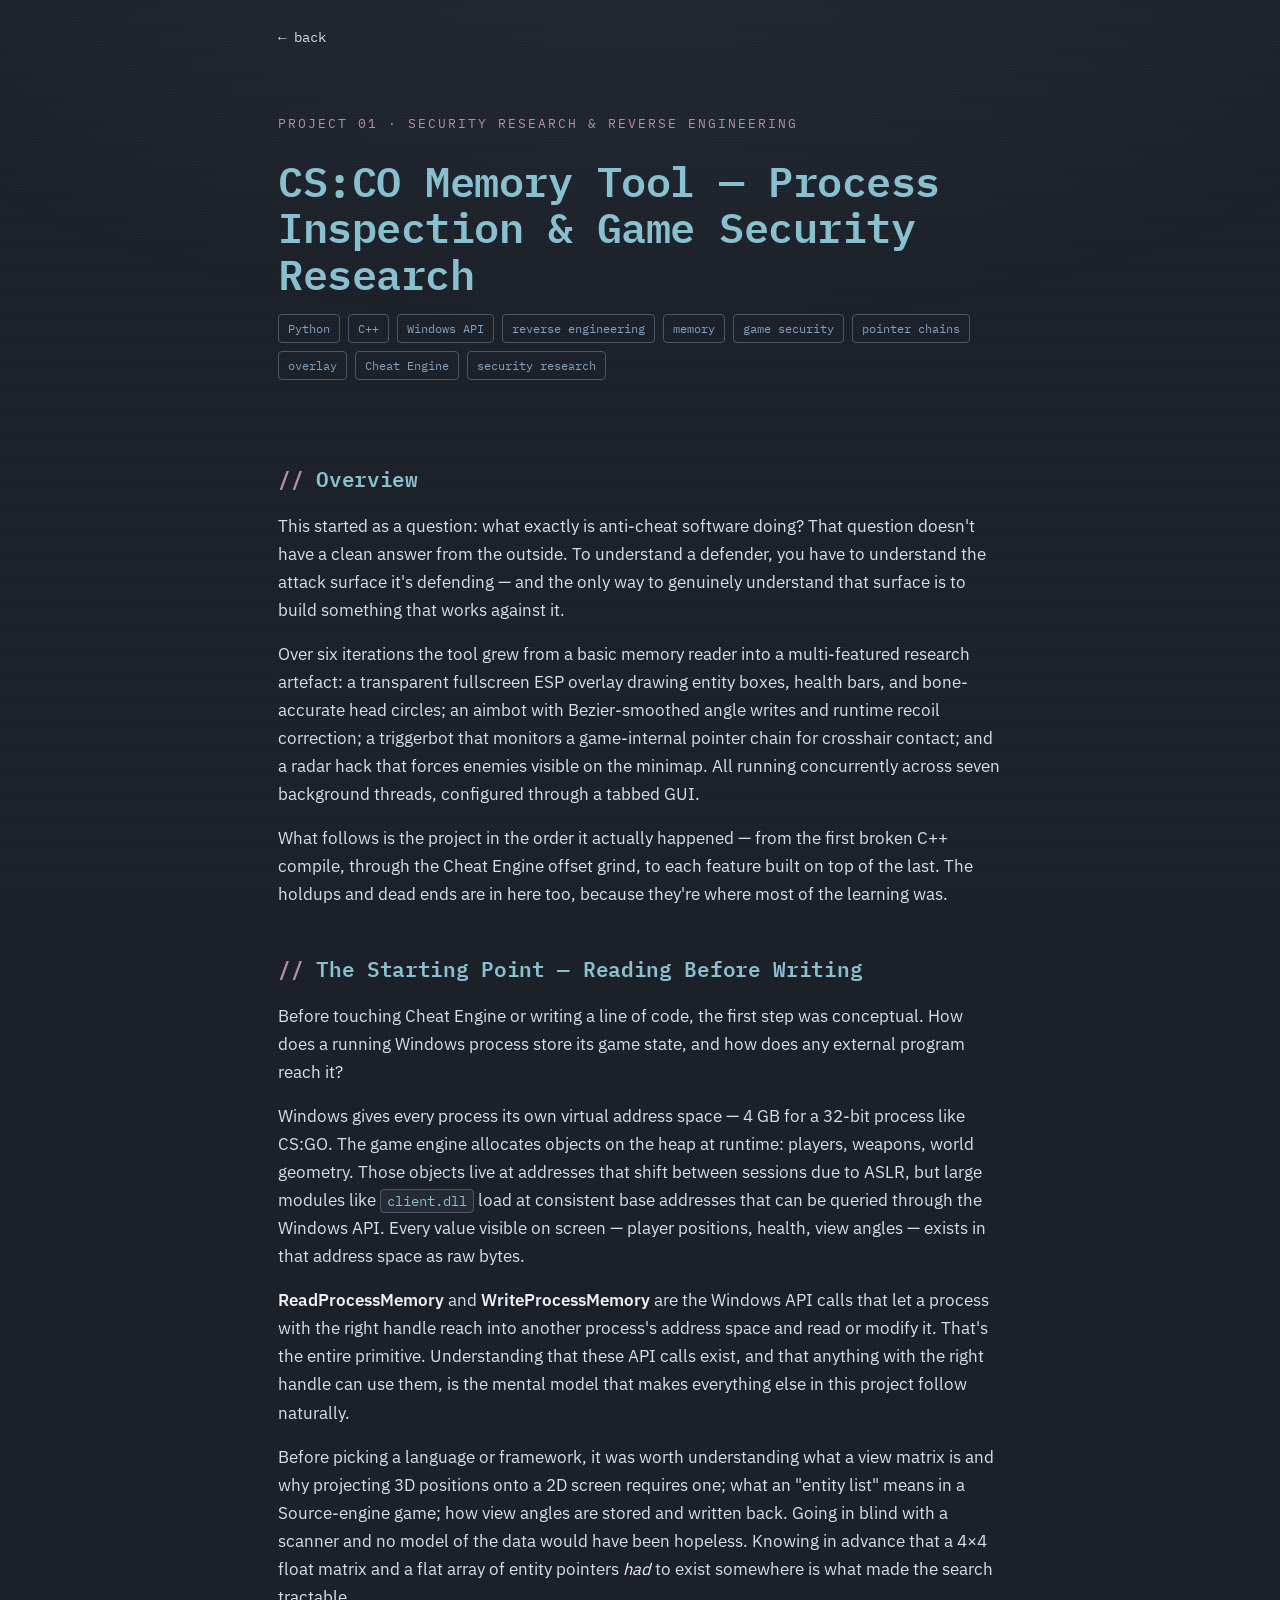
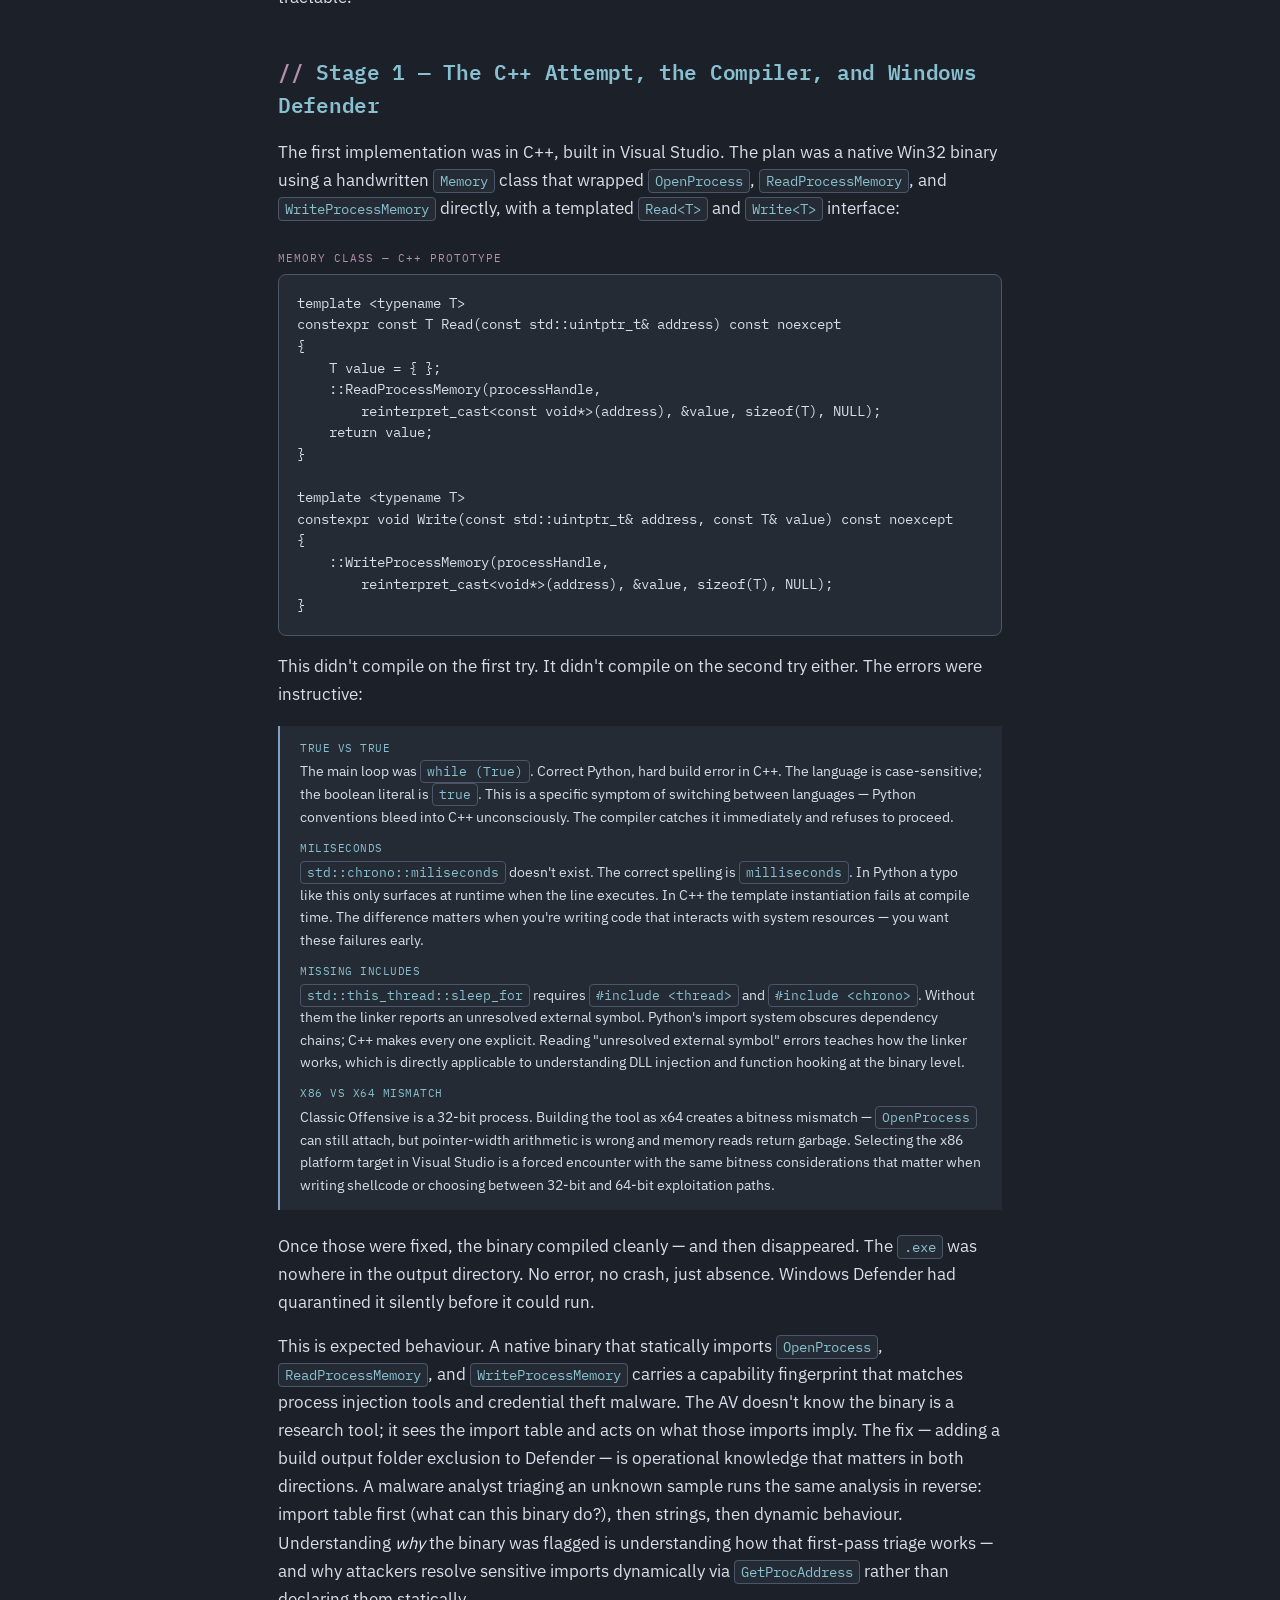
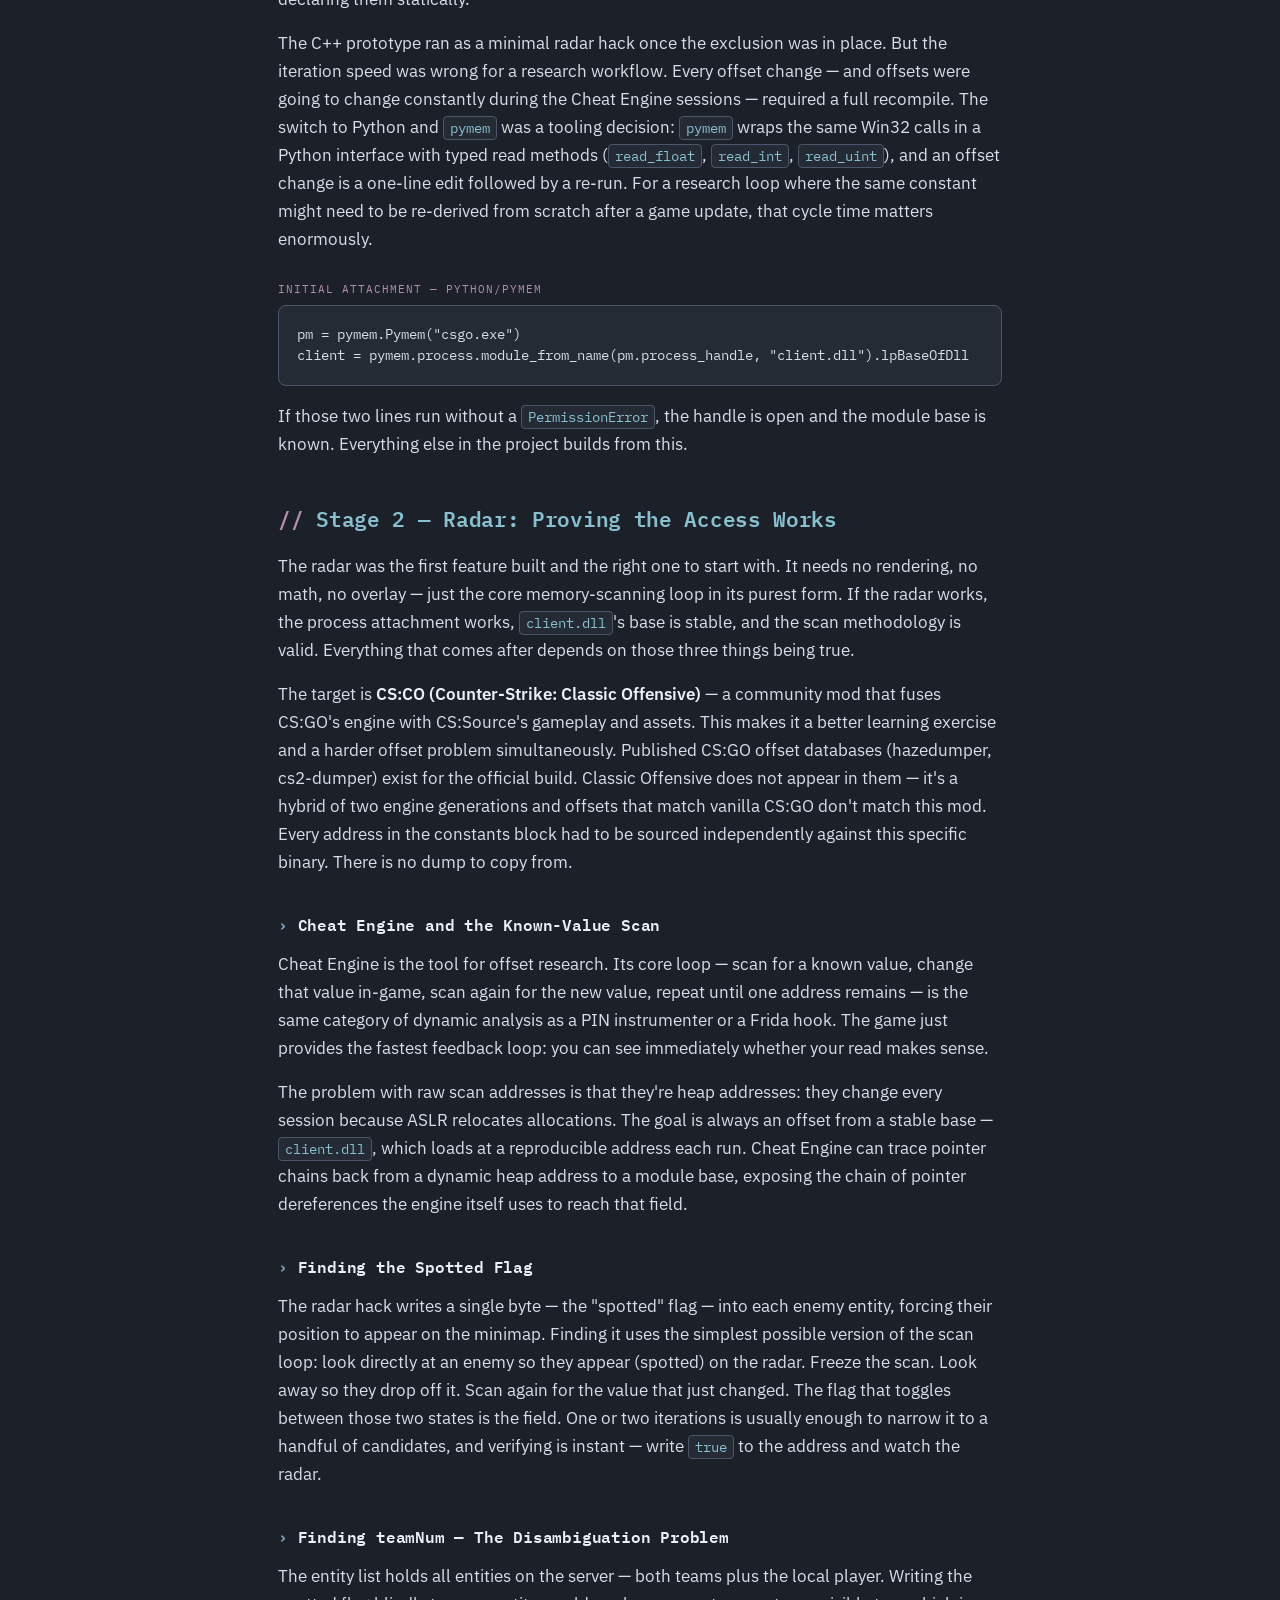
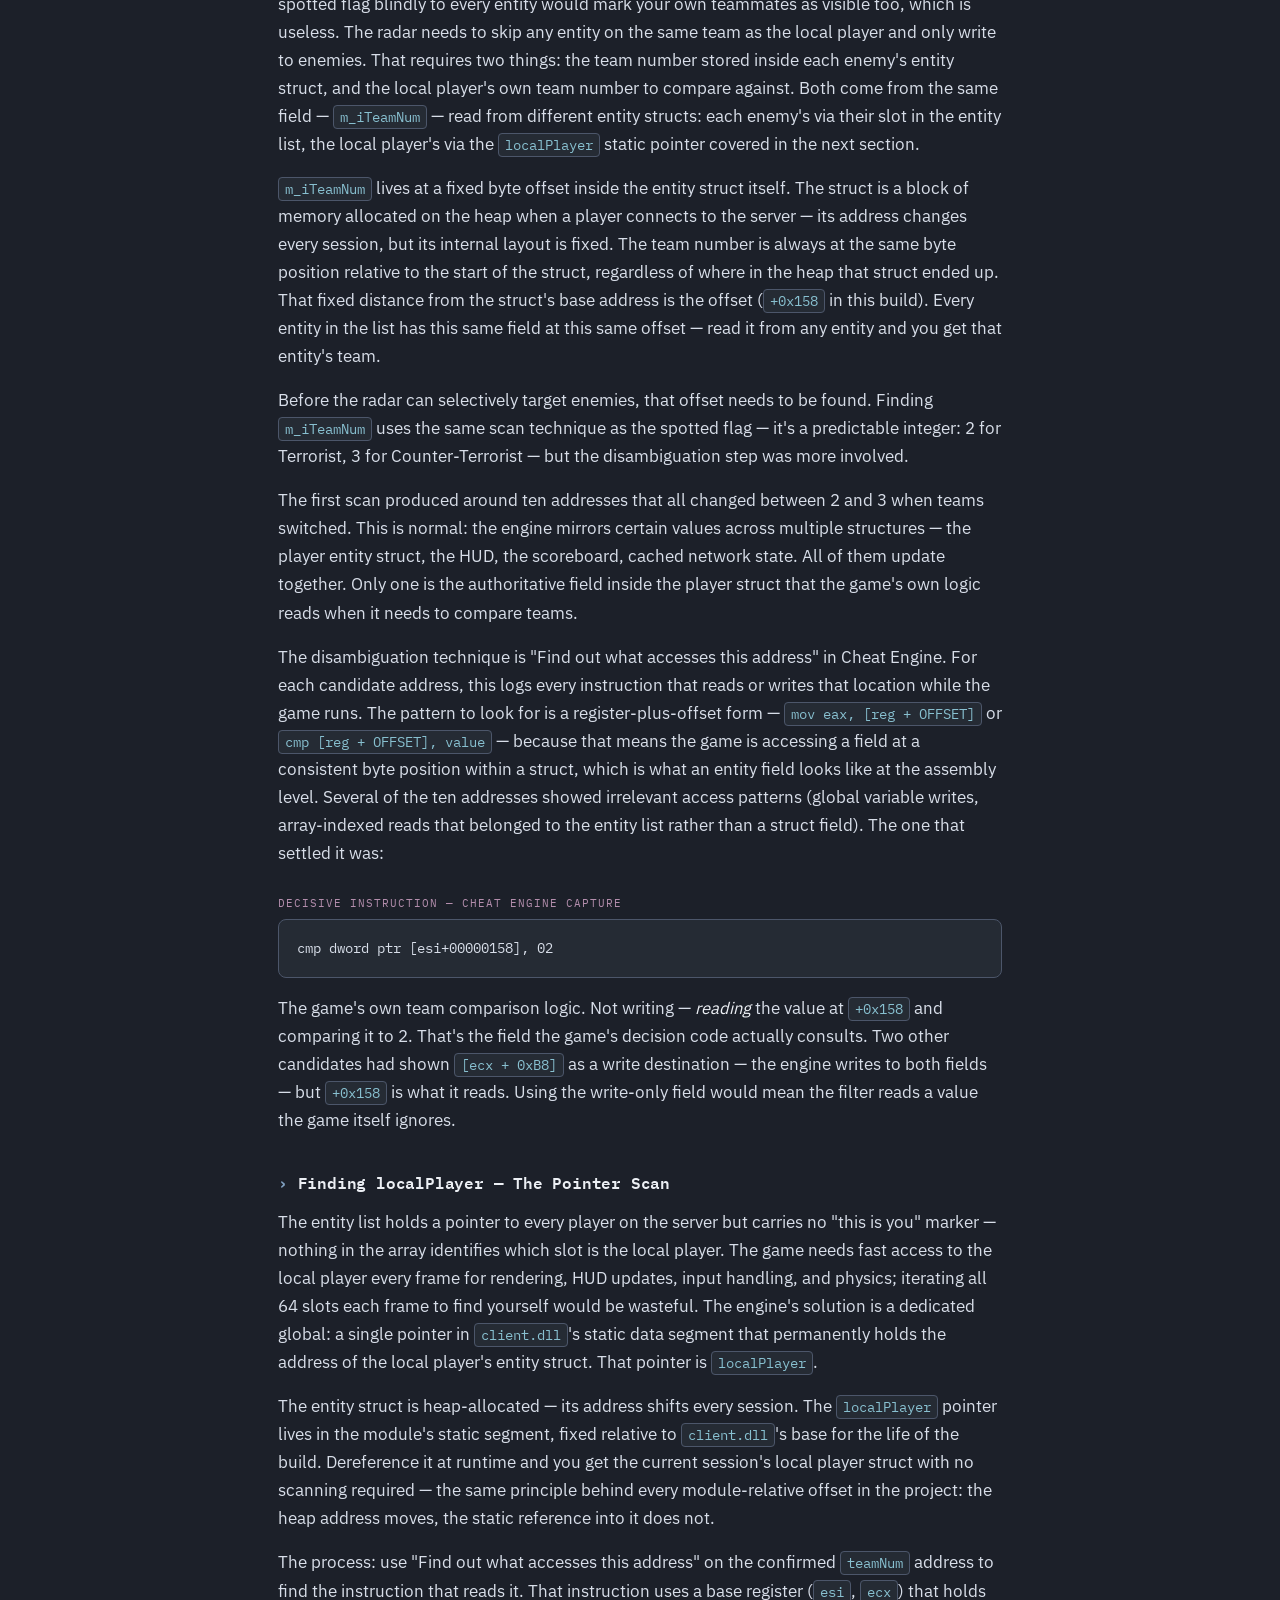
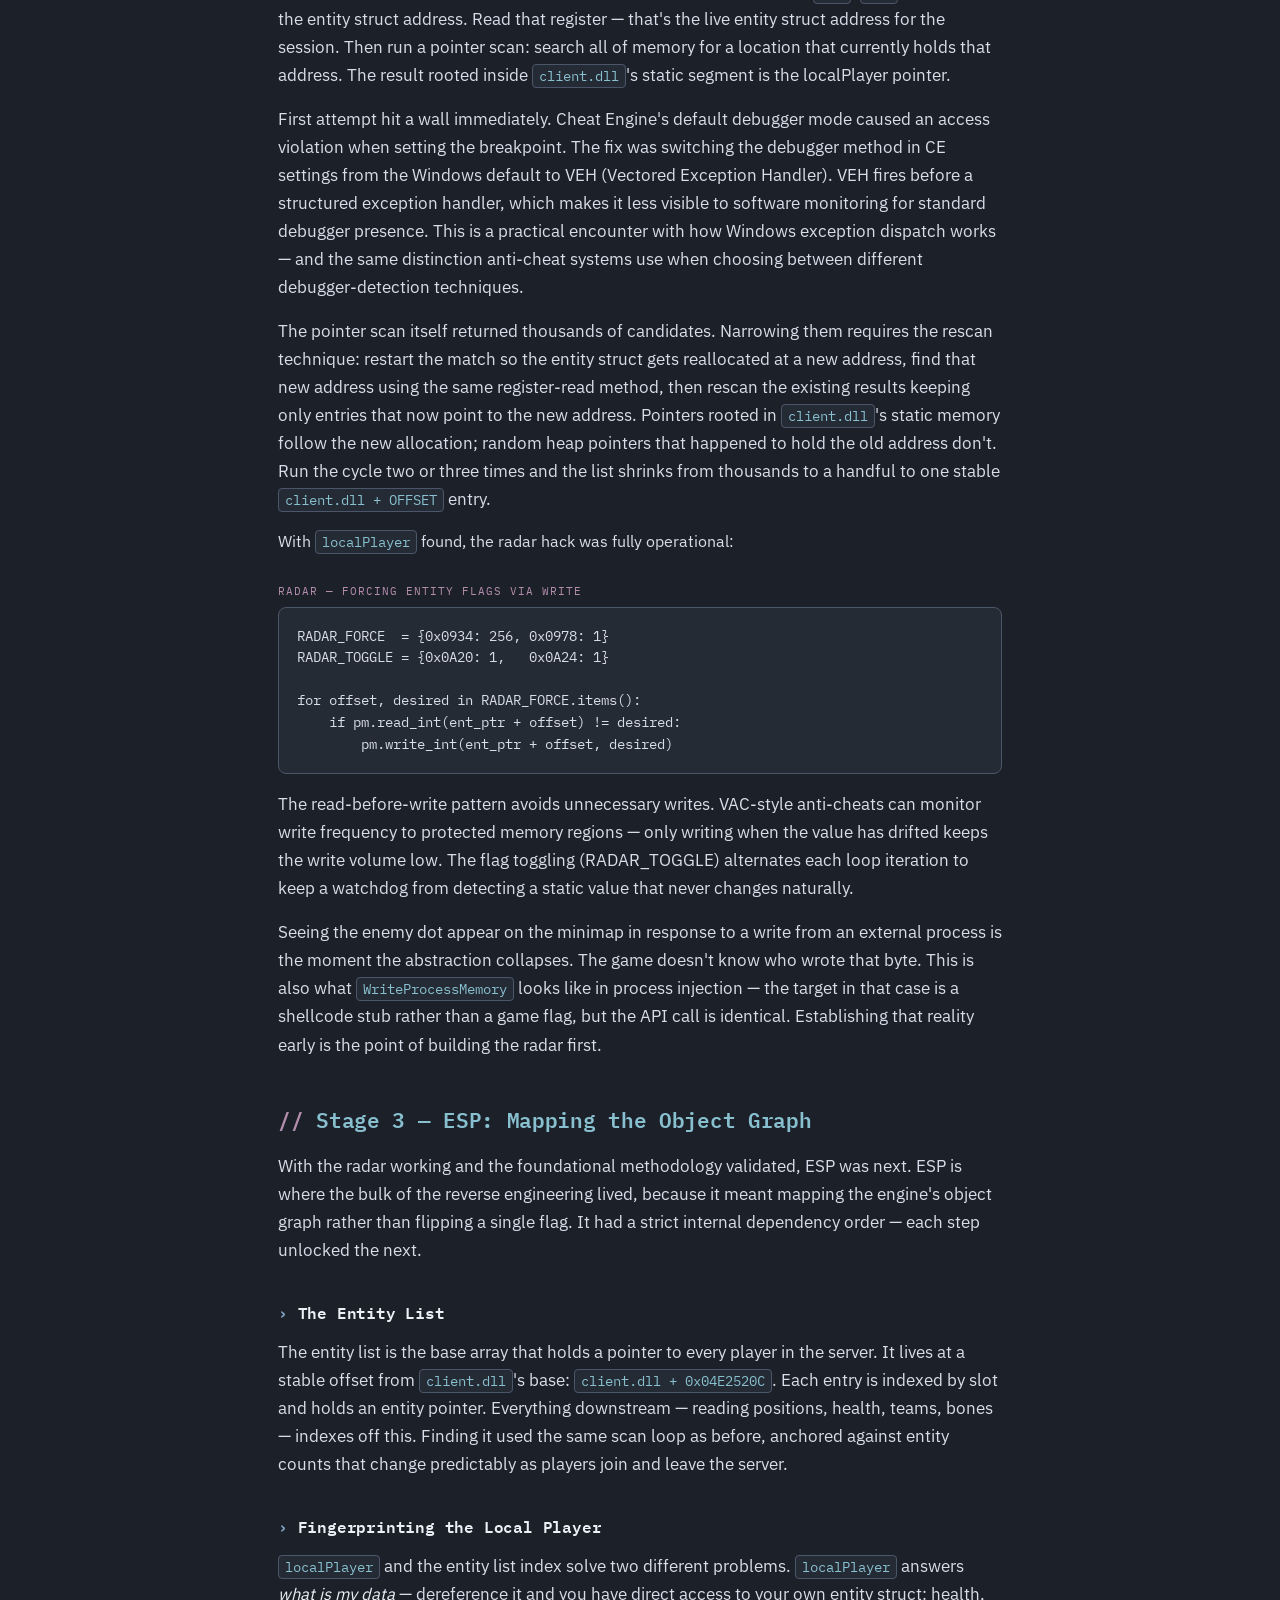
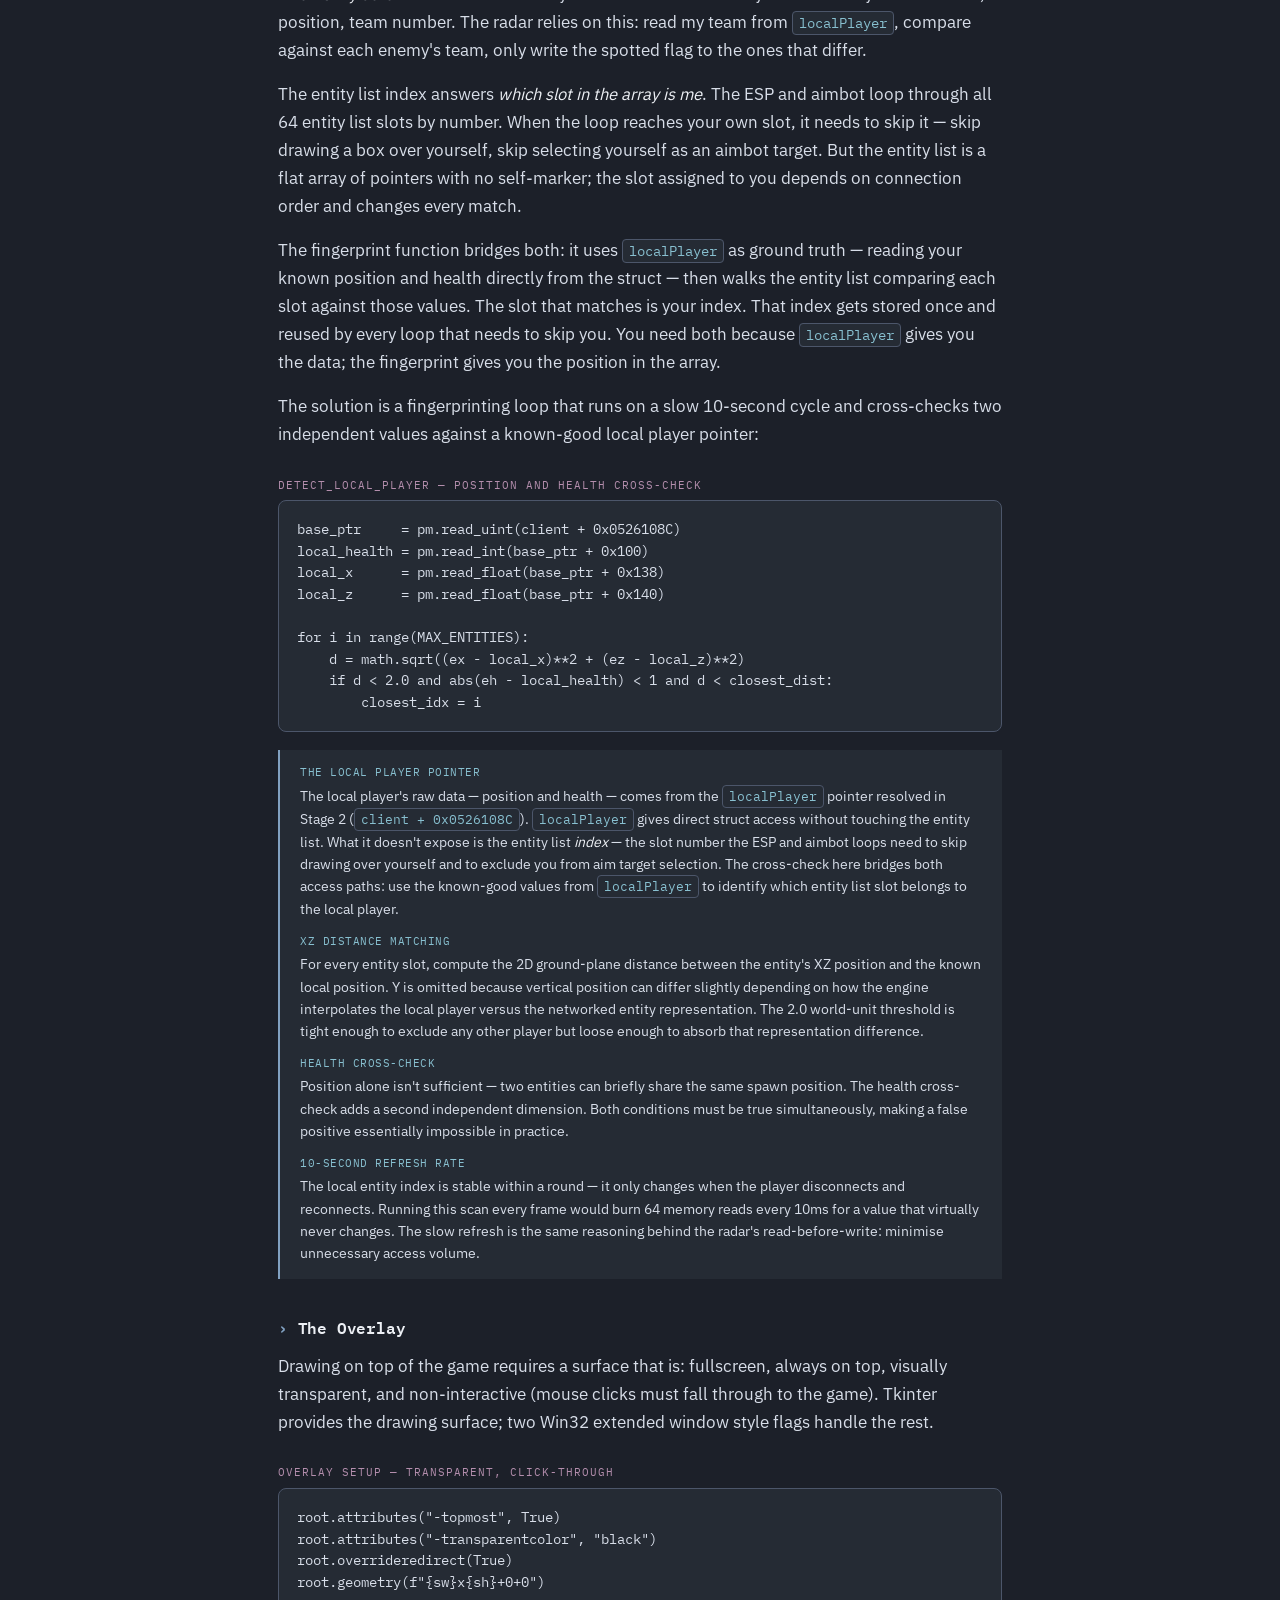
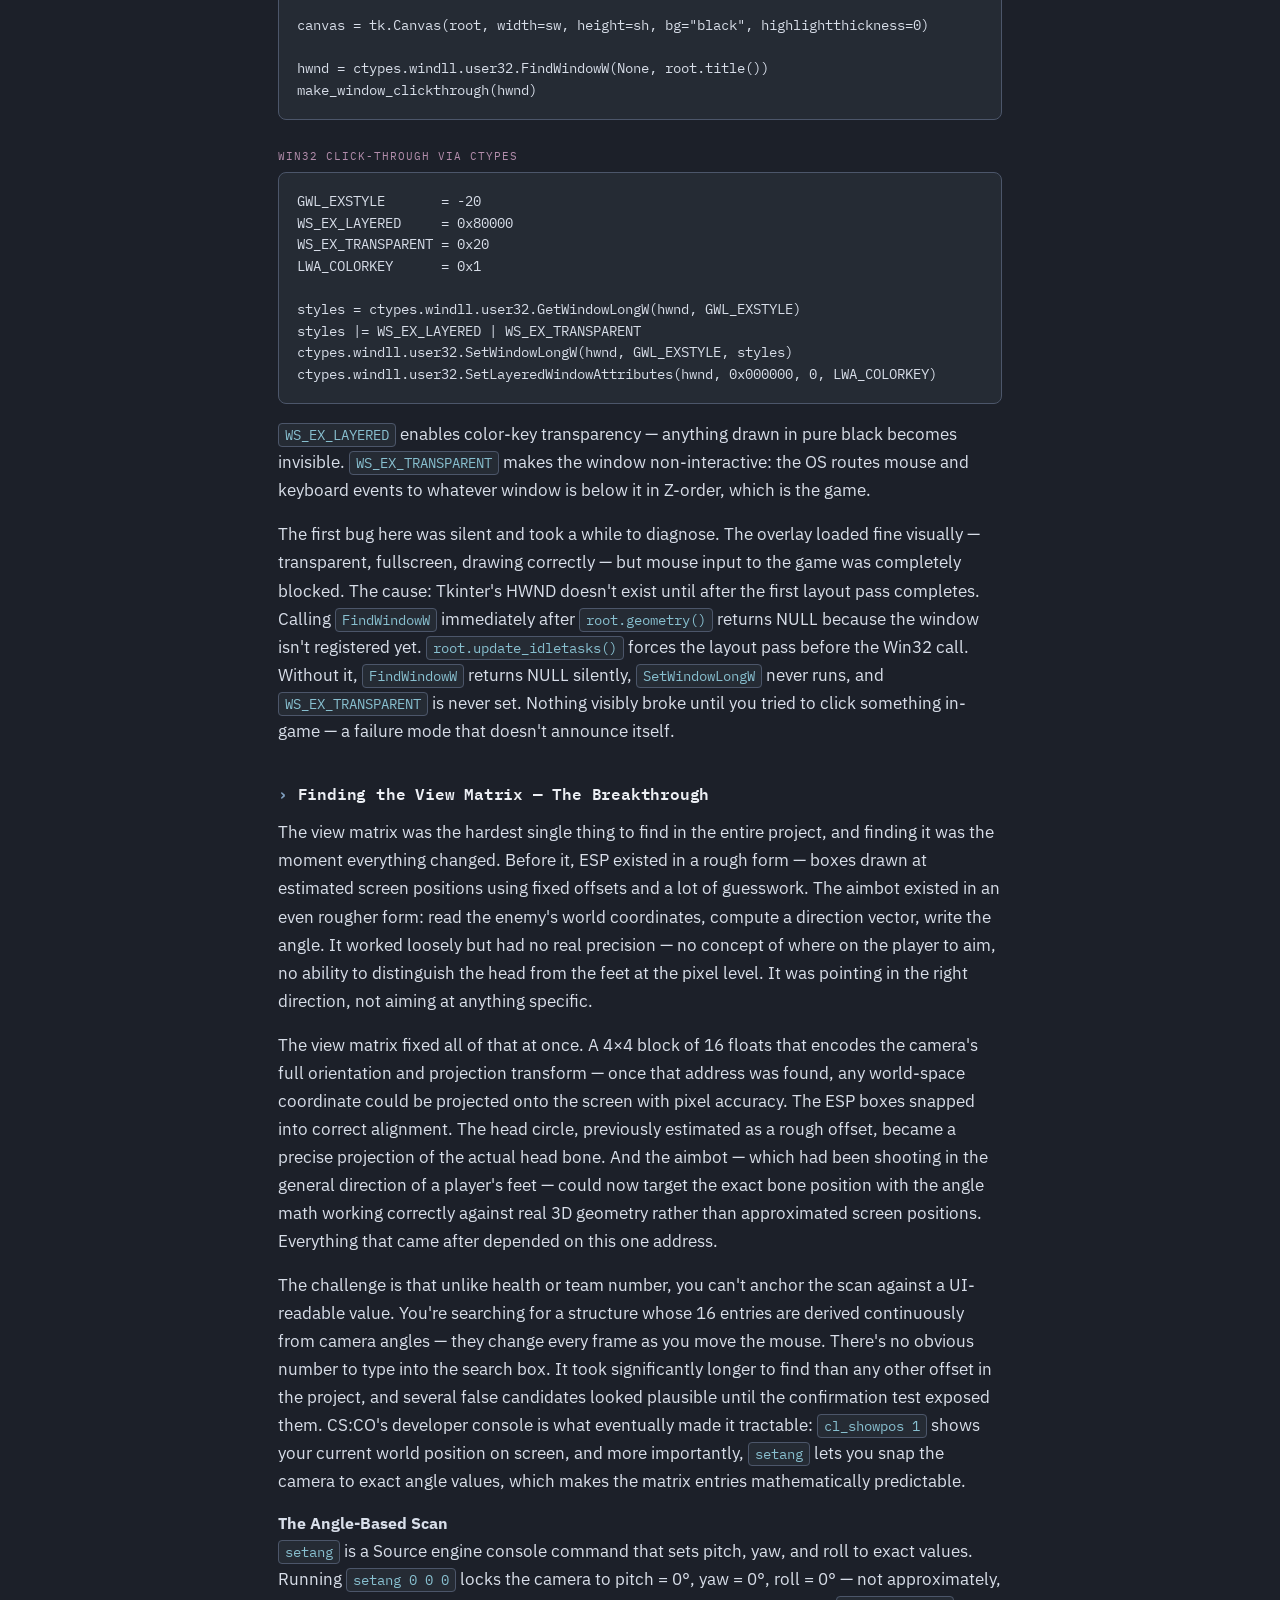
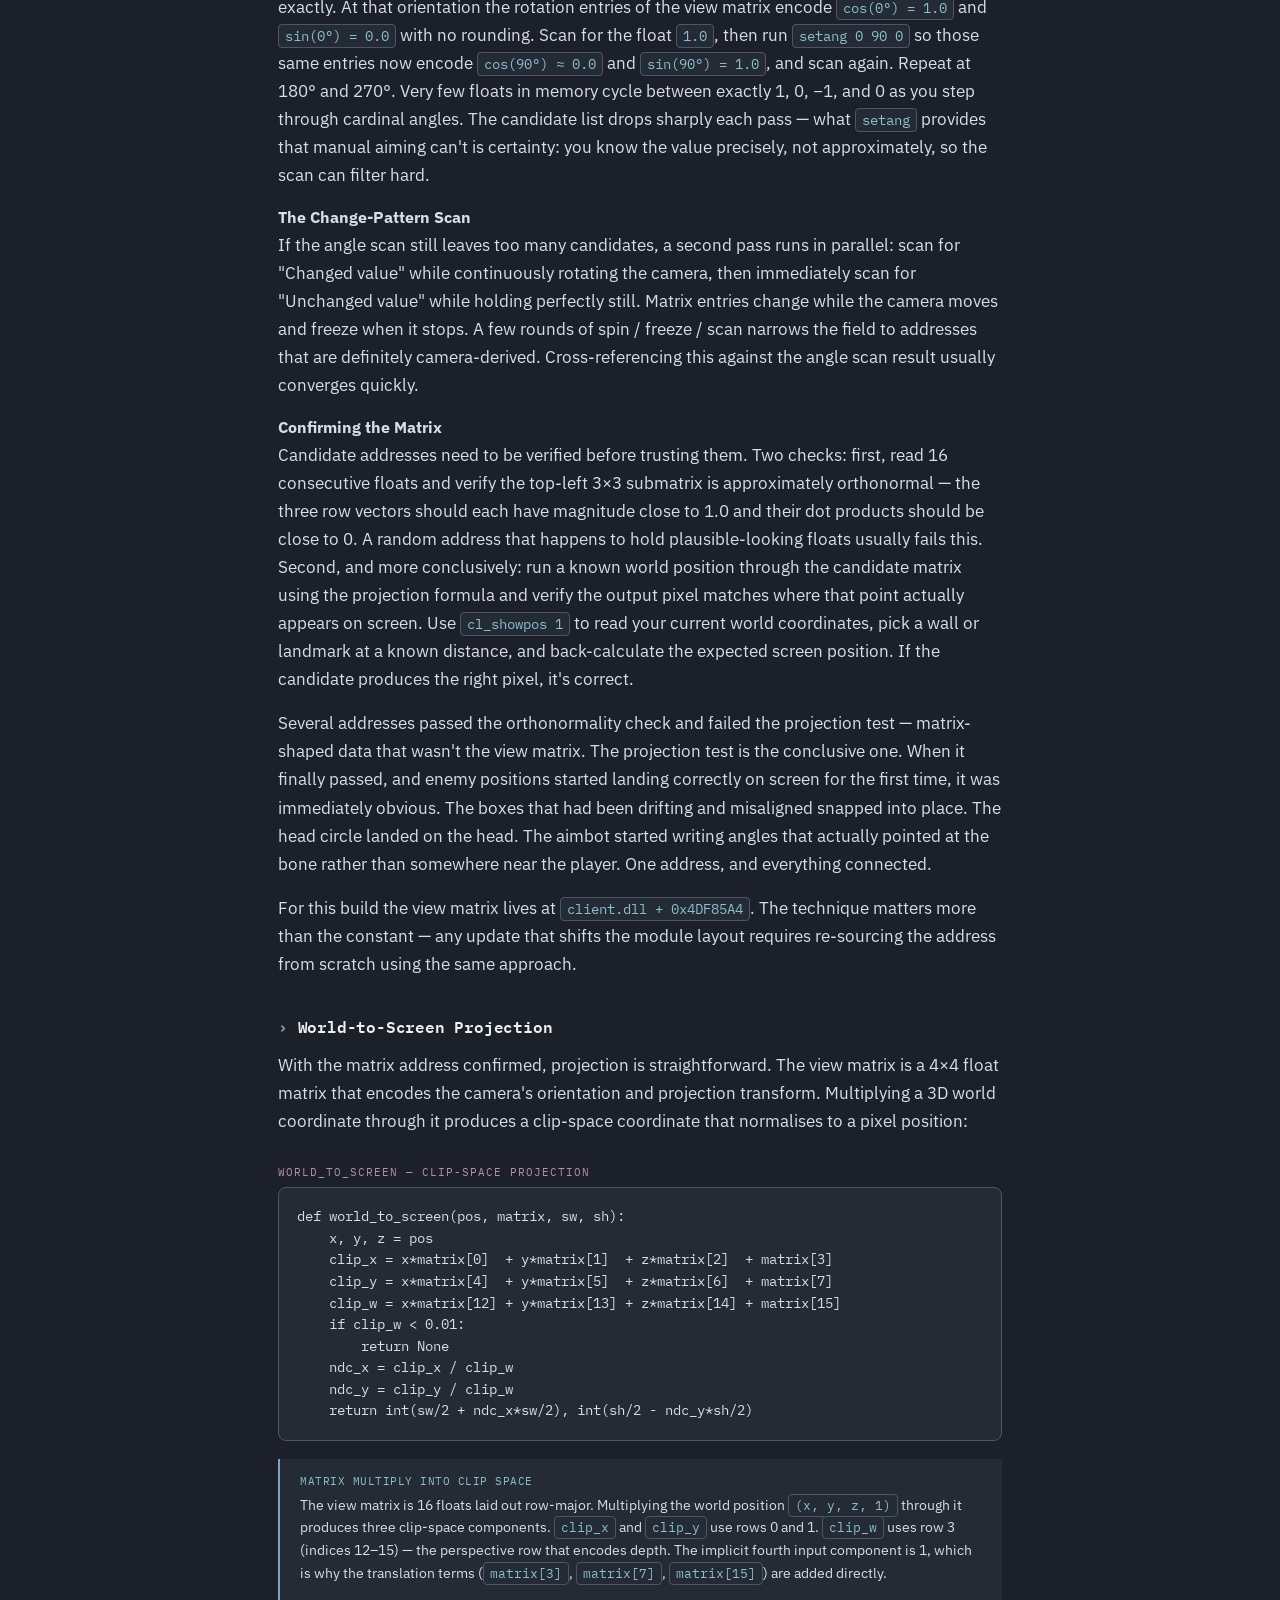
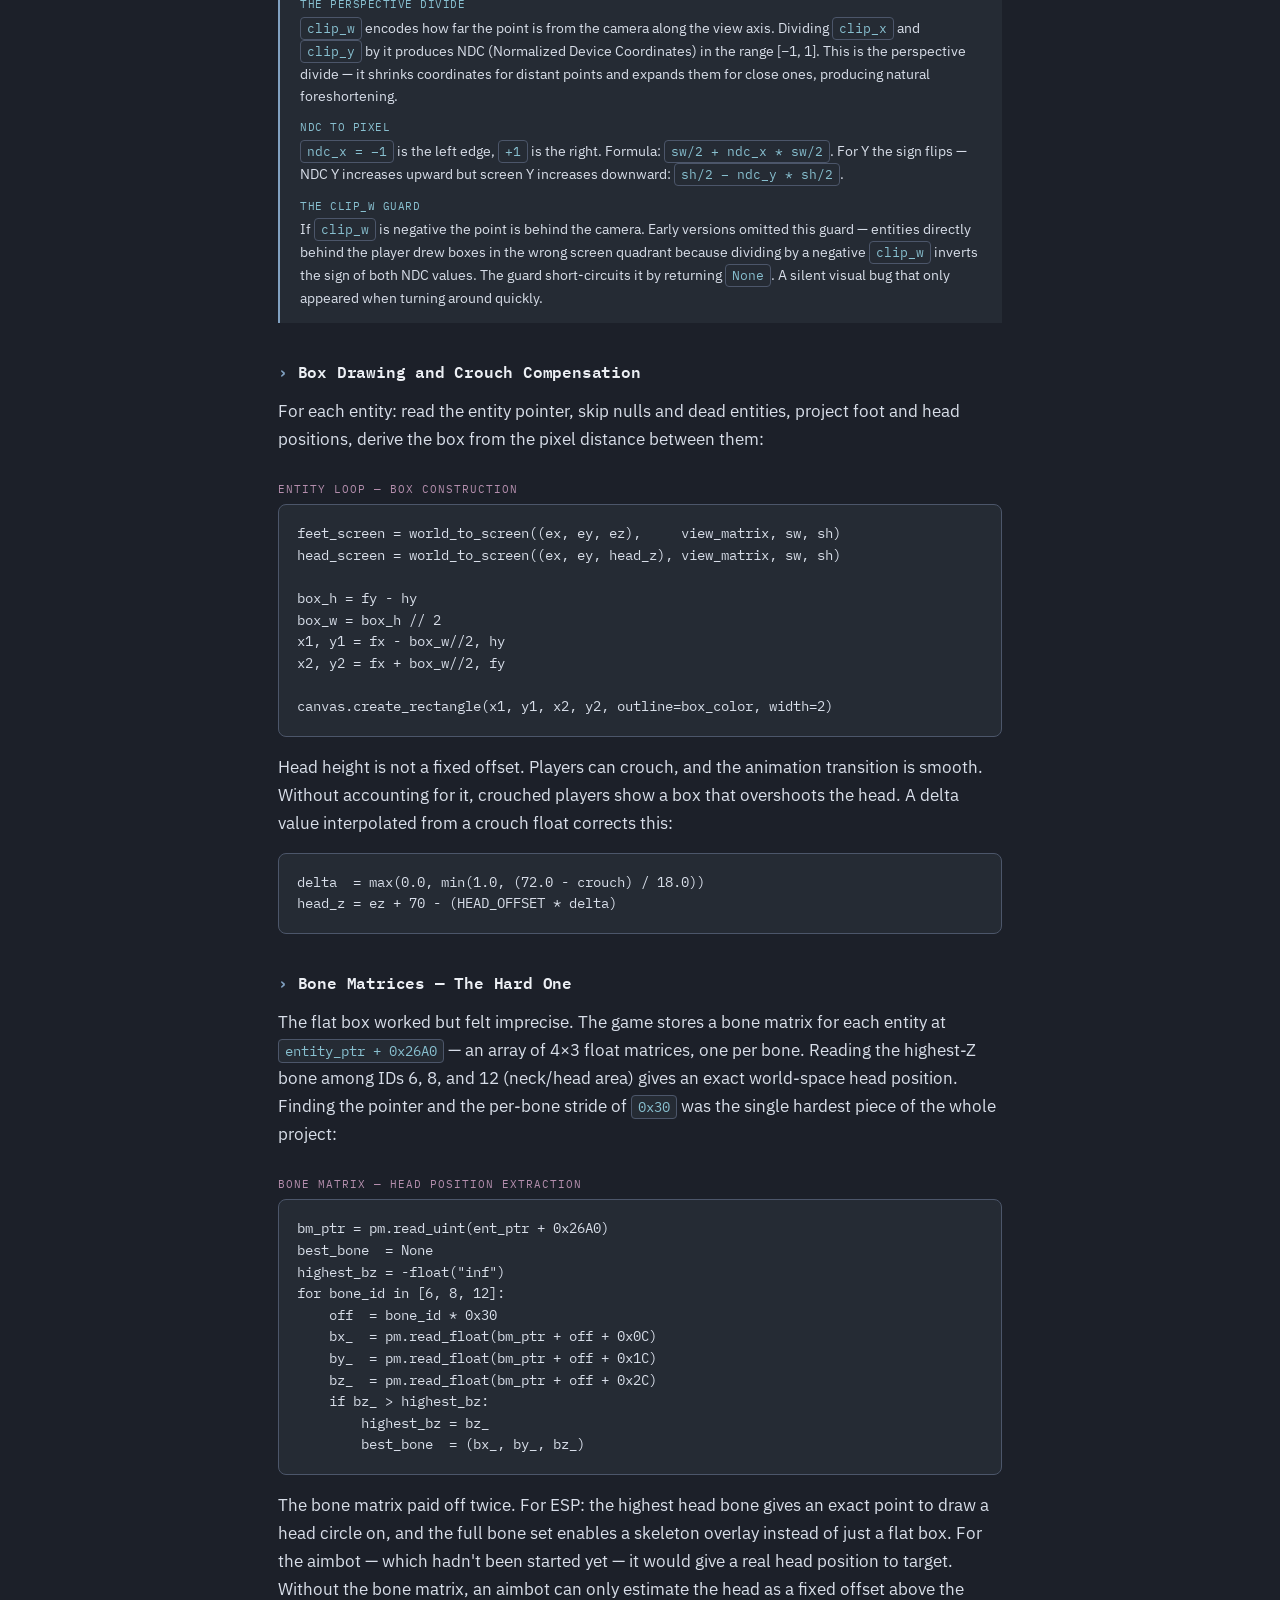
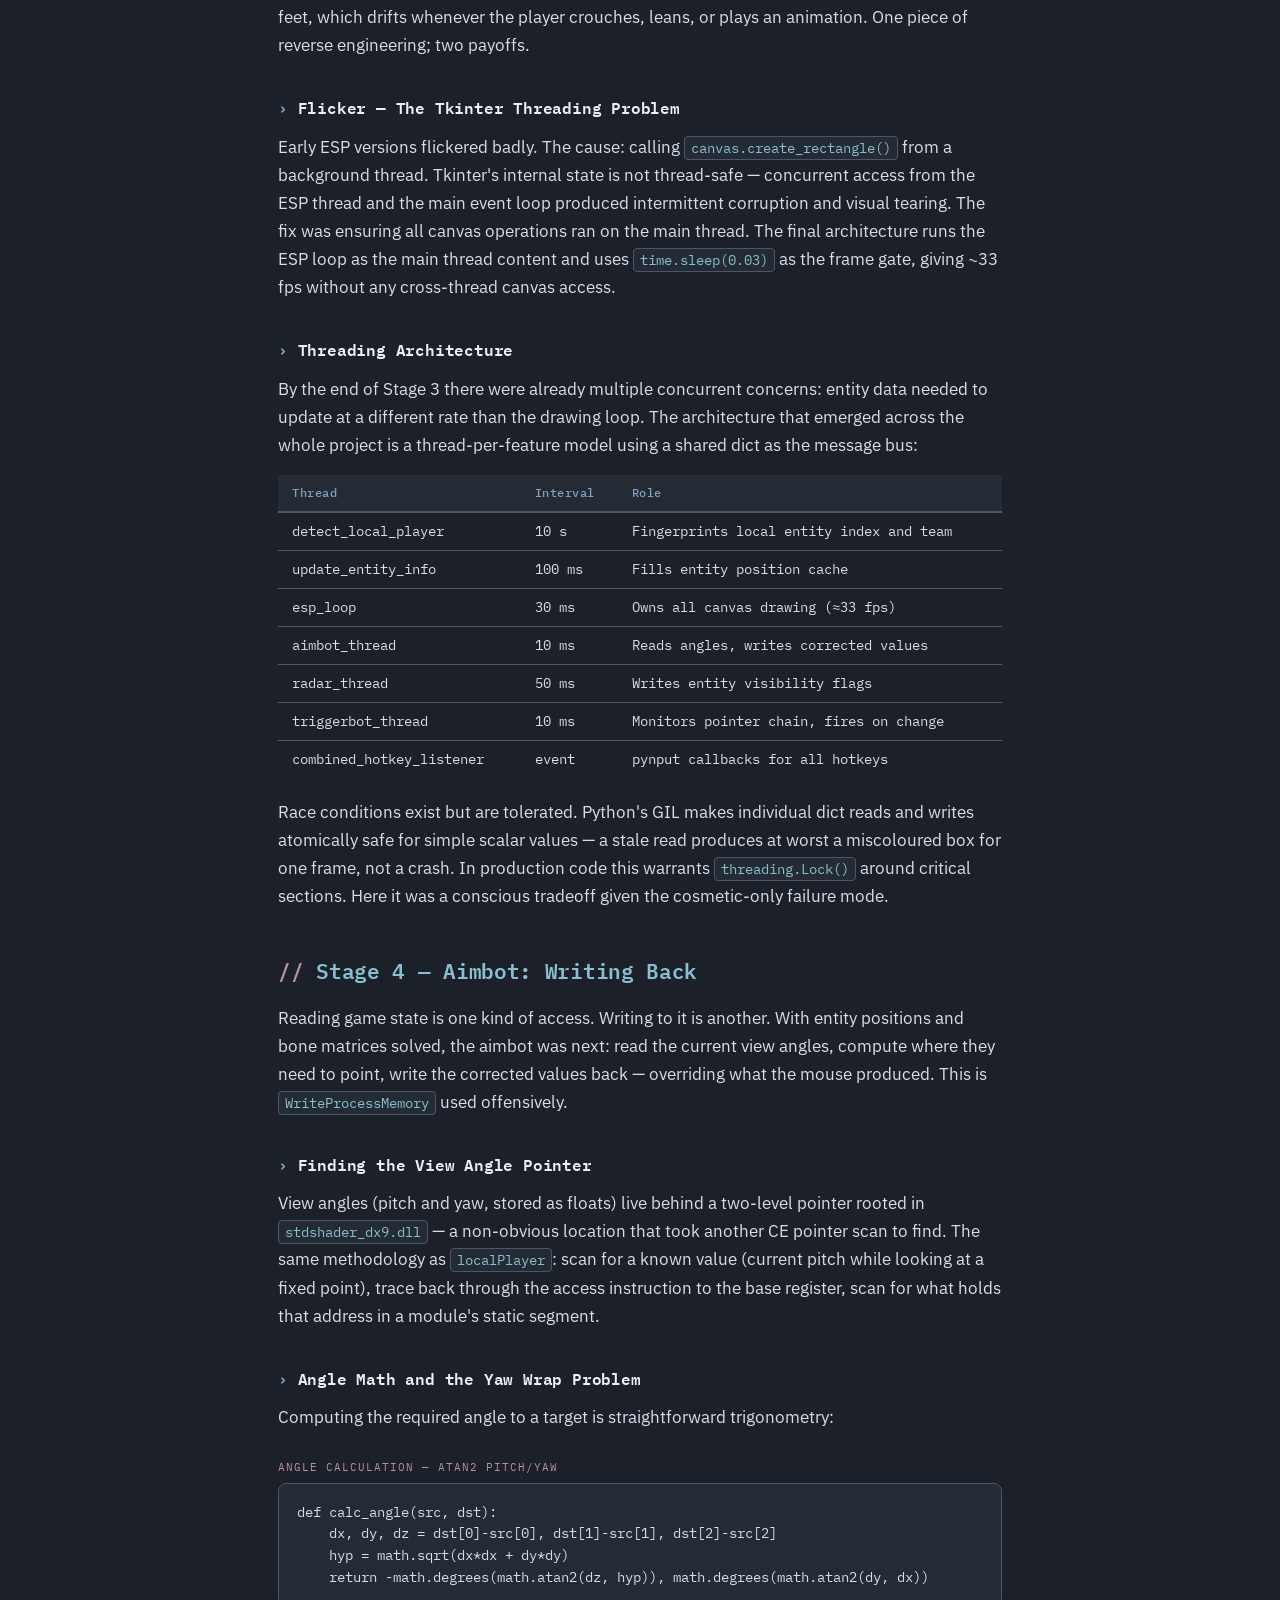
==== commit b147052a: "Update game-internals.html" ====
--- a/projects/game-internals.html
+++ b/projects/game-internals.html
@@ -35,7 +35,7 @@
   <article class="doc">
     <header>
       <div class="tag">project 01 · security research &amp; reverse engineering</div>
-      <h1>CS:GO Memory Tool — Process Inspection &amp; Game Security Research</h1>
+      <h1>CS:CO Memory Tool — Process Inspection &amp; Game Security Research</h1>
       <div class="meta">
         <span>Python</span><span>C++</span><span>Windows API</span><span>reverse engineering</span>
         <span>memory</span><span>game security</span><span>pointer chains</span>
--- a/style.css
+++ b/style.css
@@ -178,3 +178,41 @@
 .video .yt:hover{background:var(--bg-card-hover)}
 .video .yt:hover .play{background:var(--accent);color:var(--bg)}
 .video .yt small{color:var(--text-faint);font-size:11.5px}
+
+/* ============================================================
+   ADDITIONS — long-form technical project pages
+   (tables, sub-headings, numbered lists, diagrams, update blocks)
+   ============================================================ */
+
+/* fix: code inside <pre> must not get the inline-code box */
+.doc pre code{background:none;border:0;padding:0;border-radius:0;color:inherit;font-size:inherit}
+
+/* sub-headings + numbered lists */
+.doc h3{font-family:var(--mono);font-weight:600;font-size:17px;margin:36px 0 12px;color:var(--text);letter-spacing:-.2px}
+.doc ol{color:var(--text-dim);font-size:16.5px;margin:0 0 16px 22px;line-height:1.7}
+.doc em{color:var(--text)}
+
+/* tables — always wrap in <div class="table-wrap"> so they scroll on phones */
+.doc .table-wrap{overflow-x:auto;margin:0 0 20px;border:1px solid var(--line);border-radius:8px;
+  -webkit-overflow-scrolling:touch}
+.doc table{width:100%;border-collapse:collapse;font-size:14.5px;line-height:1.55}
+.doc th,.doc td{padding:10px 14px;text-align:left;vertical-align:top;border-bottom:1px solid var(--line)}
+.doc th{font-family:var(--mono);font-size:12px;font-weight:500;color:var(--magenta);
+  background:var(--bg-card);letter-spacing:.5px}
+.doc td{color:var(--text-dim)}
+.doc tbody tr:last-child td{border-bottom:0}
+.doc tbody tr:hover td{background:rgba(136,192,208,.04)}
+.doc td code{font-size:12.5px;white-space:nowrap}
+@media(max-width:560px){.doc table{font-size:13.5px}.doc th,.doc td{padding:9px 11px}}
+
+/* inline SVG diagram */
+.doc figure.diagram{margin:8px 0 26px}
+.doc figure.diagram .diagram-scroll{overflow-x:auto;margin-bottom:8px;-webkit-overflow-scrolling:touch}
+.doc figure.diagram svg{display:block;width:100%;min-width:600px;height:auto;background:var(--bg-card);
+  border:1px solid var(--line);border-radius:8px}
+.doc figure.diagram .vid-cap{margin:0}
+
+/* update block: a dated divider inside a project page */
+.doc section.update{margin-top:56px;padding:44px 0 0}
+.doc section.update > .tag{margin-bottom:10px}
+.doc section.update > .tag + h2{margin-top:0}
